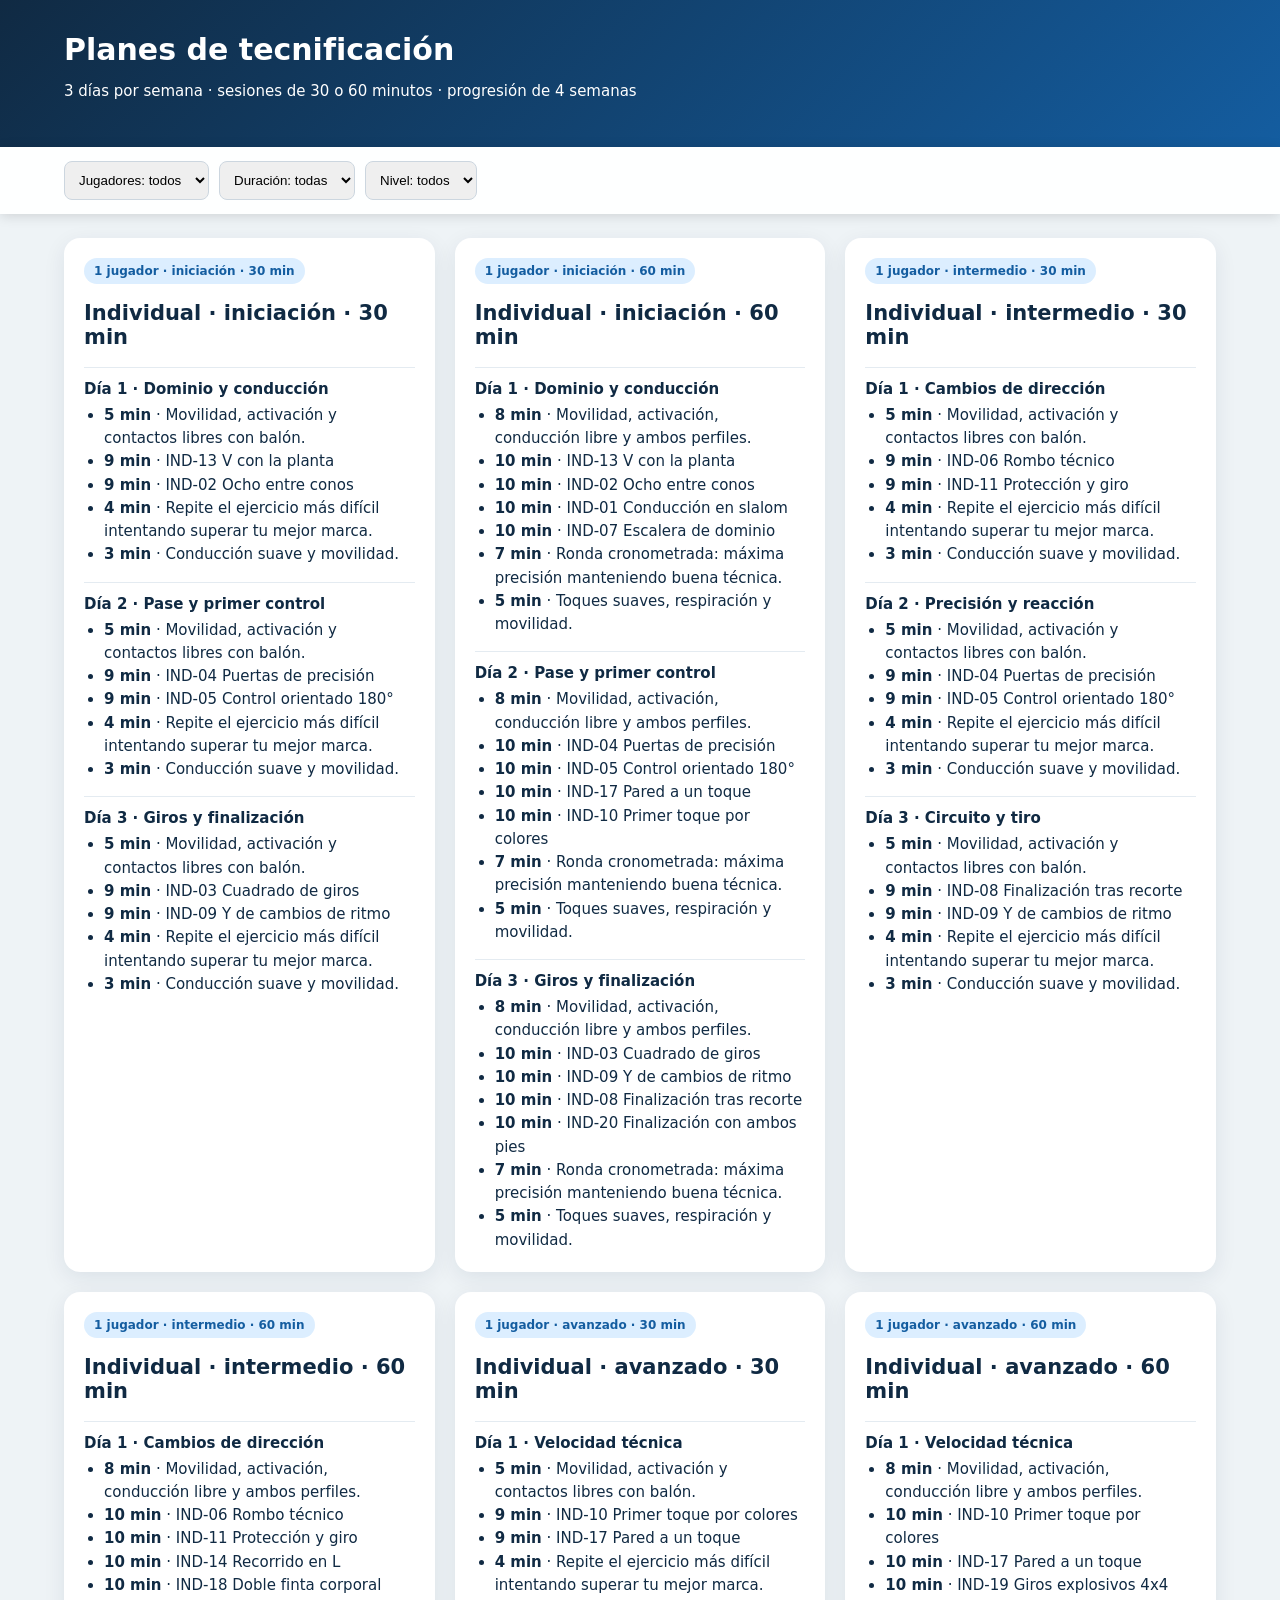
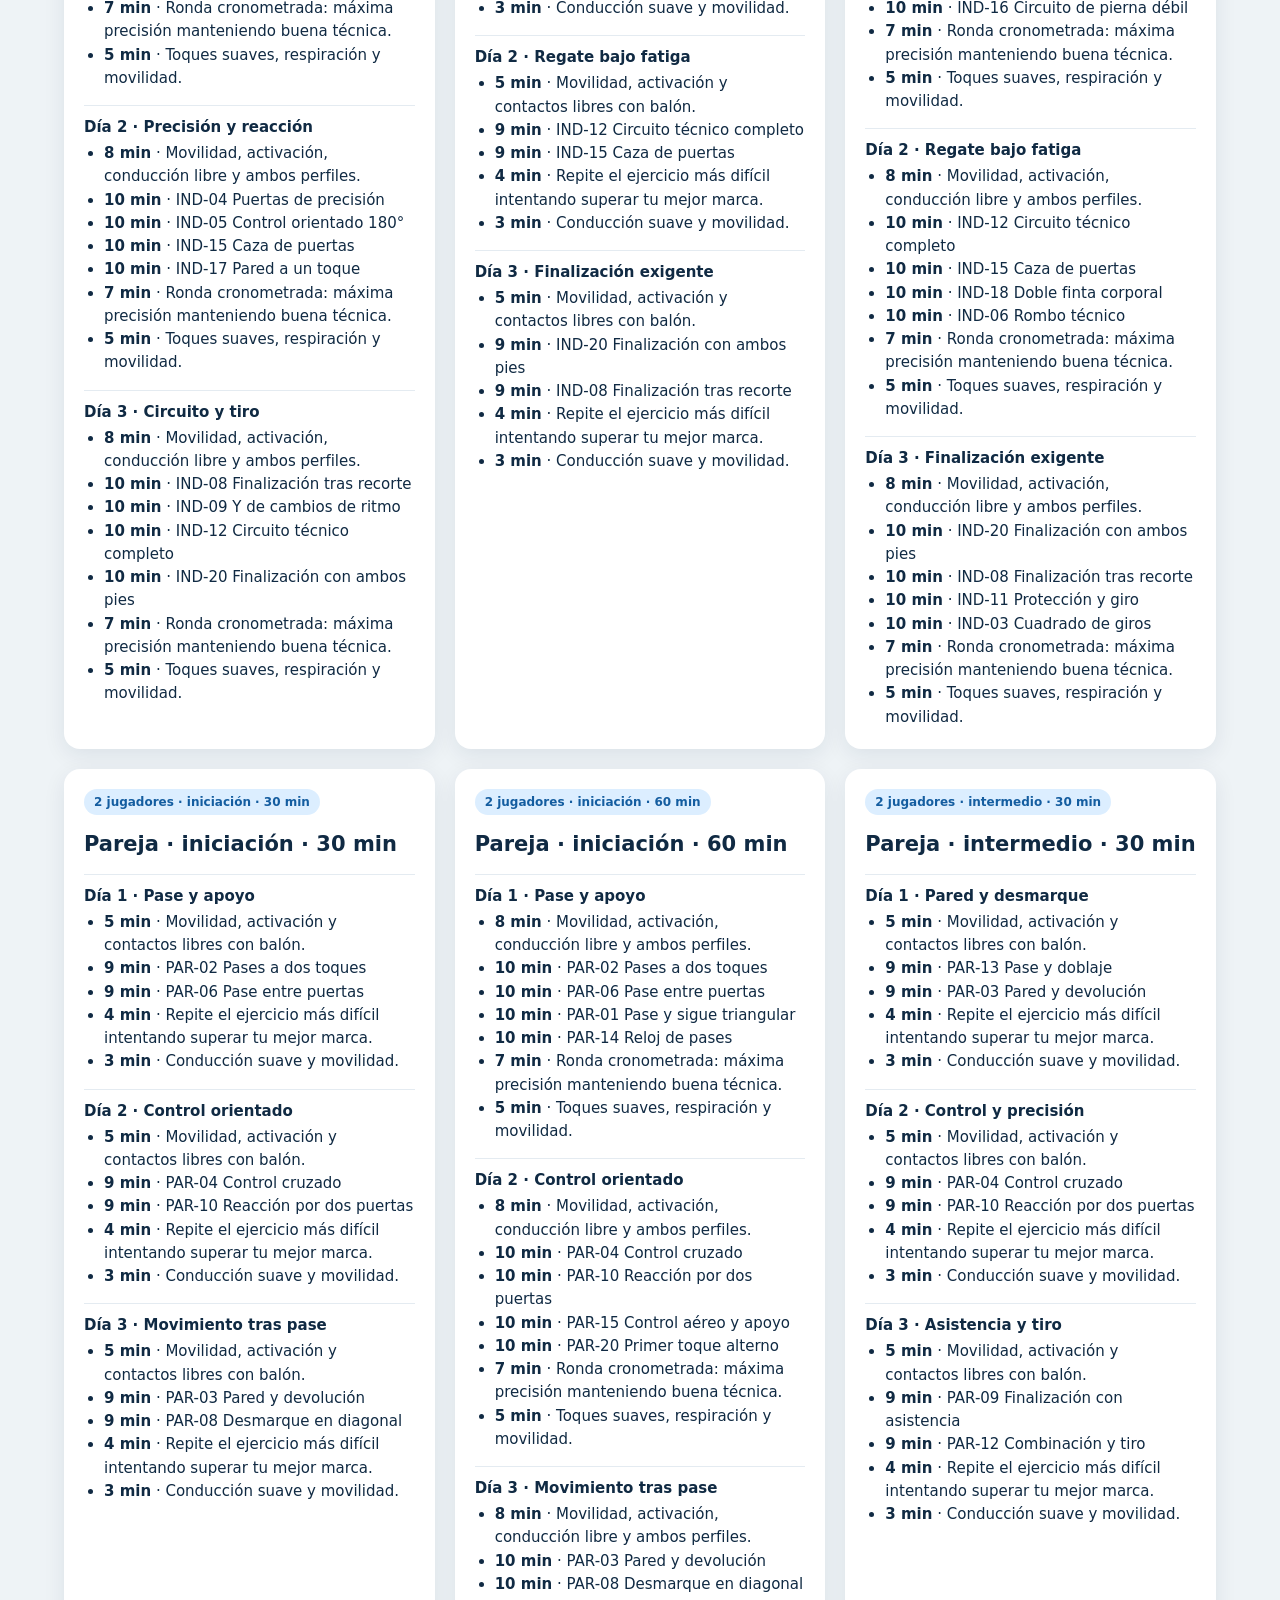
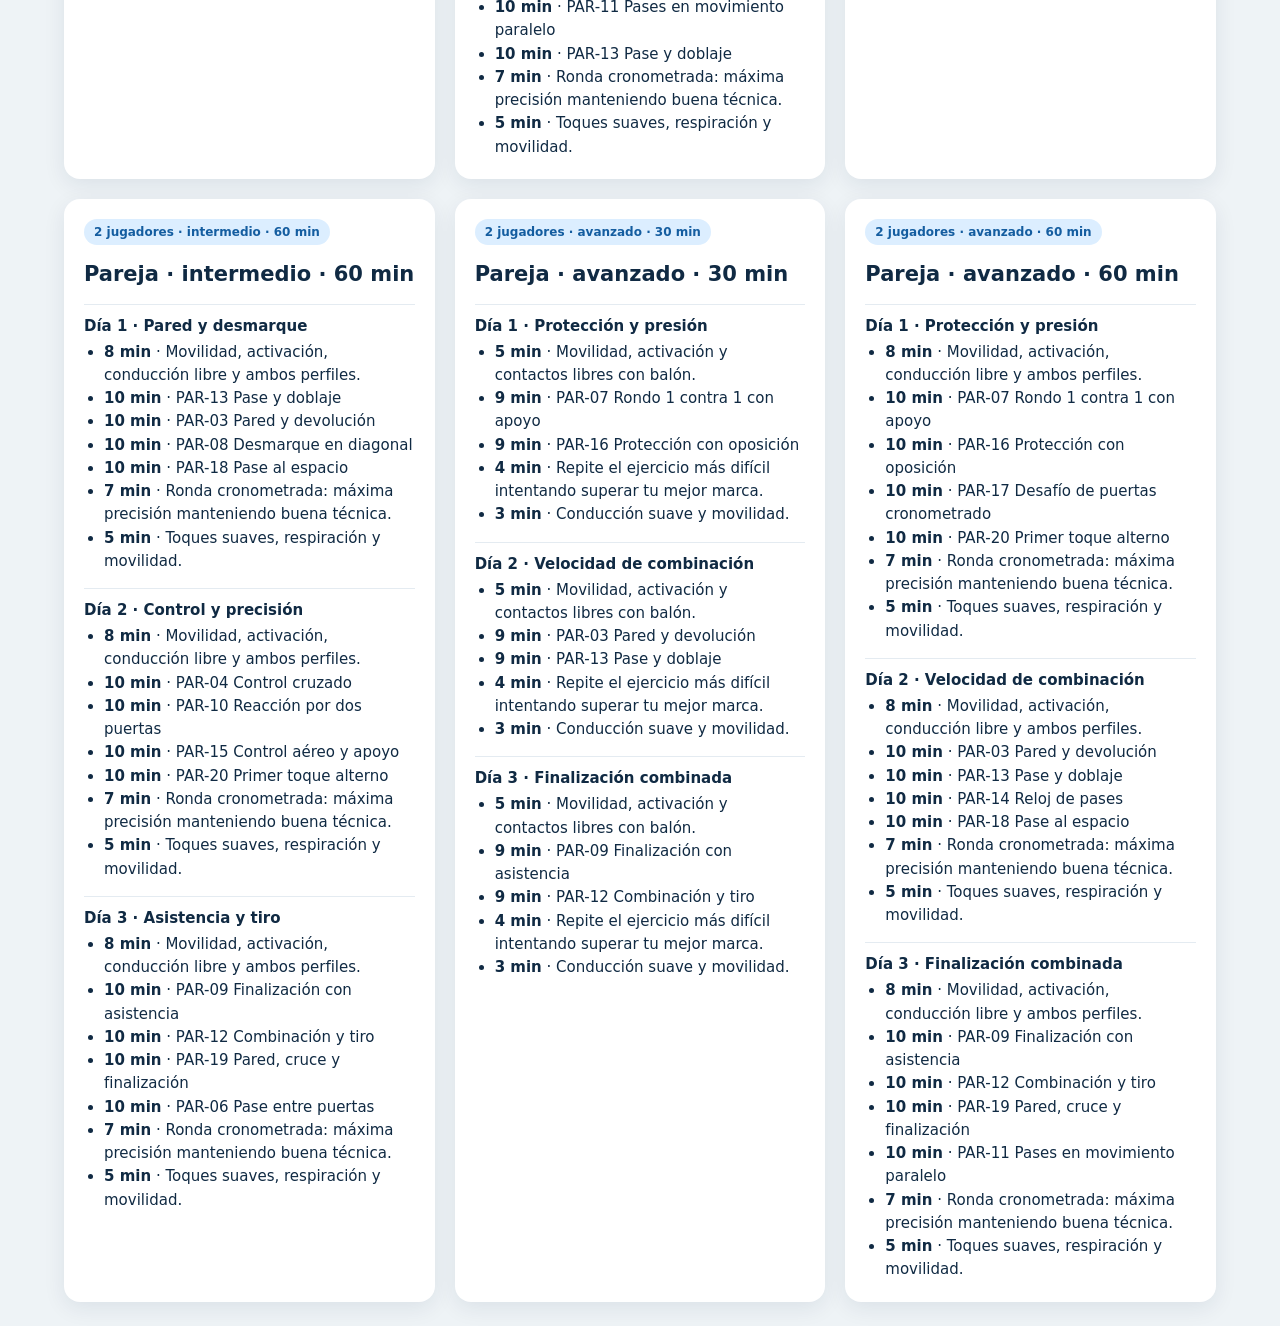
==== planes.html @ 2d12fb7b "Añade biblioteca de tecnificación y planes de entrenamiento" ====
<!doctype html><html lang='es'><meta charset='utf-8'><meta name='viewport' content='width=device-width'><title>Planes de tecnificación</title><style>*{box-sizing:border-box}body{margin:0;font:15px system-ui;background:#eef3f6;color:#102a43}header{padding:32px 5vw;background:linear-gradient(135deg,#102a43,#145da0);color:white}header h1{margin:0 0 8px}.filters{position:sticky;top:0;padding:14px 5vw;background:#fffe;display:flex;gap:10px;box-shadow:0 2px 12px #0002}select{padding:10px;border:1px solid #ccd6df;border-radius:8px}main{padding:24px 5vw;display:grid;grid-template-columns:repeat(auto-fit,minmax(340px,1fr));gap:20px}.plan{background:white;border-radius:16px;padding:20px;box-shadow:0 6px 22px #102a4315}.tag{display:inline-block;background:#dceeff;color:#145da0;border-radius:999px;padding:6px 10px;font-size:12px;font-weight:700}h2{font-size:21px}h3{font-size:15px;margin-bottom:6px;border-top:1px solid #e4ebf1;padding-top:12px}ul{margin:0;padding-left:20px;line-height:1.55}.hide{display:none}</style><header><h1>Planes de tecnificación</h1><p>3 días por semana · sesiones de 30 o 60 minutos · progresión de 4 semanas</p></header><div class='filters'><select id='p'><option value=''>Jugadores: todos</option><option value='1'>Individual</option><option value='2'>Pareja</option></select><select id='d'><option value=''>Duración: todas</option><option value='30'>30 minutos</option><option value='60'>60 minutos</option></select><select id='n'><option value=''>Nivel: todos</option><option>iniciación</option><option>intermedio</option><option>avanzado</option></select></div><main><article class='plan' data-p='1' data-d='30' data-n='iniciación'><div class='tag'>1 jugador · iniciación · 30 min</div><h2>Individual · iniciación · 30 min</h2><section><h3>Día 1 · Dominio y conducción</h3><ul><li><b>5 min</b> · Movilidad, activación y contactos libres con balón.</li><li><b>9 min</b> · IND-13 V con la planta</li><li><b>9 min</b> · IND-02 Ocho entre conos</li><li><b>4 min</b> · Repite el ejercicio más difícil intentando superar tu mejor marca.</li><li><b>3 min</b> · Conducción suave y movilidad.</li></ul></section><section><h3>Día 2 · Pase y primer control</h3><ul><li><b>5 min</b> · Movilidad, activación y contactos libres con balón.</li><li><b>9 min</b> · IND-04 Puertas de precisión</li><li><b>9 min</b> · IND-05 Control orientado 180°</li><li><b>4 min</b> · Repite el ejercicio más difícil intentando superar tu mejor marca.</li><li><b>3 min</b> · Conducción suave y movilidad.</li></ul></section><section><h3>Día 3 · Giros y finalización</h3><ul><li><b>5 min</b> · Movilidad, activación y contactos libres con balón.</li><li><b>9 min</b> · IND-03 Cuadrado de giros</li><li><b>9 min</b> · IND-09 Y de cambios de ritmo</li><li><b>4 min</b> · Repite el ejercicio más difícil intentando superar tu mejor marca.</li><li><b>3 min</b> · Conducción suave y movilidad.</li></ul></section></article><article class='plan' data-p='1' data-d='60' data-n='iniciación'><div class='tag'>1 jugador · iniciación · 60 min</div><h2>Individual · iniciación · 60 min</h2><section><h3>Día 1 · Dominio y conducción</h3><ul><li><b>8 min</b> · Movilidad, activación, conducción libre y ambos perfiles.</li><li><b>10 min</b> · IND-13 V con la planta</li><li><b>10 min</b> · IND-02 Ocho entre conos</li><li><b>10 min</b> · IND-01 Conducción en slalom</li><li><b>10 min</b> · IND-07 Escalera de dominio</li><li><b>7 min</b> · Ronda cronometrada: máxima precisión manteniendo buena técnica.</li><li><b>5 min</b> · Toques suaves, respiración y movilidad.</li></ul></section><section><h3>Día 2 · Pase y primer control</h3><ul><li><b>8 min</b> · Movilidad, activación, conducción libre y ambos perfiles.</li><li><b>10 min</b> · IND-04 Puertas de precisión</li><li><b>10 min</b> · IND-05 Control orientado 180°</li><li><b>10 min</b> · IND-17 Pared a un toque</li><li><b>10 min</b> · IND-10 Primer toque por colores</li><li><b>7 min</b> · Ronda cronometrada: máxima precisión manteniendo buena técnica.</li><li><b>5 min</b> · Toques suaves, respiración y movilidad.</li></ul></section><section><h3>Día 3 · Giros y finalización</h3><ul><li><b>8 min</b> · Movilidad, activación, conducción libre y ambos perfiles.</li><li><b>10 min</b> · IND-03 Cuadrado de giros</li><li><b>10 min</b> · IND-09 Y de cambios de ritmo</li><li><b>10 min</b> · IND-08 Finalización tras recorte</li><li><b>10 min</b> · IND-20 Finalización con ambos pies</li><li><b>7 min</b> · Ronda cronometrada: máxima precisión manteniendo buena técnica.</li><li><b>5 min</b> · Toques suaves, respiración y movilidad.</li></ul></section></article><article class='plan' data-p='1' data-d='30' data-n='intermedio'><div class='tag'>1 jugador · intermedio · 30 min</div><h2>Individual · intermedio · 30 min</h2><section><h3>Día 1 · Cambios de dirección</h3><ul><li><b>5 min</b> · Movilidad, activación y contactos libres con balón.</li><li><b>9 min</b> · IND-06 Rombo técnico</li><li><b>9 min</b> · IND-11 Protección y giro</li><li><b>4 min</b> · Repite el ejercicio más difícil intentando superar tu mejor marca.</li><li><b>3 min</b> · Conducción suave y movilidad.</li></ul></section><section><h3>Día 2 · Precisión y reacción</h3><ul><li><b>5 min</b> · Movilidad, activación y contactos libres con balón.</li><li><b>9 min</b> · IND-04 Puertas de precisión</li><li><b>9 min</b> · IND-05 Control orientado 180°</li><li><b>4 min</b> · Repite el ejercicio más difícil intentando superar tu mejor marca.</li><li><b>3 min</b> · Conducción suave y movilidad.</li></ul></section><section><h3>Día 3 · Circuito y tiro</h3><ul><li><b>5 min</b> · Movilidad, activación y contactos libres con balón.</li><li><b>9 min</b> · IND-08 Finalización tras recorte</li><li><b>9 min</b> · IND-09 Y de cambios de ritmo</li><li><b>4 min</b> · Repite el ejercicio más difícil intentando superar tu mejor marca.</li><li><b>3 min</b> · Conducción suave y movilidad.</li></ul></section></article><article class='plan' data-p='1' data-d='60' data-n='intermedio'><div class='tag'>1 jugador · intermedio · 60 min</div><h2>Individual · intermedio · 60 min</h2><section><h3>Día 1 · Cambios de dirección</h3><ul><li><b>8 min</b> · Movilidad, activación, conducción libre y ambos perfiles.</li><li><b>10 min</b> · IND-06 Rombo técnico</li><li><b>10 min</b> · IND-11 Protección y giro</li><li><b>10 min</b> · IND-14 Recorrido en L</li><li><b>10 min</b> · IND-18 Doble finta corporal</li><li><b>7 min</b> · Ronda cronometrada: máxima precisión manteniendo buena técnica.</li><li><b>5 min</b> · Toques suaves, respiración y movilidad.</li></ul></section><section><h3>Día 2 · Precisión y reacción</h3><ul><li><b>8 min</b> · Movilidad, activación, conducción libre y ambos perfiles.</li><li><b>10 min</b> · IND-04 Puertas de precisión</li><li><b>10 min</b> · IND-05 Control orientado 180°</li><li><b>10 min</b> · IND-15 Caza de puertas</li><li><b>10 min</b> · IND-17 Pared a un toque</li><li><b>7 min</b> · Ronda cronometrada: máxima precisión manteniendo buena técnica.</li><li><b>5 min</b> · Toques suaves, respiración y movilidad.</li></ul></section><section><h3>Día 3 · Circuito y tiro</h3><ul><li><b>8 min</b> · Movilidad, activación, conducción libre y ambos perfiles.</li><li><b>10 min</b> · IND-08 Finalización tras recorte</li><li><b>10 min</b> · IND-09 Y de cambios de ritmo</li><li><b>10 min</b> · IND-12 Circuito técnico completo</li><li><b>10 min</b> · IND-20 Finalización con ambos pies</li><li><b>7 min</b> · Ronda cronometrada: máxima precisión manteniendo buena técnica.</li><li><b>5 min</b> · Toques suaves, respiración y movilidad.</li></ul></section></article><article class='plan' data-p='1' data-d='30' data-n='avanzado'><div class='tag'>1 jugador · avanzado · 30 min</div><h2>Individual · avanzado · 30 min</h2><section><h3>Día 1 · Velocidad técnica</h3><ul><li><b>5 min</b> · Movilidad, activación y contactos libres con balón.</li><li><b>9 min</b> · IND-10 Primer toque por colores</li><li><b>9 min</b> · IND-17 Pared a un toque</li><li><b>4 min</b> · Repite el ejercicio más difícil intentando superar tu mejor marca.</li><li><b>3 min</b> · Conducción suave y movilidad.</li></ul></section><section><h3>Día 2 · Regate bajo fatiga</h3><ul><li><b>5 min</b> · Movilidad, activación y contactos libres con balón.</li><li><b>9 min</b> · IND-12 Circuito técnico completo</li><li><b>9 min</b> · IND-15 Caza de puertas</li><li><b>4 min</b> · Repite el ejercicio más difícil intentando superar tu mejor marca.</li><li><b>3 min</b> · Conducción suave y movilidad.</li></ul></section><section><h3>Día 3 · Finalización exigente</h3><ul><li><b>5 min</b> · Movilidad, activación y contactos libres con balón.</li><li><b>9 min</b> · IND-20 Finalización con ambos pies</li><li><b>9 min</b> · IND-08 Finalización tras recorte</li><li><b>4 min</b> · Repite el ejercicio más difícil intentando superar tu mejor marca.</li><li><b>3 min</b> · Conducción suave y movilidad.</li></ul></section></article><article class='plan' data-p='1' data-d='60' data-n='avanzado'><div class='tag'>1 jugador · avanzado · 60 min</div><h2>Individual · avanzado · 60 min</h2><section><h3>Día 1 · Velocidad técnica</h3><ul><li><b>8 min</b> · Movilidad, activación, conducción libre y ambos perfiles.</li><li><b>10 min</b> · IND-10 Primer toque por colores</li><li><b>10 min</b> · IND-17 Pared a un toque</li><li><b>10 min</b> · IND-19 Giros explosivos 4x4</li><li><b>10 min</b> · IND-16 Circuito de pierna débil</li><li><b>7 min</b> · Ronda cronometrada: máxima precisión manteniendo buena técnica.</li><li><b>5 min</b> · Toques suaves, respiración y movilidad.</li></ul></section><section><h3>Día 2 · Regate bajo fatiga</h3><ul><li><b>8 min</b> · Movilidad, activación, conducción libre y ambos perfiles.</li><li><b>10 min</b> · IND-12 Circuito técnico completo</li><li><b>10 min</b> · IND-15 Caza de puertas</li><li><b>10 min</b> · IND-18 Doble finta corporal</li><li><b>10 min</b> · IND-06 Rombo técnico</li><li><b>7 min</b> · Ronda cronometrada: máxima precisión manteniendo buena técnica.</li><li><b>5 min</b> · Toques suaves, respiración y movilidad.</li></ul></section><section><h3>Día 3 · Finalización exigente</h3><ul><li><b>8 min</b> · Movilidad, activación, conducción libre y ambos perfiles.</li><li><b>10 min</b> · IND-20 Finalización con ambos pies</li><li><b>10 min</b> · IND-08 Finalización tras recorte</li><li><b>10 min</b> · IND-11 Protección y giro</li><li><b>10 min</b> · IND-03 Cuadrado de giros</li><li><b>7 min</b> · Ronda cronometrada: máxima precisión manteniendo buena técnica.</li><li><b>5 min</b> · Toques suaves, respiración y movilidad.</li></ul></section></article><article class='plan' data-p='2' data-d='30' data-n='iniciación'><div class='tag'>2 jugadores · iniciación · 30 min</div><h2>Pareja · iniciación · 30 min</h2><section><h3>Día 1 · Pase y apoyo</h3><ul><li><b>5 min</b> · Movilidad, activación y contactos libres con balón.</li><li><b>9 min</b> · PAR-02 Pases a dos toques</li><li><b>9 min</b> · PAR-06 Pase entre puertas</li><li><b>4 min</b> · Repite el ejercicio más difícil intentando superar tu mejor marca.</li><li><b>3 min</b> · Conducción suave y movilidad.</li></ul></section><section><h3>Día 2 · Control orientado</h3><ul><li><b>5 min</b> · Movilidad, activación y contactos libres con balón.</li><li><b>9 min</b> · PAR-04 Control cruzado</li><li><b>9 min</b> · PAR-10 Reacción por dos puertas</li><li><b>4 min</b> · Repite el ejercicio más difícil intentando superar tu mejor marca.</li><li><b>3 min</b> · Conducción suave y movilidad.</li></ul></section><section><h3>Día 3 · Movimiento tras pase</h3><ul><li><b>5 min</b> · Movilidad, activación y contactos libres con balón.</li><li><b>9 min</b> · PAR-03 Pared y devolución</li><li><b>9 min</b> · PAR-08 Desmarque en diagonal</li><li><b>4 min</b> · Repite el ejercicio más difícil intentando superar tu mejor marca.</li><li><b>3 min</b> · Conducción suave y movilidad.</li></ul></section></article><article class='plan' data-p='2' data-d='60' data-n='iniciación'><div class='tag'>2 jugadores · iniciación · 60 min</div><h2>Pareja · iniciación · 60 min</h2><section><h3>Día 1 · Pase y apoyo</h3><ul><li><b>8 min</b> · Movilidad, activación, conducción libre y ambos perfiles.</li><li><b>10 min</b> · PAR-02 Pases a dos toques</li><li><b>10 min</b> · PAR-06 Pase entre puertas</li><li><b>10 min</b> · PAR-01 Pase y sigue triangular</li><li><b>10 min</b> · PAR-14 Reloj de pases</li><li><b>7 min</b> · Ronda cronometrada: máxima precisión manteniendo buena técnica.</li><li><b>5 min</b> · Toques suaves, respiración y movilidad.</li></ul></section><section><h3>Día 2 · Control orientado</h3><ul><li><b>8 min</b> · Movilidad, activación, conducción libre y ambos perfiles.</li><li><b>10 min</b> · PAR-04 Control cruzado</li><li><b>10 min</b> · PAR-10 Reacción por dos puertas</li><li><b>10 min</b> · PAR-15 Control aéreo y apoyo</li><li><b>10 min</b> · PAR-20 Primer toque alterno</li><li><b>7 min</b> · Ronda cronometrada: máxima precisión manteniendo buena técnica.</li><li><b>5 min</b> · Toques suaves, respiración y movilidad.</li></ul></section><section><h3>Día 3 · Movimiento tras pase</h3><ul><li><b>8 min</b> · Movilidad, activación, conducción libre y ambos perfiles.</li><li><b>10 min</b> · PAR-03 Pared y devolución</li><li><b>10 min</b> · PAR-08 Desmarque en diagonal</li><li><b>10 min</b> · PAR-11 Pases en movimiento paralelo</li><li><b>10 min</b> · PAR-13 Pase y doblaje</li><li><b>7 min</b> · Ronda cronometrada: máxima precisión manteniendo buena técnica.</li><li><b>5 min</b> · Toques suaves, respiración y movilidad.</li></ul></section></article><article class='plan' data-p='2' data-d='30' data-n='intermedio'><div class='tag'>2 jugadores · intermedio · 30 min</div><h2>Pareja · intermedio · 30 min</h2><section><h3>Día 1 · Pared y desmarque</h3><ul><li><b>5 min</b> · Movilidad, activación y contactos libres con balón.</li><li><b>9 min</b> · PAR-13 Pase y doblaje</li><li><b>9 min</b> · PAR-03 Pared y devolución</li><li><b>4 min</b> · Repite el ejercicio más difícil intentando superar tu mejor marca.</li><li><b>3 min</b> · Conducción suave y movilidad.</li></ul></section><section><h3>Día 2 · Control y precisión</h3><ul><li><b>5 min</b> · Movilidad, activación y contactos libres con balón.</li><li><b>9 min</b> · PAR-04 Control cruzado</li><li><b>9 min</b> · PAR-10 Reacción por dos puertas</li><li><b>4 min</b> · Repite el ejercicio más difícil intentando superar tu mejor marca.</li><li><b>3 min</b> · Conducción suave y movilidad.</li></ul></section><section><h3>Día 3 · Asistencia y tiro</h3><ul><li><b>5 min</b> · Movilidad, activación y contactos libres con balón.</li><li><b>9 min</b> · PAR-09 Finalización con asistencia</li><li><b>9 min</b> · PAR-12 Combinación y tiro</li><li><b>4 min</b> · Repite el ejercicio más difícil intentando superar tu mejor marca.</li><li><b>3 min</b> · Conducción suave y movilidad.</li></ul></section></article><article class='plan' data-p='2' data-d='60' data-n='intermedio'><div class='tag'>2 jugadores · intermedio · 60 min</div><h2>Pareja · intermedio · 60 min</h2><section><h3>Día 1 · Pared y desmarque</h3><ul><li><b>8 min</b> · Movilidad, activación, conducción libre y ambos perfiles.</li><li><b>10 min</b> · PAR-13 Pase y doblaje</li><li><b>10 min</b> · PAR-03 Pared y devolución</li><li><b>10 min</b> · PAR-08 Desmarque en diagonal</li><li><b>10 min</b> · PAR-18 Pase al espacio</li><li><b>7 min</b> · Ronda cronometrada: máxima precisión manteniendo buena técnica.</li><li><b>5 min</b> · Toques suaves, respiración y movilidad.</li></ul></section><section><h3>Día 2 · Control y precisión</h3><ul><li><b>8 min</b> · Movilidad, activación, conducción libre y ambos perfiles.</li><li><b>10 min</b> · PAR-04 Control cruzado</li><li><b>10 min</b> · PAR-10 Reacción por dos puertas</li><li><b>10 min</b> · PAR-15 Control aéreo y apoyo</li><li><b>10 min</b> · PAR-20 Primer toque alterno</li><li><b>7 min</b> · Ronda cronometrada: máxima precisión manteniendo buena técnica.</li><li><b>5 min</b> · Toques suaves, respiración y movilidad.</li></ul></section><section><h3>Día 3 · Asistencia y tiro</h3><ul><li><b>8 min</b> · Movilidad, activación, conducción libre y ambos perfiles.</li><li><b>10 min</b> · PAR-09 Finalización con asistencia</li><li><b>10 min</b> · PAR-12 Combinación y tiro</li><li><b>10 min</b> · PAR-19 Pared, cruce y finalización</li><li><b>10 min</b> · PAR-06 Pase entre puertas</li><li><b>7 min</b> · Ronda cronometrada: máxima precisión manteniendo buena técnica.</li><li><b>5 min</b> · Toques suaves, respiración y movilidad.</li></ul></section></article><article class='plan' data-p='2' data-d='30' data-n='avanzado'><div class='tag'>2 jugadores · avanzado · 30 min</div><h2>Pareja · avanzado · 30 min</h2><section><h3>Día 1 · Protección y presión</h3><ul><li><b>5 min</b> · Movilidad, activación y contactos libres con balón.</li><li><b>9 min</b> · PAR-07 Rondo 1 contra 1 con apoyo</li><li><b>9 min</b> · PAR-16 Protección con oposición</li><li><b>4 min</b> · Repite el ejercicio más difícil intentando superar tu mejor marca.</li><li><b>3 min</b> · Conducción suave y movilidad.</li></ul></section><section><h3>Día 2 · Velocidad de combinación</h3><ul><li><b>5 min</b> · Movilidad, activación y contactos libres con balón.</li><li><b>9 min</b> · PAR-03 Pared y devolución</li><li><b>9 min</b> · PAR-13 Pase y doblaje</li><li><b>4 min</b> · Repite el ejercicio más difícil intentando superar tu mejor marca.</li><li><b>3 min</b> · Conducción suave y movilidad.</li></ul></section><section><h3>Día 3 · Finalización combinada</h3><ul><li><b>5 min</b> · Movilidad, activación y contactos libres con balón.</li><li><b>9 min</b> · PAR-09 Finalización con asistencia</li><li><b>9 min</b> · PAR-12 Combinación y tiro</li><li><b>4 min</b> · Repite el ejercicio más difícil intentando superar tu mejor marca.</li><li><b>3 min</b> · Conducción suave y movilidad.</li></ul></section></article><article class='plan' data-p='2' data-d='60' data-n='avanzado'><div class='tag'>2 jugadores · avanzado · 60 min</div><h2>Pareja · avanzado · 60 min</h2><section><h3>Día 1 · Protección y presión</h3><ul><li><b>8 min</b> · Movilidad, activación, conducción libre y ambos perfiles.</li><li><b>10 min</b> · PAR-07 Rondo 1 contra 1 con apoyo</li><li><b>10 min</b> · PAR-16 Protección con oposición</li><li><b>10 min</b> · PAR-17 Desafío de puertas cronometrado</li><li><b>10 min</b> · PAR-20 Primer toque alterno</li><li><b>7 min</b> · Ronda cronometrada: máxima precisión manteniendo buena técnica.</li><li><b>5 min</b> · Toques suaves, respiración y movilidad.</li></ul></section><section><h3>Día 2 · Velocidad de combinación</h3><ul><li><b>8 min</b> · Movilidad, activación, conducción libre y ambos perfiles.</li><li><b>10 min</b> · PAR-03 Pared y devolución</li><li><b>10 min</b> · PAR-13 Pase y doblaje</li><li><b>10 min</b> · PAR-14 Reloj de pases</li><li><b>10 min</b> · PAR-18 Pase al espacio</li><li><b>7 min</b> · Ronda cronometrada: máxima precisión manteniendo buena técnica.</li><li><b>5 min</b> · Toques suaves, respiración y movilidad.</li></ul></section><section><h3>Día 3 · Finalización combinada</h3><ul><li><b>8 min</b> · Movilidad, activación, conducción libre y ambos perfiles.</li><li><b>10 min</b> · PAR-09 Finalización con asistencia</li><li><b>10 min</b> · PAR-12 Combinación y tiro</li><li><b>10 min</b> · PAR-19 Pared, cruce y finalización</li><li><b>10 min</b> · PAR-11 Pases en movimiento paralelo</li><li><b>7 min</b> · Ronda cronometrada: máxima precisión manteniendo buena técnica.</li><li><b>5 min</b> · Toques suaves, respiración y movilidad.</li></ul></section></article></main><script>const q=s=>document.querySelector(s),f=()=>document.querySelectorAll('.plan').forEach(c=>c.classList.toggle('hide',(q('#p').value&&c.dataset.p!=q('#p').value)||(q('#d').value&&c.dataset.d!=q('#d').value)||(q('#n').value&&c.dataset.n!=q('#n').value)));document.querySelectorAll('select').forEach(x=>x.onchange=f)</script></html>
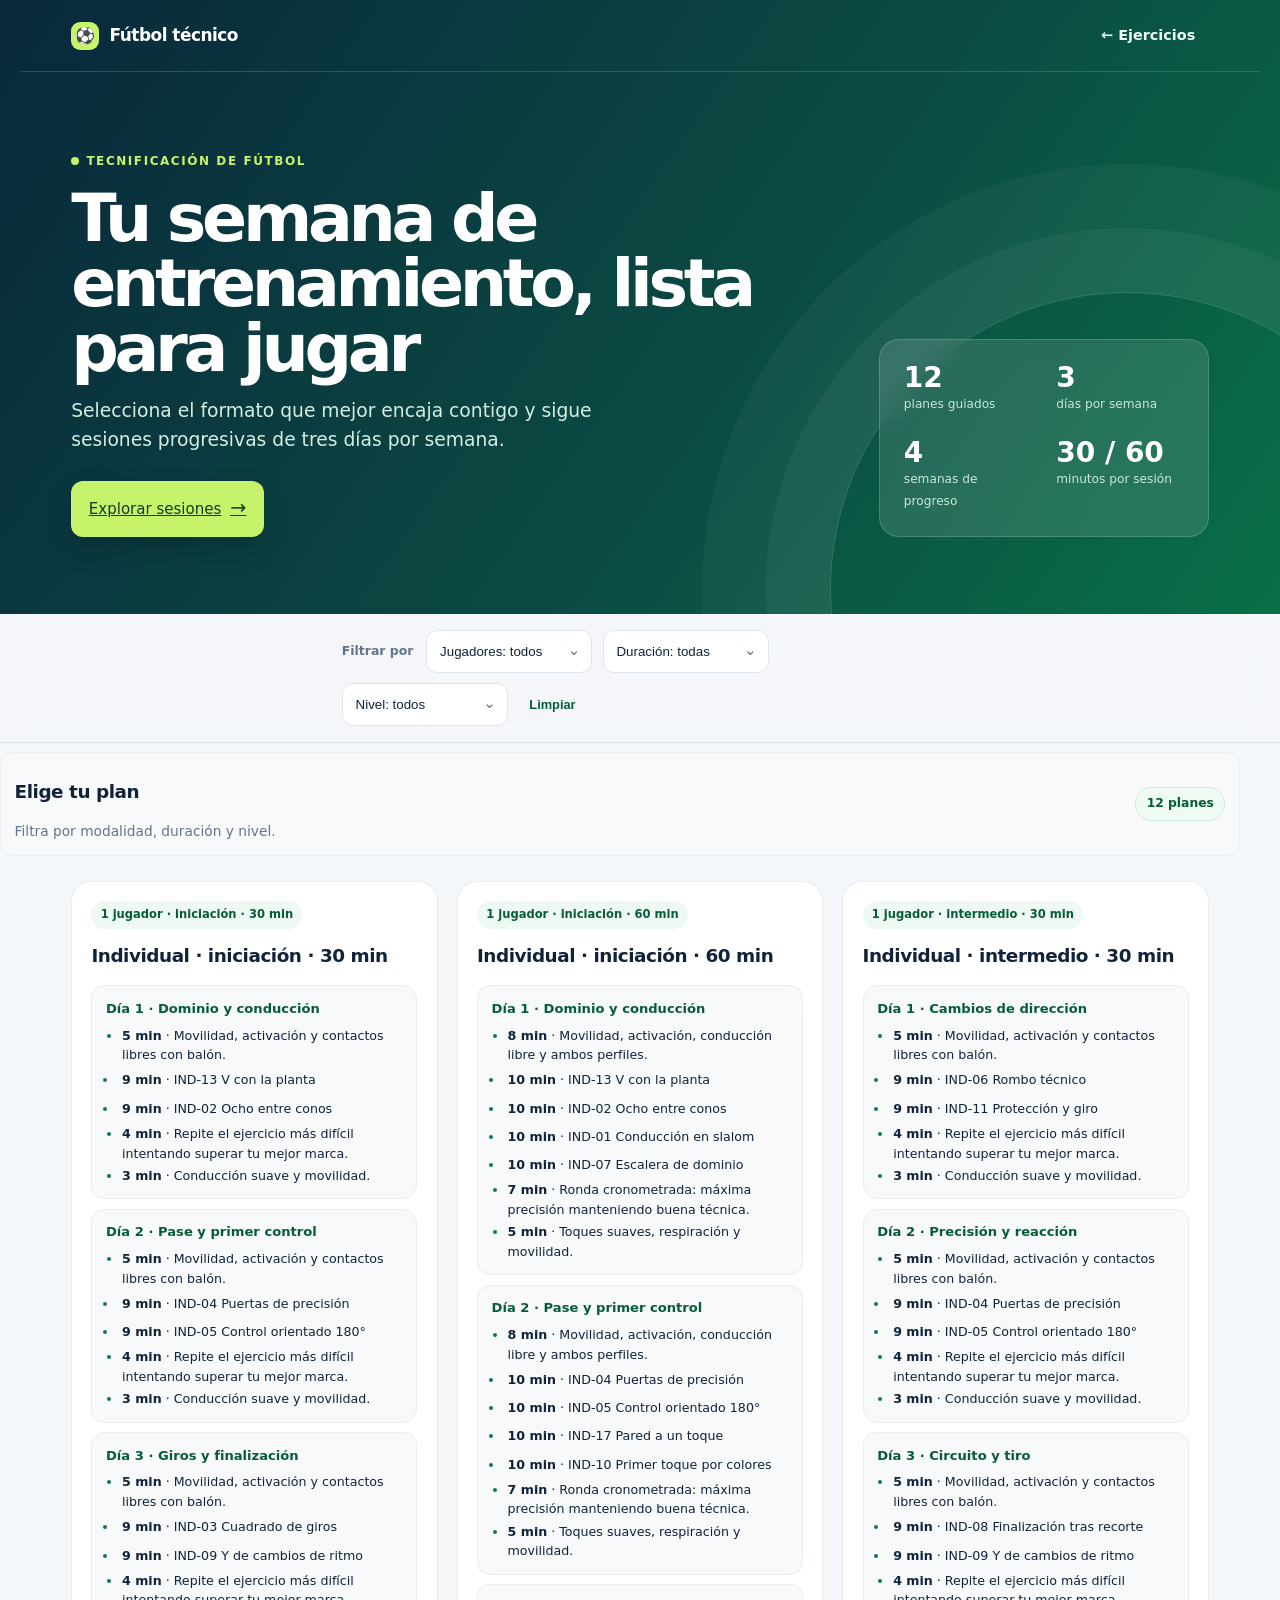
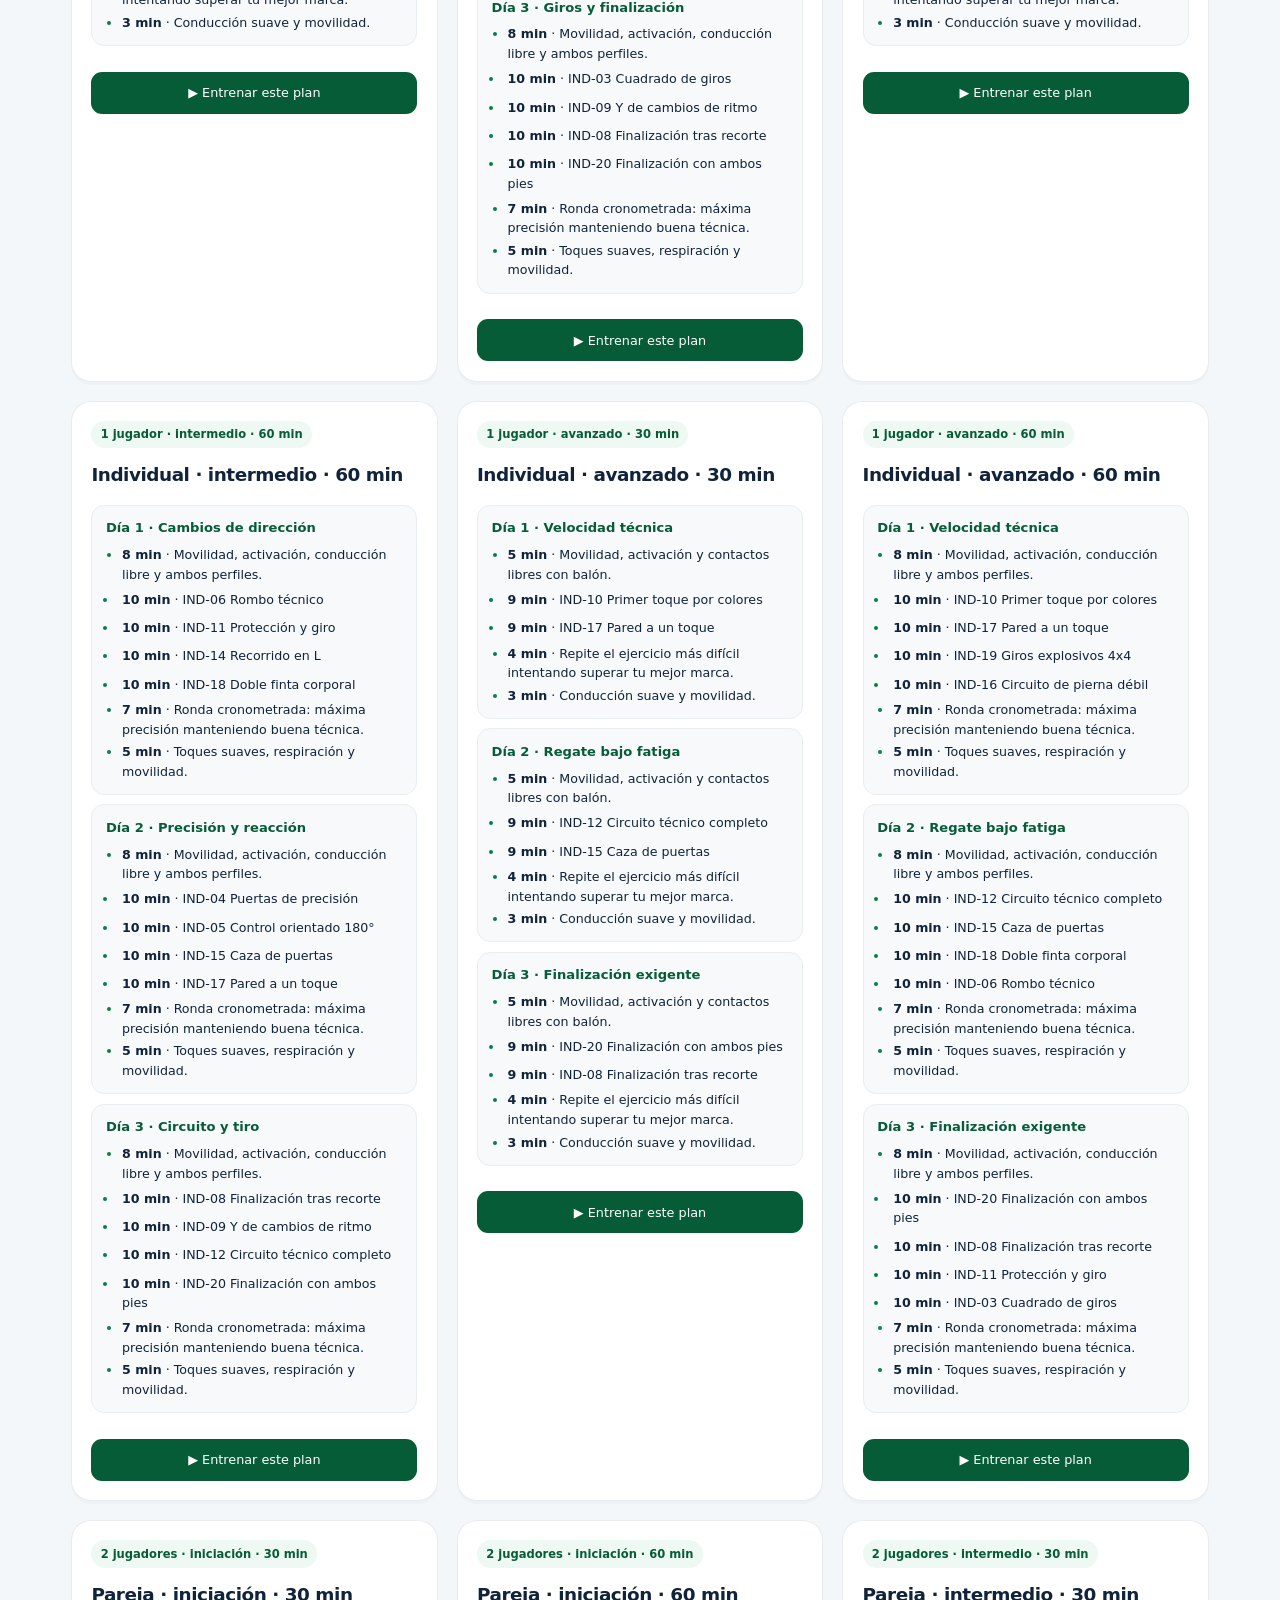
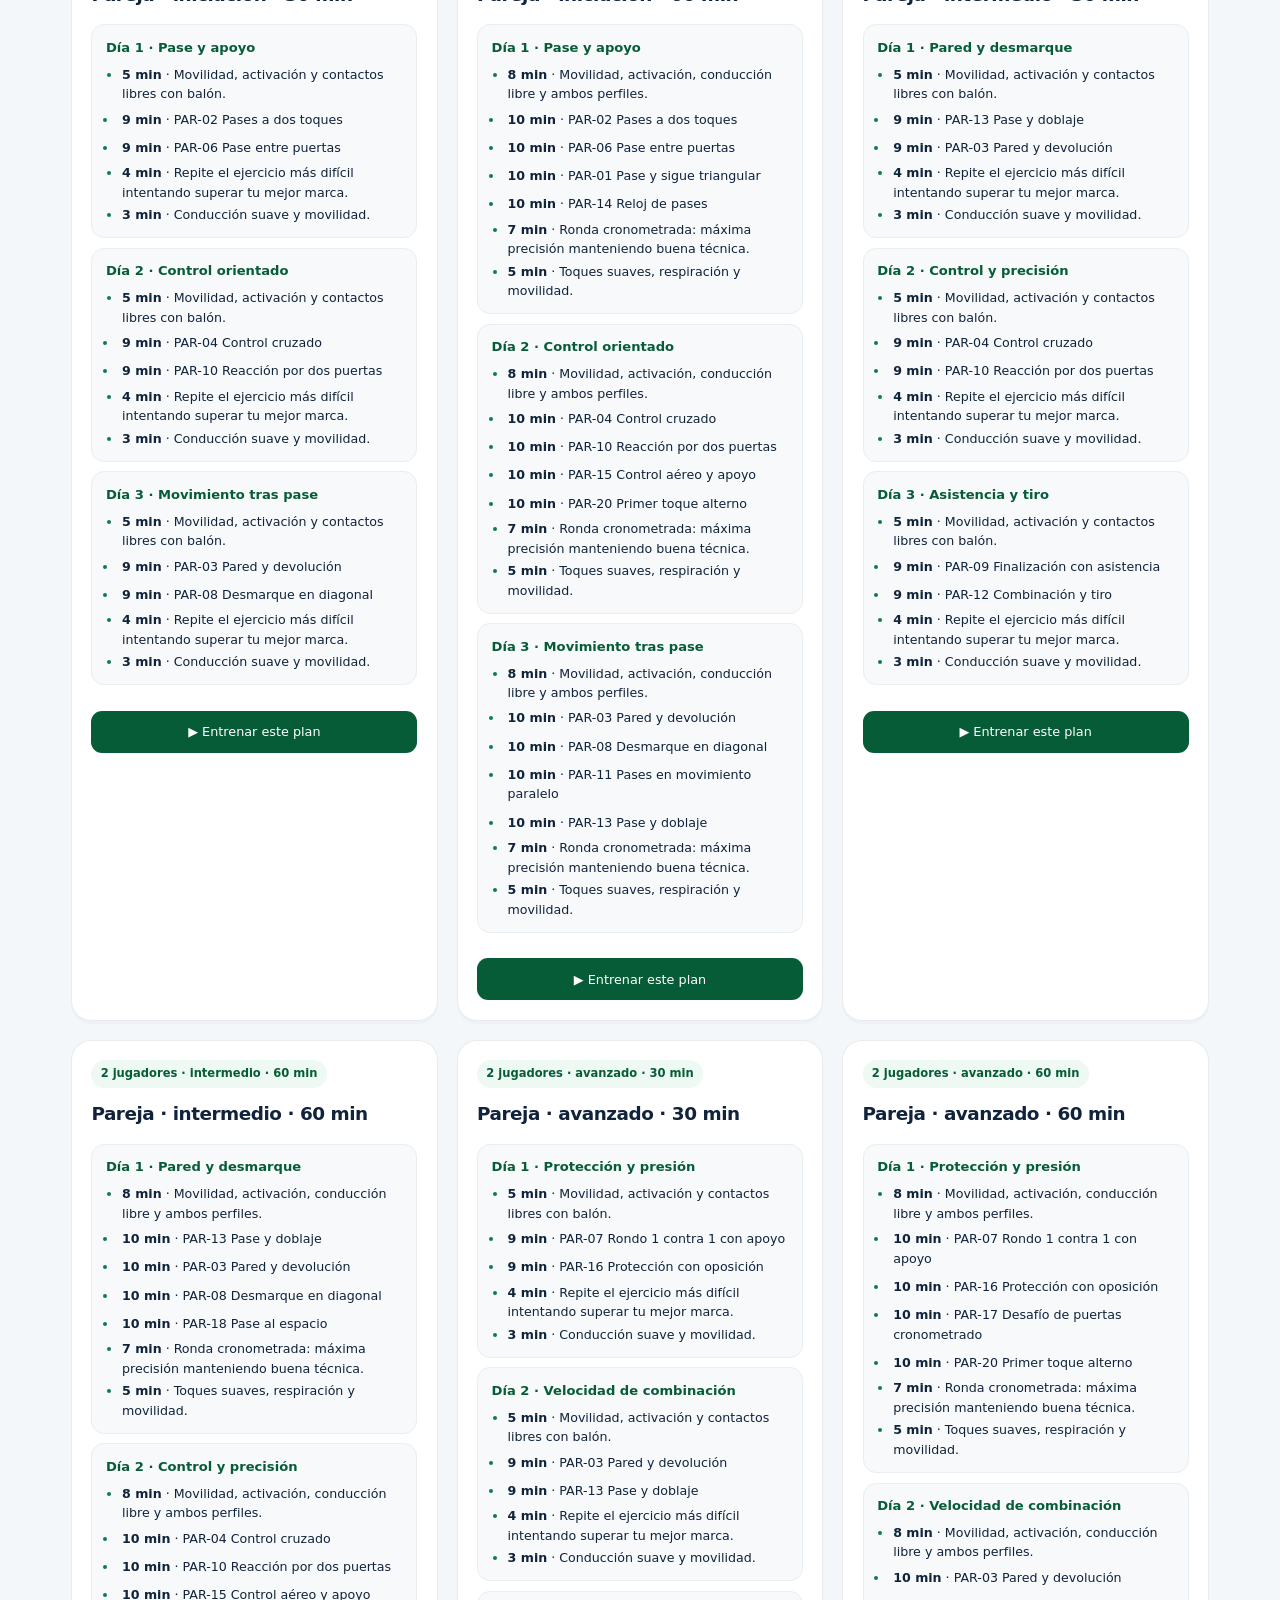
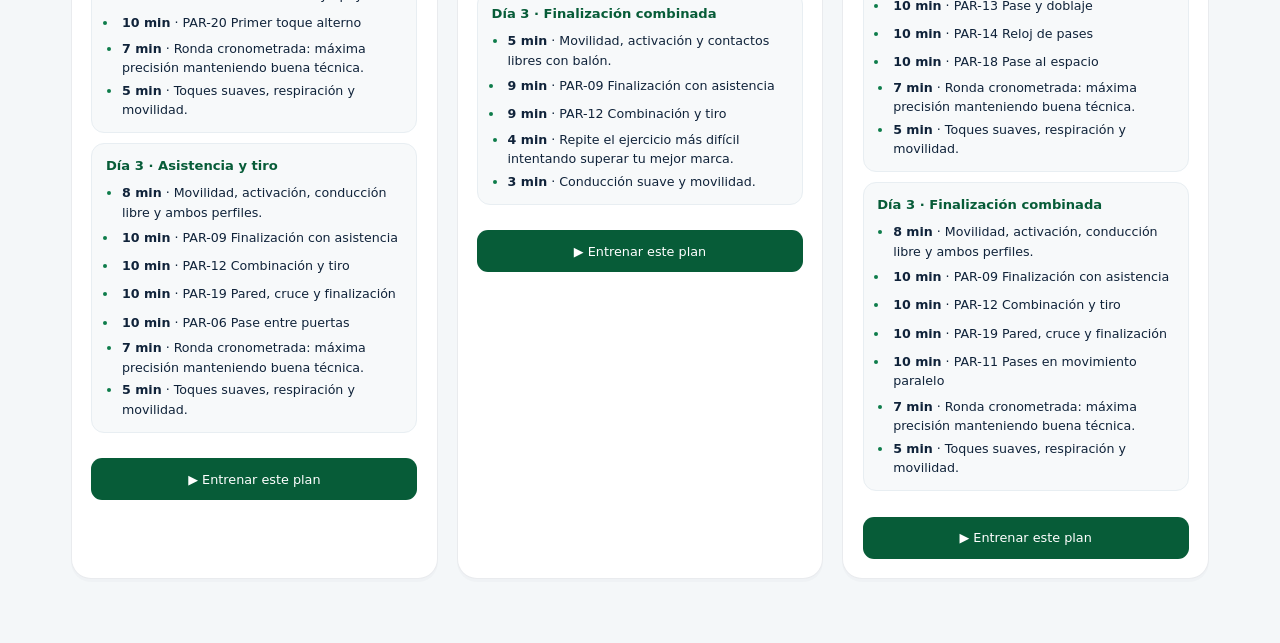
==== commit d55cce94: "Mejora la experiencia de entrenamiento" ====
--- a/planes.html
+++ b/planes.html
@@ -1 +1 @@
-<!doctype html><html lang='es'><meta charset='utf-8'><meta name='viewport' content='width=device-width'><title>Planes de tecnificación</title><style>*{box-sizing:border-box}body{margin:0;font:15px system-ui;background:#eef3f6;color:#102a43}header{padding:32px 5vw;background:linear-gradient(135deg,#102a43,#145da0);color:white}header h1{margin:0 0 8px}.filters{position:sticky;top:0;padding:14px 5vw;background:#fffe;display:flex;gap:10px;box-shadow:0 2px 12px #0002}select{padding:10px;border:1px solid #ccd6df;border-radius:8px}main{padding:24px 5vw;display:grid;grid-template-columns:repeat(auto-fit,minmax(340px,1fr));gap:20px}.plan{background:white;border-radius:16px;padding:20px;box-shadow:0 6px 22px #102a4315}.tag{display:inline-block;background:#dceeff;color:#145da0;border-radius:999px;padding:6px 10px;font-size:12px;font-weight:700}h2{font-size:21px}h3{font-size:15px;margin-bottom:6px;border-top:1px solid #e4ebf1;padding-top:12px}ul{margin:0;padding-left:20px;line-height:1.55}.hide{display:none}</style><header><h1>Planes de tecnificación</h1><p>3 días por semana · sesiones de 30 o 60 minutos · progresión de 4 semanas</p></header><div class='filters'><select id='p'><option value=''>Jugadores: todos</option><option value='1'>Individual</option><option value='2'>Pareja</option></select><select id='d'><option value=''>Duración: todas</option><option value='30'>30 minutos</option><option value='60'>60 minutos</option></select><select id='n'><option value=''>Nivel: todos</option><option>iniciación</option><option>intermedio</option><option>avanzado</option></select></div><main><article class='plan' data-p='1' data-d='30' data-n='iniciación'><div class='tag'>1 jugador · iniciación · 30 min</div><h2>Individual · iniciación · 30 min</h2><section><h3>Día 1 · Dominio y conducción</h3><ul><li><b>5 min</b> · Movilidad, activación y contactos libres con balón.</li><li><b>9 min</b> · IND-13 V con la planta</li><li><b>9 min</b> · IND-02 Ocho entre conos</li><li><b>4 min</b> · Repite el ejercicio más difícil intentando superar tu mejor marca.</li><li><b>3 min</b> · Conducción suave y movilidad.</li></ul></section><section><h3>Día 2 · Pase y primer control</h3><ul><li><b>5 min</b> · Movilidad, activación y contactos libres con balón.</li><li><b>9 min</b> · IND-04 Puertas de precisión</li><li><b>9 min</b> · IND-05 Control orientado 180°</li><li><b>4 min</b> · Repite el ejercicio más difícil intentando superar tu mejor marca.</li><li><b>3 min</b> · Conducción suave y movilidad.</li></ul></section><section><h3>Día 3 · Giros y finalización</h3><ul><li><b>5 min</b> · Movilidad, activación y contactos libres con balón.</li><li><b>9 min</b> · IND-03 Cuadrado de giros</li><li><b>9 min</b> · IND-09 Y de cambios de ritmo</li><li><b>4 min</b> · Repite el ejercicio más difícil intentando superar tu mejor marca.</li><li><b>3 min</b> · Conducción suave y movilidad.</li></ul></section></article><article class='plan' data-p='1' data-d='60' data-n='iniciación'><div class='tag'>1 jugador · iniciación · 60 min</div><h2>Individual · iniciación · 60 min</h2><section><h3>Día 1 · Dominio y conducción</h3><ul><li><b>8 min</b> · Movilidad, activación, conducción libre y ambos perfiles.</li><li><b>10 min</b> · IND-13 V con la planta</li><li><b>10 min</b> · IND-02 Ocho entre conos</li><li><b>10 min</b> · IND-01 Conducción en slalom</li><li><b>10 min</b> · IND-07 Escalera de dominio</li><li><b>7 min</b> · Ronda cronometrada: máxima precisión manteniendo buena técnica.</li><li><b>5 min</b> · Toques suaves, respiración y movilidad.</li></ul></section><section><h3>Día 2 · Pase y primer control</h3><ul><li><b>8 min</b> · Movilidad, activación, conducción libre y ambos perfiles.</li><li><b>10 min</b> · IND-04 Puertas de precisión</li><li><b>10 min</b> · IND-05 Control orientado 180°</li><li><b>10 min</b> · IND-17 Pared a un toque</li><li><b>10 min</b> · IND-10 Primer toque por colores</li><li><b>7 min</b> · Ronda cronometrada: máxima precisión manteniendo buena técnica.</li><li><b>5 min</b> · Toques suaves, respiración y movilidad.</li></ul></section><section><h3>Día 3 · Giros y finalización</h3><ul><li><b>8 min</b> · Movilidad, activación, conducción libre y ambos perfiles.</li><li><b>10 min</b> · IND-03 Cuadrado de giros</li><li><b>10 min</b> · IND-09 Y de cambios de ritmo</li><li><b>10 min</b> · IND-08 Finalización tras recorte</li><li><b>10 min</b> · IND-20 Finalización con ambos pies</li><li><b>7 min</b> · Ronda cronometrada: máxima precisión manteniendo buena técnica.</li><li><b>5 min</b> · Toques suaves, respiración y movilidad.</li></ul></section></article><article class='plan' data-p='1' data-d='30' data-n='intermedio'><div class='tag'>1 jugador · intermedio · 30 min</div><h2>Individual · intermedio · 30 min</h2><section><h3>Día 1 · Cambios de dirección</h3><ul><li><b>5 min</b> · Movilidad, activación y contactos libres con balón.</li><li><b>9 min</b> · IND-06 Rombo técnico</li><li><b>9 min</b> · IND-11 Protección y giro</li><li><b>4 min</b> · Repite el ejercicio más difícil intentando superar tu mejor marca.</li><li><b>3 min</b> · Conducción suave y movilidad.</li></ul></section><section><h3>Día 2 · Precisión y reacción</h3><ul><li><b>5 min</b> · Movilidad, activación y contactos libres con balón.</li><li><b>9 min</b> · IND-04 Puertas de precisión</li><li><b>9 min</b> · IND-05 Control orientado 180°</li><li><b>4 min</b> · Repite el ejercicio más difícil intentando superar tu mejor marca.</li><li><b>3 min</b> · Conducción suave y movilidad.</li></ul></section><section><h3>Día 3 · Circuito y tiro</h3><ul><li><b>5 min</b> · Movilidad, activación y contactos libres con balón.</li><li><b>9 min</b> · IND-08 Finalización tras recorte</li><li><b>9 min</b> · IND-09 Y de cambios de ritmo</li><li><b>4 min</b> · Repite el ejercicio más difícil intentando superar tu mejor marca.</li><li><b>3 min</b> · Conducción suave y movilidad.</li></ul></section></article><article class='plan' data-p='1' data-d='60' data-n='intermedio'><div class='tag'>1 jugador · intermedio · 60 min</div><h2>Individual · intermedio · 60 min</h2><section><h3>Día 1 · Cambios de dirección</h3><ul><li><b>8 min</b> · Movilidad, activación, conducción libre y ambos perfiles.</li><li><b>10 min</b> · IND-06 Rombo técnico</li><li><b>10 min</b> · IND-11 Protección y giro</li><li><b>10 min</b> · IND-14 Recorrido en L</li><li><b>10 min</b> · IND-18 Doble finta corporal</li><li><b>7 min</b> · Ronda cronometrada: máxima precisión manteniendo buena técnica.</li><li><b>5 min</b> · Toques suaves, respiración y movilidad.</li></ul></section><section><h3>Día 2 · Precisión y reacción</h3><ul><li><b>8 min</b> · Movilidad, activación, conducción libre y ambos perfiles.</li><li><b>10 min</b> · IND-04 Puertas de precisión</li><li><b>10 min</b> · IND-05 Control orientado 180°</li><li><b>10 min</b> · IND-15 Caza de puertas</li><li><b>10 min</b> · IND-17 Pared a un toque</li><li><b>7 min</b> · Ronda cronometrada: máxima precisión manteniendo buena técnica.</li><li><b>5 min</b> · Toques suaves, respiración y movilidad.</li></ul></section><section><h3>Día 3 · Circuito y tiro</h3><ul><li><b>8 min</b> · Movilidad, activación, conducción libre y ambos perfiles.</li><li><b>10 min</b> · IND-08 Finalización tras recorte</li><li><b>10 min</b> · IND-09 Y de cambios de ritmo</li><li><b>10 min</b> · IND-12 Circuito técnico completo</li><li><b>10 min</b> · IND-20 Finalización con ambos pies</li><li><b>7 min</b> · Ronda cronometrada: máxima precisión manteniendo buena técnica.</li><li><b>5 min</b> · Toques suaves, respiración y movilidad.</li></ul></section></article><article class='plan' data-p='1' data-d='30' data-n='avanzado'><div class='tag'>1 jugador · avanzado · 30 min</div><h2>Individual · avanzado · 30 min</h2><section><h3>Día 1 · Velocidad técnica</h3><ul><li><b>5 min</b> · Movilidad, activación y contactos libres con balón.</li><li><b>9 min</b> · IND-10 Primer toque por colores</li><li><b>9 min</b> · IND-17 Pared a un toque</li><li><b>4 min</b> · Repite el ejercicio más difícil intentando superar tu mejor marca.</li><li><b>3 min</b> · Conducción suave y movilidad.</li></ul></section><section><h3>Día 2 · Regate bajo fatiga</h3><ul><li><b>5 min</b> · Movilidad, activación y contactos libres con balón.</li><li><b>9 min</b> · IND-12 Circuito técnico completo</li><li><b>9 min</b> · IND-15 Caza de puertas</li><li><b>4 min</b> · Repite el ejercicio más difícil intentando superar tu mejor marca.</li><li><b>3 min</b> · Conducción suave y movilidad.</li></ul></section><section><h3>Día 3 · Finalización exigente</h3><ul><li><b>5 min</b> · Movilidad, activación y contactos libres con balón.</li><li><b>9 min</b> · IND-20 Finalización con ambos pies</li><li><b>9 min</b> · IND-08 Finalización tras recorte</li><li><b>4 min</b> · Repite el ejercicio más difícil intentando superar tu mejor marca.</li><li><b>3 min</b> · Conducción suave y movilidad.</li></ul></section></article><article class='plan' data-p='1' data-d='60' data-n='avanzado'><div class='tag'>1 jugador · avanzado · 60 min</div><h2>Individual · avanzado · 60 min</h2><section><h3>Día 1 · Velocidad técnica</h3><ul><li><b>8 min</b> · Movilidad, activación, conducción libre y ambos perfiles.</li><li><b>10 min</b> · IND-10 Primer toque por colores</li><li><b>10 min</b> · IND-17 Pared a un toque</li><li><b>10 min</b> · IND-19 Giros explosivos 4x4</li><li><b>10 min</b> · IND-16 Circuito de pierna débil</li><li><b>7 min</b> · Ronda cronometrada: máxima precisión manteniendo buena técnica.</li><li><b>5 min</b> · Toques suaves, respiración y movilidad.</li></ul></section><section><h3>Día 2 · Regate bajo fatiga</h3><ul><li><b>8 min</b> · Movilidad, activación, conducción libre y ambos perfiles.</li><li><b>10 min</b> · IND-12 Circuito técnico completo</li><li><b>10 min</b> · IND-15 Caza de puertas</li><li><b>10 min</b> · IND-18 Doble finta corporal</li><li><b>10 min</b> · IND-06 Rombo técnico</li><li><b>7 min</b> · Ronda cronometrada: máxima precisión manteniendo buena técnica.</li><li><b>5 min</b> · Toques suaves, respiración y movilidad.</li></ul></section><section><h3>Día 3 · Finalización exigente</h3><ul><li><b>8 min</b> · Movilidad, activación, conducción libre y ambos perfiles.</li><li><b>10 min</b> · IND-20 Finalización con ambos pies</li><li><b>10 min</b> · IND-08 Finalización tras recorte</li><li><b>10 min</b> · IND-11 Protección y giro</li><li><b>10 min</b> · IND-03 Cuadrado de giros</li><li><b>7 min</b> · Ronda cronometrada: máxima precisión manteniendo buena técnica.</li><li><b>5 min</b> · Toques suaves, respiración y movilidad.</li></ul></section></article><article class='plan' data-p='2' data-d='30' data-n='iniciación'><div class='tag'>2 jugadores · iniciación · 30 min</div><h2>Pareja · iniciación · 30 min</h2><section><h3>Día 1 · Pase y apoyo</h3><ul><li><b>5 min</b> · Movilidad, activación y contactos libres con balón.</li><li><b>9 min</b> · PAR-02 Pases a dos toques</li><li><b>9 min</b> · PAR-06 Pase entre puertas</li><li><b>4 min</b> · Repite el ejercicio más difícil intentando superar tu mejor marca.</li><li><b>3 min</b> · Conducción suave y movilidad.</li></ul></section><section><h3>Día 2 · Control orientado</h3><ul><li><b>5 min</b> · Movilidad, activación y contactos libres con balón.</li><li><b>9 min</b> · PAR-04 Control cruzado</li><li><b>9 min</b> · PAR-10 Reacción por dos puertas</li><li><b>4 min</b> · Repite el ejercicio más difícil intentando superar tu mejor marca.</li><li><b>3 min</b> · Conducción suave y movilidad.</li></ul></section><section><h3>Día 3 · Movimiento tras pase</h3><ul><li><b>5 min</b> · Movilidad, activación y contactos libres con balón.</li><li><b>9 min</b> · PAR-03 Pared y devolución</li><li><b>9 min</b> · PAR-08 Desmarque en diagonal</li><li><b>4 min</b> · Repite el ejercicio más difícil intentando superar tu mejor marca.</li><li><b>3 min</b> · Conducción suave y movilidad.</li></ul></section></article><article class='plan' data-p='2' data-d='60' data-n='iniciación'><div class='tag'>2 jugadores · iniciación · 60 min</div><h2>Pareja · iniciación · 60 min</h2><section><h3>Día 1 · Pase y apoyo</h3><ul><li><b>8 min</b> · Movilidad, activación, conducción libre y ambos perfiles.</li><li><b>10 min</b> · PAR-02 Pases a dos toques</li><li><b>10 min</b> · PAR-06 Pase entre puertas</li><li><b>10 min</b> · PAR-01 Pase y sigue triangular</li><li><b>10 min</b> · PAR-14 Reloj de pases</li><li><b>7 min</b> · Ronda cronometrada: máxima precisión manteniendo buena técnica.</li><li><b>5 min</b> · Toques suaves, respiración y movilidad.</li></ul></section><section><h3>Día 2 · Control orientado</h3><ul><li><b>8 min</b> · Movilidad, activación, conducción libre y ambos perfiles.</li><li><b>10 min</b> · PAR-04 Control cruzado</li><li><b>10 min</b> · PAR-10 Reacción por dos puertas</li><li><b>10 min</b> · PAR-15 Control aéreo y apoyo</li><li><b>10 min</b> · PAR-20 Primer toque alterno</li><li><b>7 min</b> · Ronda cronometrada: máxima precisión manteniendo buena técnica.</li><li><b>5 min</b> · Toques suaves, respiración y movilidad.</li></ul></section><section><h3>Día 3 · Movimiento tras pase</h3><ul><li><b>8 min</b> · Movilidad, activación, conducción libre y ambos perfiles.</li><li><b>10 min</b> · PAR-03 Pared y devolución</li><li><b>10 min</b> · PAR-08 Desmarque en diagonal</li><li><b>10 min</b> · PAR-11 Pases en movimiento paralelo</li><li><b>10 min</b> · PAR-13 Pase y doblaje</li><li><b>7 min</b> · Ronda cronometrada: máxima precisión manteniendo buena técnica.</li><li><b>5 min</b> · Toques suaves, respiración y movilidad.</li></ul></section></article><article class='plan' data-p='2' data-d='30' data-n='intermedio'><div class='tag'>2 jugadores · intermedio · 30 min</div><h2>Pareja · intermedio · 30 min</h2><section><h3>Día 1 · Pared y desmarque</h3><ul><li><b>5 min</b> · Movilidad, activación y contactos libres con balón.</li><li><b>9 min</b> · PAR-13 Pase y doblaje</li><li><b>9 min</b> · PAR-03 Pared y devolución</li><li><b>4 min</b> · Repite el ejercicio más difícil intentando superar tu mejor marca.</li><li><b>3 min</b> · Conducción suave y movilidad.</li></ul></section><section><h3>Día 2 · Control y precisión</h3><ul><li><b>5 min</b> · Movilidad, activación y contactos libres con balón.</li><li><b>9 min</b> · PAR-04 Control cruzado</li><li><b>9 min</b> · PAR-10 Reacción por dos puertas</li><li><b>4 min</b> · Repite el ejercicio más difícil intentando superar tu mejor marca.</li><li><b>3 min</b> · Conducción suave y movilidad.</li></ul></section><section><h3>Día 3 · Asistencia y tiro</h3><ul><li><b>5 min</b> · Movilidad, activación y contactos libres con balón.</li><li><b>9 min</b> · PAR-09 Finalización con asistencia</li><li><b>9 min</b> · PAR-12 Combinación y tiro</li><li><b>4 min</b> · Repite el ejercicio más difícil intentando superar tu mejor marca.</li><li><b>3 min</b> · Conducción suave y movilidad.</li></ul></section></article><article class='plan' data-p='2' data-d='60' data-n='intermedio'><div class='tag'>2 jugadores · intermedio · 60 min</div><h2>Pareja · intermedio · 60 min</h2><section><h3>Día 1 · Pared y desmarque</h3><ul><li><b>8 min</b> · Movilidad, activación, conducción libre y ambos perfiles.</li><li><b>10 min</b> · PAR-13 Pase y doblaje</li><li><b>10 min</b> · PAR-03 Pared y devolución</li><li><b>10 min</b> · PAR-08 Desmarque en diagonal</li><li><b>10 min</b> · PAR-18 Pase al espacio</li><li><b>7 min</b> · Ronda cronometrada: máxima precisión manteniendo buena técnica.</li><li><b>5 min</b> · Toques suaves, respiración y movilidad.</li></ul></section><section><h3>Día 2 · Control y precisión</h3><ul><li><b>8 min</b> · Movilidad, activación, conducción libre y ambos perfiles.</li><li><b>10 min</b> · PAR-04 Control cruzado</li><li><b>10 min</b> · PAR-10 Reacción por dos puertas</li><li><b>10 min</b> · PAR-15 Control aéreo y apoyo</li><li><b>10 min</b> · PAR-20 Primer toque alterno</li><li><b>7 min</b> · Ronda cronometrada: máxima precisión manteniendo buena técnica.</li><li><b>5 min</b> · Toques suaves, respiración y movilidad.</li></ul></section><section><h3>Día 3 · Asistencia y tiro</h3><ul><li><b>8 min</b> · Movilidad, activación, conducción libre y ambos perfiles.</li><li><b>10 min</b> · PAR-09 Finalización con asistencia</li><li><b>10 min</b> · PAR-12 Combinación y tiro</li><li><b>10 min</b> · PAR-19 Pared, cruce y finalización</li><li><b>10 min</b> · PAR-06 Pase entre puertas</li><li><b>7 min</b> · Ronda cronometrada: máxima precisión manteniendo buena técnica.</li><li><b>5 min</b> · Toques suaves, respiración y movilidad.</li></ul></section></article><article class='plan' data-p='2' data-d='30' data-n='avanzado'><div class='tag'>2 jugadores · avanzado · 30 min</div><h2>Pareja · avanzado · 30 min</h2><section><h3>Día 1 · Protección y presión</h3><ul><li><b>5 min</b> · Movilidad, activación y contactos libres con balón.</li><li><b>9 min</b> · PAR-07 Rondo 1 contra 1 con apoyo</li><li><b>9 min</b> · PAR-16 Protección con oposición</li><li><b>4 min</b> · Repite el ejercicio más difícil intentando superar tu mejor marca.</li><li><b>3 min</b> · Conducción suave y movilidad.</li></ul></section><section><h3>Día 2 · Velocidad de combinación</h3><ul><li><b>5 min</b> · Movilidad, activación y contactos libres con balón.</li><li><b>9 min</b> · PAR-03 Pared y devolución</li><li><b>9 min</b> · PAR-13 Pase y doblaje</li><li><b>4 min</b> · Repite el ejercicio más difícil intentando superar tu mejor marca.</li><li><b>3 min</b> · Conducción suave y movilidad.</li></ul></section><section><h3>Día 3 · Finalización combinada</h3><ul><li><b>5 min</b> · Movilidad, activación y contactos libres con balón.</li><li><b>9 min</b> · PAR-09 Finalización con asistencia</li><li><b>9 min</b> · PAR-12 Combinación y tiro</li><li><b>4 min</b> · Repite el ejercicio más difícil intentando superar tu mejor marca.</li><li><b>3 min</b> · Conducción suave y movilidad.</li></ul></section></article><article class='plan' data-p='2' data-d='60' data-n='avanzado'><div class='tag'>2 jugadores · avanzado · 60 min</div><h2>Pareja · avanzado · 60 min</h2><section><h3>Día 1 · Protección y presión</h3><ul><li><b>8 min</b> · Movilidad, activación, conducción libre y ambos perfiles.</li><li><b>10 min</b> · PAR-07 Rondo 1 contra 1 con apoyo</li><li><b>10 min</b> · PAR-16 Protección con oposición</li><li><b>10 min</b> · PAR-17 Desafío de puertas cronometrado</li><li><b>10 min</b> · PAR-20 Primer toque alterno</li><li><b>7 min</b> · Ronda cronometrada: máxima precisión manteniendo buena técnica.</li><li><b>5 min</b> · Toques suaves, respiración y movilidad.</li></ul></section><section><h3>Día 2 · Velocidad de combinación</h3><ul><li><b>8 min</b> · Movilidad, activación, conducción libre y ambos perfiles.</li><li><b>10 min</b> · PAR-03 Pared y devolución</li><li><b>10 min</b> · PAR-13 Pase y doblaje</li><li><b>10 min</b> · PAR-14 Reloj de pases</li><li><b>10 min</b> · PAR-18 Pase al espacio</li><li><b>7 min</b> · Ronda cronometrada: máxima precisión manteniendo buena técnica.</li><li><b>5 min</b> · Toques suaves, respiración y movilidad.</li></ul></section><section><h3>Día 3 · Finalización combinada</h3><ul><li><b>8 min</b> · Movilidad, activación, conducción libre y ambos perfiles.</li><li><b>10 min</b> · PAR-09 Finalización con asistencia</li><li><b>10 min</b> · PAR-12 Combinación y tiro</li><li><b>10 min</b> · PAR-19 Pared, cruce y finalización</li><li><b>10 min</b> · PAR-11 Pases en movimiento paralelo</li><li><b>7 min</b> · Ronda cronometrada: máxima precisión manteniendo buena técnica.</li><li><b>5 min</b> · Toques suaves, respiración y movilidad.</li></ul></section></article></main><script>const q=s=>document.querySelector(s),f=()=>document.querySelectorAll('.plan').forEach(c=>c.classList.toggle('hide',(q('#p').value&&c.dataset.p!=q('#p').value)||(q('#d').value&&c.dataset.d!=q('#d').value)||(q('#n').value&&c.dataset.n!=q('#n').value)));document.querySelectorAll('select').forEach(x=>x.onchange=f)</script></html>+<!doctype html><html lang='es'><meta charset='utf-8'><meta name='viewport' content='width=device-width'><title>Planes de tecnificación</title><style>*{box-sizing:border-box}body{margin:0;font:15px system-ui;background:#eef3f6;color:#102a43}header{padding:32px 5vw;background:linear-gradient(135deg,#102a43,#145da0);color:white}header h1{margin:0 0 8px}.filters{position:sticky;top:0;padding:14px 5vw;background:#fffe;display:flex;gap:10px;box-shadow:0 2px 12px #0002}select{padding:10px;border:1px solid #ccd6df;border-radius:8px}main{padding:24px 5vw;display:grid;grid-template-columns:repeat(auto-fit,minmax(340px,1fr));gap:20px}.plan{background:white;border-radius:16px;padding:20px;box-shadow:0 6px 22px #102a4315}.tag{display:inline-block;background:#dceeff;color:#145da0;border-radius:999px;padding:6px 10px;font-size:12px;font-weight:700}h2{font-size:21px}h3{font-size:15px;margin-bottom:6px;border-top:1px solid #e4ebf1;padding-top:12px}ul{margin:0;padding-left:20px;line-height:1.55}.hide{display:none}</style><link rel="stylesheet" href="ui.css"><header><h1>Planes de tecnificación</h1><p>3 días por semana · sesiones de 30 o 60 minutos · progresión de 4 semanas</p></header><div class='filters'><select id='p'><option value=''>Jugadores: todos</option><option value='1'>Individual</option><option value='2'>Pareja</option></select><select id='d'><option value=''>Duración: todas</option><option value='30'>30 minutos</option><option value='60'>60 minutos</option></select><select id='n'><option value=''>Nivel: todos</option><option>iniciación</option><option>intermedio</option><option>avanzado</option></select></div><main><article class='plan' data-p='1' data-d='30' data-n='iniciación'><div class='tag'>1 jugador · iniciación · 30 min</div><h2>Individual · iniciación · 30 min</h2><section><h3>Día 1 · Dominio y conducción</h3><ul><li><b>5 min</b> · Movilidad, activación y contactos libres con balón.</li><li><b>9 min</b> · IND-13 V con la planta</li><li><b>9 min</b> · IND-02 Ocho entre conos</li><li><b>4 min</b> · Repite el ejercicio más difícil intentando superar tu mejor marca.</li><li><b>3 min</b> · Conducción suave y movilidad.</li></ul></section><section><h3>Día 2 · Pase y primer control</h3><ul><li><b>5 min</b> · Movilidad, activación y contactos libres con balón.</li><li><b>9 min</b> · IND-04 Puertas de precisión</li><li><b>9 min</b> · IND-05 Control orientado 180°</li><li><b>4 min</b> · Repite el ejercicio más difícil intentando superar tu mejor marca.</li><li><b>3 min</b> · Conducción suave y movilidad.</li></ul></section><section><h3>Día 3 · Giros y finalización</h3><ul><li><b>5 min</b> · Movilidad, activación y contactos libres con balón.</li><li><b>9 min</b> · IND-03 Cuadrado de giros</li><li><b>9 min</b> · IND-09 Y de cambios de ritmo</li><li><b>4 min</b> · Repite el ejercicio más difícil intentando superar tu mejor marca.</li><li><b>3 min</b> · Conducción suave y movilidad.</li></ul></section></article><article class='plan' data-p='1' data-d='60' data-n='iniciación'><div class='tag'>1 jugador · iniciación · 60 min</div><h2>Individual · iniciación · 60 min</h2><section><h3>Día 1 · Dominio y conducción</h3><ul><li><b>8 min</b> · Movilidad, activación, conducción libre y ambos perfiles.</li><li><b>10 min</b> · IND-13 V con la planta</li><li><b>10 min</b> · IND-02 Ocho entre conos</li><li><b>10 min</b> · IND-01 Conducción en slalom</li><li><b>10 min</b> · IND-07 Escalera de dominio</li><li><b>7 min</b> · Ronda cronometrada: máxima precisión manteniendo buena técnica.</li><li><b>5 min</b> · Toques suaves, respiración y movilidad.</li></ul></section><section><h3>Día 2 · Pase y primer control</h3><ul><li><b>8 min</b> · Movilidad, activación, conducción libre y ambos perfiles.</li><li><b>10 min</b> · IND-04 Puertas de precisión</li><li><b>10 min</b> · IND-05 Control orientado 180°</li><li><b>10 min</b> · IND-17 Pared a un toque</li><li><b>10 min</b> · IND-10 Primer toque por colores</li><li><b>7 min</b> · Ronda cronometrada: máxima precisión manteniendo buena técnica.</li><li><b>5 min</b> · Toques suaves, respiración y movilidad.</li></ul></section><section><h3>Día 3 · Giros y finalización</h3><ul><li><b>8 min</b> · Movilidad, activación, conducción libre y ambos perfiles.</li><li><b>10 min</b> · IND-03 Cuadrado de giros</li><li><b>10 min</b> · IND-09 Y de cambios de ritmo</li><li><b>10 min</b> · IND-08 Finalización tras recorte</li><li><b>10 min</b> · IND-20 Finalización con ambos pies</li><li><b>7 min</b> · Ronda cronometrada: máxima precisión manteniendo buena técnica.</li><li><b>5 min</b> · Toques suaves, respiración y movilidad.</li></ul></section></article><article class='plan' data-p='1' data-d='30' data-n='intermedio'><div class='tag'>1 jugador · intermedio · 30 min</div><h2>Individual · intermedio · 30 min</h2><section><h3>Día 1 · Cambios de dirección</h3><ul><li><b>5 min</b> · Movilidad, activación y contactos libres con balón.</li><li><b>9 min</b> · IND-06 Rombo técnico</li><li><b>9 min</b> · IND-11 Protección y giro</li><li><b>4 min</b> · Repite el ejercicio más difícil intentando superar tu mejor marca.</li><li><b>3 min</b> · Conducción suave y movilidad.</li></ul></section><section><h3>Día 2 · Precisión y reacción</h3><ul><li><b>5 min</b> · Movilidad, activación y contactos libres con balón.</li><li><b>9 min</b> · IND-04 Puertas de precisión</li><li><b>9 min</b> · IND-05 Control orientado 180°</li><li><b>4 min</b> · Repite el ejercicio más difícil intentando superar tu mejor marca.</li><li><b>3 min</b> · Conducción suave y movilidad.</li></ul></section><section><h3>Día 3 · Circuito y tiro</h3><ul><li><b>5 min</b> · Movilidad, activación y contactos libres con balón.</li><li><b>9 min</b> · IND-08 Finalización tras recorte</li><li><b>9 min</b> · IND-09 Y de cambios de ritmo</li><li><b>4 min</b> · Repite el ejercicio más difícil intentando superar tu mejor marca.</li><li><b>3 min</b> · Conducción suave y movilidad.</li></ul></section></article><article class='plan' data-p='1' data-d='60' data-n='intermedio'><div class='tag'>1 jugador · intermedio · 60 min</div><h2>Individual · intermedio · 60 min</h2><section><h3>Día 1 · Cambios de dirección</h3><ul><li><b>8 min</b> · Movilidad, activación, conducción libre y ambos perfiles.</li><li><b>10 min</b> · IND-06 Rombo técnico</li><li><b>10 min</b> · IND-11 Protección y giro</li><li><b>10 min</b> · IND-14 Recorrido en L</li><li><b>10 min</b> · IND-18 Doble finta corporal</li><li><b>7 min</b> · Ronda cronometrada: máxima precisión manteniendo buena técnica.</li><li><b>5 min</b> · Toques suaves, respiración y movilidad.</li></ul></section><section><h3>Día 2 · Precisión y reacción</h3><ul><li><b>8 min</b> · Movilidad, activación, conducción libre y ambos perfiles.</li><li><b>10 min</b> · IND-04 Puertas de precisión</li><li><b>10 min</b> · IND-05 Control orientado 180°</li><li><b>10 min</b> · IND-15 Caza de puertas</li><li><b>10 min</b> · IND-17 Pared a un toque</li><li><b>7 min</b> · Ronda cronometrada: máxima precisión manteniendo buena técnica.</li><li><b>5 min</b> · Toques suaves, respiración y movilidad.</li></ul></section><section><h3>Día 3 · Circuito y tiro</h3><ul><li><b>8 min</b> · Movilidad, activación, conducción libre y ambos perfiles.</li><li><b>10 min</b> · IND-08 Finalización tras recorte</li><li><b>10 min</b> · IND-09 Y de cambios de ritmo</li><li><b>10 min</b> · IND-12 Circuito técnico completo</li><li><b>10 min</b> · IND-20 Finalización con ambos pies</li><li><b>7 min</b> · Ronda cronometrada: máxima precisión manteniendo buena técnica.</li><li><b>5 min</b> · Toques suaves, respiración y movilidad.</li></ul></section></article><article class='plan' data-p='1' data-d='30' data-n='avanzado'><div class='tag'>1 jugador · avanzado · 30 min</div><h2>Individual · avanzado · 30 min</h2><section><h3>Día 1 · Velocidad técnica</h3><ul><li><b>5 min</b> · Movilidad, activación y contactos libres con balón.</li><li><b>9 min</b> · IND-10 Primer toque por colores</li><li><b>9 min</b> · IND-17 Pared a un toque</li><li><b>4 min</b> · Repite el ejercicio más difícil intentando superar tu mejor marca.</li><li><b>3 min</b> · Conducción suave y movilidad.</li></ul></section><section><h3>Día 2 · Regate bajo fatiga</h3><ul><li><b>5 min</b> · Movilidad, activación y contactos libres con balón.</li><li><b>9 min</b> · IND-12 Circuito técnico completo</li><li><b>9 min</b> · IND-15 Caza de puertas</li><li><b>4 min</b> · Repite el ejercicio más difícil intentando superar tu mejor marca.</li><li><b>3 min</b> · Conducción suave y movilidad.</li></ul></section><section><h3>Día 3 · Finalización exigente</h3><ul><li><b>5 min</b> · Movilidad, activación y contactos libres con balón.</li><li><b>9 min</b> · IND-20 Finalización con ambos pies</li><li><b>9 min</b> · IND-08 Finalización tras recorte</li><li><b>4 min</b> · Repite el ejercicio más difícil intentando superar tu mejor marca.</li><li><b>3 min</b> · Conducción suave y movilidad.</li></ul></section></article><article class='plan' data-p='1' data-d='60' data-n='avanzado'><div class='tag'>1 jugador · avanzado · 60 min</div><h2>Individual · avanzado · 60 min</h2><section><h3>Día 1 · Velocidad técnica</h3><ul><li><b>8 min</b> · Movilidad, activación, conducción libre y ambos perfiles.</li><li><b>10 min</b> · IND-10 Primer toque por colores</li><li><b>10 min</b> · IND-17 Pared a un toque</li><li><b>10 min</b> · IND-19 Giros explosivos 4x4</li><li><b>10 min</b> · IND-16 Circuito de pierna débil</li><li><b>7 min</b> · Ronda cronometrada: máxima precisión manteniendo buena técnica.</li><li><b>5 min</b> · Toques suaves, respiración y movilidad.</li></ul></section><section><h3>Día 2 · Regate bajo fatiga</h3><ul><li><b>8 min</b> · Movilidad, activación, conducción libre y ambos perfiles.</li><li><b>10 min</b> · IND-12 Circuito técnico completo</li><li><b>10 min</b> · IND-15 Caza de puertas</li><li><b>10 min</b> · IND-18 Doble finta corporal</li><li><b>10 min</b> · IND-06 Rombo técnico</li><li><b>7 min</b> · Ronda cronometrada: máxima precisión manteniendo buena técnica.</li><li><b>5 min</b> · Toques suaves, respiración y movilidad.</li></ul></section><section><h3>Día 3 · Finalización exigente</h3><ul><li><b>8 min</b> · Movilidad, activación, conducción libre y ambos perfiles.</li><li><b>10 min</b> · IND-20 Finalización con ambos pies</li><li><b>10 min</b> · IND-08 Finalización tras recorte</li><li><b>10 min</b> · IND-11 Protección y giro</li><li><b>10 min</b> · IND-03 Cuadrado de giros</li><li><b>7 min</b> · Ronda cronometrada: máxima precisión manteniendo buena técnica.</li><li><b>5 min</b> · Toques suaves, respiración y movilidad.</li></ul></section></article><article class='plan' data-p='2' data-d='30' data-n='iniciación'><div class='tag'>2 jugadores · iniciación · 30 min</div><h2>Pareja · iniciación · 30 min</h2><section><h3>Día 1 · Pase y apoyo</h3><ul><li><b>5 min</b> · Movilidad, activación y contactos libres con balón.</li><li><b>9 min</b> · PAR-02 Pases a dos toques</li><li><b>9 min</b> · PAR-06 Pase entre puertas</li><li><b>4 min</b> · Repite el ejercicio más difícil intentando superar tu mejor marca.</li><li><b>3 min</b> · Conducción suave y movilidad.</li></ul></section><section><h3>Día 2 · Control orientado</h3><ul><li><b>5 min</b> · Movilidad, activación y contactos libres con balón.</li><li><b>9 min</b> · PAR-04 Control cruzado</li><li><b>9 min</b> · PAR-10 Reacción por dos puertas</li><li><b>4 min</b> · Repite el ejercicio más difícil intentando superar tu mejor marca.</li><li><b>3 min</b> · Conducción suave y movilidad.</li></ul></section><section><h3>Día 3 · Movimiento tras pase</h3><ul><li><b>5 min</b> · Movilidad, activación y contactos libres con balón.</li><li><b>9 min</b> · PAR-03 Pared y devolución</li><li><b>9 min</b> · PAR-08 Desmarque en diagonal</li><li><b>4 min</b> · Repite el ejercicio más difícil intentando superar tu mejor marca.</li><li><b>3 min</b> · Conducción suave y movilidad.</li></ul></section></article><article class='plan' data-p='2' data-d='60' data-n='iniciación'><div class='tag'>2 jugadores · iniciación · 60 min</div><h2>Pareja · iniciación · 60 min</h2><section><h3>Día 1 · Pase y apoyo</h3><ul><li><b>8 min</b> · Movilidad, activación, conducción libre y ambos perfiles.</li><li><b>10 min</b> · PAR-02 Pases a dos toques</li><li><b>10 min</b> · PAR-06 Pase entre puertas</li><li><b>10 min</b> · PAR-01 Pase y sigue triangular</li><li><b>10 min</b> · PAR-14 Reloj de pases</li><li><b>7 min</b> · Ronda cronometrada: máxima precisión manteniendo buena técnica.</li><li><b>5 min</b> · Toques suaves, respiración y movilidad.</li></ul></section><section><h3>Día 2 · Control orientado</h3><ul><li><b>8 min</b> · Movilidad, activación, conducción libre y ambos perfiles.</li><li><b>10 min</b> · PAR-04 Control cruzado</li><li><b>10 min</b> · PAR-10 Reacción por dos puertas</li><li><b>10 min</b> · PAR-15 Control aéreo y apoyo</li><li><b>10 min</b> · PAR-20 Primer toque alterno</li><li><b>7 min</b> · Ronda cronometrada: máxima precisión manteniendo buena técnica.</li><li><b>5 min</b> · Toques suaves, respiración y movilidad.</li></ul></section><section><h3>Día 3 · Movimiento tras pase</h3><ul><li><b>8 min</b> · Movilidad, activación, conducción libre y ambos perfiles.</li><li><b>10 min</b> · PAR-03 Pared y devolución</li><li><b>10 min</b> · PAR-08 Desmarque en diagonal</li><li><b>10 min</b> · PAR-11 Pases en movimiento paralelo</li><li><b>10 min</b> · PAR-13 Pase y doblaje</li><li><b>7 min</b> · Ronda cronometrada: máxima precisión manteniendo buena técnica.</li><li><b>5 min</b> · Toques suaves, respiración y movilidad.</li></ul></section></article><article class='plan' data-p='2' data-d='30' data-n='intermedio'><div class='tag'>2 jugadores · intermedio · 30 min</div><h2>Pareja · intermedio · 30 min</h2><section><h3>Día 1 · Pared y desmarque</h3><ul><li><b>5 min</b> · Movilidad, activación y contactos libres con balón.</li><li><b>9 min</b> · PAR-13 Pase y doblaje</li><li><b>9 min</b> · PAR-03 Pared y devolución</li><li><b>4 min</b> · Repite el ejercicio más difícil intentando superar tu mejor marca.</li><li><b>3 min</b> · Conducción suave y movilidad.</li></ul></section><section><h3>Día 2 · Control y precisión</h3><ul><li><b>5 min</b> · Movilidad, activación y contactos libres con balón.</li><li><b>9 min</b> · PAR-04 Control cruzado</li><li><b>9 min</b> · PAR-10 Reacción por dos puertas</li><li><b>4 min</b> · Repite el ejercicio más difícil intentando superar tu mejor marca.</li><li><b>3 min</b> · Conducción suave y movilidad.</li></ul></section><section><h3>Día 3 · Asistencia y tiro</h3><ul><li><b>5 min</b> · Movilidad, activación y contactos libres con balón.</li><li><b>9 min</b> · PAR-09 Finalización con asistencia</li><li><b>9 min</b> · PAR-12 Combinación y tiro</li><li><b>4 min</b> · Repite el ejercicio más difícil intentando superar tu mejor marca.</li><li><b>3 min</b> · Conducción suave y movilidad.</li></ul></section></article><article class='plan' data-p='2' data-d='60' data-n='intermedio'><div class='tag'>2 jugadores · intermedio · 60 min</div><h2>Pareja · intermedio · 60 min</h2><section><h3>Día 1 · Pared y desmarque</h3><ul><li><b>8 min</b> · Movilidad, activación, conducción libre y ambos perfiles.</li><li><b>10 min</b> · PAR-13 Pase y doblaje</li><li><b>10 min</b> · PAR-03 Pared y devolución</li><li><b>10 min</b> · PAR-08 Desmarque en diagonal</li><li><b>10 min</b> · PAR-18 Pase al espacio</li><li><b>7 min</b> · Ronda cronometrada: máxima precisión manteniendo buena técnica.</li><li><b>5 min</b> · Toques suaves, respiración y movilidad.</li></ul></section><section><h3>Día 2 · Control y precisión</h3><ul><li><b>8 min</b> · Movilidad, activación, conducción libre y ambos perfiles.</li><li><b>10 min</b> · PAR-04 Control cruzado</li><li><b>10 min</b> · PAR-10 Reacción por dos puertas</li><li><b>10 min</b> · PAR-15 Control aéreo y apoyo</li><li><b>10 min</b> · PAR-20 Primer toque alterno</li><li><b>7 min</b> · Ronda cronometrada: máxima precisión manteniendo buena técnica.</li><li><b>5 min</b> · Toques suaves, respiración y movilidad.</li></ul></section><section><h3>Día 3 · Asistencia y tiro</h3><ul><li><b>8 min</b> · Movilidad, activación, conducción libre y ambos perfiles.</li><li><b>10 min</b> · PAR-09 Finalización con asistencia</li><li><b>10 min</b> · PAR-12 Combinación y tiro</li><li><b>10 min</b> · PAR-19 Pared, cruce y finalización</li><li><b>10 min</b> · PAR-06 Pase entre puertas</li><li><b>7 min</b> · Ronda cronometrada: máxima precisión manteniendo buena técnica.</li><li><b>5 min</b> · Toques suaves, respiración y movilidad.</li></ul></section></article><article class='plan' data-p='2' data-d='30' data-n='avanzado'><div class='tag'>2 jugadores · avanzado · 30 min</div><h2>Pareja · avanzado · 30 min</h2><section><h3>Día 1 · Protección y presión</h3><ul><li><b>5 min</b> · Movilidad, activación y contactos libres con balón.</li><li><b>9 min</b> · PAR-07 Rondo 1 contra 1 con apoyo</li><li><b>9 min</b> · PAR-16 Protección con oposición</li><li><b>4 min</b> · Repite el ejercicio más difícil intentando superar tu mejor marca.</li><li><b>3 min</b> · Conducción suave y movilidad.</li></ul></section><section><h3>Día 2 · Velocidad de combinación</h3><ul><li><b>5 min</b> · Movilidad, activación y contactos libres con balón.</li><li><b>9 min</b> · PAR-03 Pared y devolución</li><li><b>9 min</b> · PAR-13 Pase y doblaje</li><li><b>4 min</b> · Repite el ejercicio más difícil intentando superar tu mejor marca.</li><li><b>3 min</b> · Conducción suave y movilidad.</li></ul></section><section><h3>Día 3 · Finalización combinada</h3><ul><li><b>5 min</b> · Movilidad, activación y contactos libres con balón.</li><li><b>9 min</b> · PAR-09 Finalización con asistencia</li><li><b>9 min</b> · PAR-12 Combinación y tiro</li><li><b>4 min</b> · Repite el ejercicio más difícil intentando superar tu mejor marca.</li><li><b>3 min</b> · Conducción suave y movilidad.</li></ul></section></article><article class='plan' data-p='2' data-d='60' data-n='avanzado'><div class='tag'>2 jugadores · avanzado · 60 min</div><h2>Pareja · avanzado · 60 min</h2><section><h3>Día 1 · Protección y presión</h3><ul><li><b>8 min</b> · Movilidad, activación, conducción libre y ambos perfiles.</li><li><b>10 min</b> · PAR-07 Rondo 1 contra 1 con apoyo</li><li><b>10 min</b> · PAR-16 Protección con oposición</li><li><b>10 min</b> · PAR-17 Desafío de puertas cronometrado</li><li><b>10 min</b> · PAR-20 Primer toque alterno</li><li><b>7 min</b> · Ronda cronometrada: máxima precisión manteniendo buena técnica.</li><li><b>5 min</b> · Toques suaves, respiración y movilidad.</li></ul></section><section><h3>Día 2 · Velocidad de combinación</h3><ul><li><b>8 min</b> · Movilidad, activación, conducción libre y ambos perfiles.</li><li><b>10 min</b> · PAR-03 Pared y devolución</li><li><b>10 min</b> · PAR-13 Pase y doblaje</li><li><b>10 min</b> · PAR-14 Reloj de pases</li><li><b>10 min</b> · PAR-18 Pase al espacio</li><li><b>7 min</b> · Ronda cronometrada: máxima precisión manteniendo buena técnica.</li><li><b>5 min</b> · Toques suaves, respiración y movilidad.</li></ul></section><section><h3>Día 3 · Finalización combinada</h3><ul><li><b>8 min</b> · Movilidad, activación, conducción libre y ambos perfiles.</li><li><b>10 min</b> · PAR-09 Finalización con asistencia</li><li><b>10 min</b> · PAR-12 Combinación y tiro</li><li><b>10 min</b> · PAR-19 Pared, cruce y finalización</li><li><b>10 min</b> · PAR-11 Pases en movimiento paralelo</li><li><b>7 min</b> · Ronda cronometrada: máxima precisión manteniendo buena técnica.</li><li><b>5 min</b> · Toques suaves, respiración y movilidad.</li></ul></section></article></main><script>const q=s=>document.querySelector(s),f=()=>document.querySelectorAll('.plan').forEach(c=>c.classList.toggle('hide',(q('#p').value&&c.dataset.p!=q('#p').value)||(q('#d').value&&c.dataset.d!=q('#d').value)||(q('#n').value&&c.dataset.n!=q('#n').value)));document.querySelectorAll('select').forEach(x=>x.onchange=f)</script><script src="data.js"></script><script defer src="ui.js"></script></html>
--- a/ui.css
+++ b/ui.css
@@ -0,0 +1,6 @@
+:root{--ink:#10233a;--muted:#64748b;--line:#dce5ed;--surface:#fff;--canvas:#f4f7f9;--brand:#0e7c4a;--brand-dark:#075c38;--lime:#c7f36b;--navy:#102a43;--shadow:0 16px 42px rgba(15,38,59,.10);--radius:20px}*{box-sizing:border-box}html{scroll-behavior:smooth}body{font-family:Inter,ui-sans-serif,system-ui,-apple-system,BlinkMacSystemFont,"Segoe UI",sans-serif;background:var(--canvas);color:var(--ink);line-height:1.5}body:before{content:"";position:fixed;inset:0;z-index:-1;pointer-events:none;background:radial-gradient(circle at 6% 10%,rgba(199,243,107,.25),transparent 22rem),radial-gradient(circle at 92% 0,rgba(31,135,87,.10),transparent 28rem)}header{position:relative;overflow:hidden;padding:0!important;background:linear-gradient(125deg,#09283b 0%,#0b4b43 58%,#087047 100%)!important}header:after{content:"";position:absolute;right:-9rem;bottom:-17rem;width:37rem;height:37rem;border:1px solid rgba(255,255,255,.18);border-radius:50%;box-shadow:0 0 0 4rem rgba(255,255,255,.045),0 0 0 8rem rgba(255,255,255,.035)}.site-nav,.hero{max-width:1240px;margin:auto;padding-left:clamp(1.25rem,4vw,3.5rem);padding-right:clamp(1.25rem,4vw,3.5rem);position:relative;z-index:1}.site-nav{height:72px;display:flex;align-items:center;justify-content:space-between;border-bottom:1px solid rgba(255,255,255,.15)}.brand{color:white;text-decoration:none;font-weight:850;letter-spacing:-.03em;font-size:1.06rem;display:flex;align-items:center;gap:.65rem}.brand-mark{width:28px;height:28px;border-radius:9px;background:var(--lime);display:grid;place-items:center;color:#103b2b;font-size:1rem}.nav-link{color:#effcf6;text-decoration:none;font-weight:700;font-size:.9rem;padding:.55rem .85rem;border-radius:999px;transition:.2s}.nav-link:hover{background:rgba(255,255,255,.12)}.hero{padding-top:clamp(2.5rem,6vw,5rem);padding-bottom:clamp(2.8rem,6vw,5.6rem);display:grid;grid-template-columns:minmax(0,1fr) minmax(220px,330px);gap:2rem;align-items:end}.eyebrow{display:inline-flex;align-items:center;gap:.45rem;color:var(--lime);font-size:.75rem;text-transform:uppercase;letter-spacing:.13em;font-weight:850;margin-bottom:1rem}.eyebrow:before{content:"";width:.5rem;height:.5rem;border-radius:50%;background:currentColor}.hero h1{font-size:clamp(2.45rem,5.2vw,4.9rem)!important;line-height:.98;letter-spacing:-.065em;max-width:720px;margin:0 0 1rem!important}.hero-copy{color:#d5eee2;font-size:clamp(1rem,1.5vw,1.17rem);max-width:590px;margin:0!important}.hero-action{display:inline-flex!important;margin-top:1.7rem!important;background:var(--lime)!important;color:#123b2a!important;padding:.85rem 1.1rem!important;border-radius:12px!important;gap:.55rem;align-items:center;font-size:.94rem;box-shadow:0 12px 28px rgba(0,0,0,.16);transition:transform .2s,box-shadow .2s}.hero-action:hover{transform:translateY(-2px);box-shadow:0 16px 32px rgba(0,0,0,.2)}.hero-action:after{content:"→";font-size:1.2rem}.hero-stats{background:rgba(255,255,255,.12);border:1px solid rgba(255,255,255,.17);border-radius:var(--radius);backdrop-filter:blur(12px);padding:1.15rem;display:grid;grid-template-columns:repeat(2,1fr);gap:.85rem}.hero-stat{padding:.35rem}.hero-stat strong{font-size:1.75rem;display:block;line-height:1;font-weight:850;color:#fff}.hero-stat span{font-size:.76rem;color:#c8e8da}.filters{position:sticky;top:0;z-index:10;padding:0!important;background:rgba(244,247,249,.89)!important;box-shadow:0 1px 0 rgba(16,42,67,.10)!important;backdrop-filter:blur(14px)}.filter-inner{max-width:1240px;margin:auto;padding:1rem clamp(1.25rem,4vw,3.5rem);display:flex;gap:.65rem;align-items:center;flex-wrap:wrap}.filter-label{font-size:.78rem;font-weight:800;color:var(--muted);margin-right:.15rem}.filter-field{position:relative;flex:0 1 166px}.filter-field select{appearance:none;width:100%;height:43px;padding:.55rem 2.1rem .55rem .8rem!important;border:1px solid var(--line)!important;border-radius:11px!important;background:#fff!important;color:var(--ink);font:700 .82rem inherit;cursor:pointer}.filter-field:after{content:"⌄";position:absolute;right:.75rem;top:.57rem;color:var(--muted);pointer-events:none}.search-wrap{position:relative;flex:1 1 210px;min-width:180px}.search-wrap:before{content:"⌕";position:absolute;left:.85rem;top:.55rem;color:var(--muted);font-size:1.1rem}.search-wrap input{width:100%;height:43px;padding:.55rem .75rem .55rem 2.25rem;border:1px solid var(--line);border-radius:11px;background:#fff;color:var(--ink);font:inherit;outline:none}.search-wrap input:focus,.filter-field select:focus{border-color:var(--brand)!important;box-shadow:0 0 0 3px rgba(14,124,74,.14)}.reset-button{height:40px;padding:0 .7rem;border:0;background:transparent;color:var(--brand-dark);font-weight:800;font-size:.8rem;cursor:pointer;border-radius:9px}.reset-button:hover{background:#e4f4ec}.catalog-intro{max-width:1240px;margin:0 auto;padding:1.65rem clamp(1.25rem,4vw,3.5rem) .65rem;display:flex;align-items:center;justify-content:space-between;gap:1rem}.catalog-intro h2{font-size:1.17rem;margin:0;letter-spacing:-.025em}.catalog-intro p{margin:.2rem 0 0;color:var(--muted);font-size:.86rem}.result-count{white-space:nowrap;border:1px solid #c9ead8;background:#effaf3;color:var(--brand-dark);font-size:.77rem;font-weight:800;padding:.42rem .66rem;border-radius:999px}main{max-width:1240px;margin:0 auto;padding:1rem clamp(1.25rem,4vw,3.5rem) 4rem!important;display:grid!important;grid-template-columns:repeat(3,minmax(0,1fr))!important;gap:1.2rem!important}.card{position:relative;display:flex;flex-direction:column;background:var(--surface)!important;border:1px solid rgba(16,42,67,.08);border-radius:var(--radius)!important;overflow:hidden;box-shadow:0 3px 0 rgba(16,42,67,.02)!important;transition:transform .22s,box-shadow .22s,border-color .22s}.card:hover{transform:translateY(-5px)!important;box-shadow:var(--shadow)!important;border-color:rgba(14,124,74,.2)}.card img{aspect-ratio:1.37;object-fit:cover;background:#d7e6dc;border-bottom:1px solid rgba(16,42,67,.06)}.card div{padding:1rem 1rem 1.1rem!important;display:flex;flex-direction:column;align-items:flex-start;flex:1}.card b{font-size:1rem;letter-spacing:-.025em;line-height:1.22}.card span{margin:.65rem 0 .72rem!important;display:inline-flex!important;align-items:center;color:var(--brand-dark)!important;background:#edf9f2;border-radius:999px;padding:.28rem .55rem;font-size:.72rem;font-weight:750;line-height:1.15}.card p{font-size:.83rem!important;line-height:1.48!important;color:#52667a;margin:0!important}.card p+p{display:none}.card:after{content:"Ver ejercicio  →";margin:.75rem 1rem 1rem;color:var(--brand-dark);font-size:.78rem;font-weight:850}.no-results{grid-column:1/-1;background:#fff;border:1px dashed var(--line);border-radius:var(--radius);padding:3rem 1.5rem;text-align:center;color:var(--muted)}.no-results strong{display:block;color:var(--ink);font-size:1.05rem;margin-bottom:.3rem}.hide{display:none!important}
+/* Planes */
+.plans-page .hero{grid-template-columns:minmax(0,1fr) minmax(220px,330px)}.plans-page .plan{background:#fff!important;border:1px solid rgba(16,42,67,.09);border-radius:var(--radius)!important;padding:1.2rem!important;box-shadow:0 3px 0 rgba(16,42,67,.02)!important;transition:transform .22s,box-shadow .22s}.plans-page .plan:hover{transform:translateY(-4px);box-shadow:var(--shadow)!important}.plans-page .tag{background:#edf9f2!important;color:var(--brand-dark)!important;font-size:.72rem!important;padding:.32rem .58rem!important}.plans-page h2{font-size:1.15rem!important;letter-spacing:-.025em;margin:.8rem 0 1rem!important}.plans-page section{background:#f7f9fa;border:1px solid #e8eef2;border-radius:13px;padding:.78rem .85rem;margin:.6rem 0}.plans-page h3{font-size:.82rem!important;border:0!important;padding:0!important;margin:0 0 .45rem!important;color:var(--brand-dark)}.plans-page ul{padding-left:1rem!important;font-size:.79rem;line-height:1.55}.plans-page li+li{margin-top:.18rem}.plans-page .plan li::marker{color:var(--brand)}@media(max-width:950px){main{grid-template-columns:repeat(2,minmax(0,1fr))!important}.hero{grid-template-columns:1fr}.hero-stats{max-width:410px}.card img{aspect-ratio:1.5}}@media(max-width:620px){.site-nav{height:62px}.brand{font-size:.93rem}.nav-link{font-size:.78rem;padding:.48rem .64rem}.hero{padding-top:2.5rem;padding-bottom:3rem}.hero h1{font-size:2.55rem!important}.hero-copy{font-size:.95rem}.hero-stats{gap:.35rem;border-radius:15px}.hero-stat strong{font-size:1.38rem}.filters{top:0}.filter-inner{padding-top:.7rem;padding-bottom:.7rem;gap:.45rem}.filter-label{display:none}.search-wrap{order:-1;flex-basis:100%}.filter-field{flex:1 1 30%;min-width:0}.filter-field select{font-size:.74rem;padding-left:.55rem!important;padding-right:1.4rem!important}.filter-field:after{right:.48rem}.reset-button{padding:0 .25rem;font-size:.74rem}.catalog-intro{padding-top:1.25rem;align-items:flex-start}.catalog-intro h2{font-size:1.03rem}.catalog-intro p{font-size:.78rem}.result-count{font-size:.69rem;padding:.34rem .48rem}main{grid-template-columns:1fr!important;padding-top:.55rem!important;gap:.9rem!important}.card{display:grid;grid-template-columns:42% 58%;border-radius:16px!important}.card img{height:100%;aspect-ratio:auto;min-height:145px}.card div{padding:.85rem!important}.card b{font-size:.91rem}.card span{font-size:.66rem;margin:.48rem 0!important}.card p{font-size:.75rem!important;line-height:1.4!important}.card:after{display:none}.plans-page .plan{padding:1rem!important}.plans-page section{padding:.68rem}.plans-page ul{font-size:.74rem}}
+.plans-page .exercise-link{cursor:pointer;border-radius:7px;padding:.18rem .25rem;margin-left:-.25rem;margin-right:-.25rem;transition:background .16s,color .16s}.plans-page .exercise-link:hover,.plans-page .exercise-link:focus{outline:none;background:#e4f4ec;color:var(--brand-dark)}.plans-page .exercise-link:focus-visible{box-shadow:0 0 0 3px rgba(14,124,74,.23)}.exercise-modal{width:min(940px,calc(100vw - 2rem));max-height:min(760px,calc(100vh - 2rem));padding:0;border:0;border-radius:22px;box-shadow:0 24px 90px rgba(3,20,32,.42);color:var(--ink);background:#fff}.exercise-modal::backdrop{background:rgba(4,23,35,.66);backdrop-filter:blur(4px)}.modal-close{position:absolute;z-index:2;top:.85rem;right:.85rem;width:2.35rem;height:2.35rem;border:0;border-radius:50%;background:rgba(255,255,255,.93);color:var(--ink);font-size:1.65rem;line-height:1;cursor:pointer;box-shadow:0 3px 12px rgba(0,0,0,.12)}.modal-close:hover{background:var(--lime)}.modal-content{display:grid;grid-template-columns:minmax(0,1.04fr) minmax(340px,.96fr)}.modal-media{min-height:100%;background:#0b4534;display:grid;place-items:center}.modal-media img{display:block;width:100%;height:100%;max-height:760px;object-fit:contain}.modal-copy{padding:clamp(1.4rem,3vw,2.5rem);overflow:auto}.modal-kicker{color:var(--brand-dark);font-size:.7rem;font-weight:850;letter-spacing:.11em;text-transform:uppercase}.modal-copy h2{font-size:clamp(1.35rem,2.4vw,2rem);line-height:1.08;letter-spacing:-.04em;margin:.5rem 0}.modal-meta{margin:0 0 1.15rem;color:var(--muted);font-size:.84rem;font-weight:700}.modal-description{font-size:.9rem;line-height:1.62;color:#44596e}.modal-description p{margin:.75rem 0}.modal-facts{display:grid;gap:.65rem;margin:1.35rem 0 0}.modal-facts div{border-top:1px solid var(--line);padding-top:.63rem}.modal-facts dt{font-size:.7rem;text-transform:uppercase;letter-spacing:.08em;font-weight:850;color:var(--muted)}.modal-facts dd{margin:.16rem 0 0;font-size:.87rem;font-weight:750;color:var(--ink)}@media(max-width:700px){.exercise-modal{width:100vw;max-width:none;max-height:92vh;border-radius:20px 20px 0 0;margin:8vh 0 0}.modal-content{grid-template-columns:1fr}.modal-media{min-height:0}.modal-media img{max-height:290px}.modal-copy{padding:1.35rem 1.25rem 2rem}.modal-description{font-size:.86rem}.modal-close{top:.65rem;right:.65rem}}
+.start-workout{width:100%;margin-top:1rem;border:0;border-radius:11px;padding:.72rem .85rem;background:var(--brand-dark);color:#fff;font-weight:800;font:inherit;font-size:.8rem;cursor:pointer;transition:transform .16s,background .16s}.start-workout:hover{transform:translateY(-1px);background:var(--brand)}.start-workout:disabled{opacity:.65;cursor:wait}.workout-modal{width:min(980px,calc(100vw - 2rem));max-height:min(780px,calc(100vh - 2rem));padding:0;border:0;border-radius:24px;background:#f7faf8;color:var(--ink);box-shadow:0 24px 90px rgba(3,20,32,.45)}.workout-modal::backdrop{background:rgba(4,23,35,.72);backdrop-filter:blur(5px)}.workout-close{position:absolute;right:1rem;top:1rem;z-index:4;width:2.4rem;height:2.4rem;border:0;border-radius:50%;font-size:1.6rem;line-height:1;cursor:pointer;background:rgba(255,255,255,.9);color:var(--ink)}.workout-setup{padding:clamp(2rem,6vw,5rem);max-width:710px;margin:auto}.workout-eyebrow{font-size:.72rem;font-weight:850;text-transform:uppercase;letter-spacing:.12em;color:var(--brand-dark)}.workout-setup h2{font-size:clamp(1.7rem,4vw,2.8rem);line-height:1.04;letter-spacing:-.05em;margin:.6rem 0}.workout-setup>p{color:var(--muted);line-height:1.6}.day-picker{display:grid;gap:.7rem;margin:1.7rem 0}.day-picker button{border:1px solid var(--line);background:#fff;border-radius:15px;padding:1rem;text-align:left;display:grid;grid-template-columns:86px 1fr;column-gap:.75rem;row-gap:.15rem;cursor:pointer;color:var(--ink);transition:border-color .16s,transform .16s,box-shadow .16s}.day-picker button:hover{border-color:var(--brand);transform:translateY(-2px);box-shadow:0 10px 22px rgba(15,38,59,.09)}.day-picker strong{grid-row:1/3;color:var(--brand-dark);font-size:1rem}.day-picker span{font-weight:800;font-size:.94rem}.day-picker small{color:var(--muted);font-size:.75rem}.workout-note{font-size:.82rem}.workout-run{min-height:610px;display:flex;flex-direction:column}.workout-topline{display:flex;justify-content:space-between;gap:1rem;padding:1.1rem 4.5rem 0 1.4rem;font-size:.78rem;font-weight:800;color:var(--muted)}.workout-plan-name{color:var(--brand-dark)}.workout-progress{height:6px;background:#dce8df;margin:1rem 1.4rem 0;border-radius:999px;overflow:hidden}.workout-progress i{display:block;width:0;height:100%;border-radius:inherit;background:var(--brand);transition:width .25s}.workout-body{display:grid;grid-template-columns:minmax(0,1.08fr) minmax(350px,.92fr);flex:1;margin-top:1rem}.workout-visual{min-height:390px;background:#0b4534;display:grid;place-items:center;overflow:hidden}.workout-visual img{width:100%;height:100%;object-fit:contain}.workout-placeholder{color:var(--lime);text-align:center;font-size:4rem;display:grid;gap:.6rem}.workout-placeholder span{color:#def4e7;font-size:.9rem;line-height:1.5}.workout-copy{padding:clamp(1.4rem,3vw,2.6rem);display:flex;flex-direction:column;justify-content:center}.workout-type{color:var(--brand-dark);font-size:.72rem;font-weight:850;letter-spacing:.11em;text-transform:uppercase}.workout-copy h2{font-size:clamp(1.55rem,3vw,2.5rem);line-height:1.04;letter-spacing:-.05em;margin:.5rem 0}.workout-time{font-variant-numeric:tabular-nums;font-size:clamp(3rem,7vw,5rem);letter-spacing:-.08em;font-weight:850;line-height:1;margin:.7rem 0 1rem;color:#0b4534}.workout-description{font-size:.96rem;line-height:1.6;color:#405569;margin:.1rem 0}.workout-coach{margin:1rem 0 0;padding:.8rem .9rem;border-radius:11px;background:#e9f8ee;color:#21583d;font-size:.82rem;line-height:1.5}.workout-controls{display:grid;grid-template-columns:1fr 1.15fr 1fr;gap:.55rem;padding:1rem 1.4rem;border-top:1px solid var(--line);background:#fff}.workout-controls button,.finish-workout{border:0;border-radius:11px;padding:.8rem .65rem;background:#edf2f4;color:var(--ink);font:800 .84rem inherit;cursor:pointer}.workout-controls .workout-timer,.finish-workout{background:var(--brand-dark);color:#fff}.workout-controls .workout-next{background:var(--lime);color:#143929}.workout-controls button:disabled{opacity:.42;cursor:not-allowed}@media(max-width:700px){.workout-modal{width:100vw;max-width:none;max-height:94vh;border-radius:20px 20px 0 0;margin:6vh 0 0}.workout-setup{padding:2rem 1.35rem}.workout-run{min-height:0}.workout-topline{padding:1rem 3.8rem 0 1rem;font-size:.68rem}.workout-body{grid-template-columns:1fr}.workout-visual{min-height:220px;max-height:280px}.workout-copy{padding:1.25rem}.workout-time{font-size:3.7rem}.workout-description{font-size:.86rem}.workout-controls{padding:.8rem;gap:.35rem}.workout-controls button{padding:.75rem .35rem;font-size:.72rem}.day-picker button{grid-template-columns:70px 1fr;padding:.85rem}.start-workout{font-size:.78rem}}
+@media(prefers-reduced-motion:reduce){*,*:before,*:after{scroll-behavior:auto!important;transition:none!important}}
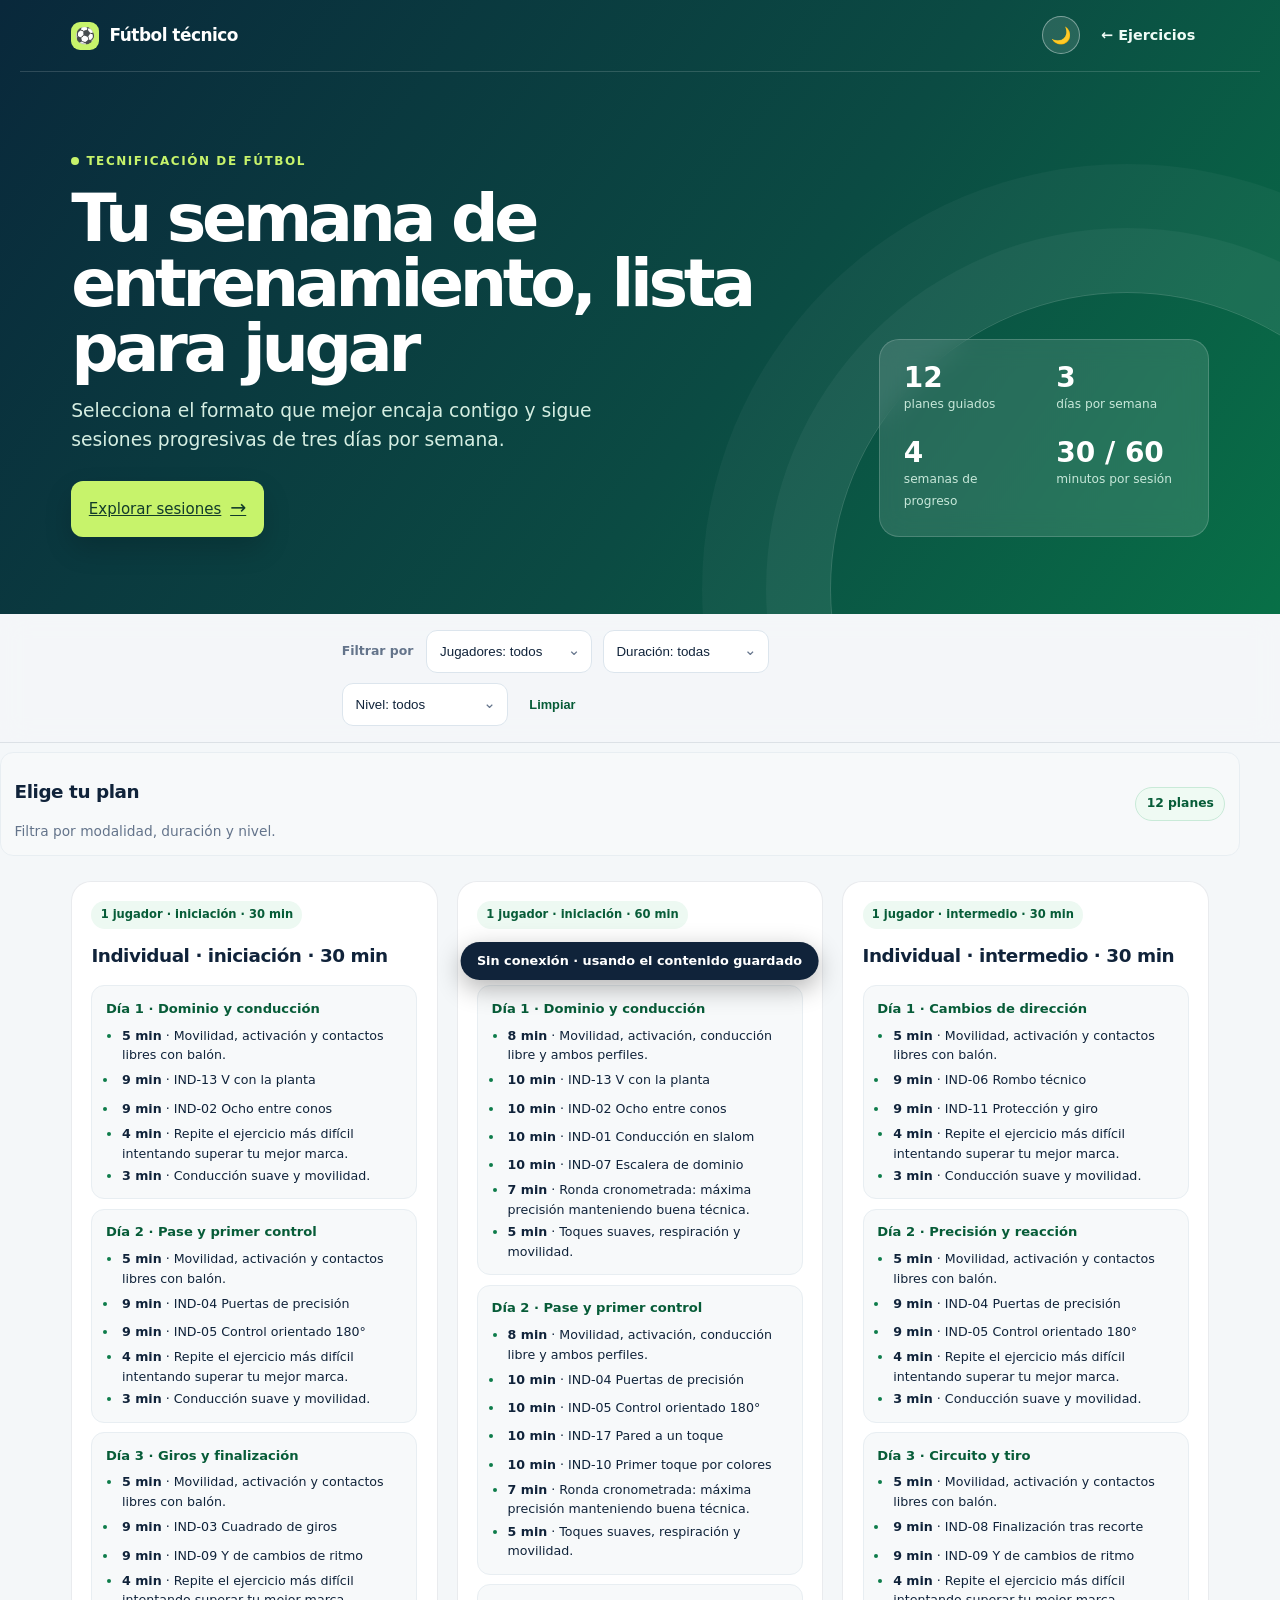
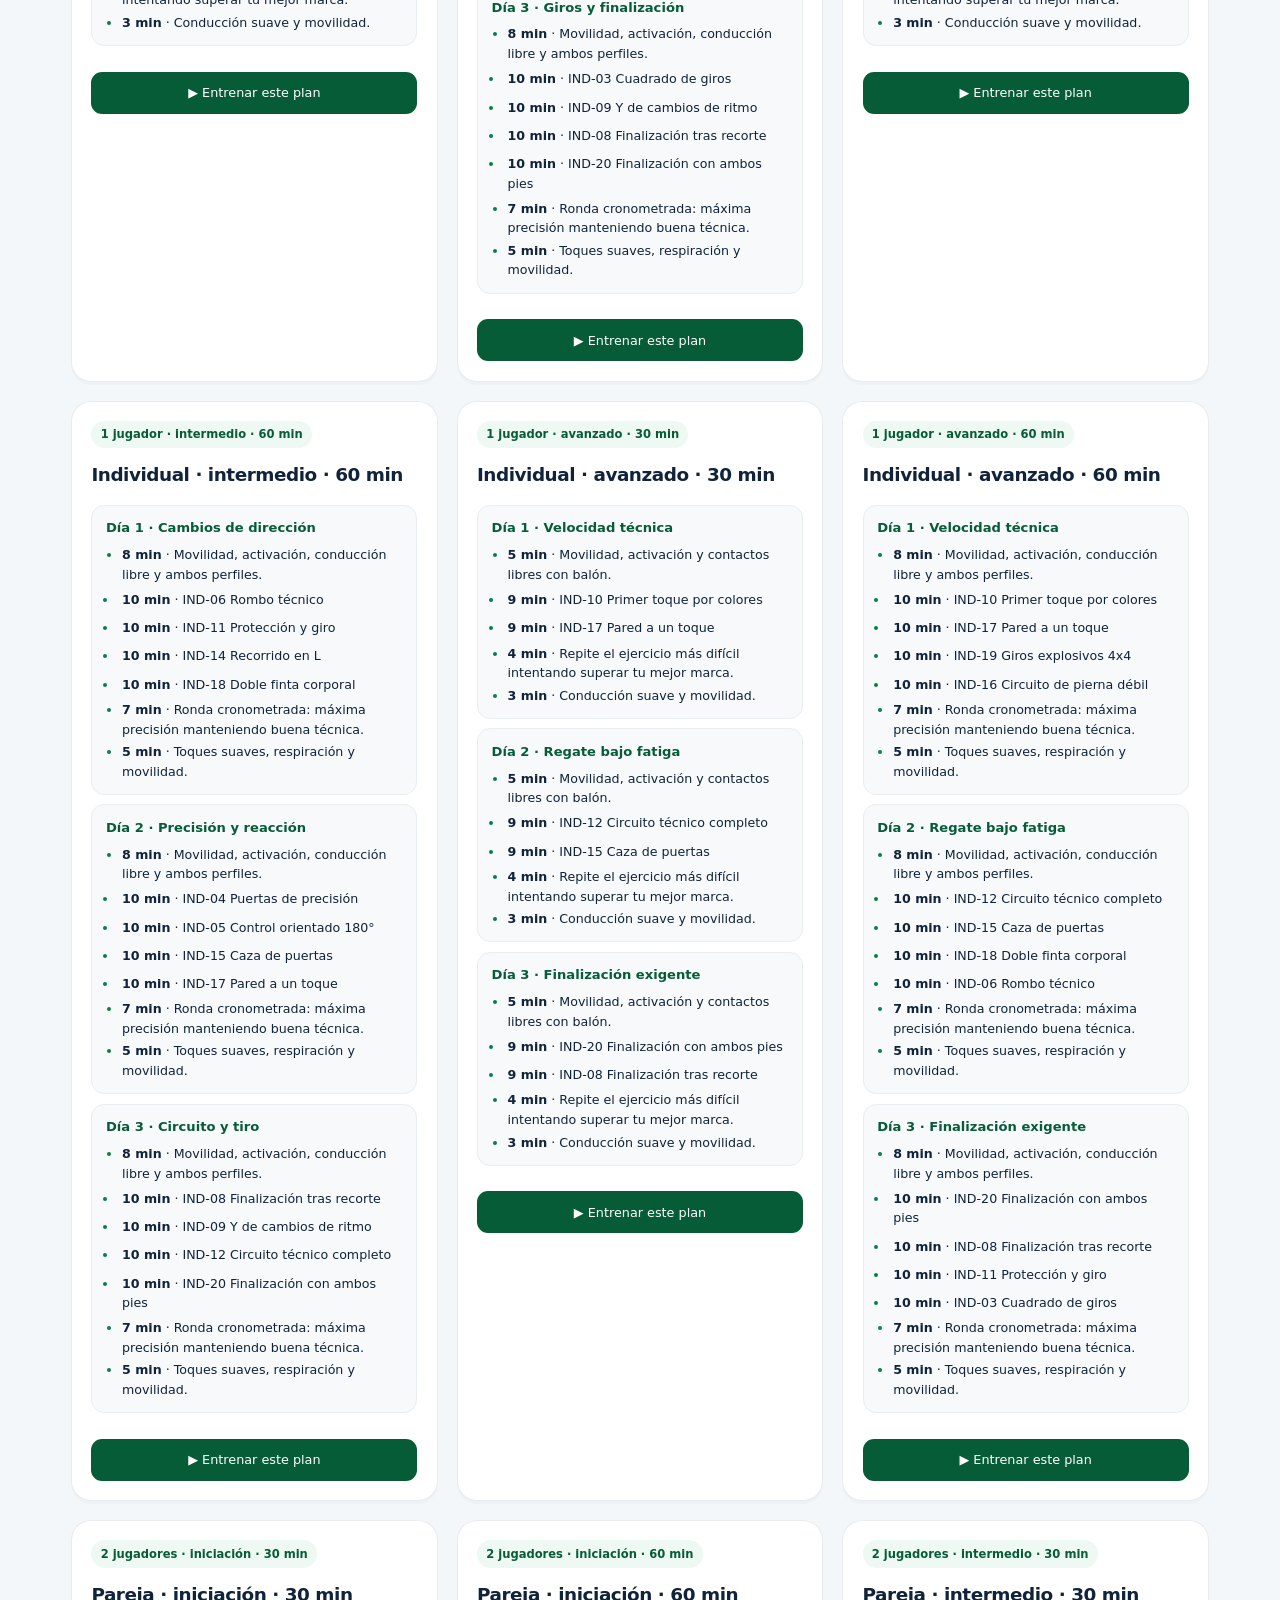
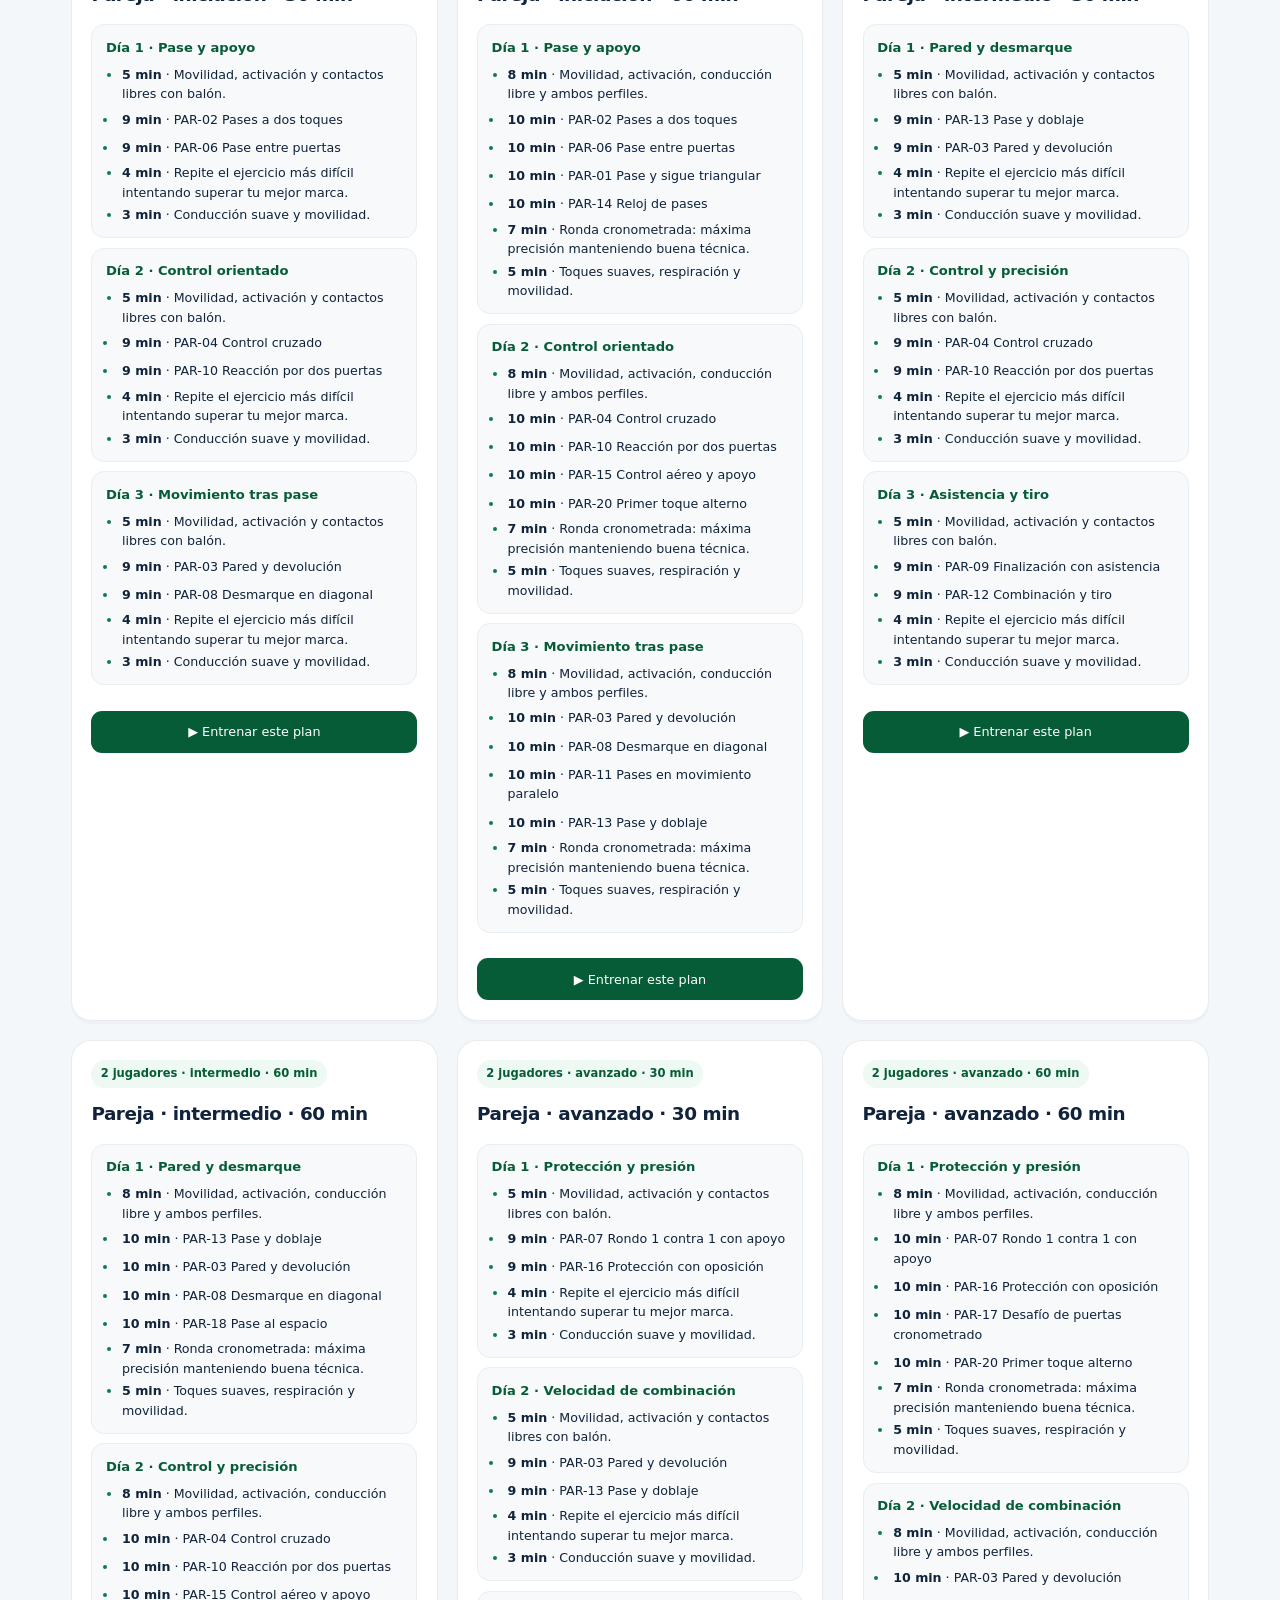
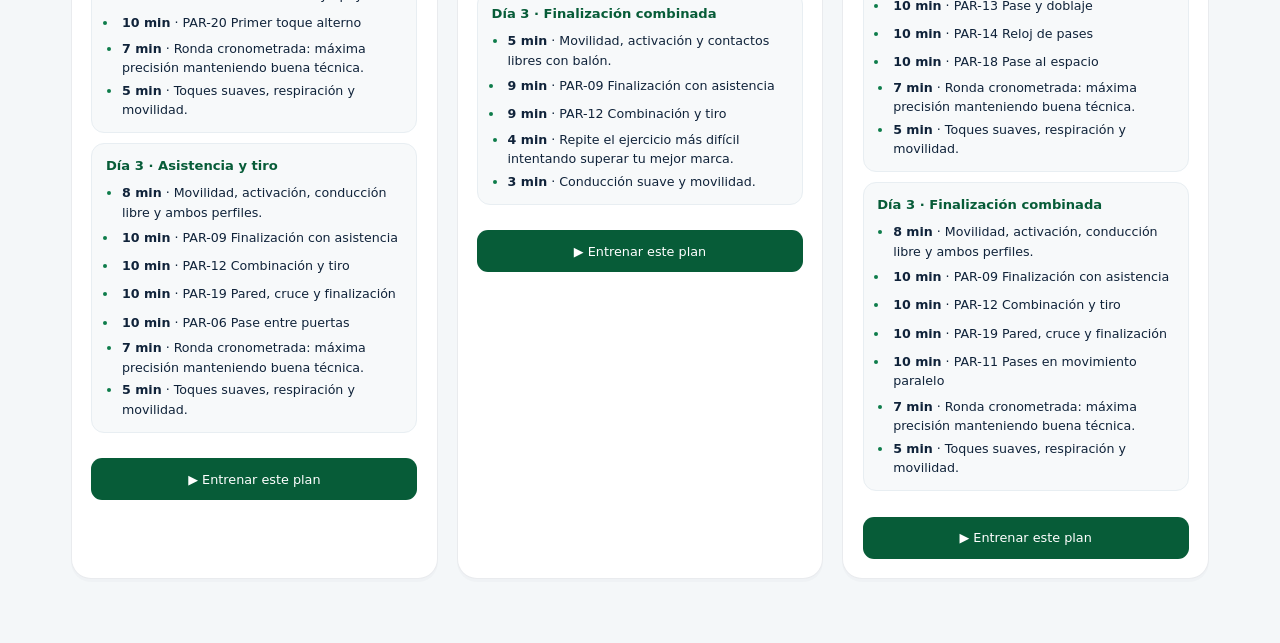
==== commit 96510aa9: "Añade botón manual de modo oscuro - Conmutador sol/luna en la barra superior que fuerza claro u oscu" ====
--- a/planes.html
+++ b/planes.html
@@ -1 +1 @@
-<!doctype html><html lang='es'><meta charset='utf-8'><meta name='viewport' content='width=device-width'><title>Planes de tecnificación</title><style>*{box-sizing:border-box}body{margin:0;font:15px system-ui;background:#eef3f6;color:#102a43}header{padding:32px 5vw;background:linear-gradient(135deg,#102a43,#145da0);color:white}header h1{margin:0 0 8px}.filters{position:sticky;top:0;padding:14px 5vw;background:#fffe;display:flex;gap:10px;box-shadow:0 2px 12px #0002}select{padding:10px;border:1px solid #ccd6df;border-radius:8px}main{padding:24px 5vw;display:grid;grid-template-columns:repeat(auto-fit,minmax(340px,1fr));gap:20px}.plan{background:white;border-radius:16px;padding:20px;box-shadow:0 6px 22px #102a4315}.tag{display:inline-block;background:#dceeff;color:#145da0;border-radius:999px;padding:6px 10px;font-size:12px;font-weight:700}h2{font-size:21px}h3{font-size:15px;margin-bottom:6px;border-top:1px solid #e4ebf1;padding-top:12px}ul{margin:0;padding-left:20px;line-height:1.55}.hide{display:none}</style><link rel="stylesheet" href="ui.css"><header><h1>Planes de tecnificación</h1><p>3 días por semana · sesiones de 30 o 60 minutos · progresión de 4 semanas</p></header><div class='filters'><select id='p'><option value=''>Jugadores: todos</option><option value='1'>Individual</option><option value='2'>Pareja</option></select><select id='d'><option value=''>Duración: todas</option><option value='30'>30 minutos</option><option value='60'>60 minutos</option></select><select id='n'><option value=''>Nivel: todos</option><option>iniciación</option><option>intermedio</option><option>avanzado</option></select></div><main><article class='plan' data-p='1' data-d='30' data-n='iniciación'><div class='tag'>1 jugador · iniciación · 30 min</div><h2>Individual · iniciación · 30 min</h2><section><h3>Día 1 · Dominio y conducción</h3><ul><li><b>5 min</b> · Movilidad, activación y contactos libres con balón.</li><li><b>9 min</b> · IND-13 V con la planta</li><li><b>9 min</b> · IND-02 Ocho entre conos</li><li><b>4 min</b> · Repite el ejercicio más difícil intentando superar tu mejor marca.</li><li><b>3 min</b> · Conducción suave y movilidad.</li></ul></section><section><h3>Día 2 · Pase y primer control</h3><ul><li><b>5 min</b> · Movilidad, activación y contactos libres con balón.</li><li><b>9 min</b> · IND-04 Puertas de precisión</li><li><b>9 min</b> · IND-05 Control orientado 180°</li><li><b>4 min</b> · Repite el ejercicio más difícil intentando superar tu mejor marca.</li><li><b>3 min</b> · Conducción suave y movilidad.</li></ul></section><section><h3>Día 3 · Giros y finalización</h3><ul><li><b>5 min</b> · Movilidad, activación y contactos libres con balón.</li><li><b>9 min</b> · IND-03 Cuadrado de giros</li><li><b>9 min</b> · IND-09 Y de cambios de ritmo</li><li><b>4 min</b> · Repite el ejercicio más difícil intentando superar tu mejor marca.</li><li><b>3 min</b> · Conducción suave y movilidad.</li></ul></section></article><article class='plan' data-p='1' data-d='60' data-n='iniciación'><div class='tag'>1 jugador · iniciación · 60 min</div><h2>Individual · iniciación · 60 min</h2><section><h3>Día 1 · Dominio y conducción</h3><ul><li><b>8 min</b> · Movilidad, activación, conducción libre y ambos perfiles.</li><li><b>10 min</b> · IND-13 V con la planta</li><li><b>10 min</b> · IND-02 Ocho entre conos</li><li><b>10 min</b> · IND-01 Conducción en slalom</li><li><b>10 min</b> · IND-07 Escalera de dominio</li><li><b>7 min</b> · Ronda cronometrada: máxima precisión manteniendo buena técnica.</li><li><b>5 min</b> · Toques suaves, respiración y movilidad.</li></ul></section><section><h3>Día 2 · Pase y primer control</h3><ul><li><b>8 min</b> · Movilidad, activación, conducción libre y ambos perfiles.</li><li><b>10 min</b> · IND-04 Puertas de precisión</li><li><b>10 min</b> · IND-05 Control orientado 180°</li><li><b>10 min</b> · IND-17 Pared a un toque</li><li><b>10 min</b> · IND-10 Primer toque por colores</li><li><b>7 min</b> · Ronda cronometrada: máxima precisión manteniendo buena técnica.</li><li><b>5 min</b> · Toques suaves, respiración y movilidad.</li></ul></section><section><h3>Día 3 · Giros y finalización</h3><ul><li><b>8 min</b> · Movilidad, activación, conducción libre y ambos perfiles.</li><li><b>10 min</b> · IND-03 Cuadrado de giros</li><li><b>10 min</b> · IND-09 Y de cambios de ritmo</li><li><b>10 min</b> · IND-08 Finalización tras recorte</li><li><b>10 min</b> · IND-20 Finalización con ambos pies</li><li><b>7 min</b> · Ronda cronometrada: máxima precisión manteniendo buena técnica.</li><li><b>5 min</b> · Toques suaves, respiración y movilidad.</li></ul></section></article><article class='plan' data-p='1' data-d='30' data-n='intermedio'><div class='tag'>1 jugador · intermedio · 30 min</div><h2>Individual · intermedio · 30 min</h2><section><h3>Día 1 · Cambios de dirección</h3><ul><li><b>5 min</b> · Movilidad, activación y contactos libres con balón.</li><li><b>9 min</b> · IND-06 Rombo técnico</li><li><b>9 min</b> · IND-11 Protección y giro</li><li><b>4 min</b> · Repite el ejercicio más difícil intentando superar tu mejor marca.</li><li><b>3 min</b> · Conducción suave y movilidad.</li></ul></section><section><h3>Día 2 · Precisión y reacción</h3><ul><li><b>5 min</b> · Movilidad, activación y contactos libres con balón.</li><li><b>9 min</b> · IND-04 Puertas de precisión</li><li><b>9 min</b> · IND-05 Control orientado 180°</li><li><b>4 min</b> · Repite el ejercicio más difícil intentando superar tu mejor marca.</li><li><b>3 min</b> · Conducción suave y movilidad.</li></ul></section><section><h3>Día 3 · Circuito y tiro</h3><ul><li><b>5 min</b> · Movilidad, activación y contactos libres con balón.</li><li><b>9 min</b> · IND-08 Finalización tras recorte</li><li><b>9 min</b> · IND-09 Y de cambios de ritmo</li><li><b>4 min</b> · Repite el ejercicio más difícil intentando superar tu mejor marca.</li><li><b>3 min</b> · Conducción suave y movilidad.</li></ul></section></article><article class='plan' data-p='1' data-d='60' data-n='intermedio'><div class='tag'>1 jugador · intermedio · 60 min</div><h2>Individual · intermedio · 60 min</h2><section><h3>Día 1 · Cambios de dirección</h3><ul><li><b>8 min</b> · Movilidad, activación, conducción libre y ambos perfiles.</li><li><b>10 min</b> · IND-06 Rombo técnico</li><li><b>10 min</b> · IND-11 Protección y giro</li><li><b>10 min</b> · IND-14 Recorrido en L</li><li><b>10 min</b> · IND-18 Doble finta corporal</li><li><b>7 min</b> · Ronda cronometrada: máxima precisión manteniendo buena técnica.</li><li><b>5 min</b> · Toques suaves, respiración y movilidad.</li></ul></section><section><h3>Día 2 · Precisión y reacción</h3><ul><li><b>8 min</b> · Movilidad, activación, conducción libre y ambos perfiles.</li><li><b>10 min</b> · IND-04 Puertas de precisión</li><li><b>10 min</b> · IND-05 Control orientado 180°</li><li><b>10 min</b> · IND-15 Caza de puertas</li><li><b>10 min</b> · IND-17 Pared a un toque</li><li><b>7 min</b> · Ronda cronometrada: máxima precisión manteniendo buena técnica.</li><li><b>5 min</b> · Toques suaves, respiración y movilidad.</li></ul></section><section><h3>Día 3 · Circuito y tiro</h3><ul><li><b>8 min</b> · Movilidad, activación, conducción libre y ambos perfiles.</li><li><b>10 min</b> · IND-08 Finalización tras recorte</li><li><b>10 min</b> · IND-09 Y de cambios de ritmo</li><li><b>10 min</b> · IND-12 Circuito técnico completo</li><li><b>10 min</b> · IND-20 Finalización con ambos pies</li><li><b>7 min</b> · Ronda cronometrada: máxima precisión manteniendo buena técnica.</li><li><b>5 min</b> · Toques suaves, respiración y movilidad.</li></ul></section></article><article class='plan' data-p='1' data-d='30' data-n='avanzado'><div class='tag'>1 jugador · avanzado · 30 min</div><h2>Individual · avanzado · 30 min</h2><section><h3>Día 1 · Velocidad técnica</h3><ul><li><b>5 min</b> · Movilidad, activación y contactos libres con balón.</li><li><b>9 min</b> · IND-10 Primer toque por colores</li><li><b>9 min</b> · IND-17 Pared a un toque</li><li><b>4 min</b> · Repite el ejercicio más difícil intentando superar tu mejor marca.</li><li><b>3 min</b> · Conducción suave y movilidad.</li></ul></section><section><h3>Día 2 · Regate bajo fatiga</h3><ul><li><b>5 min</b> · Movilidad, activación y contactos libres con balón.</li><li><b>9 min</b> · IND-12 Circuito técnico completo</li><li><b>9 min</b> · IND-15 Caza de puertas</li><li><b>4 min</b> · Repite el ejercicio más difícil intentando superar tu mejor marca.</li><li><b>3 min</b> · Conducción suave y movilidad.</li></ul></section><section><h3>Día 3 · Finalización exigente</h3><ul><li><b>5 min</b> · Movilidad, activación y contactos libres con balón.</li><li><b>9 min</b> · IND-20 Finalización con ambos pies</li><li><b>9 min</b> · IND-08 Finalización tras recorte</li><li><b>4 min</b> · Repite el ejercicio más difícil intentando superar tu mejor marca.</li><li><b>3 min</b> · Conducción suave y movilidad.</li></ul></section></article><article class='plan' data-p='1' data-d='60' data-n='avanzado'><div class='tag'>1 jugador · avanzado · 60 min</div><h2>Individual · avanzado · 60 min</h2><section><h3>Día 1 · Velocidad técnica</h3><ul><li><b>8 min</b> · Movilidad, activación, conducción libre y ambos perfiles.</li><li><b>10 min</b> · IND-10 Primer toque por colores</li><li><b>10 min</b> · IND-17 Pared a un toque</li><li><b>10 min</b> · IND-19 Giros explosivos 4x4</li><li><b>10 min</b> · IND-16 Circuito de pierna débil</li><li><b>7 min</b> · Ronda cronometrada: máxima precisión manteniendo buena técnica.</li><li><b>5 min</b> · Toques suaves, respiración y movilidad.</li></ul></section><section><h3>Día 2 · Regate bajo fatiga</h3><ul><li><b>8 min</b> · Movilidad, activación, conducción libre y ambos perfiles.</li><li><b>10 min</b> · IND-12 Circuito técnico completo</li><li><b>10 min</b> · IND-15 Caza de puertas</li><li><b>10 min</b> · IND-18 Doble finta corporal</li><li><b>10 min</b> · IND-06 Rombo técnico</li><li><b>7 min</b> · Ronda cronometrada: máxima precisión manteniendo buena técnica.</li><li><b>5 min</b> · Toques suaves, respiración y movilidad.</li></ul></section><section><h3>Día 3 · Finalización exigente</h3><ul><li><b>8 min</b> · Movilidad, activación, conducción libre y ambos perfiles.</li><li><b>10 min</b> · IND-20 Finalización con ambos pies</li><li><b>10 min</b> · IND-08 Finalización tras recorte</li><li><b>10 min</b> · IND-11 Protección y giro</li><li><b>10 min</b> · IND-03 Cuadrado de giros</li><li><b>7 min</b> · Ronda cronometrada: máxima precisión manteniendo buena técnica.</li><li><b>5 min</b> · Toques suaves, respiración y movilidad.</li></ul></section></article><article class='plan' data-p='2' data-d='30' data-n='iniciación'><div class='tag'>2 jugadores · iniciación · 30 min</div><h2>Pareja · iniciación · 30 min</h2><section><h3>Día 1 · Pase y apoyo</h3><ul><li><b>5 min</b> · Movilidad, activación y contactos libres con balón.</li><li><b>9 min</b> · PAR-02 Pases a dos toques</li><li><b>9 min</b> · PAR-06 Pase entre puertas</li><li><b>4 min</b> · Repite el ejercicio más difícil intentando superar tu mejor marca.</li><li><b>3 min</b> · Conducción suave y movilidad.</li></ul></section><section><h3>Día 2 · Control orientado</h3><ul><li><b>5 min</b> · Movilidad, activación y contactos libres con balón.</li><li><b>9 min</b> · PAR-04 Control cruzado</li><li><b>9 min</b> · PAR-10 Reacción por dos puertas</li><li><b>4 min</b> · Repite el ejercicio más difícil intentando superar tu mejor marca.</li><li><b>3 min</b> · Conducción suave y movilidad.</li></ul></section><section><h3>Día 3 · Movimiento tras pase</h3><ul><li><b>5 min</b> · Movilidad, activación y contactos libres con balón.</li><li><b>9 min</b> · PAR-03 Pared y devolución</li><li><b>9 min</b> · PAR-08 Desmarque en diagonal</li><li><b>4 min</b> · Repite el ejercicio más difícil intentando superar tu mejor marca.</li><li><b>3 min</b> · Conducción suave y movilidad.</li></ul></section></article><article class='plan' data-p='2' data-d='60' data-n='iniciación'><div class='tag'>2 jugadores · iniciación · 60 min</div><h2>Pareja · iniciación · 60 min</h2><section><h3>Día 1 · Pase y apoyo</h3><ul><li><b>8 min</b> · Movilidad, activación, conducción libre y ambos perfiles.</li><li><b>10 min</b> · PAR-02 Pases a dos toques</li><li><b>10 min</b> · PAR-06 Pase entre puertas</li><li><b>10 min</b> · PAR-01 Pase y sigue triangular</li><li><b>10 min</b> · PAR-14 Reloj de pases</li><li><b>7 min</b> · Ronda cronometrada: máxima precisión manteniendo buena técnica.</li><li><b>5 min</b> · Toques suaves, respiración y movilidad.</li></ul></section><section><h3>Día 2 · Control orientado</h3><ul><li><b>8 min</b> · Movilidad, activación, conducción libre y ambos perfiles.</li><li><b>10 min</b> · PAR-04 Control cruzado</li><li><b>10 min</b> · PAR-10 Reacción por dos puertas</li><li><b>10 min</b> · PAR-15 Control aéreo y apoyo</li><li><b>10 min</b> · PAR-20 Primer toque alterno</li><li><b>7 min</b> · Ronda cronometrada: máxima precisión manteniendo buena técnica.</li><li><b>5 min</b> · Toques suaves, respiración y movilidad.</li></ul></section><section><h3>Día 3 · Movimiento tras pase</h3><ul><li><b>8 min</b> · Movilidad, activación, conducción libre y ambos perfiles.</li><li><b>10 min</b> · PAR-03 Pared y devolución</li><li><b>10 min</b> · PAR-08 Desmarque en diagonal</li><li><b>10 min</b> · PAR-11 Pases en movimiento paralelo</li><li><b>10 min</b> · PAR-13 Pase y doblaje</li><li><b>7 min</b> · Ronda cronometrada: máxima precisión manteniendo buena técnica.</li><li><b>5 min</b> · Toques suaves, respiración y movilidad.</li></ul></section></article><article class='plan' data-p='2' data-d='30' data-n='intermedio'><div class='tag'>2 jugadores · intermedio · 30 min</div><h2>Pareja · intermedio · 30 min</h2><section><h3>Día 1 · Pared y desmarque</h3><ul><li><b>5 min</b> · Movilidad, activación y contactos libres con balón.</li><li><b>9 min</b> · PAR-13 Pase y doblaje</li><li><b>9 min</b> · PAR-03 Pared y devolución</li><li><b>4 min</b> · Repite el ejercicio más difícil intentando superar tu mejor marca.</li><li><b>3 min</b> · Conducción suave y movilidad.</li></ul></section><section><h3>Día 2 · Control y precisión</h3><ul><li><b>5 min</b> · Movilidad, activación y contactos libres con balón.</li><li><b>9 min</b> · PAR-04 Control cruzado</li><li><b>9 min</b> · PAR-10 Reacción por dos puertas</li><li><b>4 min</b> · Repite el ejercicio más difícil intentando superar tu mejor marca.</li><li><b>3 min</b> · Conducción suave y movilidad.</li></ul></section><section><h3>Día 3 · Asistencia y tiro</h3><ul><li><b>5 min</b> · Movilidad, activación y contactos libres con balón.</li><li><b>9 min</b> · PAR-09 Finalización con asistencia</li><li><b>9 min</b> · PAR-12 Combinación y tiro</li><li><b>4 min</b> · Repite el ejercicio más difícil intentando superar tu mejor marca.</li><li><b>3 min</b> · Conducción suave y movilidad.</li></ul></section></article><article class='plan' data-p='2' data-d='60' data-n='intermedio'><div class='tag'>2 jugadores · intermedio · 60 min</div><h2>Pareja · intermedio · 60 min</h2><section><h3>Día 1 · Pared y desmarque</h3><ul><li><b>8 min</b> · Movilidad, activación, conducción libre y ambos perfiles.</li><li><b>10 min</b> · PAR-13 Pase y doblaje</li><li><b>10 min</b> · PAR-03 Pared y devolución</li><li><b>10 min</b> · PAR-08 Desmarque en diagonal</li><li><b>10 min</b> · PAR-18 Pase al espacio</li><li><b>7 min</b> · Ronda cronometrada: máxima precisión manteniendo buena técnica.</li><li><b>5 min</b> · Toques suaves, respiración y movilidad.</li></ul></section><section><h3>Día 2 · Control y precisión</h3><ul><li><b>8 min</b> · Movilidad, activación, conducción libre y ambos perfiles.</li><li><b>10 min</b> · PAR-04 Control cruzado</li><li><b>10 min</b> · PAR-10 Reacción por dos puertas</li><li><b>10 min</b> · PAR-15 Control aéreo y apoyo</li><li><b>10 min</b> · PAR-20 Primer toque alterno</li><li><b>7 min</b> · Ronda cronometrada: máxima precisión manteniendo buena técnica.</li><li><b>5 min</b> · Toques suaves, respiración y movilidad.</li></ul></section><section><h3>Día 3 · Asistencia y tiro</h3><ul><li><b>8 min</b> · Movilidad, activación, conducción libre y ambos perfiles.</li><li><b>10 min</b> · PAR-09 Finalización con asistencia</li><li><b>10 min</b> · PAR-12 Combinación y tiro</li><li><b>10 min</b> · PAR-19 Pared, cruce y finalización</li><li><b>10 min</b> · PAR-06 Pase entre puertas</li><li><b>7 min</b> · Ronda cronometrada: máxima precisión manteniendo buena técnica.</li><li><b>5 min</b> · Toques suaves, respiración y movilidad.</li></ul></section></article><article class='plan' data-p='2' data-d='30' data-n='avanzado'><div class='tag'>2 jugadores · avanzado · 30 min</div><h2>Pareja · avanzado · 30 min</h2><section><h3>Día 1 · Protección y presión</h3><ul><li><b>5 min</b> · Movilidad, activación y contactos libres con balón.</li><li><b>9 min</b> · PAR-07 Rondo 1 contra 1 con apoyo</li><li><b>9 min</b> · PAR-16 Protección con oposición</li><li><b>4 min</b> · Repite el ejercicio más difícil intentando superar tu mejor marca.</li><li><b>3 min</b> · Conducción suave y movilidad.</li></ul></section><section><h3>Día 2 · Velocidad de combinación</h3><ul><li><b>5 min</b> · Movilidad, activación y contactos libres con balón.</li><li><b>9 min</b> · PAR-03 Pared y devolución</li><li><b>9 min</b> · PAR-13 Pase y doblaje</li><li><b>4 min</b> · Repite el ejercicio más difícil intentando superar tu mejor marca.</li><li><b>3 min</b> · Conducción suave y movilidad.</li></ul></section><section><h3>Día 3 · Finalización combinada</h3><ul><li><b>5 min</b> · Movilidad, activación y contactos libres con balón.</li><li><b>9 min</b> · PAR-09 Finalización con asistencia</li><li><b>9 min</b> · PAR-12 Combinación y tiro</li><li><b>4 min</b> · Repite el ejercicio más difícil intentando superar tu mejor marca.</li><li><b>3 min</b> · Conducción suave y movilidad.</li></ul></section></article><article class='plan' data-p='2' data-d='60' data-n='avanzado'><div class='tag'>2 jugadores · avanzado · 60 min</div><h2>Pareja · avanzado · 60 min</h2><section><h3>Día 1 · Protección y presión</h3><ul><li><b>8 min</b> · Movilidad, activación, conducción libre y ambos perfiles.</li><li><b>10 min</b> · PAR-07 Rondo 1 contra 1 con apoyo</li><li><b>10 min</b> · PAR-16 Protección con oposición</li><li><b>10 min</b> · PAR-17 Desafío de puertas cronometrado</li><li><b>10 min</b> · PAR-20 Primer toque alterno</li><li><b>7 min</b> · Ronda cronometrada: máxima precisión manteniendo buena técnica.</li><li><b>5 min</b> · Toques suaves, respiración y movilidad.</li></ul></section><section><h3>Día 2 · Velocidad de combinación</h3><ul><li><b>8 min</b> · Movilidad, activación, conducción libre y ambos perfiles.</li><li><b>10 min</b> · PAR-03 Pared y devolución</li><li><b>10 min</b> · PAR-13 Pase y doblaje</li><li><b>10 min</b> · PAR-14 Reloj de pases</li><li><b>10 min</b> · PAR-18 Pase al espacio</li><li><b>7 min</b> · Ronda cronometrada: máxima precisión manteniendo buena técnica.</li><li><b>5 min</b> · Toques suaves, respiración y movilidad.</li></ul></section><section><h3>Día 3 · Finalización combinada</h3><ul><li><b>8 min</b> · Movilidad, activación, conducción libre y ambos perfiles.</li><li><b>10 min</b> · PAR-09 Finalización con asistencia</li><li><b>10 min</b> · PAR-12 Combinación y tiro</li><li><b>10 min</b> · PAR-19 Pared, cruce y finalización</li><li><b>10 min</b> · PAR-11 Pases en movimiento paralelo</li><li><b>7 min</b> · Ronda cronometrada: máxima precisión manteniendo buena técnica.</li><li><b>5 min</b> · Toques suaves, respiración y movilidad.</li></ul></section></article></main><script>const q=s=>document.querySelector(s),f=()=>document.querySelectorAll('.plan').forEach(c=>c.classList.toggle('hide',(q('#p').value&&c.dataset.p!=q('#p').value)||(q('#d').value&&c.dataset.d!=q('#d').value)||(q('#n').value&&c.dataset.n!=q('#n').value)));document.querySelectorAll('select').forEach(x=>x.onchange=f)</script><script src="data.js"></script><script defer src="ui.js"></script></html>+<!doctype html><html lang='es'><meta charset='utf-8'><meta name='viewport' content='width=device-width,initial-scale=1,viewport-fit=cover'><meta name='description' content='12 planes de tecnificación de fútbol de 3 días por semana, con modo entrenamiento guiado, cronómetro y demostraciones animadas.'><meta name='theme-color' content='#09283b'><script>try{var _t=JSON.parse(localStorage.getItem('ft:tema'));document.documentElement.dataset.theme=_t||(matchMedia('(prefers-color-scheme:dark)').matches?'dark':'light')}catch(e){}</script><link rel='manifest' href='manifest.webmanifest'><link rel='icon' type='image/png' href='icon-192.png'><link rel='apple-touch-icon' href='apple-touch-icon.png'><title>Planes de tecnificación</title><style>*{box-sizing:border-box}body{margin:0;font:15px system-ui;background:#eef3f6;color:#102a43}header{padding:32px 5vw;background:linear-gradient(135deg,#102a43,#145da0);color:white}header h1{margin:0 0 8px}.filters{position:sticky;top:0;padding:14px 5vw;background:#fffe;display:flex;gap:10px;box-shadow:0 2px 12px #0002}select{padding:10px;border:1px solid #ccd6df;border-radius:8px}main{padding:24px 5vw;display:grid;grid-template-columns:repeat(auto-fit,minmax(340px,1fr));gap:20px}.plan{background:white;border-radius:16px;padding:20px;box-shadow:0 6px 22px #102a4315}.tag{display:inline-block;background:#dceeff;color:#145da0;border-radius:999px;padding:6px 10px;font-size:12px;font-weight:700}h2{font-size:21px}h3{font-size:15px;margin-bottom:6px;border-top:1px solid #e4ebf1;padding-top:12px}ul{margin:0;padding-left:20px;line-height:1.55}.hide{display:none}</style><link rel="stylesheet" href="ui.css"><header><h1>Planes de tecnificación</h1><p>3 días por semana · sesiones de 30 o 60 minutos · progresión de 4 semanas</p></header><div class='filters'><select id='p'><option value=''>Jugadores: todos</option><option value='1'>Individual</option><option value='2'>Pareja</option></select><select id='d'><option value=''>Duración: todas</option><option value='30'>30 minutos</option><option value='60'>60 minutos</option></select><select id='n'><option value=''>Nivel: todos</option><option>iniciación</option><option>intermedio</option><option>avanzado</option></select></div><main><article class='plan' data-p='1' data-d='30' data-n='iniciación'><div class='tag'>1 jugador · iniciación · 30 min</div><h2>Individual · iniciación · 30 min</h2><section><h3>Día 1 · Dominio y conducción</h3><ul><li><b>5 min</b> · Movilidad, activación y contactos libres con balón.</li><li><b>9 min</b> · IND-13 V con la planta</li><li><b>9 min</b> · IND-02 Ocho entre conos</li><li><b>4 min</b> · Repite el ejercicio más difícil intentando superar tu mejor marca.</li><li><b>3 min</b> · Conducción suave y movilidad.</li></ul></section><section><h3>Día 2 · Pase y primer control</h3><ul><li><b>5 min</b> · Movilidad, activación y contactos libres con balón.</li><li><b>9 min</b> · IND-04 Puertas de precisión</li><li><b>9 min</b> · IND-05 Control orientado 180°</li><li><b>4 min</b> · Repite el ejercicio más difícil intentando superar tu mejor marca.</li><li><b>3 min</b> · Conducción suave y movilidad.</li></ul></section><section><h3>Día 3 · Giros y finalización</h3><ul><li><b>5 min</b> · Movilidad, activación y contactos libres con balón.</li><li><b>9 min</b> · IND-03 Cuadrado de giros</li><li><b>9 min</b> · IND-09 Y de cambios de ritmo</li><li><b>4 min</b> · Repite el ejercicio más difícil intentando superar tu mejor marca.</li><li><b>3 min</b> · Conducción suave y movilidad.</li></ul></section></article><article class='plan' data-p='1' data-d='60' data-n='iniciación'><div class='tag'>1 jugador · iniciación · 60 min</div><h2>Individual · iniciación · 60 min</h2><section><h3>Día 1 · Dominio y conducción</h3><ul><li><b>8 min</b> · Movilidad, activación, conducción libre y ambos perfiles.</li><li><b>10 min</b> · IND-13 V con la planta</li><li><b>10 min</b> · IND-02 Ocho entre conos</li><li><b>10 min</b> · IND-01 Conducción en slalom</li><li><b>10 min</b> · IND-07 Escalera de dominio</li><li><b>7 min</b> · Ronda cronometrada: máxima precisión manteniendo buena técnica.</li><li><b>5 min</b> · Toques suaves, respiración y movilidad.</li></ul></section><section><h3>Día 2 · Pase y primer control</h3><ul><li><b>8 min</b> · Movilidad, activación, conducción libre y ambos perfiles.</li><li><b>10 min</b> · IND-04 Puertas de precisión</li><li><b>10 min</b> · IND-05 Control orientado 180°</li><li><b>10 min</b> · IND-17 Pared a un toque</li><li><b>10 min</b> · IND-10 Primer toque por colores</li><li><b>7 min</b> · Ronda cronometrada: máxima precisión manteniendo buena técnica.</li><li><b>5 min</b> · Toques suaves, respiración y movilidad.</li></ul></section><section><h3>Día 3 · Giros y finalización</h3><ul><li><b>8 min</b> · Movilidad, activación, conducción libre y ambos perfiles.</li><li><b>10 min</b> · IND-03 Cuadrado de giros</li><li><b>10 min</b> · IND-09 Y de cambios de ritmo</li><li><b>10 min</b> · IND-08 Finalización tras recorte</li><li><b>10 min</b> · IND-20 Finalización con ambos pies</li><li><b>7 min</b> · Ronda cronometrada: máxima precisión manteniendo buena técnica.</li><li><b>5 min</b> · Toques suaves, respiración y movilidad.</li></ul></section></article><article class='plan' data-p='1' data-d='30' data-n='intermedio'><div class='tag'>1 jugador · intermedio · 30 min</div><h2>Individual · intermedio · 30 min</h2><section><h3>Día 1 · Cambios de dirección</h3><ul><li><b>5 min</b> · Movilidad, activación y contactos libres con balón.</li><li><b>9 min</b> · IND-06 Rombo técnico</li><li><b>9 min</b> · IND-11 Protección y giro</li><li><b>4 min</b> · Repite el ejercicio más difícil intentando superar tu mejor marca.</li><li><b>3 min</b> · Conducción suave y movilidad.</li></ul></section><section><h3>Día 2 · Precisión y reacción</h3><ul><li><b>5 min</b> · Movilidad, activación y contactos libres con balón.</li><li><b>9 min</b> · IND-04 Puertas de precisión</li><li><b>9 min</b> · IND-05 Control orientado 180°</li><li><b>4 min</b> · Repite el ejercicio más difícil intentando superar tu mejor marca.</li><li><b>3 min</b> · Conducción suave y movilidad.</li></ul></section><section><h3>Día 3 · Circuito y tiro</h3><ul><li><b>5 min</b> · Movilidad, activación y contactos libres con balón.</li><li><b>9 min</b> · IND-08 Finalización tras recorte</li><li><b>9 min</b> · IND-09 Y de cambios de ritmo</li><li><b>4 min</b> · Repite el ejercicio más difícil intentando superar tu mejor marca.</li><li><b>3 min</b> · Conducción suave y movilidad.</li></ul></section></article><article class='plan' data-p='1' data-d='60' data-n='intermedio'><div class='tag'>1 jugador · intermedio · 60 min</div><h2>Individual · intermedio · 60 min</h2><section><h3>Día 1 · Cambios de dirección</h3><ul><li><b>8 min</b> · Movilidad, activación, conducción libre y ambos perfiles.</li><li><b>10 min</b> · IND-06 Rombo técnico</li><li><b>10 min</b> · IND-11 Protección y giro</li><li><b>10 min</b> · IND-14 Recorrido en L</li><li><b>10 min</b> · IND-18 Doble finta corporal</li><li><b>7 min</b> · Ronda cronometrada: máxima precisión manteniendo buena técnica.</li><li><b>5 min</b> · Toques suaves, respiración y movilidad.</li></ul></section><section><h3>Día 2 · Precisión y reacción</h3><ul><li><b>8 min</b> · Movilidad, activación, conducción libre y ambos perfiles.</li><li><b>10 min</b> · IND-04 Puertas de precisión</li><li><b>10 min</b> · IND-05 Control orientado 180°</li><li><b>10 min</b> · IND-15 Caza de puertas</li><li><b>10 min</b> · IND-17 Pared a un toque</li><li><b>7 min</b> · Ronda cronometrada: máxima precisión manteniendo buena técnica.</li><li><b>5 min</b> · Toques suaves, respiración y movilidad.</li></ul></section><section><h3>Día 3 · Circuito y tiro</h3><ul><li><b>8 min</b> · Movilidad, activación, conducción libre y ambos perfiles.</li><li><b>10 min</b> · IND-08 Finalización tras recorte</li><li><b>10 min</b> · IND-09 Y de cambios de ritmo</li><li><b>10 min</b> · IND-12 Circuito técnico completo</li><li><b>10 min</b> · IND-20 Finalización con ambos pies</li><li><b>7 min</b> · Ronda cronometrada: máxima precisión manteniendo buena técnica.</li><li><b>5 min</b> · Toques suaves, respiración y movilidad.</li></ul></section></article><article class='plan' data-p='1' data-d='30' data-n='avanzado'><div class='tag'>1 jugador · avanzado · 30 min</div><h2>Individual · avanzado · 30 min</h2><section><h3>Día 1 · Velocidad técnica</h3><ul><li><b>5 min</b> · Movilidad, activación y contactos libres con balón.</li><li><b>9 min</b> · IND-10 Primer toque por colores</li><li><b>9 min</b> · IND-17 Pared a un toque</li><li><b>4 min</b> · Repite el ejercicio más difícil intentando superar tu mejor marca.</li><li><b>3 min</b> · Conducción suave y movilidad.</li></ul></section><section><h3>Día 2 · Regate bajo fatiga</h3><ul><li><b>5 min</b> · Movilidad, activación y contactos libres con balón.</li><li><b>9 min</b> · IND-12 Circuito técnico completo</li><li><b>9 min</b> · IND-15 Caza de puertas</li><li><b>4 min</b> · Repite el ejercicio más difícil intentando superar tu mejor marca.</li><li><b>3 min</b> · Conducción suave y movilidad.</li></ul></section><section><h3>Día 3 · Finalización exigente</h3><ul><li><b>5 min</b> · Movilidad, activación y contactos libres con balón.</li><li><b>9 min</b> · IND-20 Finalización con ambos pies</li><li><b>9 min</b> · IND-08 Finalización tras recorte</li><li><b>4 min</b> · Repite el ejercicio más difícil intentando superar tu mejor marca.</li><li><b>3 min</b> · Conducción suave y movilidad.</li></ul></section></article><article class='plan' data-p='1' data-d='60' data-n='avanzado'><div class='tag'>1 jugador · avanzado · 60 min</div><h2>Individual · avanzado · 60 min</h2><section><h3>Día 1 · Velocidad técnica</h3><ul><li><b>8 min</b> · Movilidad, activación, conducción libre y ambos perfiles.</li><li><b>10 min</b> · IND-10 Primer toque por colores</li><li><b>10 min</b> · IND-17 Pared a un toque</li><li><b>10 min</b> · IND-19 Giros explosivos 4x4</li><li><b>10 min</b> · IND-16 Circuito de pierna débil</li><li><b>7 min</b> · Ronda cronometrada: máxima precisión manteniendo buena técnica.</li><li><b>5 min</b> · Toques suaves, respiración y movilidad.</li></ul></section><section><h3>Día 2 · Regate bajo fatiga</h3><ul><li><b>8 min</b> · Movilidad, activación, conducción libre y ambos perfiles.</li><li><b>10 min</b> · IND-12 Circuito técnico completo</li><li><b>10 min</b> · IND-15 Caza de puertas</li><li><b>10 min</b> · IND-18 Doble finta corporal</li><li><b>10 min</b> · IND-06 Rombo técnico</li><li><b>7 min</b> · Ronda cronometrada: máxima precisión manteniendo buena técnica.</li><li><b>5 min</b> · Toques suaves, respiración y movilidad.</li></ul></section><section><h3>Día 3 · Finalización exigente</h3><ul><li><b>8 min</b> · Movilidad, activación, conducción libre y ambos perfiles.</li><li><b>10 min</b> · IND-20 Finalización con ambos pies</li><li><b>10 min</b> · IND-08 Finalización tras recorte</li><li><b>10 min</b> · IND-11 Protección y giro</li><li><b>10 min</b> · IND-03 Cuadrado de giros</li><li><b>7 min</b> · Ronda cronometrada: máxima precisión manteniendo buena técnica.</li><li><b>5 min</b> · Toques suaves, respiración y movilidad.</li></ul></section></article><article class='plan' data-p='2' data-d='30' data-n='iniciación'><div class='tag'>2 jugadores · iniciación · 30 min</div><h2>Pareja · iniciación · 30 min</h2><section><h3>Día 1 · Pase y apoyo</h3><ul><li><b>5 min</b> · Movilidad, activación y contactos libres con balón.</li><li><b>9 min</b> · PAR-02 Pases a dos toques</li><li><b>9 min</b> · PAR-06 Pase entre puertas</li><li><b>4 min</b> · Repite el ejercicio más difícil intentando superar tu mejor marca.</li><li><b>3 min</b> · Conducción suave y movilidad.</li></ul></section><section><h3>Día 2 · Control orientado</h3><ul><li><b>5 min</b> · Movilidad, activación y contactos libres con balón.</li><li><b>9 min</b> · PAR-04 Control cruzado</li><li><b>9 min</b> · PAR-10 Reacción por dos puertas</li><li><b>4 min</b> · Repite el ejercicio más difícil intentando superar tu mejor marca.</li><li><b>3 min</b> · Conducción suave y movilidad.</li></ul></section><section><h3>Día 3 · Movimiento tras pase</h3><ul><li><b>5 min</b> · Movilidad, activación y contactos libres con balón.</li><li><b>9 min</b> · PAR-03 Pared y devolución</li><li><b>9 min</b> · PAR-08 Desmarque en diagonal</li><li><b>4 min</b> · Repite el ejercicio más difícil intentando superar tu mejor marca.</li><li><b>3 min</b> · Conducción suave y movilidad.</li></ul></section></article><article class='plan' data-p='2' data-d='60' data-n='iniciación'><div class='tag'>2 jugadores · iniciación · 60 min</div><h2>Pareja · iniciación · 60 min</h2><section><h3>Día 1 · Pase y apoyo</h3><ul><li><b>8 min</b> · Movilidad, activación, conducción libre y ambos perfiles.</li><li><b>10 min</b> · PAR-02 Pases a dos toques</li><li><b>10 min</b> · PAR-06 Pase entre puertas</li><li><b>10 min</b> · PAR-01 Pase y sigue triangular</li><li><b>10 min</b> · PAR-14 Reloj de pases</li><li><b>7 min</b> · Ronda cronometrada: máxima precisión manteniendo buena técnica.</li><li><b>5 min</b> · Toques suaves, respiración y movilidad.</li></ul></section><section><h3>Día 2 · Control orientado</h3><ul><li><b>8 min</b> · Movilidad, activación, conducción libre y ambos perfiles.</li><li><b>10 min</b> · PAR-04 Control cruzado</li><li><b>10 min</b> · PAR-10 Reacción por dos puertas</li><li><b>10 min</b> · PAR-15 Control aéreo y apoyo</li><li><b>10 min</b> · PAR-20 Primer toque alterno</li><li><b>7 min</b> · Ronda cronometrada: máxima precisión manteniendo buena técnica.</li><li><b>5 min</b> · Toques suaves, respiración y movilidad.</li></ul></section><section><h3>Día 3 · Movimiento tras pase</h3><ul><li><b>8 min</b> · Movilidad, activación, conducción libre y ambos perfiles.</li><li><b>10 min</b> · PAR-03 Pared y devolución</li><li><b>10 min</b> · PAR-08 Desmarque en diagonal</li><li><b>10 min</b> · PAR-11 Pases en movimiento paralelo</li><li><b>10 min</b> · PAR-13 Pase y doblaje</li><li><b>7 min</b> · Ronda cronometrada: máxima precisión manteniendo buena técnica.</li><li><b>5 min</b> · Toques suaves, respiración y movilidad.</li></ul></section></article><article class='plan' data-p='2' data-d='30' data-n='intermedio'><div class='tag'>2 jugadores · intermedio · 30 min</div><h2>Pareja · intermedio · 30 min</h2><section><h3>Día 1 · Pared y desmarque</h3><ul><li><b>5 min</b> · Movilidad, activación y contactos libres con balón.</li><li><b>9 min</b> · PAR-13 Pase y doblaje</li><li><b>9 min</b> · PAR-03 Pared y devolución</li><li><b>4 min</b> · Repite el ejercicio más difícil intentando superar tu mejor marca.</li><li><b>3 min</b> · Conducción suave y movilidad.</li></ul></section><section><h3>Día 2 · Control y precisión</h3><ul><li><b>5 min</b> · Movilidad, activación y contactos libres con balón.</li><li><b>9 min</b> · PAR-04 Control cruzado</li><li><b>9 min</b> · PAR-10 Reacción por dos puertas</li><li><b>4 min</b> · Repite el ejercicio más difícil intentando superar tu mejor marca.</li><li><b>3 min</b> · Conducción suave y movilidad.</li></ul></section><section><h3>Día 3 · Asistencia y tiro</h3><ul><li><b>5 min</b> · Movilidad, activación y contactos libres con balón.</li><li><b>9 min</b> · PAR-09 Finalización con asistencia</li><li><b>9 min</b> · PAR-12 Combinación y tiro</li><li><b>4 min</b> · Repite el ejercicio más difícil intentando superar tu mejor marca.</li><li><b>3 min</b> · Conducción suave y movilidad.</li></ul></section></article><article class='plan' data-p='2' data-d='60' data-n='intermedio'><div class='tag'>2 jugadores · intermedio · 60 min</div><h2>Pareja · intermedio · 60 min</h2><section><h3>Día 1 · Pared y desmarque</h3><ul><li><b>8 min</b> · Movilidad, activación, conducción libre y ambos perfiles.</li><li><b>10 min</b> · PAR-13 Pase y doblaje</li><li><b>10 min</b> · PAR-03 Pared y devolución</li><li><b>10 min</b> · PAR-08 Desmarque en diagonal</li><li><b>10 min</b> · PAR-18 Pase al espacio</li><li><b>7 min</b> · Ronda cronometrada: máxima precisión manteniendo buena técnica.</li><li><b>5 min</b> · Toques suaves, respiración y movilidad.</li></ul></section><section><h3>Día 2 · Control y precisión</h3><ul><li><b>8 min</b> · Movilidad, activación, conducción libre y ambos perfiles.</li><li><b>10 min</b> · PAR-04 Control cruzado</li><li><b>10 min</b> · PAR-10 Reacción por dos puertas</li><li><b>10 min</b> · PAR-15 Control aéreo y apoyo</li><li><b>10 min</b> · PAR-20 Primer toque alterno</li><li><b>7 min</b> · Ronda cronometrada: máxima precisión manteniendo buena técnica.</li><li><b>5 min</b> · Toques suaves, respiración y movilidad.</li></ul></section><section><h3>Día 3 · Asistencia y tiro</h3><ul><li><b>8 min</b> · Movilidad, activación, conducción libre y ambos perfiles.</li><li><b>10 min</b> · PAR-09 Finalización con asistencia</li><li><b>10 min</b> · PAR-12 Combinación y tiro</li><li><b>10 min</b> · PAR-19 Pared, cruce y finalización</li><li><b>10 min</b> · PAR-06 Pase entre puertas</li><li><b>7 min</b> · Ronda cronometrada: máxima precisión manteniendo buena técnica.</li><li><b>5 min</b> · Toques suaves, respiración y movilidad.</li></ul></section></article><article class='plan' data-p='2' data-d='30' data-n='avanzado'><div class='tag'>2 jugadores · avanzado · 30 min</div><h2>Pareja · avanzado · 30 min</h2><section><h3>Día 1 · Protección y presión</h3><ul><li><b>5 min</b> · Movilidad, activación y contactos libres con balón.</li><li><b>9 min</b> · PAR-07 Rondo 1 contra 1 con apoyo</li><li><b>9 min</b> · PAR-16 Protección con oposición</li><li><b>4 min</b> · Repite el ejercicio más difícil intentando superar tu mejor marca.</li><li><b>3 min</b> · Conducción suave y movilidad.</li></ul></section><section><h3>Día 2 · Velocidad de combinación</h3><ul><li><b>5 min</b> · Movilidad, activación y contactos libres con balón.</li><li><b>9 min</b> · PAR-03 Pared y devolución</li><li><b>9 min</b> · PAR-13 Pase y doblaje</li><li><b>4 min</b> · Repite el ejercicio más difícil intentando superar tu mejor marca.</li><li><b>3 min</b> · Conducción suave y movilidad.</li></ul></section><section><h3>Día 3 · Finalización combinada</h3><ul><li><b>5 min</b> · Movilidad, activación y contactos libres con balón.</li><li><b>9 min</b> · PAR-09 Finalización con asistencia</li><li><b>9 min</b> · PAR-12 Combinación y tiro</li><li><b>4 min</b> · Repite el ejercicio más difícil intentando superar tu mejor marca.</li><li><b>3 min</b> · Conducción suave y movilidad.</li></ul></section></article><article class='plan' data-p='2' data-d='60' data-n='avanzado'><div class='tag'>2 jugadores · avanzado · 60 min</div><h2>Pareja · avanzado · 60 min</h2><section><h3>Día 1 · Protección y presión</h3><ul><li><b>8 min</b> · Movilidad, activación, conducción libre y ambos perfiles.</li><li><b>10 min</b> · PAR-07 Rondo 1 contra 1 con apoyo</li><li><b>10 min</b> · PAR-16 Protección con oposición</li><li><b>10 min</b> · PAR-17 Desafío de puertas cronometrado</li><li><b>10 min</b> · PAR-20 Primer toque alterno</li><li><b>7 min</b> · Ronda cronometrada: máxima precisión manteniendo buena técnica.</li><li><b>5 min</b> · Toques suaves, respiración y movilidad.</li></ul></section><section><h3>Día 2 · Velocidad de combinación</h3><ul><li><b>8 min</b> · Movilidad, activación, conducción libre y ambos perfiles.</li><li><b>10 min</b> · PAR-03 Pared y devolución</li><li><b>10 min</b> · PAR-13 Pase y doblaje</li><li><b>10 min</b> · PAR-14 Reloj de pases</li><li><b>10 min</b> · PAR-18 Pase al espacio</li><li><b>7 min</b> · Ronda cronometrada: máxima precisión manteniendo buena técnica.</li><li><b>5 min</b> · Toques suaves, respiración y movilidad.</li></ul></section><section><h3>Día 3 · Finalización combinada</h3><ul><li><b>8 min</b> · Movilidad, activación, conducción libre y ambos perfiles.</li><li><b>10 min</b> · PAR-09 Finalización con asistencia</li><li><b>10 min</b> · PAR-12 Combinación y tiro</li><li><b>10 min</b> · PAR-19 Pared, cruce y finalización</li><li><b>10 min</b> · PAR-11 Pases en movimiento paralelo</li><li><b>7 min</b> · Ronda cronometrada: máxima precisión manteniendo buena técnica.</li><li><b>5 min</b> · Toques suaves, respiración y movilidad.</li></ul></section></article></main><script>const q=s=>document.querySelector(s),f=()=>document.querySelectorAll('.plan').forEach(c=>c.classList.toggle('hide',(q('#p').value&&c.dataset.p!=q('#p').value)||(q('#d').value&&c.dataset.d!=q('#d').value)||(q('#n').value&&c.dataset.n!=q('#n').value)));document.querySelectorAll('select').forEach(x=>x.onchange=f)</script><script src="data.js"></script><script defer src="ui.js"></script></html>
--- a/ui.css
+++ b/ui.css
@@ -3,4 +3,106 @@
 .plans-page .hero{grid-template-columns:minmax(0,1fr) minmax(220px,330px)}.plans-page .plan{background:#fff!important;border:1px solid rgba(16,42,67,.09);border-radius:var(--radius)!important;padding:1.2rem!important;box-shadow:0 3px 0 rgba(16,42,67,.02)!important;transition:transform .22s,box-shadow .22s}.plans-page .plan:hover{transform:translateY(-4px);box-shadow:var(--shadow)!important}.plans-page .tag{background:#edf9f2!important;color:var(--brand-dark)!important;font-size:.72rem!important;padding:.32rem .58rem!important}.plans-page h2{font-size:1.15rem!important;letter-spacing:-.025em;margin:.8rem 0 1rem!important}.plans-page section{background:#f7f9fa;border:1px solid #e8eef2;border-radius:13px;padding:.78rem .85rem;margin:.6rem 0}.plans-page h3{font-size:.82rem!important;border:0!important;padding:0!important;margin:0 0 .45rem!important;color:var(--brand-dark)}.plans-page ul{padding-left:1rem!important;font-size:.79rem;line-height:1.55}.plans-page li+li{margin-top:.18rem}.plans-page .plan li::marker{color:var(--brand)}@media(max-width:950px){main{grid-template-columns:repeat(2,minmax(0,1fr))!important}.hero{grid-template-columns:1fr}.hero-stats{max-width:410px}.card img{aspect-ratio:1.5}}@media(max-width:620px){.site-nav{height:62px}.brand{font-size:.93rem}.nav-link{font-size:.78rem;padding:.48rem .64rem}.hero{padding-top:2.5rem;padding-bottom:3rem}.hero h1{font-size:2.55rem!important}.hero-copy{font-size:.95rem}.hero-stats{gap:.35rem;border-radius:15px}.hero-stat strong{font-size:1.38rem}.filters{top:0}.filter-inner{padding-top:.7rem;padding-bottom:.7rem;gap:.45rem}.filter-label{display:none}.search-wrap{order:-1;flex-basis:100%}.filter-field{flex:1 1 30%;min-width:0}.filter-field select{font-size:.74rem;padding-left:.55rem!important;padding-right:1.4rem!important}.filter-field:after{right:.48rem}.reset-button{padding:0 .25rem;font-size:.74rem}.catalog-intro{padding-top:1.25rem;align-items:flex-start}.catalog-intro h2{font-size:1.03rem}.catalog-intro p{font-size:.78rem}.result-count{font-size:.69rem;padding:.34rem .48rem}main{grid-template-columns:1fr!important;padding-top:.55rem!important;gap:.9rem!important}.card{display:grid;grid-template-columns:42% 58%;border-radius:16px!important}.card img{height:100%;aspect-ratio:auto;min-height:145px}.card div{padding:.85rem!important}.card b{font-size:.91rem}.card span{font-size:.66rem;margin:.48rem 0!important}.card p{font-size:.75rem!important;line-height:1.4!important}.card:after{display:none}.plans-page .plan{padding:1rem!important}.plans-page section{padding:.68rem}.plans-page ul{font-size:.74rem}}
 .plans-page .exercise-link{cursor:pointer;border-radius:7px;padding:.18rem .25rem;margin-left:-.25rem;margin-right:-.25rem;transition:background .16s,color .16s}.plans-page .exercise-link:hover,.plans-page .exercise-link:focus{outline:none;background:#e4f4ec;color:var(--brand-dark)}.plans-page .exercise-link:focus-visible{box-shadow:0 0 0 3px rgba(14,124,74,.23)}.exercise-modal{width:min(940px,calc(100vw - 2rem));max-height:min(760px,calc(100vh - 2rem));padding:0;border:0;border-radius:22px;box-shadow:0 24px 90px rgba(3,20,32,.42);color:var(--ink);background:#fff}.exercise-modal::backdrop{background:rgba(4,23,35,.66);backdrop-filter:blur(4px)}.modal-close{position:absolute;z-index:2;top:.85rem;right:.85rem;width:2.35rem;height:2.35rem;border:0;border-radius:50%;background:rgba(255,255,255,.93);color:var(--ink);font-size:1.65rem;line-height:1;cursor:pointer;box-shadow:0 3px 12px rgba(0,0,0,.12)}.modal-close:hover{background:var(--lime)}.modal-content{display:grid;grid-template-columns:minmax(0,1.04fr) minmax(340px,.96fr)}.modal-media{min-height:100%;background:#0b4534;display:grid;place-items:center}.modal-media img{display:block;width:100%;height:100%;max-height:760px;object-fit:contain}.modal-copy{padding:clamp(1.4rem,3vw,2.5rem);overflow:auto}.modal-kicker{color:var(--brand-dark);font-size:.7rem;font-weight:850;letter-spacing:.11em;text-transform:uppercase}.modal-copy h2{font-size:clamp(1.35rem,2.4vw,2rem);line-height:1.08;letter-spacing:-.04em;margin:.5rem 0}.modal-meta{margin:0 0 1.15rem;color:var(--muted);font-size:.84rem;font-weight:700}.modal-description{font-size:.9rem;line-height:1.62;color:#44596e}.modal-description p{margin:.75rem 0}.modal-facts{display:grid;gap:.65rem;margin:1.35rem 0 0}.modal-facts div{border-top:1px solid var(--line);padding-top:.63rem}.modal-facts dt{font-size:.7rem;text-transform:uppercase;letter-spacing:.08em;font-weight:850;color:var(--muted)}.modal-facts dd{margin:.16rem 0 0;font-size:.87rem;font-weight:750;color:var(--ink)}@media(max-width:700px){.exercise-modal{width:100vw;max-width:none;max-height:92vh;border-radius:20px 20px 0 0;margin:8vh 0 0}.modal-content{grid-template-columns:1fr}.modal-media{min-height:0}.modal-media img{max-height:290px}.modal-copy{padding:1.35rem 1.25rem 2rem}.modal-description{font-size:.86rem}.modal-close{top:.65rem;right:.65rem}}
 .start-workout{width:100%;margin-top:1rem;border:0;border-radius:11px;padding:.72rem .85rem;background:var(--brand-dark);color:#fff;font-weight:800;font:inherit;font-size:.8rem;cursor:pointer;transition:transform .16s,background .16s}.start-workout:hover{transform:translateY(-1px);background:var(--brand)}.start-workout:disabled{opacity:.65;cursor:wait}.workout-modal{width:min(980px,calc(100vw - 2rem));max-height:min(780px,calc(100vh - 2rem));padding:0;border:0;border-radius:24px;background:#f7faf8;color:var(--ink);box-shadow:0 24px 90px rgba(3,20,32,.45)}.workout-modal::backdrop{background:rgba(4,23,35,.72);backdrop-filter:blur(5px)}.workout-close{position:absolute;right:1rem;top:1rem;z-index:4;width:2.4rem;height:2.4rem;border:0;border-radius:50%;font-size:1.6rem;line-height:1;cursor:pointer;background:rgba(255,255,255,.9);color:var(--ink)}.workout-setup{padding:clamp(2rem,6vw,5rem);max-width:710px;margin:auto}.workout-eyebrow{font-size:.72rem;font-weight:850;text-transform:uppercase;letter-spacing:.12em;color:var(--brand-dark)}.workout-setup h2{font-size:clamp(1.7rem,4vw,2.8rem);line-height:1.04;letter-spacing:-.05em;margin:.6rem 0}.workout-setup>p{color:var(--muted);line-height:1.6}.day-picker{display:grid;gap:.7rem;margin:1.7rem 0}.day-picker button{border:1px solid var(--line);background:#fff;border-radius:15px;padding:1rem;text-align:left;display:grid;grid-template-columns:86px 1fr;column-gap:.75rem;row-gap:.15rem;cursor:pointer;color:var(--ink);transition:border-color .16s,transform .16s,box-shadow .16s}.day-picker button:hover{border-color:var(--brand);transform:translateY(-2px);box-shadow:0 10px 22px rgba(15,38,59,.09)}.day-picker strong{grid-row:1/3;color:var(--brand-dark);font-size:1rem}.day-picker span{font-weight:800;font-size:.94rem}.day-picker small{color:var(--muted);font-size:.75rem}.workout-note{font-size:.82rem}.workout-run{min-height:610px;display:flex;flex-direction:column}.workout-topline{display:flex;justify-content:space-between;gap:1rem;padding:1.1rem 4.5rem 0 1.4rem;font-size:.78rem;font-weight:800;color:var(--muted)}.workout-plan-name{color:var(--brand-dark)}.workout-progress{height:6px;background:#dce8df;margin:1rem 1.4rem 0;border-radius:999px;overflow:hidden}.workout-progress i{display:block;width:0;height:100%;border-radius:inherit;background:var(--brand);transition:width .25s}.workout-body{display:grid;grid-template-columns:minmax(0,1.08fr) minmax(350px,.92fr);flex:1;margin-top:1rem}.workout-visual{min-height:390px;background:#0b4534;display:grid;place-items:center;overflow:hidden}.workout-visual img{width:100%;height:100%;object-fit:contain}.workout-placeholder{color:var(--lime);text-align:center;font-size:4rem;display:grid;gap:.6rem}.workout-placeholder span{color:#def4e7;font-size:.9rem;line-height:1.5}.workout-copy{padding:clamp(1.4rem,3vw,2.6rem);display:flex;flex-direction:column;justify-content:center}.workout-type{color:var(--brand-dark);font-size:.72rem;font-weight:850;letter-spacing:.11em;text-transform:uppercase}.workout-copy h2{font-size:clamp(1.55rem,3vw,2.5rem);line-height:1.04;letter-spacing:-.05em;margin:.5rem 0}.workout-time{font-variant-numeric:tabular-nums;font-size:clamp(3rem,7vw,5rem);letter-spacing:-.08em;font-weight:850;line-height:1;margin:.7rem 0 1rem;color:#0b4534}.workout-description{font-size:.96rem;line-height:1.6;color:#405569;margin:.1rem 0}.workout-coach{margin:1rem 0 0;padding:.8rem .9rem;border-radius:11px;background:#e9f8ee;color:#21583d;font-size:.82rem;line-height:1.5}.workout-controls{display:grid;grid-template-columns:1fr 1.15fr 1fr;gap:.55rem;padding:1rem 1.4rem;border-top:1px solid var(--line);background:#fff}.workout-controls button,.finish-workout{border:0;border-radius:11px;padding:.8rem .65rem;background:#edf2f4;color:var(--ink);font:800 .84rem inherit;cursor:pointer}.workout-controls .workout-timer,.finish-workout{background:var(--brand-dark);color:#fff}.workout-controls .workout-next{background:var(--lime);color:#143929}.workout-controls button:disabled{opacity:.42;cursor:not-allowed}@media(max-width:700px){.workout-modal{width:100vw;max-width:none;max-height:94vh;border-radius:20px 20px 0 0;margin:6vh 0 0}.workout-setup{padding:2rem 1.35rem}.workout-run{min-height:0}.workout-topline{padding:1rem 3.8rem 0 1rem;font-size:.68rem}.workout-body{grid-template-columns:1fr}.workout-visual{min-height:220px;max-height:280px}.workout-copy{padding:1.25rem}.workout-time{font-size:3.7rem}.workout-description{font-size:.86rem}.workout-controls{padding:.8rem;gap:.35rem}.workout-controls button{padding:.75rem .35rem;font-size:.72rem}.day-picker button{grid-template-columns:70px 1fr;padding:.85rem}.start-workout{font-size:.78rem}}
+/* Correcciones */
+.site-nav a{background:transparent;margin-top:0}
+.modal-media img:not([src]),.workout-visual img:not([src]){display:none}
+@media(max-width:950px){.plans-page .hero{grid-template-columns:1fr}}
+/* App Android / PWA */
+a,button,select,input,.exercise-link,.card{touch-action:manipulation;-webkit-tap-highlight-color:transparent}
+.nav-actions{display:flex;align-items:center;gap:.5rem}
+.install-button{border:1px solid rgba(255,255,255,.4);background:rgba(255,255,255,.12);color:#fff;font:800 .8rem inherit;height:38px;padding:0 .85rem;border-radius:999px;cursor:pointer;transition:background .2s}
+.install-button:hover{background:rgba(255,255,255,.22)}
+.install-button:disabled{opacity:.6;cursor:wait}
+.theme-toggle{width:38px;height:38px;border:1px solid rgba(255,255,255,.4);background:rgba(255,255,255,.12);color:#fff;font-size:1.02rem;line-height:1;border-radius:999px;cursor:pointer;display:grid;place-items:center;transition:background .2s,transform .15s}
+.theme-toggle:hover{background:rgba(255,255,255,.22)}
+.theme-toggle:active{transform:scale(.92)}
+.site-nav{height:auto;min-height:72px;padding-top:env(safe-area-inset-top)}
+.exercise-modal,.workout-modal{overscroll-behavior:contain}
+.hero-action:active,.start-workout:active,.workout-controls button:active,.day-picker button:active,.install-button:active{transform:scale(.97)!important}
+.card:active{transform:scale(.985)!important}
+@media(max-width:620px){.site-nav{min-height:62px}.filter-field select{height:48px}.search-wrap input{height:48px;font-size:16px}.search-wrap:before{top:.78rem}.filter-field:after{top:.85rem}.reset-button{height:48px}.install-button{height:34px;font-size:.72rem;padding:0 .65rem}.theme-toggle{width:34px;height:34px;font-size:.95rem}.workout-controls{padding-bottom:calc(.8rem + env(safe-area-inset-bottom))}.workout-controls button{min-height:50px}.modal-close,.workout-close{width:2.75rem;height:2.75rem}}
+/* Tarjetas clicables y favoritos */
+.catalog-page .card{cursor:pointer}
+.fav-toggle{position:absolute;top:.6rem;right:.6rem;z-index:2;width:2.4rem;height:2.4rem;border:0;border-radius:50%;background:rgba(255,255,255,.93);color:#b98a1a;font-size:1.3rem;line-height:1;cursor:pointer;box-shadow:0 2px 10px rgba(9,30,45,.22);transition:transform .15s,background .15s}
+.fav-toggle:active{transform:scale(.88)}
+.fav-toggle.on{background:#ffe9a8;color:#8a6400}
+.fav-filter{height:43px;padding:0 .9rem;border:1px solid var(--line);border-radius:11px;background:#fff;color:var(--ink);font:700 .82rem inherit;cursor:pointer;transition:background .15s}
+.fav-filter[aria-pressed="true"]{background:#fff3cf;border-color:#e5c65e;color:#7a5b00}
+/* Leyenda de los diagramas */
+.legend-banner{max-width:1240px;margin:0 auto;padding:.35rem clamp(1.25rem,4vw,3.5rem) .9rem}
+.legend-inner{background:#fff;border:1px solid var(--line);border-radius:var(--radius);padding:1rem 1.15rem;display:flex;gap:1rem;align-items:flex-start;justify-content:space-between;flex-wrap:wrap}
+.legend-inner strong{font-size:.92rem;letter-spacing:-.02em}
+.legend-inner ul{margin:.55rem 0 0;padding:0;list-style:none;display:grid;gap:.35rem;font-size:.8rem;color:#52667a}
+.legend-inner li{display:flex;align-items:center;gap:.55rem}
+.lg-swatch{flex:0 0 32px;height:16px;border-radius:4px;background:#0e7c4a;position:relative}
+.lg-white:before{content:"";position:absolute;left:3px;right:3px;top:6.5px;border-top:3px solid #fff}
+.lg-yellow:before{content:"";position:absolute;left:3px;right:3px;top:6.5px;border-top:3px dashed #ffd23f}
+.lg-green:before{content:"";position:absolute;left:50%;top:50%;width:8px;height:8px;margin:-4px 0 0 -4px;border-radius:50%;background:#8af0a8}
+.lg-ab{display:grid;place-items:center;color:#fff;font:800 .68rem/1 Inter,ui-sans-serif,system-ui,sans-serif;font-style:normal}
+.legend-close{border:0;background:#e4f4ec;color:var(--brand-dark);font:800 .8rem inherit;padding:.65rem .95rem;border-radius:10px;cursor:pointer}
+/* Aviso sin conexión */
+.offline-banner{position:fixed;left:50%;bottom:calc(1rem + env(safe-area-inset-bottom));transform:translate(-50%,250%);background:#10233a;color:#fff;font-size:.8rem;font-weight:700;padding:.6rem 1.05rem;border-radius:999px;box-shadow:0 8px 26px rgba(0,0,0,.3);z-index:50;transition:transform .3s;pointer-events:none;white-space:nowrap}
+.offline-banner.show{transform:translate(-50%,0)}
+/* Compartir ejercicio */
+.share-exercise{margin-top:1.2rem;border:1px solid var(--line);border-radius:11px;background:#fff;color:var(--brand-dark);font:800 .8rem inherit;padding:.68rem .95rem;cursor:pointer;align-self:flex-start}
+.share-exercise:hover{background:#e4f4ec}
+/* Progreso guardado */
+.plan-progress{display:inline-block;margin-left:.4rem;background:#e9f8ee;color:#1d6a43;font-size:.72rem;font-weight:800;padding:.32rem .58rem;border-radius:999px}
+.day-picker button.done{border-color:#bfe6cf;background:#f4fcf7}
+.day-picker button.done strong:after{content:" ✓";color:var(--brand)}
+.auto-toggle{display:flex;gap:.55rem;align-items:flex-start;margin:0 0 1rem;font-size:.82rem;color:#44596e;font-weight:600;cursor:pointer;line-height:1.45}
+.auto-toggle input{width:1.15rem;height:1.15rem;margin-top:.1rem;accent-color:var(--brand);flex:none}
+@media(max-width:620px){.fav-filter{height:48px;flex:1 1 auto}.fav-toggle{left:.5rem;right:auto;top:.5rem;width:2.2rem;height:2.2rem;font-size:1.15rem}.legend-inner{padding:.85rem}.legend-inner ul{font-size:.74rem}.legend-close{width:100%}}
+/* Modo oscuro (automático según el sistema y con conmutador manual) */
+:root[data-theme="dark"]{color-scheme:dark;--ink:#e8eef5;--muted:#93a7bb;--line:#283c50;--surface:#14222f;--canvas:#0b141d;--shadow:0 16px 42px rgba(0,0,0,.55)}
+:root[data-theme="dark"] body:before{background:radial-gradient(circle at 6% 10%,rgba(199,243,107,.07),transparent 22rem),radial-gradient(circle at 92% 0,rgba(31,135,87,.08),transparent 28rem)}
+:root[data-theme="dark"] .filters{background:rgba(11,20,29,.88)!important;box-shadow:0 1px 0 rgba(255,255,255,.08)!important}
+:root[data-theme="dark"] .filter-field select,:root[data-theme="dark"] .search-wrap input{background:var(--surface)!important;border-color:var(--line)!important;color:var(--ink)}
+:root[data-theme="dark"] .search-wrap input::placeholder{color:var(--muted)}
+:root[data-theme="dark"] .reset-button:hover{background:#173226}
+:root[data-theme="dark"] .reset-button{color:#8fd9ae}
+:root[data-theme="dark"] .result-count{background:#12362a;border-color:#1e4a36;color:#8fd9ae}
+:root[data-theme="dark"] .card{border-color:rgba(255,255,255,.08)}
+:root[data-theme="dark"] .card img{background:#1a2b25;border-bottom-color:rgba(255,255,255,.06)}
+:root[data-theme="dark"] .card span{background:#12362a;color:#8fd9ae!important}
+:root[data-theme="dark"] .card p{color:#a7b8c9}
+:root[data-theme="dark"] .card:after{color:#8fd9ae}
+:root[data-theme="dark"] .fav-toggle{background:rgba(15,26,36,.9);color:#d9b355;box-shadow:0 2px 10px rgba(0,0,0,.45)}
+:root[data-theme="dark"] .fav-toggle.on{background:#4a3a10;color:#ffd76a}
+:root[data-theme="dark"] .fav-filter{background:var(--surface);color:var(--ink)}
+:root[data-theme="dark"] .fav-filter[aria-pressed="true"]{background:#43350f;border-color:#6b571d;color:#ffd76a}
+:root[data-theme="dark"] .no-results{background:var(--surface)}
+:root[data-theme="dark"] .legend-inner{background:var(--surface)}
+:root[data-theme="dark"] .legend-inner ul{color:#a7b8c9}
+:root[data-theme="dark"] .legend-close{background:#173226;color:#8fd9ae}
+:root[data-theme="dark"] .exercise-modal,:root[data-theme="dark"] .workout-modal{background:#101d29;color:var(--ink)}
+:root[data-theme="dark"] .modal-close,:root[data-theme="dark"] .workout-close{background:rgba(20,34,47,.94);color:var(--ink)}
+:root[data-theme="dark"] .modal-close:hover{background:#173226}
+:root[data-theme="dark"] .modal-kicker{color:#8fd9ae}
+:root[data-theme="dark"] .modal-description{color:#a7b8c9}
+:root[data-theme="dark"] .modal-facts dd{color:var(--ink)}
+:root[data-theme="dark"] .share-exercise{background:var(--surface);color:#8fd9ae}
+:root[data-theme="dark"] .share-exercise:hover{background:#173226}
+:root[data-theme="dark"] .plans-page .plan{background:var(--surface)!important;border-color:rgba(255,255,255,.08)}
+:root[data-theme="dark"] .plans-page .tag{background:#12362a!important;color:#8fd9ae!important}
+:root[data-theme="dark"] .plans-page section{background:#101d29;border-color:#1c2e40}
+:root[data-theme="dark"] .plans-page h3{color:#8fd9ae}
+:root[data-theme="dark"] .plans-page .exercise-link:hover,:root[data-theme="dark"] .plans-page .exercise-link:focus{background:#173226;color:#a5e3c1}
+:root[data-theme="dark"] .plan-progress{background:#12362a;color:#8fd9ae}
+:root[data-theme="dark"] .workout-eyebrow{color:#8fd9ae}
+:root[data-theme="dark"] .day-picker button{background:var(--surface);border-color:var(--line);color:var(--ink)}
+:root[data-theme="dark"] .day-picker button.done{background:#12281c;border-color:#245a3c}
+:root[data-theme="dark"] .day-picker strong{color:#8fd9ae}
+:root[data-theme="dark"] .auto-toggle{color:#a7b8c9}
+:root[data-theme="dark"] .workout-progress{background:#22364a}
+:root[data-theme="dark"] .workout-plan-name{color:#8fd9ae}
+:root[data-theme="dark"] .workout-type{color:#8fd9ae}
+:root[data-theme="dark"] .workout-time{color:#c7f36b}
+:root[data-theme="dark"] .workout-description{color:#a7b8c9}
+:root[data-theme="dark"] .workout-coach{background:#12362a;color:#9fd8b7}
+:root[data-theme="dark"] .workout-controls{background:var(--surface);border-top-color:var(--line)}
+:root[data-theme="dark"] .workout-controls button{background:#1d3040;color:var(--ink)}
+:root[data-theme="dark"] .workout-controls .workout-timer,:root[data-theme="dark"] .finish-workout{background:var(--brand-dark);color:#fff}
+:root[data-theme="dark"] .workout-controls .workout-next{background:var(--lime);color:#143929}
+:root[data-theme="dark"] .offline-banner{background:#e8eef5;color:#10233a}
 @media(prefers-reduced-motion:reduce){*,*:before,*:after{scroll-behavior:auto!important;transition:none!important}}
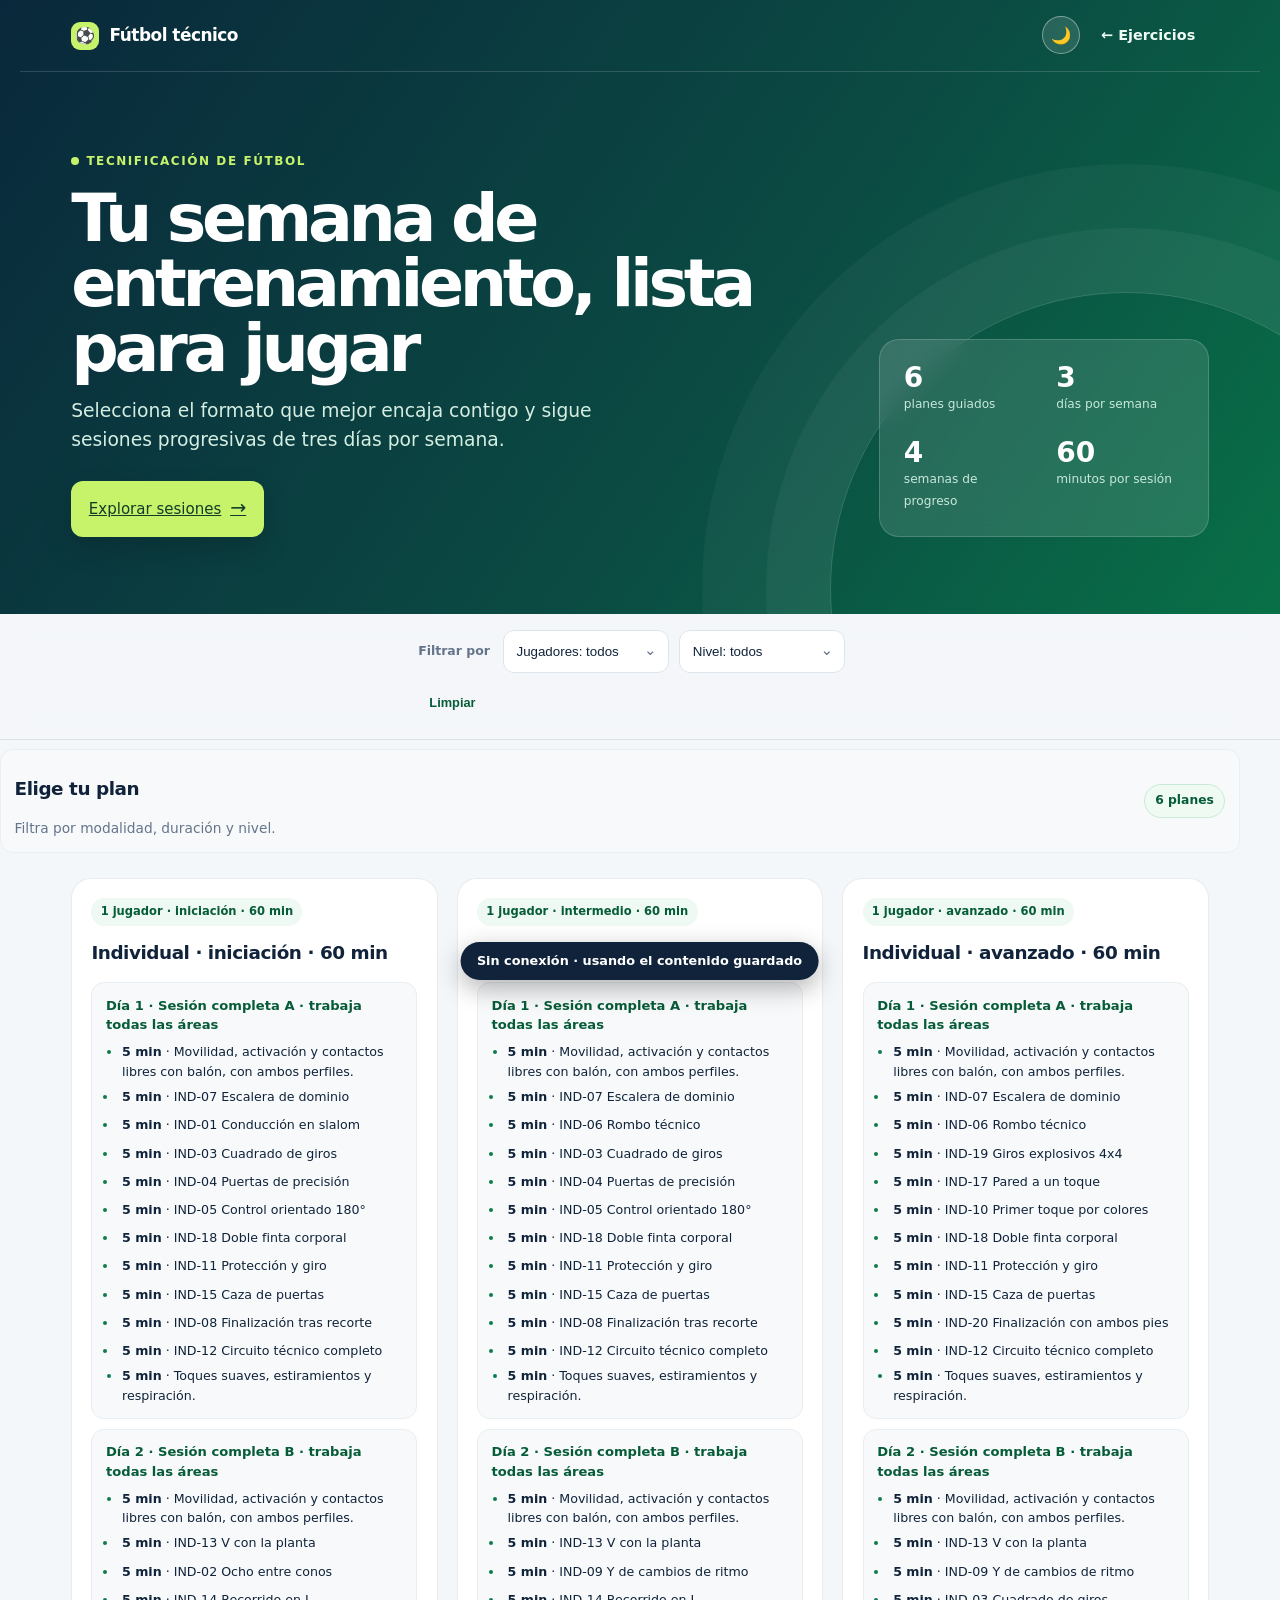
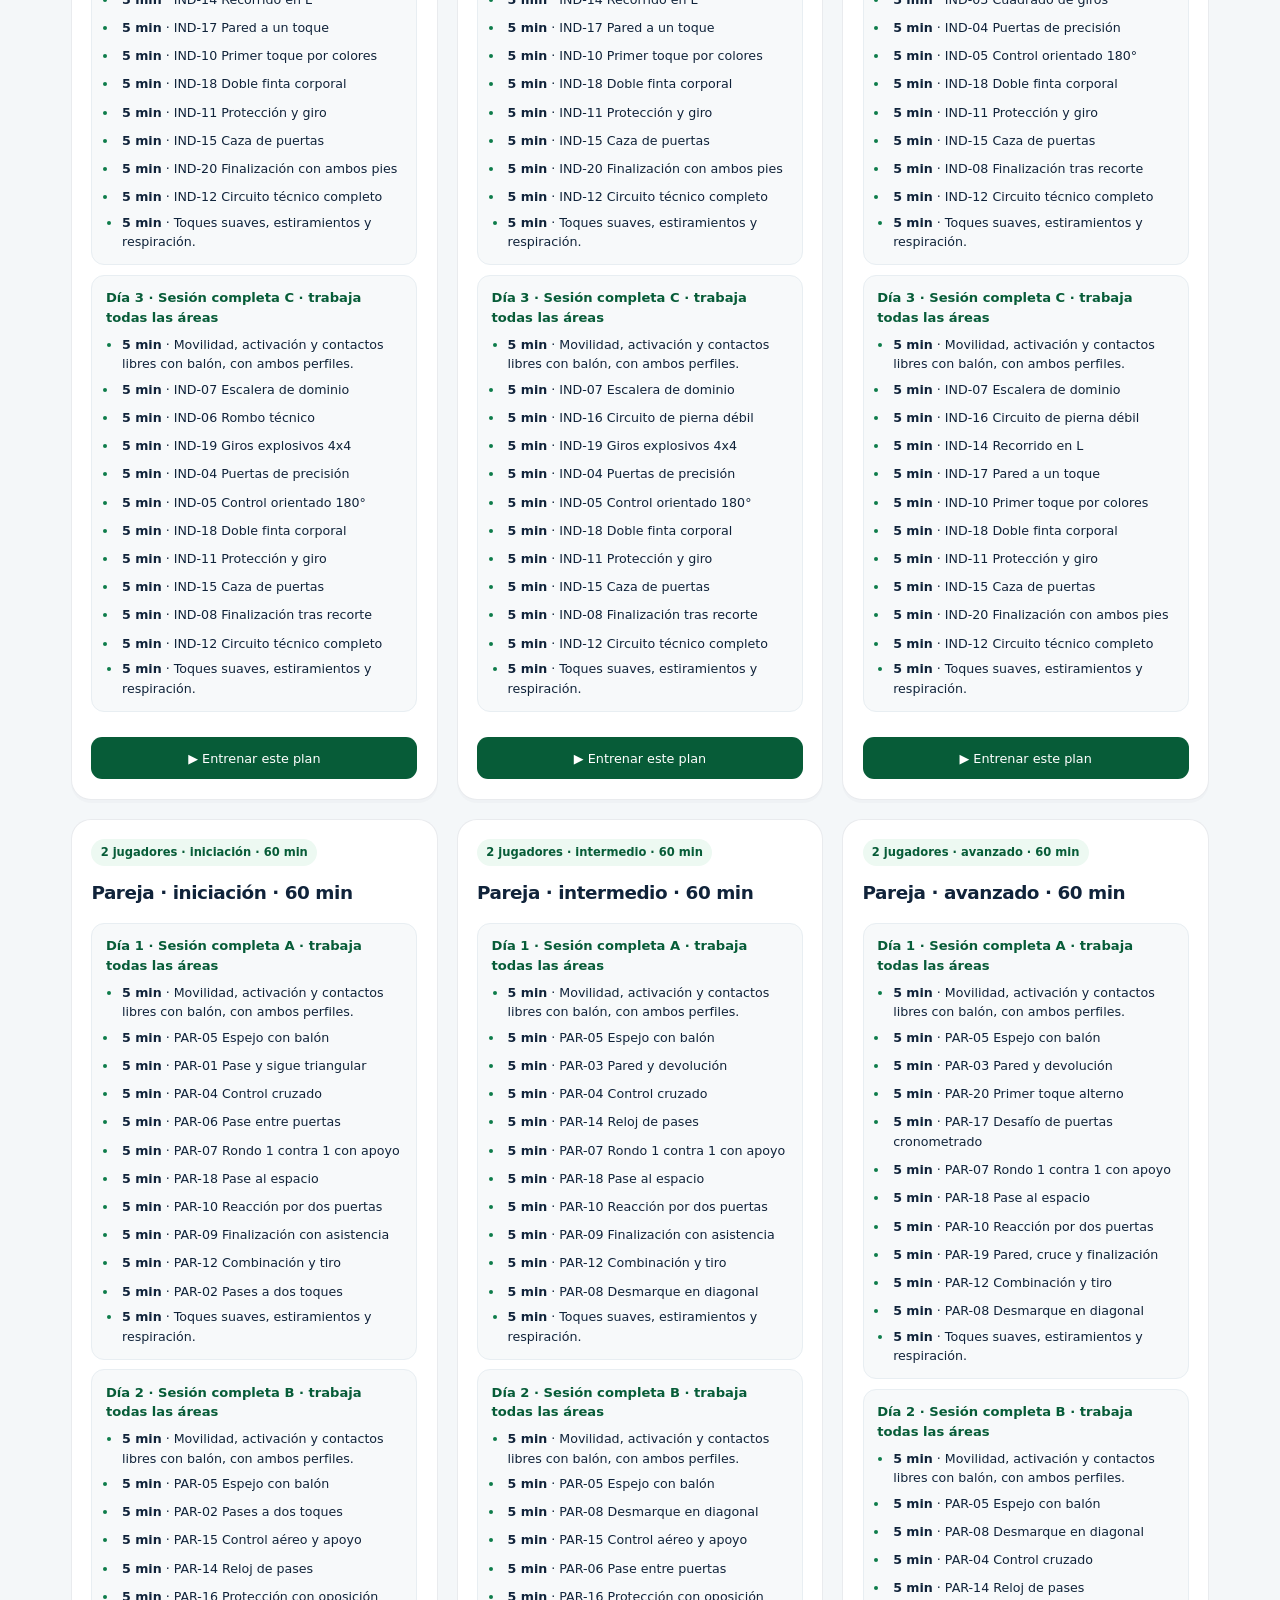
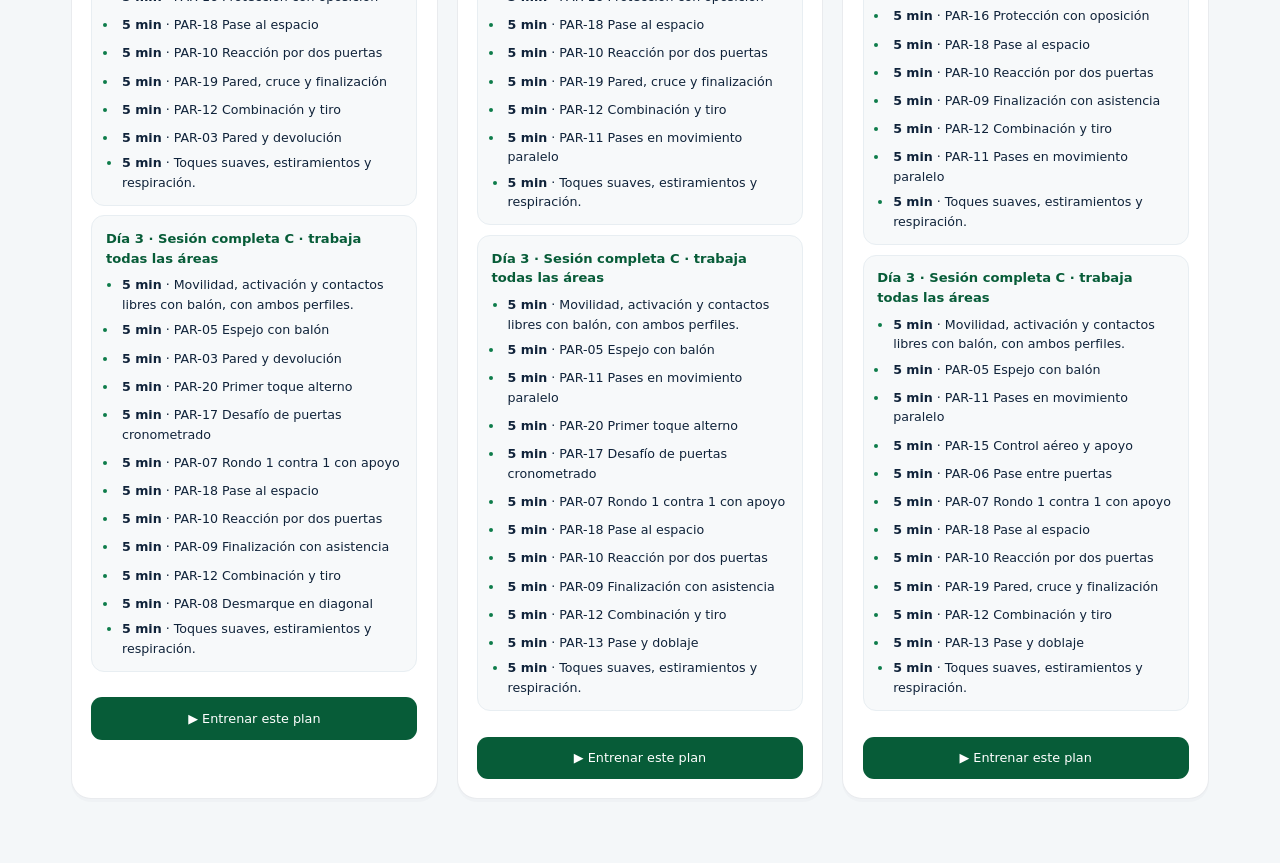
==== commit 809f73c4: "Rediseña los planes: sesiones de 60 min que trabajan todas las áreas - Todas las sesiones duran 60 m" ====
--- a/planes.html
+++ b/planes.html
@@ -1 +1 @@
-<!doctype html><html lang='es'><meta charset='utf-8'><meta name='viewport' content='width=device-width,initial-scale=1,viewport-fit=cover'><meta name='description' content='12 planes de tecnificación de fútbol de 3 días por semana, con modo entrenamiento guiado, cronómetro y demostraciones animadas.'><meta name='theme-color' content='#09283b'><script>try{var _t=JSON.parse(localStorage.getItem('ft:tema'));document.documentElement.dataset.theme=_t||(matchMedia('(prefers-color-scheme:dark)').matches?'dark':'light')}catch(e){}</script><link rel='manifest' href='manifest.webmanifest'><link rel='icon' type='image/png' href='icon-192.png'><link rel='apple-touch-icon' href='apple-touch-icon.png'><title>Planes de tecnificación</title><style>*{box-sizing:border-box}body{margin:0;font:15px system-ui;background:#eef3f6;color:#102a43}header{padding:32px 5vw;background:linear-gradient(135deg,#102a43,#145da0);color:white}header h1{margin:0 0 8px}.filters{position:sticky;top:0;padding:14px 5vw;background:#fffe;display:flex;gap:10px;box-shadow:0 2px 12px #0002}select{padding:10px;border:1px solid #ccd6df;border-radius:8px}main{padding:24px 5vw;display:grid;grid-template-columns:repeat(auto-fit,minmax(340px,1fr));gap:20px}.plan{background:white;border-radius:16px;padding:20px;box-shadow:0 6px 22px #102a4315}.tag{display:inline-block;background:#dceeff;color:#145da0;border-radius:999px;padding:6px 10px;font-size:12px;font-weight:700}h2{font-size:21px}h3{font-size:15px;margin-bottom:6px;border-top:1px solid #e4ebf1;padding-top:12px}ul{margin:0;padding-left:20px;line-height:1.55}.hide{display:none}</style><link rel="stylesheet" href="ui.css"><header><h1>Planes de tecnificación</h1><p>3 días por semana · sesiones de 30 o 60 minutos · progresión de 4 semanas</p></header><div class='filters'><select id='p'><option value=''>Jugadores: todos</option><option value='1'>Individual</option><option value='2'>Pareja</option></select><select id='d'><option value=''>Duración: todas</option><option value='30'>30 minutos</option><option value='60'>60 minutos</option></select><select id='n'><option value=''>Nivel: todos</option><option>iniciación</option><option>intermedio</option><option>avanzado</option></select></div><main><article class='plan' data-p='1' data-d='30' data-n='iniciación'><div class='tag'>1 jugador · iniciación · 30 min</div><h2>Individual · iniciación · 30 min</h2><section><h3>Día 1 · Dominio y conducción</h3><ul><li><b>5 min</b> · Movilidad, activación y contactos libres con balón.</li><li><b>9 min</b> · IND-13 V con la planta</li><li><b>9 min</b> · IND-02 Ocho entre conos</li><li><b>4 min</b> · Repite el ejercicio más difícil intentando superar tu mejor marca.</li><li><b>3 min</b> · Conducción suave y movilidad.</li></ul></section><section><h3>Día 2 · Pase y primer control</h3><ul><li><b>5 min</b> · Movilidad, activación y contactos libres con balón.</li><li><b>9 min</b> · IND-04 Puertas de precisión</li><li><b>9 min</b> · IND-05 Control orientado 180°</li><li><b>4 min</b> · Repite el ejercicio más difícil intentando superar tu mejor marca.</li><li><b>3 min</b> · Conducción suave y movilidad.</li></ul></section><section><h3>Día 3 · Giros y finalización</h3><ul><li><b>5 min</b> · Movilidad, activación y contactos libres con balón.</li><li><b>9 min</b> · IND-03 Cuadrado de giros</li><li><b>9 min</b> · IND-09 Y de cambios de ritmo</li><li><b>4 min</b> · Repite el ejercicio más difícil intentando superar tu mejor marca.</li><li><b>3 min</b> · Conducción suave y movilidad.</li></ul></section></article><article class='plan' data-p='1' data-d='60' data-n='iniciación'><div class='tag'>1 jugador · iniciación · 60 min</div><h2>Individual · iniciación · 60 min</h2><section><h3>Día 1 · Dominio y conducción</h3><ul><li><b>8 min</b> · Movilidad, activación, conducción libre y ambos perfiles.</li><li><b>10 min</b> · IND-13 V con la planta</li><li><b>10 min</b> · IND-02 Ocho entre conos</li><li><b>10 min</b> · IND-01 Conducción en slalom</li><li><b>10 min</b> · IND-07 Escalera de dominio</li><li><b>7 min</b> · Ronda cronometrada: máxima precisión manteniendo buena técnica.</li><li><b>5 min</b> · Toques suaves, respiración y movilidad.</li></ul></section><section><h3>Día 2 · Pase y primer control</h3><ul><li><b>8 min</b> · Movilidad, activación, conducción libre y ambos perfiles.</li><li><b>10 min</b> · IND-04 Puertas de precisión</li><li><b>10 min</b> · IND-05 Control orientado 180°</li><li><b>10 min</b> · IND-17 Pared a un toque</li><li><b>10 min</b> · IND-10 Primer toque por colores</li><li><b>7 min</b> · Ronda cronometrada: máxima precisión manteniendo buena técnica.</li><li><b>5 min</b> · Toques suaves, respiración y movilidad.</li></ul></section><section><h3>Día 3 · Giros y finalización</h3><ul><li><b>8 min</b> · Movilidad, activación, conducción libre y ambos perfiles.</li><li><b>10 min</b> · IND-03 Cuadrado de giros</li><li><b>10 min</b> · IND-09 Y de cambios de ritmo</li><li><b>10 min</b> · IND-08 Finalización tras recorte</li><li><b>10 min</b> · IND-20 Finalización con ambos pies</li><li><b>7 min</b> · Ronda cronometrada: máxima precisión manteniendo buena técnica.</li><li><b>5 min</b> · Toques suaves, respiración y movilidad.</li></ul></section></article><article class='plan' data-p='1' data-d='30' data-n='intermedio'><div class='tag'>1 jugador · intermedio · 30 min</div><h2>Individual · intermedio · 30 min</h2><section><h3>Día 1 · Cambios de dirección</h3><ul><li><b>5 min</b> · Movilidad, activación y contactos libres con balón.</li><li><b>9 min</b> · IND-06 Rombo técnico</li><li><b>9 min</b> · IND-11 Protección y giro</li><li><b>4 min</b> · Repite el ejercicio más difícil intentando superar tu mejor marca.</li><li><b>3 min</b> · Conducción suave y movilidad.</li></ul></section><section><h3>Día 2 · Precisión y reacción</h3><ul><li><b>5 min</b> · Movilidad, activación y contactos libres con balón.</li><li><b>9 min</b> · IND-04 Puertas de precisión</li><li><b>9 min</b> · IND-05 Control orientado 180°</li><li><b>4 min</b> · Repite el ejercicio más difícil intentando superar tu mejor marca.</li><li><b>3 min</b> · Conducción suave y movilidad.</li></ul></section><section><h3>Día 3 · Circuito y tiro</h3><ul><li><b>5 min</b> · Movilidad, activación y contactos libres con balón.</li><li><b>9 min</b> · IND-08 Finalización tras recorte</li><li><b>9 min</b> · IND-09 Y de cambios de ritmo</li><li><b>4 min</b> · Repite el ejercicio más difícil intentando superar tu mejor marca.</li><li><b>3 min</b> · Conducción suave y movilidad.</li></ul></section></article><article class='plan' data-p='1' data-d='60' data-n='intermedio'><div class='tag'>1 jugador · intermedio · 60 min</div><h2>Individual · intermedio · 60 min</h2><section><h3>Día 1 · Cambios de dirección</h3><ul><li><b>8 min</b> · Movilidad, activación, conducción libre y ambos perfiles.</li><li><b>10 min</b> · IND-06 Rombo técnico</li><li><b>10 min</b> · IND-11 Protección y giro</li><li><b>10 min</b> · IND-14 Recorrido en L</li><li><b>10 min</b> · IND-18 Doble finta corporal</li><li><b>7 min</b> · Ronda cronometrada: máxima precisión manteniendo buena técnica.</li><li><b>5 min</b> · Toques suaves, respiración y movilidad.</li></ul></section><section><h3>Día 2 · Precisión y reacción</h3><ul><li><b>8 min</b> · Movilidad, activación, conducción libre y ambos perfiles.</li><li><b>10 min</b> · IND-04 Puertas de precisión</li><li><b>10 min</b> · IND-05 Control orientado 180°</li><li><b>10 min</b> · IND-15 Caza de puertas</li><li><b>10 min</b> · IND-17 Pared a un toque</li><li><b>7 min</b> · Ronda cronometrada: máxima precisión manteniendo buena técnica.</li><li><b>5 min</b> · Toques suaves, respiración y movilidad.</li></ul></section><section><h3>Día 3 · Circuito y tiro</h3><ul><li><b>8 min</b> · Movilidad, activación, conducción libre y ambos perfiles.</li><li><b>10 min</b> · IND-08 Finalización tras recorte</li><li><b>10 min</b> · IND-09 Y de cambios de ritmo</li><li><b>10 min</b> · IND-12 Circuito técnico completo</li><li><b>10 min</b> · IND-20 Finalización con ambos pies</li><li><b>7 min</b> · Ronda cronometrada: máxima precisión manteniendo buena técnica.</li><li><b>5 min</b> · Toques suaves, respiración y movilidad.</li></ul></section></article><article class='plan' data-p='1' data-d='30' data-n='avanzado'><div class='tag'>1 jugador · avanzado · 30 min</div><h2>Individual · avanzado · 30 min</h2><section><h3>Día 1 · Velocidad técnica</h3><ul><li><b>5 min</b> · Movilidad, activación y contactos libres con balón.</li><li><b>9 min</b> · IND-10 Primer toque por colores</li><li><b>9 min</b> · IND-17 Pared a un toque</li><li><b>4 min</b> · Repite el ejercicio más difícil intentando superar tu mejor marca.</li><li><b>3 min</b> · Conducción suave y movilidad.</li></ul></section><section><h3>Día 2 · Regate bajo fatiga</h3><ul><li><b>5 min</b> · Movilidad, activación y contactos libres con balón.</li><li><b>9 min</b> · IND-12 Circuito técnico completo</li><li><b>9 min</b> · IND-15 Caza de puertas</li><li><b>4 min</b> · Repite el ejercicio más difícil intentando superar tu mejor marca.</li><li><b>3 min</b> · Conducción suave y movilidad.</li></ul></section><section><h3>Día 3 · Finalización exigente</h3><ul><li><b>5 min</b> · Movilidad, activación y contactos libres con balón.</li><li><b>9 min</b> · IND-20 Finalización con ambos pies</li><li><b>9 min</b> · IND-08 Finalización tras recorte</li><li><b>4 min</b> · Repite el ejercicio más difícil intentando superar tu mejor marca.</li><li><b>3 min</b> · Conducción suave y movilidad.</li></ul></section></article><article class='plan' data-p='1' data-d='60' data-n='avanzado'><div class='tag'>1 jugador · avanzado · 60 min</div><h2>Individual · avanzado · 60 min</h2><section><h3>Día 1 · Velocidad técnica</h3><ul><li><b>8 min</b> · Movilidad, activación, conducción libre y ambos perfiles.</li><li><b>10 min</b> · IND-10 Primer toque por colores</li><li><b>10 min</b> · IND-17 Pared a un toque</li><li><b>10 min</b> · IND-19 Giros explosivos 4x4</li><li><b>10 min</b> · IND-16 Circuito de pierna débil</li><li><b>7 min</b> · Ronda cronometrada: máxima precisión manteniendo buena técnica.</li><li><b>5 min</b> · Toques suaves, respiración y movilidad.</li></ul></section><section><h3>Día 2 · Regate bajo fatiga</h3><ul><li><b>8 min</b> · Movilidad, activación, conducción libre y ambos perfiles.</li><li><b>10 min</b> · IND-12 Circuito técnico completo</li><li><b>10 min</b> · IND-15 Caza de puertas</li><li><b>10 min</b> · IND-18 Doble finta corporal</li><li><b>10 min</b> · IND-06 Rombo técnico</li><li><b>7 min</b> · Ronda cronometrada: máxima precisión manteniendo buena técnica.</li><li><b>5 min</b> · Toques suaves, respiración y movilidad.</li></ul></section><section><h3>Día 3 · Finalización exigente</h3><ul><li><b>8 min</b> · Movilidad, activación, conducción libre y ambos perfiles.</li><li><b>10 min</b> · IND-20 Finalización con ambos pies</li><li><b>10 min</b> · IND-08 Finalización tras recorte</li><li><b>10 min</b> · IND-11 Protección y giro</li><li><b>10 min</b> · IND-03 Cuadrado de giros</li><li><b>7 min</b> · Ronda cronometrada: máxima precisión manteniendo buena técnica.</li><li><b>5 min</b> · Toques suaves, respiración y movilidad.</li></ul></section></article><article class='plan' data-p='2' data-d='30' data-n='iniciación'><div class='tag'>2 jugadores · iniciación · 30 min</div><h2>Pareja · iniciación · 30 min</h2><section><h3>Día 1 · Pase y apoyo</h3><ul><li><b>5 min</b> · Movilidad, activación y contactos libres con balón.</li><li><b>9 min</b> · PAR-02 Pases a dos toques</li><li><b>9 min</b> · PAR-06 Pase entre puertas</li><li><b>4 min</b> · Repite el ejercicio más difícil intentando superar tu mejor marca.</li><li><b>3 min</b> · Conducción suave y movilidad.</li></ul></section><section><h3>Día 2 · Control orientado</h3><ul><li><b>5 min</b> · Movilidad, activación y contactos libres con balón.</li><li><b>9 min</b> · PAR-04 Control cruzado</li><li><b>9 min</b> · PAR-10 Reacción por dos puertas</li><li><b>4 min</b> · Repite el ejercicio más difícil intentando superar tu mejor marca.</li><li><b>3 min</b> · Conducción suave y movilidad.</li></ul></section><section><h3>Día 3 · Movimiento tras pase</h3><ul><li><b>5 min</b> · Movilidad, activación y contactos libres con balón.</li><li><b>9 min</b> · PAR-03 Pared y devolución</li><li><b>9 min</b> · PAR-08 Desmarque en diagonal</li><li><b>4 min</b> · Repite el ejercicio más difícil intentando superar tu mejor marca.</li><li><b>3 min</b> · Conducción suave y movilidad.</li></ul></section></article><article class='plan' data-p='2' data-d='60' data-n='iniciación'><div class='tag'>2 jugadores · iniciación · 60 min</div><h2>Pareja · iniciación · 60 min</h2><section><h3>Día 1 · Pase y apoyo</h3><ul><li><b>8 min</b> · Movilidad, activación, conducción libre y ambos perfiles.</li><li><b>10 min</b> · PAR-02 Pases a dos toques</li><li><b>10 min</b> · PAR-06 Pase entre puertas</li><li><b>10 min</b> · PAR-01 Pase y sigue triangular</li><li><b>10 min</b> · PAR-14 Reloj de pases</li><li><b>7 min</b> · Ronda cronometrada: máxima precisión manteniendo buena técnica.</li><li><b>5 min</b> · Toques suaves, respiración y movilidad.</li></ul></section><section><h3>Día 2 · Control orientado</h3><ul><li><b>8 min</b> · Movilidad, activación, conducción libre y ambos perfiles.</li><li><b>10 min</b> · PAR-04 Control cruzado</li><li><b>10 min</b> · PAR-10 Reacción por dos puertas</li><li><b>10 min</b> · PAR-15 Control aéreo y apoyo</li><li><b>10 min</b> · PAR-20 Primer toque alterno</li><li><b>7 min</b> · Ronda cronometrada: máxima precisión manteniendo buena técnica.</li><li><b>5 min</b> · Toques suaves, respiración y movilidad.</li></ul></section><section><h3>Día 3 · Movimiento tras pase</h3><ul><li><b>8 min</b> · Movilidad, activación, conducción libre y ambos perfiles.</li><li><b>10 min</b> · PAR-03 Pared y devolución</li><li><b>10 min</b> · PAR-08 Desmarque en diagonal</li><li><b>10 min</b> · PAR-11 Pases en movimiento paralelo</li><li><b>10 min</b> · PAR-13 Pase y doblaje</li><li><b>7 min</b> · Ronda cronometrada: máxima precisión manteniendo buena técnica.</li><li><b>5 min</b> · Toques suaves, respiración y movilidad.</li></ul></section></article><article class='plan' data-p='2' data-d='30' data-n='intermedio'><div class='tag'>2 jugadores · intermedio · 30 min</div><h2>Pareja · intermedio · 30 min</h2><section><h3>Día 1 · Pared y desmarque</h3><ul><li><b>5 min</b> · Movilidad, activación y contactos libres con balón.</li><li><b>9 min</b> · PAR-13 Pase y doblaje</li><li><b>9 min</b> · PAR-03 Pared y devolución</li><li><b>4 min</b> · Repite el ejercicio más difícil intentando superar tu mejor marca.</li><li><b>3 min</b> · Conducción suave y movilidad.</li></ul></section><section><h3>Día 2 · Control y precisión</h3><ul><li><b>5 min</b> · Movilidad, activación y contactos libres con balón.</li><li><b>9 min</b> · PAR-04 Control cruzado</li><li><b>9 min</b> · PAR-10 Reacción por dos puertas</li><li><b>4 min</b> · Repite el ejercicio más difícil intentando superar tu mejor marca.</li><li><b>3 min</b> · Conducción suave y movilidad.</li></ul></section><section><h3>Día 3 · Asistencia y tiro</h3><ul><li><b>5 min</b> · Movilidad, activación y contactos libres con balón.</li><li><b>9 min</b> · PAR-09 Finalización con asistencia</li><li><b>9 min</b> · PAR-12 Combinación y tiro</li><li><b>4 min</b> · Repite el ejercicio más difícil intentando superar tu mejor marca.</li><li><b>3 min</b> · Conducción suave y movilidad.</li></ul></section></article><article class='plan' data-p='2' data-d='60' data-n='intermedio'><div class='tag'>2 jugadores · intermedio · 60 min</div><h2>Pareja · intermedio · 60 min</h2><section><h3>Día 1 · Pared y desmarque</h3><ul><li><b>8 min</b> · Movilidad, activación, conducción libre y ambos perfiles.</li><li><b>10 min</b> · PAR-13 Pase y doblaje</li><li><b>10 min</b> · PAR-03 Pared y devolución</li><li><b>10 min</b> · PAR-08 Desmarque en diagonal</li><li><b>10 min</b> · PAR-18 Pase al espacio</li><li><b>7 min</b> · Ronda cronometrada: máxima precisión manteniendo buena técnica.</li><li><b>5 min</b> · Toques suaves, respiración y movilidad.</li></ul></section><section><h3>Día 2 · Control y precisión</h3><ul><li><b>8 min</b> · Movilidad, activación, conducción libre y ambos perfiles.</li><li><b>10 min</b> · PAR-04 Control cruzado</li><li><b>10 min</b> · PAR-10 Reacción por dos puertas</li><li><b>10 min</b> · PAR-15 Control aéreo y apoyo</li><li><b>10 min</b> · PAR-20 Primer toque alterno</li><li><b>7 min</b> · Ronda cronometrada: máxima precisión manteniendo buena técnica.</li><li><b>5 min</b> · Toques suaves, respiración y movilidad.</li></ul></section><section><h3>Día 3 · Asistencia y tiro</h3><ul><li><b>8 min</b> · Movilidad, activación, conducción libre y ambos perfiles.</li><li><b>10 min</b> · PAR-09 Finalización con asistencia</li><li><b>10 min</b> · PAR-12 Combinación y tiro</li><li><b>10 min</b> · PAR-19 Pared, cruce y finalización</li><li><b>10 min</b> · PAR-06 Pase entre puertas</li><li><b>7 min</b> · Ronda cronometrada: máxima precisión manteniendo buena técnica.</li><li><b>5 min</b> · Toques suaves, respiración y movilidad.</li></ul></section></article><article class='plan' data-p='2' data-d='30' data-n='avanzado'><div class='tag'>2 jugadores · avanzado · 30 min</div><h2>Pareja · avanzado · 30 min</h2><section><h3>Día 1 · Protección y presión</h3><ul><li><b>5 min</b> · Movilidad, activación y contactos libres con balón.</li><li><b>9 min</b> · PAR-07 Rondo 1 contra 1 con apoyo</li><li><b>9 min</b> · PAR-16 Protección con oposición</li><li><b>4 min</b> · Repite el ejercicio más difícil intentando superar tu mejor marca.</li><li><b>3 min</b> · Conducción suave y movilidad.</li></ul></section><section><h3>Día 2 · Velocidad de combinación</h3><ul><li><b>5 min</b> · Movilidad, activación y contactos libres con balón.</li><li><b>9 min</b> · PAR-03 Pared y devolución</li><li><b>9 min</b> · PAR-13 Pase y doblaje</li><li><b>4 min</b> · Repite el ejercicio más difícil intentando superar tu mejor marca.</li><li><b>3 min</b> · Conducción suave y movilidad.</li></ul></section><section><h3>Día 3 · Finalización combinada</h3><ul><li><b>5 min</b> · Movilidad, activación y contactos libres con balón.</li><li><b>9 min</b> · PAR-09 Finalización con asistencia</li><li><b>9 min</b> · PAR-12 Combinación y tiro</li><li><b>4 min</b> · Repite el ejercicio más difícil intentando superar tu mejor marca.</li><li><b>3 min</b> · Conducción suave y movilidad.</li></ul></section></article><article class='plan' data-p='2' data-d='60' data-n='avanzado'><div class='tag'>2 jugadores · avanzado · 60 min</div><h2>Pareja · avanzado · 60 min</h2><section><h3>Día 1 · Protección y presión</h3><ul><li><b>8 min</b> · Movilidad, activación, conducción libre y ambos perfiles.</li><li><b>10 min</b> · PAR-07 Rondo 1 contra 1 con apoyo</li><li><b>10 min</b> · PAR-16 Protección con oposición</li><li><b>10 min</b> · PAR-17 Desafío de puertas cronometrado</li><li><b>10 min</b> · PAR-20 Primer toque alterno</li><li><b>7 min</b> · Ronda cronometrada: máxima precisión manteniendo buena técnica.</li><li><b>5 min</b> · Toques suaves, respiración y movilidad.</li></ul></section><section><h3>Día 2 · Velocidad de combinación</h3><ul><li><b>8 min</b> · Movilidad, activación, conducción libre y ambos perfiles.</li><li><b>10 min</b> · PAR-03 Pared y devolución</li><li><b>10 min</b> · PAR-13 Pase y doblaje</li><li><b>10 min</b> · PAR-14 Reloj de pases</li><li><b>10 min</b> · PAR-18 Pase al espacio</li><li><b>7 min</b> · Ronda cronometrada: máxima precisión manteniendo buena técnica.</li><li><b>5 min</b> · Toques suaves, respiración y movilidad.</li></ul></section><section><h3>Día 3 · Finalización combinada</h3><ul><li><b>8 min</b> · Movilidad, activación, conducción libre y ambos perfiles.</li><li><b>10 min</b> · PAR-09 Finalización con asistencia</li><li><b>10 min</b> · PAR-12 Combinación y tiro</li><li><b>10 min</b> · PAR-19 Pared, cruce y finalización</li><li><b>10 min</b> · PAR-11 Pases en movimiento paralelo</li><li><b>7 min</b> · Ronda cronometrada: máxima precisión manteniendo buena técnica.</li><li><b>5 min</b> · Toques suaves, respiración y movilidad.</li></ul></section></article></main><script>const q=s=>document.querySelector(s),f=()=>document.querySelectorAll('.plan').forEach(c=>c.classList.toggle('hide',(q('#p').value&&c.dataset.p!=q('#p').value)||(q('#d').value&&c.dataset.d!=q('#d').value)||(q('#n').value&&c.dataset.n!=q('#n').value)));document.querySelectorAll('select').forEach(x=>x.onchange=f)</script><script src="data.js"></script><script defer src="ui.js"></script></html>+<!doctype html><html lang='es'><meta charset='utf-8'><meta name='viewport' content='width=device-width,initial-scale=1,viewport-fit=cover'><meta name='description' content='12 planes de tecnificación de fútbol de 3 días por semana, con sesiones de 60 minutos que trabajan todas las áreas, modo entrenamiento guiado, cronómetro y demostraciones animadas.'><meta name='theme-color' content='#09283b'><script>try{var _t=JSON.parse(localStorage.getItem('ft:tema'));document.documentElement.dataset.theme=_t||(matchMedia('(prefers-color-scheme:dark)').matches?'dark':'light')}catch(e){}</script><link rel='manifest' href='manifest.webmanifest'><link rel='icon' type='image/png' href='icon-192.png'><link rel='apple-touch-icon' href='apple-touch-icon.png'><title>Planes de tecnificación</title><style>*{box-sizing:border-box}body{margin:0;font:15px system-ui;background:#eef3f6;color:#102a43}header{padding:32px 5vw;background:linear-gradient(135deg,#102a43,#145da0);color:white}header h1{margin:0 0 8px}.filters{position:sticky;top:0;padding:14px 5vw;background:#fffe;display:flex;gap:10px;box-shadow:0 2px 12px #0002}select{padding:10px;border:1px solid #ccd6df;border-radius:8px}main{padding:24px 5vw;display:grid;grid-template-columns:repeat(auto-fit,minmax(340px,1fr));gap:20px}.plan{background:white;border-radius:16px;padding:20px;box-shadow:0 6px 22px #102a4315}.tag{display:inline-block;background:#dceeff;color:#145da0;border-radius:999px;padding:6px 10px;font-size:12px;font-weight:700}h2{font-size:21px}h3{font-size:15px;margin-bottom:6px;border-top:1px solid #e4ebf1;padding-top:12px}ul{margin:0;padding-left:20px;line-height:1.55}.hide{display:none}</style><link rel="stylesheet" href="ui.css"><header><h1>Planes de tecnificación</h1><p>3 días por semana · sesiones de 60 minutos que trabajan todas las áreas · progresión de 4 semanas</p></header><div class='filters'><select id='p'><option value=''>Jugadores: todos</option><option value='1'>Individual</option><option value='2'>Pareja</option></select><select id='n'><option value=''>Nivel: todos</option><option>iniciación</option><option>intermedio</option><option>avanzado</option></select></div><main><article class='plan' data-p='1' data-d='60' data-n='iniciación'><div class='tag'>1 jugador · iniciación · 60 min</div><h2>Individual · iniciación · 60 min</h2><section><h3>Día 1 · Sesión completa A · trabaja todas las áreas</h3><ul><li><b>5 min</b> · Movilidad, activación y contactos libres con balón, con ambos perfiles.</li><li><b>5 min</b> · IND-07 Escalera de dominio</li><li><b>5 min</b> · IND-01 Conducción en slalom</li><li><b>5 min</b> · IND-03 Cuadrado de giros</li><li><b>5 min</b> · IND-04 Puertas de precisión</li><li><b>5 min</b> · IND-05 Control orientado 180°</li><li><b>5 min</b> · IND-18 Doble finta corporal</li><li><b>5 min</b> · IND-11 Protección y giro</li><li><b>5 min</b> · IND-15 Caza de puertas</li><li><b>5 min</b> · IND-08 Finalización tras recorte</li><li><b>5 min</b> · IND-12 Circuito técnico completo</li><li><b>5 min</b> · Toques suaves, estiramientos y respiración.</li></ul></section><section><h3>Día 2 · Sesión completa B · trabaja todas las áreas</h3><ul><li><b>5 min</b> · Movilidad, activación y contactos libres con balón, con ambos perfiles.</li><li><b>5 min</b> · IND-13 V con la planta</li><li><b>5 min</b> · IND-02 Ocho entre conos</li><li><b>5 min</b> · IND-14 Recorrido en L</li><li><b>5 min</b> · IND-17 Pared a un toque</li><li><b>5 min</b> · IND-10 Primer toque por colores</li><li><b>5 min</b> · IND-18 Doble finta corporal</li><li><b>5 min</b> · IND-11 Protección y giro</li><li><b>5 min</b> · IND-15 Caza de puertas</li><li><b>5 min</b> · IND-20 Finalización con ambos pies</li><li><b>5 min</b> · IND-12 Circuito técnico completo</li><li><b>5 min</b> · Toques suaves, estiramientos y respiración.</li></ul></section><section><h3>Día 3 · Sesión completa C · trabaja todas las áreas</h3><ul><li><b>5 min</b> · Movilidad, activación y contactos libres con balón, con ambos perfiles.</li><li><b>5 min</b> · IND-07 Escalera de dominio</li><li><b>5 min</b> · IND-06 Rombo técnico</li><li><b>5 min</b> · IND-19 Giros explosivos 4x4</li><li><b>5 min</b> · IND-04 Puertas de precisión</li><li><b>5 min</b> · IND-05 Control orientado 180°</li><li><b>5 min</b> · IND-18 Doble finta corporal</li><li><b>5 min</b> · IND-11 Protección y giro</li><li><b>5 min</b> · IND-15 Caza de puertas</li><li><b>5 min</b> · IND-08 Finalización tras recorte</li><li><b>5 min</b> · IND-12 Circuito técnico completo</li><li><b>5 min</b> · Toques suaves, estiramientos y respiración.</li></ul></section></article><article class='plan' data-p='1' data-d='60' data-n='intermedio'><div class='tag'>1 jugador · intermedio · 60 min</div><h2>Individual · intermedio · 60 min</h2><section><h3>Día 1 · Sesión completa A · trabaja todas las áreas</h3><ul><li><b>5 min</b> · Movilidad, activación y contactos libres con balón, con ambos perfiles.</li><li><b>5 min</b> · IND-07 Escalera de dominio</li><li><b>5 min</b> · IND-06 Rombo técnico</li><li><b>5 min</b> · IND-03 Cuadrado de giros</li><li><b>5 min</b> · IND-04 Puertas de precisión</li><li><b>5 min</b> · IND-05 Control orientado 180°</li><li><b>5 min</b> · IND-18 Doble finta corporal</li><li><b>5 min</b> · IND-11 Protección y giro</li><li><b>5 min</b> · IND-15 Caza de puertas</li><li><b>5 min</b> · IND-08 Finalización tras recorte</li><li><b>5 min</b> · IND-12 Circuito técnico completo</li><li><b>5 min</b> · Toques suaves, estiramientos y respiración.</li></ul></section><section><h3>Día 2 · Sesión completa B · trabaja todas las áreas</h3><ul><li><b>5 min</b> · Movilidad, activación y contactos libres con balón, con ambos perfiles.</li><li><b>5 min</b> · IND-13 V con la planta</li><li><b>5 min</b> · IND-09 Y de cambios de ritmo</li><li><b>5 min</b> · IND-14 Recorrido en L</li><li><b>5 min</b> · IND-17 Pared a un toque</li><li><b>5 min</b> · IND-10 Primer toque por colores</li><li><b>5 min</b> · IND-18 Doble finta corporal</li><li><b>5 min</b> · IND-11 Protección y giro</li><li><b>5 min</b> · IND-15 Caza de puertas</li><li><b>5 min</b> · IND-20 Finalización con ambos pies</li><li><b>5 min</b> · IND-12 Circuito técnico completo</li><li><b>5 min</b> · Toques suaves, estiramientos y respiración.</li></ul></section><section><h3>Día 3 · Sesión completa C · trabaja todas las áreas</h3><ul><li><b>5 min</b> · Movilidad, activación y contactos libres con balón, con ambos perfiles.</li><li><b>5 min</b> · IND-07 Escalera de dominio</li><li><b>5 min</b> · IND-16 Circuito de pierna débil</li><li><b>5 min</b> · IND-19 Giros explosivos 4x4</li><li><b>5 min</b> · IND-04 Puertas de precisión</li><li><b>5 min</b> · IND-05 Control orientado 180°</li><li><b>5 min</b> · IND-18 Doble finta corporal</li><li><b>5 min</b> · IND-11 Protección y giro</li><li><b>5 min</b> · IND-15 Caza de puertas</li><li><b>5 min</b> · IND-08 Finalización tras recorte</li><li><b>5 min</b> · IND-12 Circuito técnico completo</li><li><b>5 min</b> · Toques suaves, estiramientos y respiración.</li></ul></section></article><article class='plan' data-p='1' data-d='60' data-n='avanzado'><div class='tag'>1 jugador · avanzado · 60 min</div><h2>Individual · avanzado · 60 min</h2><section><h3>Día 1 · Sesión completa A · trabaja todas las áreas</h3><ul><li><b>5 min</b> · Movilidad, activación y contactos libres con balón, con ambos perfiles.</li><li><b>5 min</b> · IND-07 Escalera de dominio</li><li><b>5 min</b> · IND-06 Rombo técnico</li><li><b>5 min</b> · IND-19 Giros explosivos 4x4</li><li><b>5 min</b> · IND-17 Pared a un toque</li><li><b>5 min</b> · IND-10 Primer toque por colores</li><li><b>5 min</b> · IND-18 Doble finta corporal</li><li><b>5 min</b> · IND-11 Protección y giro</li><li><b>5 min</b> · IND-15 Caza de puertas</li><li><b>5 min</b> · IND-20 Finalización con ambos pies</li><li><b>5 min</b> · IND-12 Circuito técnico completo</li><li><b>5 min</b> · Toques suaves, estiramientos y respiración.</li></ul></section><section><h3>Día 2 · Sesión completa B · trabaja todas las áreas</h3><ul><li><b>5 min</b> · Movilidad, activación y contactos libres con balón, con ambos perfiles.</li><li><b>5 min</b> · IND-13 V con la planta</li><li><b>5 min</b> · IND-09 Y de cambios de ritmo</li><li><b>5 min</b> · IND-03 Cuadrado de giros</li><li><b>5 min</b> · IND-04 Puertas de precisión</li><li><b>5 min</b> · IND-05 Control orientado 180°</li><li><b>5 min</b> · IND-18 Doble finta corporal</li><li><b>5 min</b> · IND-11 Protección y giro</li><li><b>5 min</b> · IND-15 Caza de puertas</li><li><b>5 min</b> · IND-08 Finalización tras recorte</li><li><b>5 min</b> · IND-12 Circuito técnico completo</li><li><b>5 min</b> · Toques suaves, estiramientos y respiración.</li></ul></section><section><h3>Día 3 · Sesión completa C · trabaja todas las áreas</h3><ul><li><b>5 min</b> · Movilidad, activación y contactos libres con balón, con ambos perfiles.</li><li><b>5 min</b> · IND-07 Escalera de dominio</li><li><b>5 min</b> · IND-16 Circuito de pierna débil</li><li><b>5 min</b> · IND-14 Recorrido en L</li><li><b>5 min</b> · IND-17 Pared a un toque</li><li><b>5 min</b> · IND-10 Primer toque por colores</li><li><b>5 min</b> · IND-18 Doble finta corporal</li><li><b>5 min</b> · IND-11 Protección y giro</li><li><b>5 min</b> · IND-15 Caza de puertas</li><li><b>5 min</b> · IND-20 Finalización con ambos pies</li><li><b>5 min</b> · IND-12 Circuito técnico completo</li><li><b>5 min</b> · Toques suaves, estiramientos y respiración.</li></ul></section></article><article class='plan' data-p='2' data-d='60' data-n='iniciación'><div class='tag'>2 jugadores · iniciación · 60 min</div><h2>Pareja · iniciación · 60 min</h2><section><h3>Día 1 · Sesión completa A · trabaja todas las áreas</h3><ul><li><b>5 min</b> · Movilidad, activación y contactos libres con balón, con ambos perfiles.</li><li><b>5 min</b> · PAR-05 Espejo con balón</li><li><b>5 min</b> · PAR-01 Pase y sigue triangular</li><li><b>5 min</b> · PAR-04 Control cruzado</li><li><b>5 min</b> · PAR-06 Pase entre puertas</li><li><b>5 min</b> · PAR-07 Rondo 1 contra 1 con apoyo</li><li><b>5 min</b> · PAR-18 Pase al espacio</li><li><b>5 min</b> · PAR-10 Reacción por dos puertas</li><li><b>5 min</b> · PAR-09 Finalización con asistencia</li><li><b>5 min</b> · PAR-12 Combinación y tiro</li><li><b>5 min</b> · PAR-02 Pases a dos toques</li><li><b>5 min</b> · Toques suaves, estiramientos y respiración.</li></ul></section><section><h3>Día 2 · Sesión completa B · trabaja todas las áreas</h3><ul><li><b>5 min</b> · Movilidad, activación y contactos libres con balón, con ambos perfiles.</li><li><b>5 min</b> · PAR-05 Espejo con balón</li><li><b>5 min</b> · PAR-02 Pases a dos toques</li><li><b>5 min</b> · PAR-15 Control aéreo y apoyo</li><li><b>5 min</b> · PAR-14 Reloj de pases</li><li><b>5 min</b> · PAR-16 Protección con oposición</li><li><b>5 min</b> · PAR-18 Pase al espacio</li><li><b>5 min</b> · PAR-10 Reacción por dos puertas</li><li><b>5 min</b> · PAR-19 Pared, cruce y finalización</li><li><b>5 min</b> · PAR-12 Combinación y tiro</li><li><b>5 min</b> · PAR-03 Pared y devolución</li><li><b>5 min</b> · Toques suaves, estiramientos y respiración.</li></ul></section><section><h3>Día 3 · Sesión completa C · trabaja todas las áreas</h3><ul><li><b>5 min</b> · Movilidad, activación y contactos libres con balón, con ambos perfiles.</li><li><b>5 min</b> · PAR-05 Espejo con balón</li><li><b>5 min</b> · PAR-03 Pared y devolución</li><li><b>5 min</b> · PAR-20 Primer toque alterno</li><li><b>5 min</b> · PAR-17 Desafío de puertas cronometrado</li><li><b>5 min</b> · PAR-07 Rondo 1 contra 1 con apoyo</li><li><b>5 min</b> · PAR-18 Pase al espacio</li><li><b>5 min</b> · PAR-10 Reacción por dos puertas</li><li><b>5 min</b> · PAR-09 Finalización con asistencia</li><li><b>5 min</b> · PAR-12 Combinación y tiro</li><li><b>5 min</b> · PAR-08 Desmarque en diagonal</li><li><b>5 min</b> · Toques suaves, estiramientos y respiración.</li></ul></section></article><article class='plan' data-p='2' data-d='60' data-n='intermedio'><div class='tag'>2 jugadores · intermedio · 60 min</div><h2>Pareja · intermedio · 60 min</h2><section><h3>Día 1 · Sesión completa A · trabaja todas las áreas</h3><ul><li><b>5 min</b> · Movilidad, activación y contactos libres con balón, con ambos perfiles.</li><li><b>5 min</b> · PAR-05 Espejo con balón</li><li><b>5 min</b> · PAR-03 Pared y devolución</li><li><b>5 min</b> · PAR-04 Control cruzado</li><li><b>5 min</b> · PAR-14 Reloj de pases</li><li><b>5 min</b> · PAR-07 Rondo 1 contra 1 con apoyo</li><li><b>5 min</b> · PAR-18 Pase al espacio</li><li><b>5 min</b> · PAR-10 Reacción por dos puertas</li><li><b>5 min</b> · PAR-09 Finalización con asistencia</li><li><b>5 min</b> · PAR-12 Combinación y tiro</li><li><b>5 min</b> · PAR-08 Desmarque en diagonal</li><li><b>5 min</b> · Toques suaves, estiramientos y respiración.</li></ul></section><section><h3>Día 2 · Sesión completa B · trabaja todas las áreas</h3><ul><li><b>5 min</b> · Movilidad, activación y contactos libres con balón, con ambos perfiles.</li><li><b>5 min</b> · PAR-05 Espejo con balón</li><li><b>5 min</b> · PAR-08 Desmarque en diagonal</li><li><b>5 min</b> · PAR-15 Control aéreo y apoyo</li><li><b>5 min</b> · PAR-06 Pase entre puertas</li><li><b>5 min</b> · PAR-16 Protección con oposición</li><li><b>5 min</b> · PAR-18 Pase al espacio</li><li><b>5 min</b> · PAR-10 Reacción por dos puertas</li><li><b>5 min</b> · PAR-19 Pared, cruce y finalización</li><li><b>5 min</b> · PAR-12 Combinación y tiro</li><li><b>5 min</b> · PAR-11 Pases en movimiento paralelo</li><li><b>5 min</b> · Toques suaves, estiramientos y respiración.</li></ul></section><section><h3>Día 3 · Sesión completa C · trabaja todas las áreas</h3><ul><li><b>5 min</b> · Movilidad, activación y contactos libres con balón, con ambos perfiles.</li><li><b>5 min</b> · PAR-05 Espejo con balón</li><li><b>5 min</b> · PAR-11 Pases en movimiento paralelo</li><li><b>5 min</b> · PAR-20 Primer toque alterno</li><li><b>5 min</b> · PAR-17 Desafío de puertas cronometrado</li><li><b>5 min</b> · PAR-07 Rondo 1 contra 1 con apoyo</li><li><b>5 min</b> · PAR-18 Pase al espacio</li><li><b>5 min</b> · PAR-10 Reacción por dos puertas</li><li><b>5 min</b> · PAR-09 Finalización con asistencia</li><li><b>5 min</b> · PAR-12 Combinación y tiro</li><li><b>5 min</b> · PAR-13 Pase y doblaje</li><li><b>5 min</b> · Toques suaves, estiramientos y respiración.</li></ul></section></article><article class='plan' data-p='2' data-d='60' data-n='avanzado'><div class='tag'>2 jugadores · avanzado · 60 min</div><h2>Pareja · avanzado · 60 min</h2><section><h3>Día 1 · Sesión completa A · trabaja todas las áreas</h3><ul><li><b>5 min</b> · Movilidad, activación y contactos libres con balón, con ambos perfiles.</li><li><b>5 min</b> · PAR-05 Espejo con balón</li><li><b>5 min</b> · PAR-03 Pared y devolución</li><li><b>5 min</b> · PAR-20 Primer toque alterno</li><li><b>5 min</b> · PAR-17 Desafío de puertas cronometrado</li><li><b>5 min</b> · PAR-07 Rondo 1 contra 1 con apoyo</li><li><b>5 min</b> · PAR-18 Pase al espacio</li><li><b>5 min</b> · PAR-10 Reacción por dos puertas</li><li><b>5 min</b> · PAR-19 Pared, cruce y finalización</li><li><b>5 min</b> · PAR-12 Combinación y tiro</li><li><b>5 min</b> · PAR-08 Desmarque en diagonal</li><li><b>5 min</b> · Toques suaves, estiramientos y respiración.</li></ul></section><section><h3>Día 2 · Sesión completa B · trabaja todas las áreas</h3><ul><li><b>5 min</b> · Movilidad, activación y contactos libres con balón, con ambos perfiles.</li><li><b>5 min</b> · PAR-05 Espejo con balón</li><li><b>5 min</b> · PAR-08 Desmarque en diagonal</li><li><b>5 min</b> · PAR-04 Control cruzado</li><li><b>5 min</b> · PAR-14 Reloj de pases</li><li><b>5 min</b> · PAR-16 Protección con oposición</li><li><b>5 min</b> · PAR-18 Pase al espacio</li><li><b>5 min</b> · PAR-10 Reacción por dos puertas</li><li><b>5 min</b> · PAR-09 Finalización con asistencia</li><li><b>5 min</b> · PAR-12 Combinación y tiro</li><li><b>5 min</b> · PAR-11 Pases en movimiento paralelo</li><li><b>5 min</b> · Toques suaves, estiramientos y respiración.</li></ul></section><section><h3>Día 3 · Sesión completa C · trabaja todas las áreas</h3><ul><li><b>5 min</b> · Movilidad, activación y contactos libres con balón, con ambos perfiles.</li><li><b>5 min</b> · PAR-05 Espejo con balón</li><li><b>5 min</b> · PAR-11 Pases en movimiento paralelo</li><li><b>5 min</b> · PAR-15 Control aéreo y apoyo</li><li><b>5 min</b> · PAR-06 Pase entre puertas</li><li><b>5 min</b> · PAR-07 Rondo 1 contra 1 con apoyo</li><li><b>5 min</b> · PAR-18 Pase al espacio</li><li><b>5 min</b> · PAR-10 Reacción por dos puertas</li><li><b>5 min</b> · PAR-19 Pared, cruce y finalización</li><li><b>5 min</b> · PAR-12 Combinación y tiro</li><li><b>5 min</b> · PAR-13 Pase y doblaje</li><li><b>5 min</b> · Toques suaves, estiramientos y respiración.</li></ul></section></article></main><script>const q=s=>document.querySelector(s),f=()=>document.querySelectorAll('.plan').forEach(c=>c.classList.toggle('hide',(q('#p').value&&c.dataset.p!=q('#p').value)||(q('#n').value&&c.dataset.n!=q('#n').value)));document.querySelectorAll('select').forEach(x=>x.onchange=f)</script><script src='data.js'></script><script defer src='ui.js'></script></html>
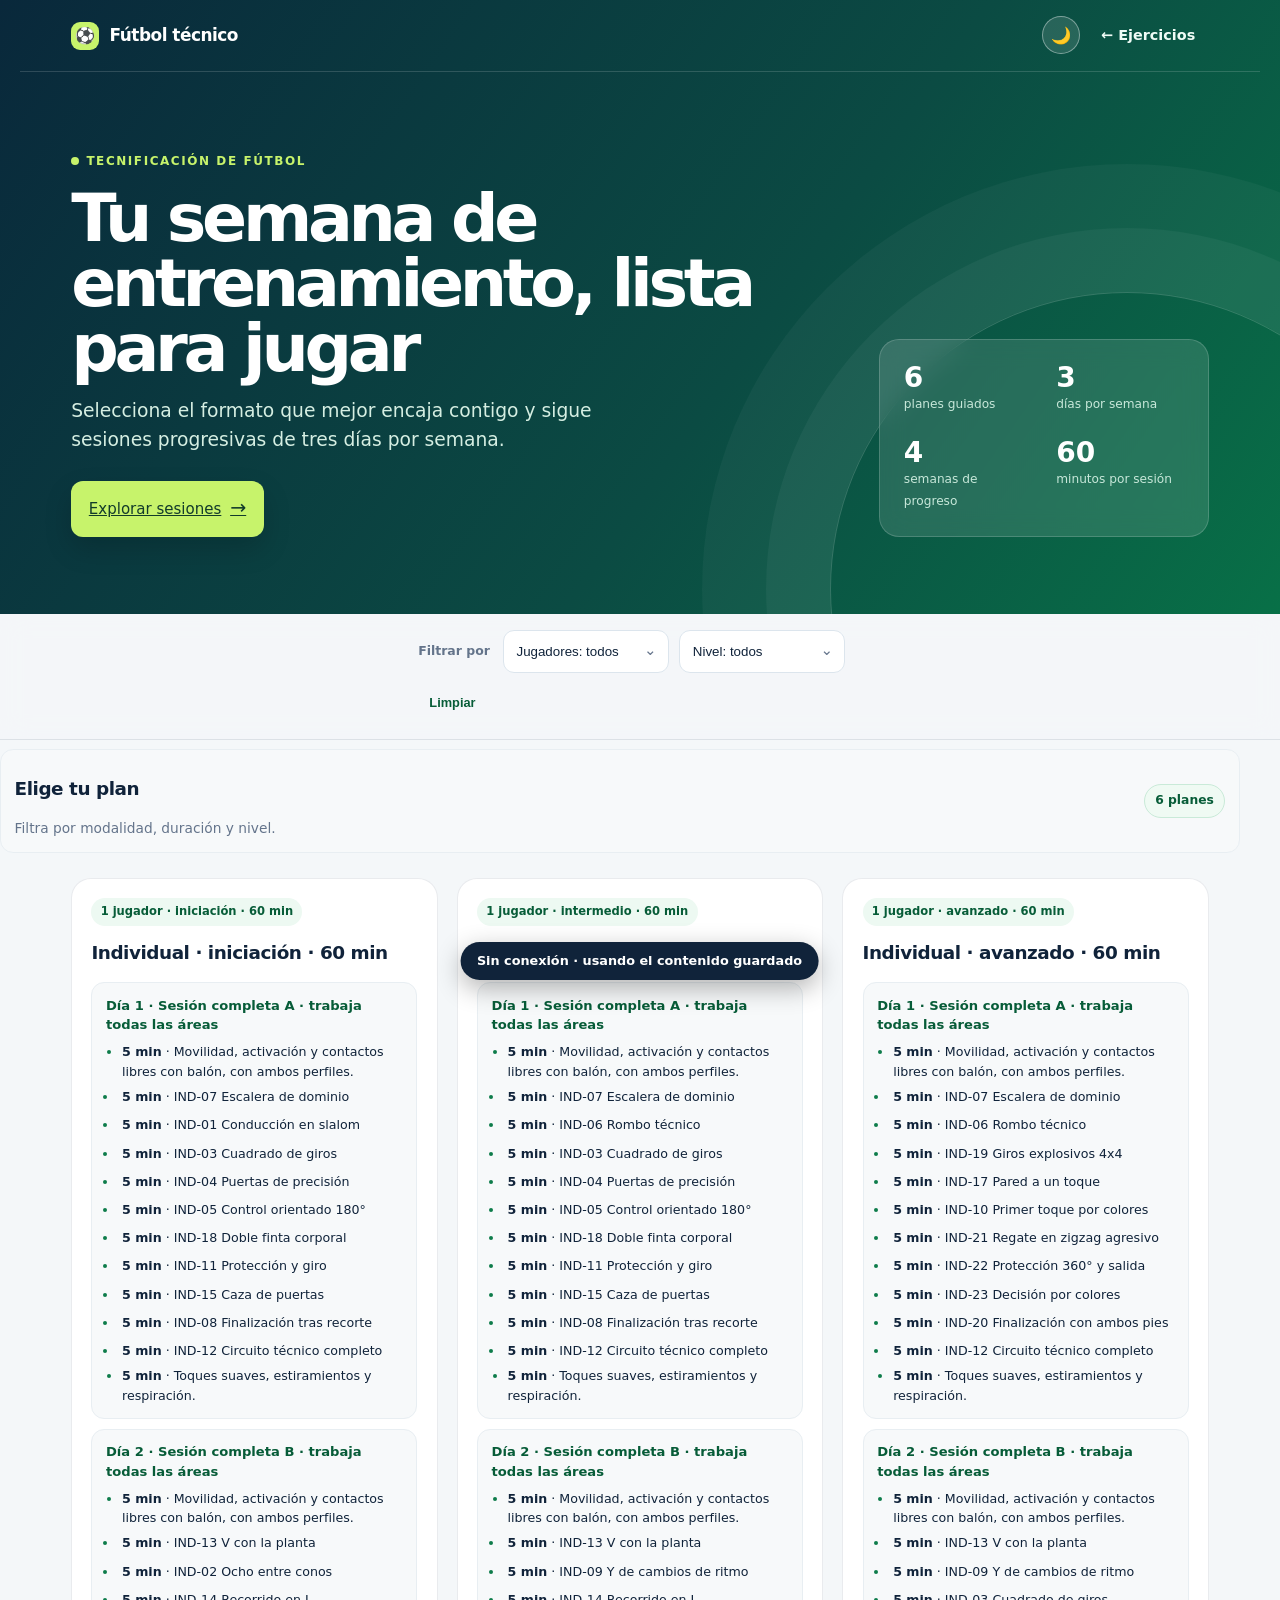
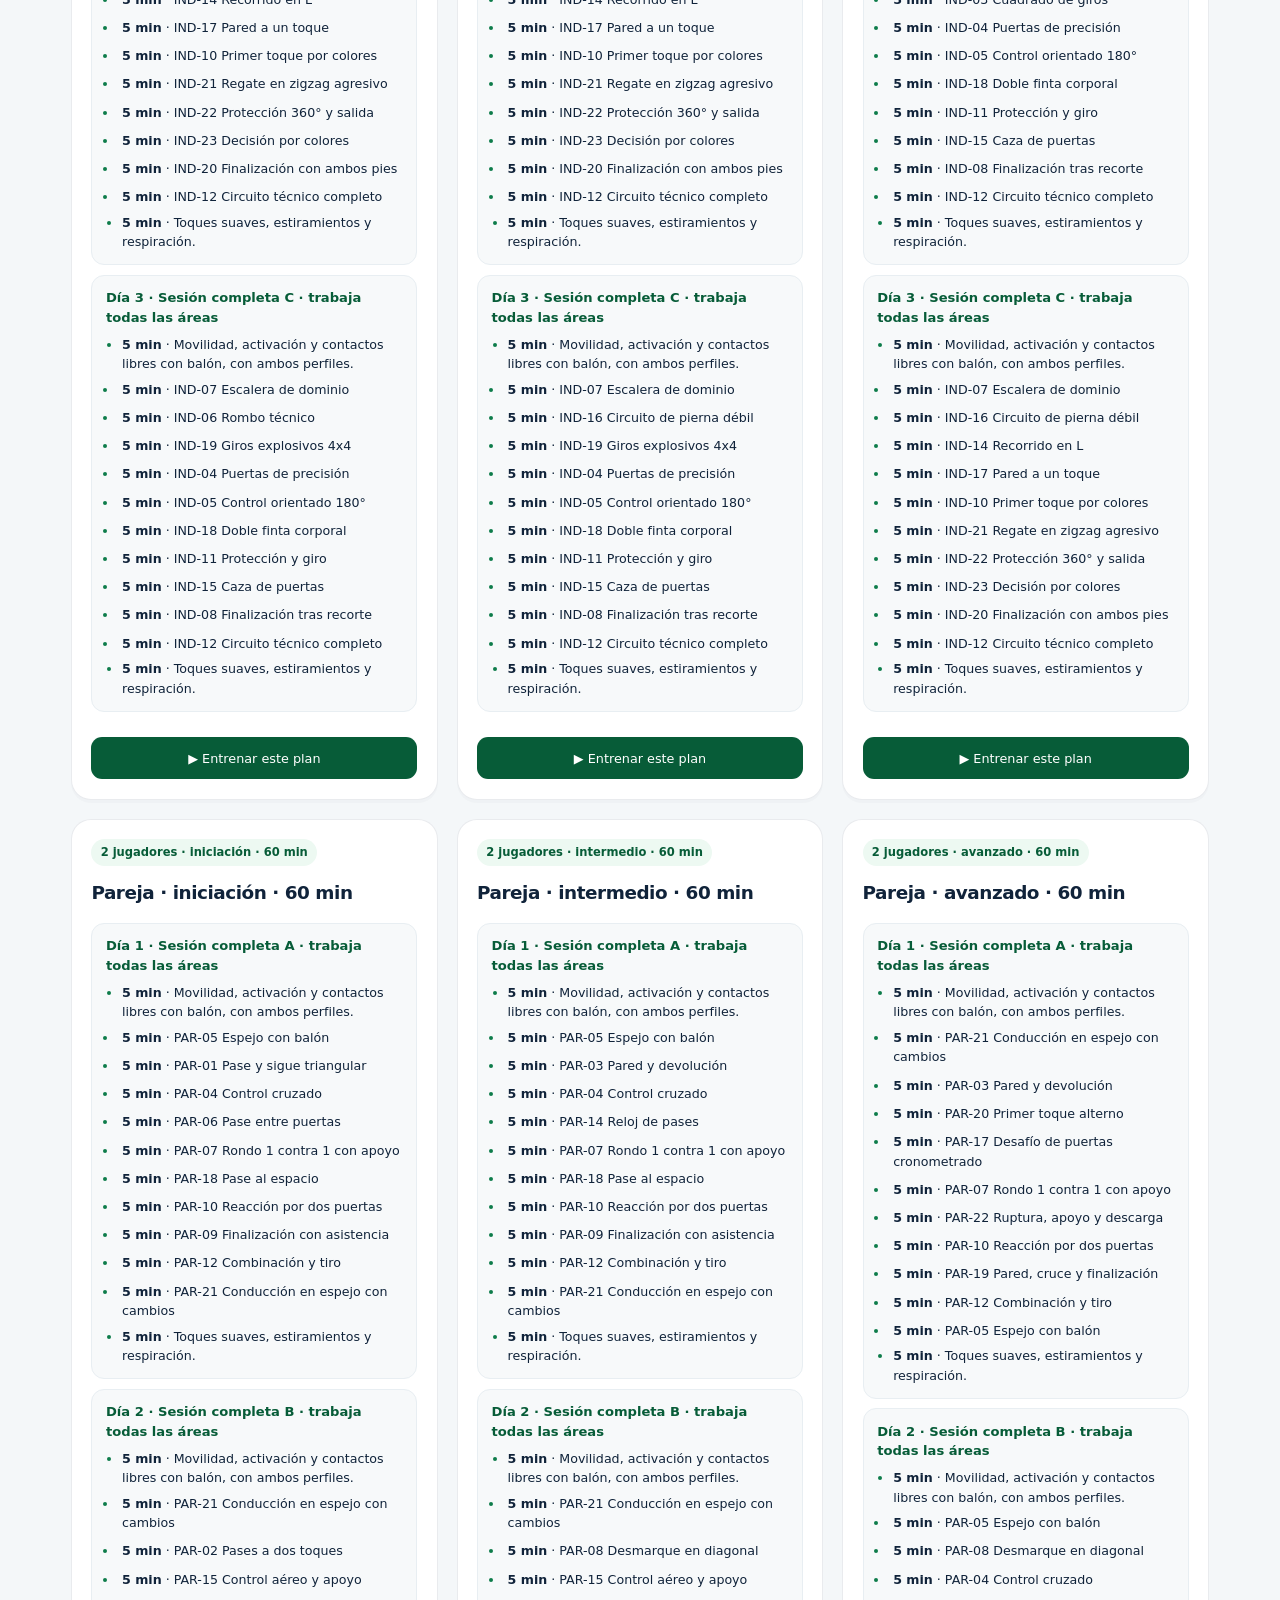
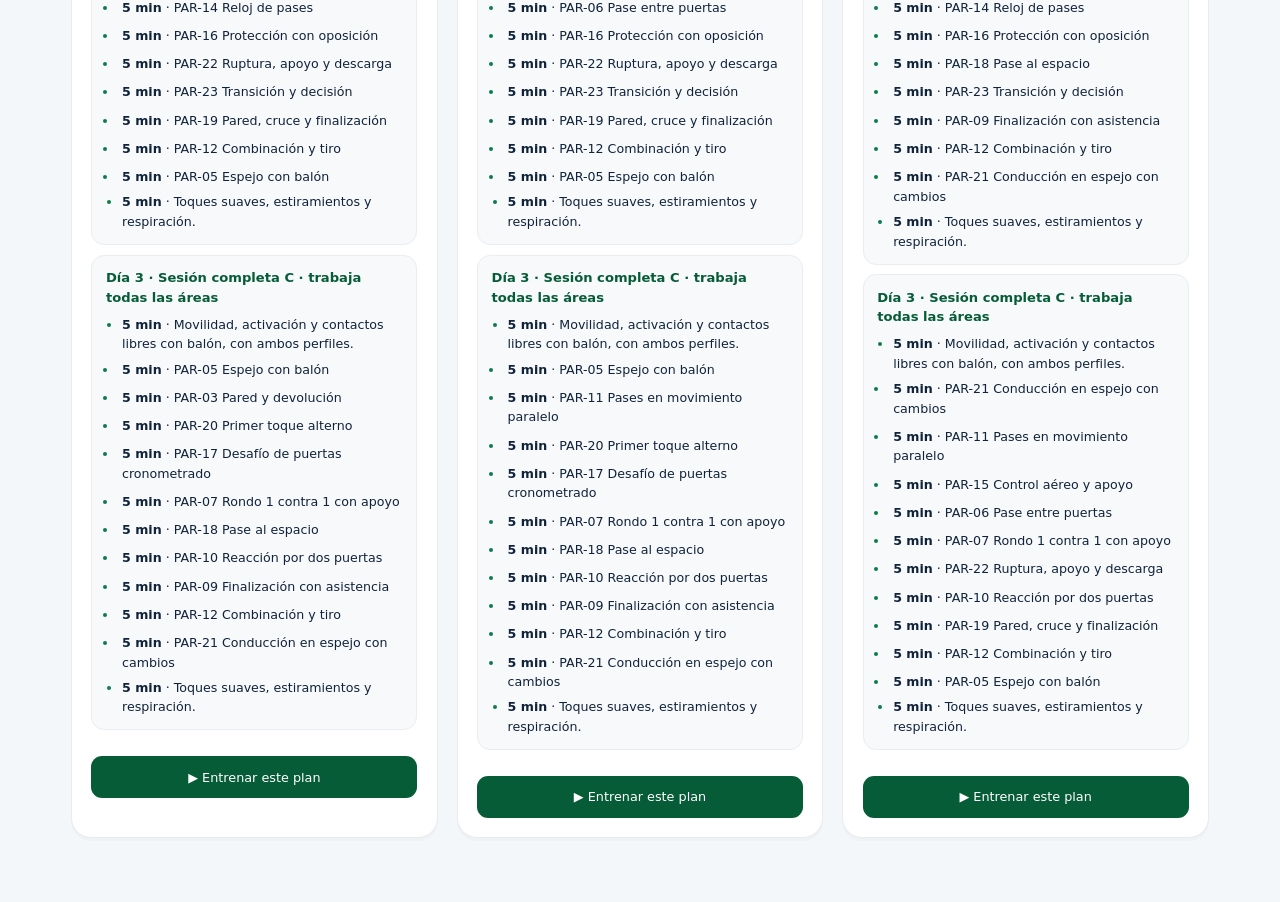
==== commit 9780b9d8: "Amplía la biblioteca con 6 ejercicios avanzados nuevos - Nuevos ejercicios (nivel avanzado) con anim" ====
--- a/planes.html
+++ b/planes.html
@@ -1 +1 @@
-<!doctype html><html lang='es'><meta charset='utf-8'><meta name='viewport' content='width=device-width,initial-scale=1,viewport-fit=cover'><meta name='description' content='12 planes de tecnificación de fútbol de 3 días por semana, con sesiones de 60 minutos que trabajan todas las áreas, modo entrenamiento guiado, cronómetro y demostraciones animadas.'><meta name='theme-color' content='#09283b'><script>try{var _t=JSON.parse(localStorage.getItem('ft:tema'));document.documentElement.dataset.theme=_t||(matchMedia('(prefers-color-scheme:dark)').matches?'dark':'light')}catch(e){}</script><link rel='manifest' href='manifest.webmanifest'><link rel='icon' type='image/png' href='icon-192.png'><link rel='apple-touch-icon' href='apple-touch-icon.png'><title>Planes de tecnificación</title><style>*{box-sizing:border-box}body{margin:0;font:15px system-ui;background:#eef3f6;color:#102a43}header{padding:32px 5vw;background:linear-gradient(135deg,#102a43,#145da0);color:white}header h1{margin:0 0 8px}.filters{position:sticky;top:0;padding:14px 5vw;background:#fffe;display:flex;gap:10px;box-shadow:0 2px 12px #0002}select{padding:10px;border:1px solid #ccd6df;border-radius:8px}main{padding:24px 5vw;display:grid;grid-template-columns:repeat(auto-fit,minmax(340px,1fr));gap:20px}.plan{background:white;border-radius:16px;padding:20px;box-shadow:0 6px 22px #102a4315}.tag{display:inline-block;background:#dceeff;color:#145da0;border-radius:999px;padding:6px 10px;font-size:12px;font-weight:700}h2{font-size:21px}h3{font-size:15px;margin-bottom:6px;border-top:1px solid #e4ebf1;padding-top:12px}ul{margin:0;padding-left:20px;line-height:1.55}.hide{display:none}</style><link rel="stylesheet" href="ui.css"><header><h1>Planes de tecnificación</h1><p>3 días por semana · sesiones de 60 minutos que trabajan todas las áreas · progresión de 4 semanas</p></header><div class='filters'><select id='p'><option value=''>Jugadores: todos</option><option value='1'>Individual</option><option value='2'>Pareja</option></select><select id='n'><option value=''>Nivel: todos</option><option>iniciación</option><option>intermedio</option><option>avanzado</option></select></div><main><article class='plan' data-p='1' data-d='60' data-n='iniciación'><div class='tag'>1 jugador · iniciación · 60 min</div><h2>Individual · iniciación · 60 min</h2><section><h3>Día 1 · Sesión completa A · trabaja todas las áreas</h3><ul><li><b>5 min</b> · Movilidad, activación y contactos libres con balón, con ambos perfiles.</li><li><b>5 min</b> · IND-07 Escalera de dominio</li><li><b>5 min</b> · IND-01 Conducción en slalom</li><li><b>5 min</b> · IND-03 Cuadrado de giros</li><li><b>5 min</b> · IND-04 Puertas de precisión</li><li><b>5 min</b> · IND-05 Control orientado 180°</li><li><b>5 min</b> · IND-18 Doble finta corporal</li><li><b>5 min</b> · IND-11 Protección y giro</li><li><b>5 min</b> · IND-15 Caza de puertas</li><li><b>5 min</b> · IND-08 Finalización tras recorte</li><li><b>5 min</b> · IND-12 Circuito técnico completo</li><li><b>5 min</b> · Toques suaves, estiramientos y respiración.</li></ul></section><section><h3>Día 2 · Sesión completa B · trabaja todas las áreas</h3><ul><li><b>5 min</b> · Movilidad, activación y contactos libres con balón, con ambos perfiles.</li><li><b>5 min</b> · IND-13 V con la planta</li><li><b>5 min</b> · IND-02 Ocho entre conos</li><li><b>5 min</b> · IND-14 Recorrido en L</li><li><b>5 min</b> · IND-17 Pared a un toque</li><li><b>5 min</b> · IND-10 Primer toque por colores</li><li><b>5 min</b> · IND-18 Doble finta corporal</li><li><b>5 min</b> · IND-11 Protección y giro</li><li><b>5 min</b> · IND-15 Caza de puertas</li><li><b>5 min</b> · IND-20 Finalización con ambos pies</li><li><b>5 min</b> · IND-12 Circuito técnico completo</li><li><b>5 min</b> · Toques suaves, estiramientos y respiración.</li></ul></section><section><h3>Día 3 · Sesión completa C · trabaja todas las áreas</h3><ul><li><b>5 min</b> · Movilidad, activación y contactos libres con balón, con ambos perfiles.</li><li><b>5 min</b> · IND-07 Escalera de dominio</li><li><b>5 min</b> · IND-06 Rombo técnico</li><li><b>5 min</b> · IND-19 Giros explosivos 4x4</li><li><b>5 min</b> · IND-04 Puertas de precisión</li><li><b>5 min</b> · IND-05 Control orientado 180°</li><li><b>5 min</b> · IND-18 Doble finta corporal</li><li><b>5 min</b> · IND-11 Protección y giro</li><li><b>5 min</b> · IND-15 Caza de puertas</li><li><b>5 min</b> · IND-08 Finalización tras recorte</li><li><b>5 min</b> · IND-12 Circuito técnico completo</li><li><b>5 min</b> · Toques suaves, estiramientos y respiración.</li></ul></section></article><article class='plan' data-p='1' data-d='60' data-n='intermedio'><div class='tag'>1 jugador · intermedio · 60 min</div><h2>Individual · intermedio · 60 min</h2><section><h3>Día 1 · Sesión completa A · trabaja todas las áreas</h3><ul><li><b>5 min</b> · Movilidad, activación y contactos libres con balón, con ambos perfiles.</li><li><b>5 min</b> · IND-07 Escalera de dominio</li><li><b>5 min</b> · IND-06 Rombo técnico</li><li><b>5 min</b> · IND-03 Cuadrado de giros</li><li><b>5 min</b> · IND-04 Puertas de precisión</li><li><b>5 min</b> · IND-05 Control orientado 180°</li><li><b>5 min</b> · IND-18 Doble finta corporal</li><li><b>5 min</b> · IND-11 Protección y giro</li><li><b>5 min</b> · IND-15 Caza de puertas</li><li><b>5 min</b> · IND-08 Finalización tras recorte</li><li><b>5 min</b> · IND-12 Circuito técnico completo</li><li><b>5 min</b> · Toques suaves, estiramientos y respiración.</li></ul></section><section><h3>Día 2 · Sesión completa B · trabaja todas las áreas</h3><ul><li><b>5 min</b> · Movilidad, activación y contactos libres con balón, con ambos perfiles.</li><li><b>5 min</b> · IND-13 V con la planta</li><li><b>5 min</b> · IND-09 Y de cambios de ritmo</li><li><b>5 min</b> · IND-14 Recorrido en L</li><li><b>5 min</b> · IND-17 Pared a un toque</li><li><b>5 min</b> · IND-10 Primer toque por colores</li><li><b>5 min</b> · IND-18 Doble finta corporal</li><li><b>5 min</b> · IND-11 Protección y giro</li><li><b>5 min</b> · IND-15 Caza de puertas</li><li><b>5 min</b> · IND-20 Finalización con ambos pies</li><li><b>5 min</b> · IND-12 Circuito técnico completo</li><li><b>5 min</b> · Toques suaves, estiramientos y respiración.</li></ul></section><section><h3>Día 3 · Sesión completa C · trabaja todas las áreas</h3><ul><li><b>5 min</b> · Movilidad, activación y contactos libres con balón, con ambos perfiles.</li><li><b>5 min</b> · IND-07 Escalera de dominio</li><li><b>5 min</b> · IND-16 Circuito de pierna débil</li><li><b>5 min</b> · IND-19 Giros explosivos 4x4</li><li><b>5 min</b> · IND-04 Puertas de precisión</li><li><b>5 min</b> · IND-05 Control orientado 180°</li><li><b>5 min</b> · IND-18 Doble finta corporal</li><li><b>5 min</b> · IND-11 Protección y giro</li><li><b>5 min</b> · IND-15 Caza de puertas</li><li><b>5 min</b> · IND-08 Finalización tras recorte</li><li><b>5 min</b> · IND-12 Circuito técnico completo</li><li><b>5 min</b> · Toques suaves, estiramientos y respiración.</li></ul></section></article><article class='plan' data-p='1' data-d='60' data-n='avanzado'><div class='tag'>1 jugador · avanzado · 60 min</div><h2>Individual · avanzado · 60 min</h2><section><h3>Día 1 · Sesión completa A · trabaja todas las áreas</h3><ul><li><b>5 min</b> · Movilidad, activación y contactos libres con balón, con ambos perfiles.</li><li><b>5 min</b> · IND-07 Escalera de dominio</li><li><b>5 min</b> · IND-06 Rombo técnico</li><li><b>5 min</b> · IND-19 Giros explosivos 4x4</li><li><b>5 min</b> · IND-17 Pared a un toque</li><li><b>5 min</b> · IND-10 Primer toque por colores</li><li><b>5 min</b> · IND-18 Doble finta corporal</li><li><b>5 min</b> · IND-11 Protección y giro</li><li><b>5 min</b> · IND-15 Caza de puertas</li><li><b>5 min</b> · IND-20 Finalización con ambos pies</li><li><b>5 min</b> · IND-12 Circuito técnico completo</li><li><b>5 min</b> · Toques suaves, estiramientos y respiración.</li></ul></section><section><h3>Día 2 · Sesión completa B · trabaja todas las áreas</h3><ul><li><b>5 min</b> · Movilidad, activación y contactos libres con balón, con ambos perfiles.</li><li><b>5 min</b> · IND-13 V con la planta</li><li><b>5 min</b> · IND-09 Y de cambios de ritmo</li><li><b>5 min</b> · IND-03 Cuadrado de giros</li><li><b>5 min</b> · IND-04 Puertas de precisión</li><li><b>5 min</b> · IND-05 Control orientado 180°</li><li><b>5 min</b> · IND-18 Doble finta corporal</li><li><b>5 min</b> · IND-11 Protección y giro</li><li><b>5 min</b> · IND-15 Caza de puertas</li><li><b>5 min</b> · IND-08 Finalización tras recorte</li><li><b>5 min</b> · IND-12 Circuito técnico completo</li><li><b>5 min</b> · Toques suaves, estiramientos y respiración.</li></ul></section><section><h3>Día 3 · Sesión completa C · trabaja todas las áreas</h3><ul><li><b>5 min</b> · Movilidad, activación y contactos libres con balón, con ambos perfiles.</li><li><b>5 min</b> · IND-07 Escalera de dominio</li><li><b>5 min</b> · IND-16 Circuito de pierna débil</li><li><b>5 min</b> · IND-14 Recorrido en L</li><li><b>5 min</b> · IND-17 Pared a un toque</li><li><b>5 min</b> · IND-10 Primer toque por colores</li><li><b>5 min</b> · IND-18 Doble finta corporal</li><li><b>5 min</b> · IND-11 Protección y giro</li><li><b>5 min</b> · IND-15 Caza de puertas</li><li><b>5 min</b> · IND-20 Finalización con ambos pies</li><li><b>5 min</b> · IND-12 Circuito técnico completo</li><li><b>5 min</b> · Toques suaves, estiramientos y respiración.</li></ul></section></article><article class='plan' data-p='2' data-d='60' data-n='iniciación'><div class='tag'>2 jugadores · iniciación · 60 min</div><h2>Pareja · iniciación · 60 min</h2><section><h3>Día 1 · Sesión completa A · trabaja todas las áreas</h3><ul><li><b>5 min</b> · Movilidad, activación y contactos libres con balón, con ambos perfiles.</li><li><b>5 min</b> · PAR-05 Espejo con balón</li><li><b>5 min</b> · PAR-01 Pase y sigue triangular</li><li><b>5 min</b> · PAR-04 Control cruzado</li><li><b>5 min</b> · PAR-06 Pase entre puertas</li><li><b>5 min</b> · PAR-07 Rondo 1 contra 1 con apoyo</li><li><b>5 min</b> · PAR-18 Pase al espacio</li><li><b>5 min</b> · PAR-10 Reacción por dos puertas</li><li><b>5 min</b> · PAR-09 Finalización con asistencia</li><li><b>5 min</b> · PAR-12 Combinación y tiro</li><li><b>5 min</b> · PAR-02 Pases a dos toques</li><li><b>5 min</b> · Toques suaves, estiramientos y respiración.</li></ul></section><section><h3>Día 2 · Sesión completa B · trabaja todas las áreas</h3><ul><li><b>5 min</b> · Movilidad, activación y contactos libres con balón, con ambos perfiles.</li><li><b>5 min</b> · PAR-05 Espejo con balón</li><li><b>5 min</b> · PAR-02 Pases a dos toques</li><li><b>5 min</b> · PAR-15 Control aéreo y apoyo</li><li><b>5 min</b> · PAR-14 Reloj de pases</li><li><b>5 min</b> · PAR-16 Protección con oposición</li><li><b>5 min</b> · PAR-18 Pase al espacio</li><li><b>5 min</b> · PAR-10 Reacción por dos puertas</li><li><b>5 min</b> · PAR-19 Pared, cruce y finalización</li><li><b>5 min</b> · PAR-12 Combinación y tiro</li><li><b>5 min</b> · PAR-03 Pared y devolución</li><li><b>5 min</b> · Toques suaves, estiramientos y respiración.</li></ul></section><section><h3>Día 3 · Sesión completa C · trabaja todas las áreas</h3><ul><li><b>5 min</b> · Movilidad, activación y contactos libres con balón, con ambos perfiles.</li><li><b>5 min</b> · PAR-05 Espejo con balón</li><li><b>5 min</b> · PAR-03 Pared y devolución</li><li><b>5 min</b> · PAR-20 Primer toque alterno</li><li><b>5 min</b> · PAR-17 Desafío de puertas cronometrado</li><li><b>5 min</b> · PAR-07 Rondo 1 contra 1 con apoyo</li><li><b>5 min</b> · PAR-18 Pase al espacio</li><li><b>5 min</b> · PAR-10 Reacción por dos puertas</li><li><b>5 min</b> · PAR-09 Finalización con asistencia</li><li><b>5 min</b> · PAR-12 Combinación y tiro</li><li><b>5 min</b> · PAR-08 Desmarque en diagonal</li><li><b>5 min</b> · Toques suaves, estiramientos y respiración.</li></ul></section></article><article class='plan' data-p='2' data-d='60' data-n='intermedio'><div class='tag'>2 jugadores · intermedio · 60 min</div><h2>Pareja · intermedio · 60 min</h2><section><h3>Día 1 · Sesión completa A · trabaja todas las áreas</h3><ul><li><b>5 min</b> · Movilidad, activación y contactos libres con balón, con ambos perfiles.</li><li><b>5 min</b> · PAR-05 Espejo con balón</li><li><b>5 min</b> · PAR-03 Pared y devolución</li><li><b>5 min</b> · PAR-04 Control cruzado</li><li><b>5 min</b> · PAR-14 Reloj de pases</li><li><b>5 min</b> · PAR-07 Rondo 1 contra 1 con apoyo</li><li><b>5 min</b> · PAR-18 Pase al espacio</li><li><b>5 min</b> · PAR-10 Reacción por dos puertas</li><li><b>5 min</b> · PAR-09 Finalización con asistencia</li><li><b>5 min</b> · PAR-12 Combinación y tiro</li><li><b>5 min</b> · PAR-08 Desmarque en diagonal</li><li><b>5 min</b> · Toques suaves, estiramientos y respiración.</li></ul></section><section><h3>Día 2 · Sesión completa B · trabaja todas las áreas</h3><ul><li><b>5 min</b> · Movilidad, activación y contactos libres con balón, con ambos perfiles.</li><li><b>5 min</b> · PAR-05 Espejo con balón</li><li><b>5 min</b> · PAR-08 Desmarque en diagonal</li><li><b>5 min</b> · PAR-15 Control aéreo y apoyo</li><li><b>5 min</b> · PAR-06 Pase entre puertas</li><li><b>5 min</b> · PAR-16 Protección con oposición</li><li><b>5 min</b> · PAR-18 Pase al espacio</li><li><b>5 min</b> · PAR-10 Reacción por dos puertas</li><li><b>5 min</b> · PAR-19 Pared, cruce y finalización</li><li><b>5 min</b> · PAR-12 Combinación y tiro</li><li><b>5 min</b> · PAR-11 Pases en movimiento paralelo</li><li><b>5 min</b> · Toques suaves, estiramientos y respiración.</li></ul></section><section><h3>Día 3 · Sesión completa C · trabaja todas las áreas</h3><ul><li><b>5 min</b> · Movilidad, activación y contactos libres con balón, con ambos perfiles.</li><li><b>5 min</b> · PAR-05 Espejo con balón</li><li><b>5 min</b> · PAR-11 Pases en movimiento paralelo</li><li><b>5 min</b> · PAR-20 Primer toque alterno</li><li><b>5 min</b> · PAR-17 Desafío de puertas cronometrado</li><li><b>5 min</b> · PAR-07 Rondo 1 contra 1 con apoyo</li><li><b>5 min</b> · PAR-18 Pase al espacio</li><li><b>5 min</b> · PAR-10 Reacción por dos puertas</li><li><b>5 min</b> · PAR-09 Finalización con asistencia</li><li><b>5 min</b> · PAR-12 Combinación y tiro</li><li><b>5 min</b> · PAR-13 Pase y doblaje</li><li><b>5 min</b> · Toques suaves, estiramientos y respiración.</li></ul></section></article><article class='plan' data-p='2' data-d='60' data-n='avanzado'><div class='tag'>2 jugadores · avanzado · 60 min</div><h2>Pareja · avanzado · 60 min</h2><section><h3>Día 1 · Sesión completa A · trabaja todas las áreas</h3><ul><li><b>5 min</b> · Movilidad, activación y contactos libres con balón, con ambos perfiles.</li><li><b>5 min</b> · PAR-05 Espejo con balón</li><li><b>5 min</b> · PAR-03 Pared y devolución</li><li><b>5 min</b> · PAR-20 Primer toque alterno</li><li><b>5 min</b> · PAR-17 Desafío de puertas cronometrado</li><li><b>5 min</b> · PAR-07 Rondo 1 contra 1 con apoyo</li><li><b>5 min</b> · PAR-18 Pase al espacio</li><li><b>5 min</b> · PAR-10 Reacción por dos puertas</li><li><b>5 min</b> · PAR-19 Pared, cruce y finalización</li><li><b>5 min</b> · PAR-12 Combinación y tiro</li><li><b>5 min</b> · PAR-08 Desmarque en diagonal</li><li><b>5 min</b> · Toques suaves, estiramientos y respiración.</li></ul></section><section><h3>Día 2 · Sesión completa B · trabaja todas las áreas</h3><ul><li><b>5 min</b> · Movilidad, activación y contactos libres con balón, con ambos perfiles.</li><li><b>5 min</b> · PAR-05 Espejo con balón</li><li><b>5 min</b> · PAR-08 Desmarque en diagonal</li><li><b>5 min</b> · PAR-04 Control cruzado</li><li><b>5 min</b> · PAR-14 Reloj de pases</li><li><b>5 min</b> · PAR-16 Protección con oposición</li><li><b>5 min</b> · PAR-18 Pase al espacio</li><li><b>5 min</b> · PAR-10 Reacción por dos puertas</li><li><b>5 min</b> · PAR-09 Finalización con asistencia</li><li><b>5 min</b> · PAR-12 Combinación y tiro</li><li><b>5 min</b> · PAR-11 Pases en movimiento paralelo</li><li><b>5 min</b> · Toques suaves, estiramientos y respiración.</li></ul></section><section><h3>Día 3 · Sesión completa C · trabaja todas las áreas</h3><ul><li><b>5 min</b> · Movilidad, activación y contactos libres con balón, con ambos perfiles.</li><li><b>5 min</b> · PAR-05 Espejo con balón</li><li><b>5 min</b> · PAR-11 Pases en movimiento paralelo</li><li><b>5 min</b> · PAR-15 Control aéreo y apoyo</li><li><b>5 min</b> · PAR-06 Pase entre puertas</li><li><b>5 min</b> · PAR-07 Rondo 1 contra 1 con apoyo</li><li><b>5 min</b> · PAR-18 Pase al espacio</li><li><b>5 min</b> · PAR-10 Reacción por dos puertas</li><li><b>5 min</b> · PAR-19 Pared, cruce y finalización</li><li><b>5 min</b> · PAR-12 Combinación y tiro</li><li><b>5 min</b> · PAR-13 Pase y doblaje</li><li><b>5 min</b> · Toques suaves, estiramientos y respiración.</li></ul></section></article></main><script>const q=s=>document.querySelector(s),f=()=>document.querySelectorAll('.plan').forEach(c=>c.classList.toggle('hide',(q('#p').value&&c.dataset.p!=q('#p').value)||(q('#n').value&&c.dataset.n!=q('#n').value)));document.querySelectorAll('select').forEach(x=>x.onchange=f)</script><script src='data.js'></script><script defer src='ui.js'></script></html>+<!doctype html><html lang='es'><meta charset='utf-8'><meta name='viewport' content='width=device-width,initial-scale=1,viewport-fit=cover'><meta name='description' content='12 planes de tecnificación de fútbol de 3 días por semana, con sesiones de 60 minutos que trabajan todas las áreas, modo entrenamiento guiado, cronómetro y demostraciones animadas.'><meta name='theme-color' content='#09283b'><script>try{var _t=JSON.parse(localStorage.getItem('ft:tema'));document.documentElement.dataset.theme=_t||(matchMedia('(prefers-color-scheme:dark)').matches?'dark':'light')}catch(e){}</script><link rel='manifest' href='manifest.webmanifest'><link rel='icon' type='image/png' href='icon-192.png'><link rel='apple-touch-icon' href='apple-touch-icon.png'><title>Planes de tecnificación</title><style>*{box-sizing:border-box}body{margin:0;font:15px system-ui;background:#eef3f6;color:#102a43}header{padding:32px 5vw;background:linear-gradient(135deg,#102a43,#145da0);color:white}header h1{margin:0 0 8px}.filters{position:sticky;top:0;padding:14px 5vw;background:#fffe;display:flex;gap:10px;box-shadow:0 2px 12px #0002}select{padding:10px;border:1px solid #ccd6df;border-radius:8px}main{padding:24px 5vw;display:grid;grid-template-columns:repeat(auto-fit,minmax(340px,1fr));gap:20px}.plan{background:white;border-radius:16px;padding:20px;box-shadow:0 6px 22px #102a4315}.tag{display:inline-block;background:#dceeff;color:#145da0;border-radius:999px;padding:6px 10px;font-size:12px;font-weight:700}h2{font-size:21px}h3{font-size:15px;margin-bottom:6px;border-top:1px solid #e4ebf1;padding-top:12px}ul{margin:0;padding-left:20px;line-height:1.55}.hide{display:none}</style><link rel="stylesheet" href="ui.css"><header><h1>Planes de tecnificación</h1><p>3 días por semana · sesiones de 60 minutos que trabajan todas las áreas · progresión de 4 semanas</p></header><div class='filters'><select id='p'><option value=''>Jugadores: todos</option><option value='1'>Individual</option><option value='2'>Pareja</option></select><select id='n'><option value=''>Nivel: todos</option><option>iniciación</option><option>intermedio</option><option>avanzado</option></select></div><main><article class='plan' data-p='1' data-d='60' data-n='iniciación'><div class='tag'>1 jugador · iniciación · 60 min</div><h2>Individual · iniciación · 60 min</h2><section><h3>Día 1 · Sesión completa A · trabaja todas las áreas</h3><ul><li><b>5 min</b> · Movilidad, activación y contactos libres con balón, con ambos perfiles.</li><li><b>5 min</b> · IND-07 Escalera de dominio</li><li><b>5 min</b> · IND-01 Conducción en slalom</li><li><b>5 min</b> · IND-03 Cuadrado de giros</li><li><b>5 min</b> · IND-04 Puertas de precisión</li><li><b>5 min</b> · IND-05 Control orientado 180°</li><li><b>5 min</b> · IND-18 Doble finta corporal</li><li><b>5 min</b> · IND-11 Protección y giro</li><li><b>5 min</b> · IND-15 Caza de puertas</li><li><b>5 min</b> · IND-08 Finalización tras recorte</li><li><b>5 min</b> · IND-12 Circuito técnico completo</li><li><b>5 min</b> · Toques suaves, estiramientos y respiración.</li></ul></section><section><h3>Día 2 · Sesión completa B · trabaja todas las áreas</h3><ul><li><b>5 min</b> · Movilidad, activación y contactos libres con balón, con ambos perfiles.</li><li><b>5 min</b> · IND-13 V con la planta</li><li><b>5 min</b> · IND-02 Ocho entre conos</li><li><b>5 min</b> · IND-14 Recorrido en L</li><li><b>5 min</b> · IND-17 Pared a un toque</li><li><b>5 min</b> · IND-10 Primer toque por colores</li><li><b>5 min</b> · IND-21 Regate en zigzag agresivo</li><li><b>5 min</b> · IND-22 Protección 360° y salida</li><li><b>5 min</b> · IND-23 Decisión por colores</li><li><b>5 min</b> · IND-20 Finalización con ambos pies</li><li><b>5 min</b> · IND-12 Circuito técnico completo</li><li><b>5 min</b> · Toques suaves, estiramientos y respiración.</li></ul></section><section><h3>Día 3 · Sesión completa C · trabaja todas las áreas</h3><ul><li><b>5 min</b> · Movilidad, activación y contactos libres con balón, con ambos perfiles.</li><li><b>5 min</b> · IND-07 Escalera de dominio</li><li><b>5 min</b> · IND-06 Rombo técnico</li><li><b>5 min</b> · IND-19 Giros explosivos 4x4</li><li><b>5 min</b> · IND-04 Puertas de precisión</li><li><b>5 min</b> · IND-05 Control orientado 180°</li><li><b>5 min</b> · IND-18 Doble finta corporal</li><li><b>5 min</b> · IND-11 Protección y giro</li><li><b>5 min</b> · IND-15 Caza de puertas</li><li><b>5 min</b> · IND-08 Finalización tras recorte</li><li><b>5 min</b> · IND-12 Circuito técnico completo</li><li><b>5 min</b> · Toques suaves, estiramientos y respiración.</li></ul></section></article><article class='plan' data-p='1' data-d='60' data-n='intermedio'><div class='tag'>1 jugador · intermedio · 60 min</div><h2>Individual · intermedio · 60 min</h2><section><h3>Día 1 · Sesión completa A · trabaja todas las áreas</h3><ul><li><b>5 min</b> · Movilidad, activación y contactos libres con balón, con ambos perfiles.</li><li><b>5 min</b> · IND-07 Escalera de dominio</li><li><b>5 min</b> · IND-06 Rombo técnico</li><li><b>5 min</b> · IND-03 Cuadrado de giros</li><li><b>5 min</b> · IND-04 Puertas de precisión</li><li><b>5 min</b> · IND-05 Control orientado 180°</li><li><b>5 min</b> · IND-18 Doble finta corporal</li><li><b>5 min</b> · IND-11 Protección y giro</li><li><b>5 min</b> · IND-15 Caza de puertas</li><li><b>5 min</b> · IND-08 Finalización tras recorte</li><li><b>5 min</b> · IND-12 Circuito técnico completo</li><li><b>5 min</b> · Toques suaves, estiramientos y respiración.</li></ul></section><section><h3>Día 2 · Sesión completa B · trabaja todas las áreas</h3><ul><li><b>5 min</b> · Movilidad, activación y contactos libres con balón, con ambos perfiles.</li><li><b>5 min</b> · IND-13 V con la planta</li><li><b>5 min</b> · IND-09 Y de cambios de ritmo</li><li><b>5 min</b> · IND-14 Recorrido en L</li><li><b>5 min</b> · IND-17 Pared a un toque</li><li><b>5 min</b> · IND-10 Primer toque por colores</li><li><b>5 min</b> · IND-21 Regate en zigzag agresivo</li><li><b>5 min</b> · IND-22 Protección 360° y salida</li><li><b>5 min</b> · IND-23 Decisión por colores</li><li><b>5 min</b> · IND-20 Finalización con ambos pies</li><li><b>5 min</b> · IND-12 Circuito técnico completo</li><li><b>5 min</b> · Toques suaves, estiramientos y respiración.</li></ul></section><section><h3>Día 3 · Sesión completa C · trabaja todas las áreas</h3><ul><li><b>5 min</b> · Movilidad, activación y contactos libres con balón, con ambos perfiles.</li><li><b>5 min</b> · IND-07 Escalera de dominio</li><li><b>5 min</b> · IND-16 Circuito de pierna débil</li><li><b>5 min</b> · IND-19 Giros explosivos 4x4</li><li><b>5 min</b> · IND-04 Puertas de precisión</li><li><b>5 min</b> · IND-05 Control orientado 180°</li><li><b>5 min</b> · IND-18 Doble finta corporal</li><li><b>5 min</b> · IND-11 Protección y giro</li><li><b>5 min</b> · IND-15 Caza de puertas</li><li><b>5 min</b> · IND-08 Finalización tras recorte</li><li><b>5 min</b> · IND-12 Circuito técnico completo</li><li><b>5 min</b> · Toques suaves, estiramientos y respiración.</li></ul></section></article><article class='plan' data-p='1' data-d='60' data-n='avanzado'><div class='tag'>1 jugador · avanzado · 60 min</div><h2>Individual · avanzado · 60 min</h2><section><h3>Día 1 · Sesión completa A · trabaja todas las áreas</h3><ul><li><b>5 min</b> · Movilidad, activación y contactos libres con balón, con ambos perfiles.</li><li><b>5 min</b> · IND-07 Escalera de dominio</li><li><b>5 min</b> · IND-06 Rombo técnico</li><li><b>5 min</b> · IND-19 Giros explosivos 4x4</li><li><b>5 min</b> · IND-17 Pared a un toque</li><li><b>5 min</b> · IND-10 Primer toque por colores</li><li><b>5 min</b> · IND-21 Regate en zigzag agresivo</li><li><b>5 min</b> · IND-22 Protección 360° y salida</li><li><b>5 min</b> · IND-23 Decisión por colores</li><li><b>5 min</b> · IND-20 Finalización con ambos pies</li><li><b>5 min</b> · IND-12 Circuito técnico completo</li><li><b>5 min</b> · Toques suaves, estiramientos y respiración.</li></ul></section><section><h3>Día 2 · Sesión completa B · trabaja todas las áreas</h3><ul><li><b>5 min</b> · Movilidad, activación y contactos libres con balón, con ambos perfiles.</li><li><b>5 min</b> · IND-13 V con la planta</li><li><b>5 min</b> · IND-09 Y de cambios de ritmo</li><li><b>5 min</b> · IND-03 Cuadrado de giros</li><li><b>5 min</b> · IND-04 Puertas de precisión</li><li><b>5 min</b> · IND-05 Control orientado 180°</li><li><b>5 min</b> · IND-18 Doble finta corporal</li><li><b>5 min</b> · IND-11 Protección y giro</li><li><b>5 min</b> · IND-15 Caza de puertas</li><li><b>5 min</b> · IND-08 Finalización tras recorte</li><li><b>5 min</b> · IND-12 Circuito técnico completo</li><li><b>5 min</b> · Toques suaves, estiramientos y respiración.</li></ul></section><section><h3>Día 3 · Sesión completa C · trabaja todas las áreas</h3><ul><li><b>5 min</b> · Movilidad, activación y contactos libres con balón, con ambos perfiles.</li><li><b>5 min</b> · IND-07 Escalera de dominio</li><li><b>5 min</b> · IND-16 Circuito de pierna débil</li><li><b>5 min</b> · IND-14 Recorrido en L</li><li><b>5 min</b> · IND-17 Pared a un toque</li><li><b>5 min</b> · IND-10 Primer toque por colores</li><li><b>5 min</b> · IND-21 Regate en zigzag agresivo</li><li><b>5 min</b> · IND-22 Protección 360° y salida</li><li><b>5 min</b> · IND-23 Decisión por colores</li><li><b>5 min</b> · IND-20 Finalización con ambos pies</li><li><b>5 min</b> · IND-12 Circuito técnico completo</li><li><b>5 min</b> · Toques suaves, estiramientos y respiración.</li></ul></section></article><article class='plan' data-p='2' data-d='60' data-n='iniciación'><div class='tag'>2 jugadores · iniciación · 60 min</div><h2>Pareja · iniciación · 60 min</h2><section><h3>Día 1 · Sesión completa A · trabaja todas las áreas</h3><ul><li><b>5 min</b> · Movilidad, activación y contactos libres con balón, con ambos perfiles.</li><li><b>5 min</b> · PAR-05 Espejo con balón</li><li><b>5 min</b> · PAR-01 Pase y sigue triangular</li><li><b>5 min</b> · PAR-04 Control cruzado</li><li><b>5 min</b> · PAR-06 Pase entre puertas</li><li><b>5 min</b> · PAR-07 Rondo 1 contra 1 con apoyo</li><li><b>5 min</b> · PAR-18 Pase al espacio</li><li><b>5 min</b> · PAR-10 Reacción por dos puertas</li><li><b>5 min</b> · PAR-09 Finalización con asistencia</li><li><b>5 min</b> · PAR-12 Combinación y tiro</li><li><b>5 min</b> · PAR-21 Conducción en espejo con cambios</li><li><b>5 min</b> · Toques suaves, estiramientos y respiración.</li></ul></section><section><h3>Día 2 · Sesión completa B · trabaja todas las áreas</h3><ul><li><b>5 min</b> · Movilidad, activación y contactos libres con balón, con ambos perfiles.</li><li><b>5 min</b> · PAR-21 Conducción en espejo con cambios</li><li><b>5 min</b> · PAR-02 Pases a dos toques</li><li><b>5 min</b> · PAR-15 Control aéreo y apoyo</li><li><b>5 min</b> · PAR-14 Reloj de pases</li><li><b>5 min</b> · PAR-16 Protección con oposición</li><li><b>5 min</b> · PAR-22 Ruptura, apoyo y descarga</li><li><b>5 min</b> · PAR-23 Transición y decisión</li><li><b>5 min</b> · PAR-19 Pared, cruce y finalización</li><li><b>5 min</b> · PAR-12 Combinación y tiro</li><li><b>5 min</b> · PAR-05 Espejo con balón</li><li><b>5 min</b> · Toques suaves, estiramientos y respiración.</li></ul></section><section><h3>Día 3 · Sesión completa C · trabaja todas las áreas</h3><ul><li><b>5 min</b> · Movilidad, activación y contactos libres con balón, con ambos perfiles.</li><li><b>5 min</b> · PAR-05 Espejo con balón</li><li><b>5 min</b> · PAR-03 Pared y devolución</li><li><b>5 min</b> · PAR-20 Primer toque alterno</li><li><b>5 min</b> · PAR-17 Desafío de puertas cronometrado</li><li><b>5 min</b> · PAR-07 Rondo 1 contra 1 con apoyo</li><li><b>5 min</b> · PAR-18 Pase al espacio</li><li><b>5 min</b> · PAR-10 Reacción por dos puertas</li><li><b>5 min</b> · PAR-09 Finalización con asistencia</li><li><b>5 min</b> · PAR-12 Combinación y tiro</li><li><b>5 min</b> · PAR-21 Conducción en espejo con cambios</li><li><b>5 min</b> · Toques suaves, estiramientos y respiración.</li></ul></section></article><article class='plan' data-p='2' data-d='60' data-n='intermedio'><div class='tag'>2 jugadores · intermedio · 60 min</div><h2>Pareja · intermedio · 60 min</h2><section><h3>Día 1 · Sesión completa A · trabaja todas las áreas</h3><ul><li><b>5 min</b> · Movilidad, activación y contactos libres con balón, con ambos perfiles.</li><li><b>5 min</b> · PAR-05 Espejo con balón</li><li><b>5 min</b> · PAR-03 Pared y devolución</li><li><b>5 min</b> · PAR-04 Control cruzado</li><li><b>5 min</b> · PAR-14 Reloj de pases</li><li><b>5 min</b> · PAR-07 Rondo 1 contra 1 con apoyo</li><li><b>5 min</b> · PAR-18 Pase al espacio</li><li><b>5 min</b> · PAR-10 Reacción por dos puertas</li><li><b>5 min</b> · PAR-09 Finalización con asistencia</li><li><b>5 min</b> · PAR-12 Combinación y tiro</li><li><b>5 min</b> · PAR-21 Conducción en espejo con cambios</li><li><b>5 min</b> · Toques suaves, estiramientos y respiración.</li></ul></section><section><h3>Día 2 · Sesión completa B · trabaja todas las áreas</h3><ul><li><b>5 min</b> · Movilidad, activación y contactos libres con balón, con ambos perfiles.</li><li><b>5 min</b> · PAR-21 Conducción en espejo con cambios</li><li><b>5 min</b> · PAR-08 Desmarque en diagonal</li><li><b>5 min</b> · PAR-15 Control aéreo y apoyo</li><li><b>5 min</b> · PAR-06 Pase entre puertas</li><li><b>5 min</b> · PAR-16 Protección con oposición</li><li><b>5 min</b> · PAR-22 Ruptura, apoyo y descarga</li><li><b>5 min</b> · PAR-23 Transición y decisión</li><li><b>5 min</b> · PAR-19 Pared, cruce y finalización</li><li><b>5 min</b> · PAR-12 Combinación y tiro</li><li><b>5 min</b> · PAR-05 Espejo con balón</li><li><b>5 min</b> · Toques suaves, estiramientos y respiración.</li></ul></section><section><h3>Día 3 · Sesión completa C · trabaja todas las áreas</h3><ul><li><b>5 min</b> · Movilidad, activación y contactos libres con balón, con ambos perfiles.</li><li><b>5 min</b> · PAR-05 Espejo con balón</li><li><b>5 min</b> · PAR-11 Pases en movimiento paralelo</li><li><b>5 min</b> · PAR-20 Primer toque alterno</li><li><b>5 min</b> · PAR-17 Desafío de puertas cronometrado</li><li><b>5 min</b> · PAR-07 Rondo 1 contra 1 con apoyo</li><li><b>5 min</b> · PAR-18 Pase al espacio</li><li><b>5 min</b> · PAR-10 Reacción por dos puertas</li><li><b>5 min</b> · PAR-09 Finalización con asistencia</li><li><b>5 min</b> · PAR-12 Combinación y tiro</li><li><b>5 min</b> · PAR-21 Conducción en espejo con cambios</li><li><b>5 min</b> · Toques suaves, estiramientos y respiración.</li></ul></section></article><article class='plan' data-p='2' data-d='60' data-n='avanzado'><div class='tag'>2 jugadores · avanzado · 60 min</div><h2>Pareja · avanzado · 60 min</h2><section><h3>Día 1 · Sesión completa A · trabaja todas las áreas</h3><ul><li><b>5 min</b> · Movilidad, activación y contactos libres con balón, con ambos perfiles.</li><li><b>5 min</b> · PAR-21 Conducción en espejo con cambios</li><li><b>5 min</b> · PAR-03 Pared y devolución</li><li><b>5 min</b> · PAR-20 Primer toque alterno</li><li><b>5 min</b> · PAR-17 Desafío de puertas cronometrado</li><li><b>5 min</b> · PAR-07 Rondo 1 contra 1 con apoyo</li><li><b>5 min</b> · PAR-22 Ruptura, apoyo y descarga</li><li><b>5 min</b> · PAR-10 Reacción por dos puertas</li><li><b>5 min</b> · PAR-19 Pared, cruce y finalización</li><li><b>5 min</b> · PAR-12 Combinación y tiro</li><li><b>5 min</b> · PAR-05 Espejo con balón</li><li><b>5 min</b> · Toques suaves, estiramientos y respiración.</li></ul></section><section><h3>Día 2 · Sesión completa B · trabaja todas las áreas</h3><ul><li><b>5 min</b> · Movilidad, activación y contactos libres con balón, con ambos perfiles.</li><li><b>5 min</b> · PAR-05 Espejo con balón</li><li><b>5 min</b> · PAR-08 Desmarque en diagonal</li><li><b>5 min</b> · PAR-04 Control cruzado</li><li><b>5 min</b> · PAR-14 Reloj de pases</li><li><b>5 min</b> · PAR-16 Protección con oposición</li><li><b>5 min</b> · PAR-18 Pase al espacio</li><li><b>5 min</b> · PAR-23 Transición y decisión</li><li><b>5 min</b> · PAR-09 Finalización con asistencia</li><li><b>5 min</b> · PAR-12 Combinación y tiro</li><li><b>5 min</b> · PAR-21 Conducción en espejo con cambios</li><li><b>5 min</b> · Toques suaves, estiramientos y respiración.</li></ul></section><section><h3>Día 3 · Sesión completa C · trabaja todas las áreas</h3><ul><li><b>5 min</b> · Movilidad, activación y contactos libres con balón, con ambos perfiles.</li><li><b>5 min</b> · PAR-21 Conducción en espejo con cambios</li><li><b>5 min</b> · PAR-11 Pases en movimiento paralelo</li><li><b>5 min</b> · PAR-15 Control aéreo y apoyo</li><li><b>5 min</b> · PAR-06 Pase entre puertas</li><li><b>5 min</b> · PAR-07 Rondo 1 contra 1 con apoyo</li><li><b>5 min</b> · PAR-22 Ruptura, apoyo y descarga</li><li><b>5 min</b> · PAR-10 Reacción por dos puertas</li><li><b>5 min</b> · PAR-19 Pared, cruce y finalización</li><li><b>5 min</b> · PAR-12 Combinación y tiro</li><li><b>5 min</b> · PAR-05 Espejo con balón</li><li><b>5 min</b> · Toques suaves, estiramientos y respiración.</li></ul></section></article></main><script>const q=s=>document.querySelector(s),f=()=>document.querySelectorAll('.plan').forEach(c=>c.classList.toggle('hide',(q('#p').value&&c.dataset.p!=q('#p').value)||(q('#n').value&&c.dataset.n!=q('#n').value)));document.querySelectorAll('select').forEach(x=>x.onchange=f)</script><script src='data.js'></script><script defer src='ui.js'></script></html>
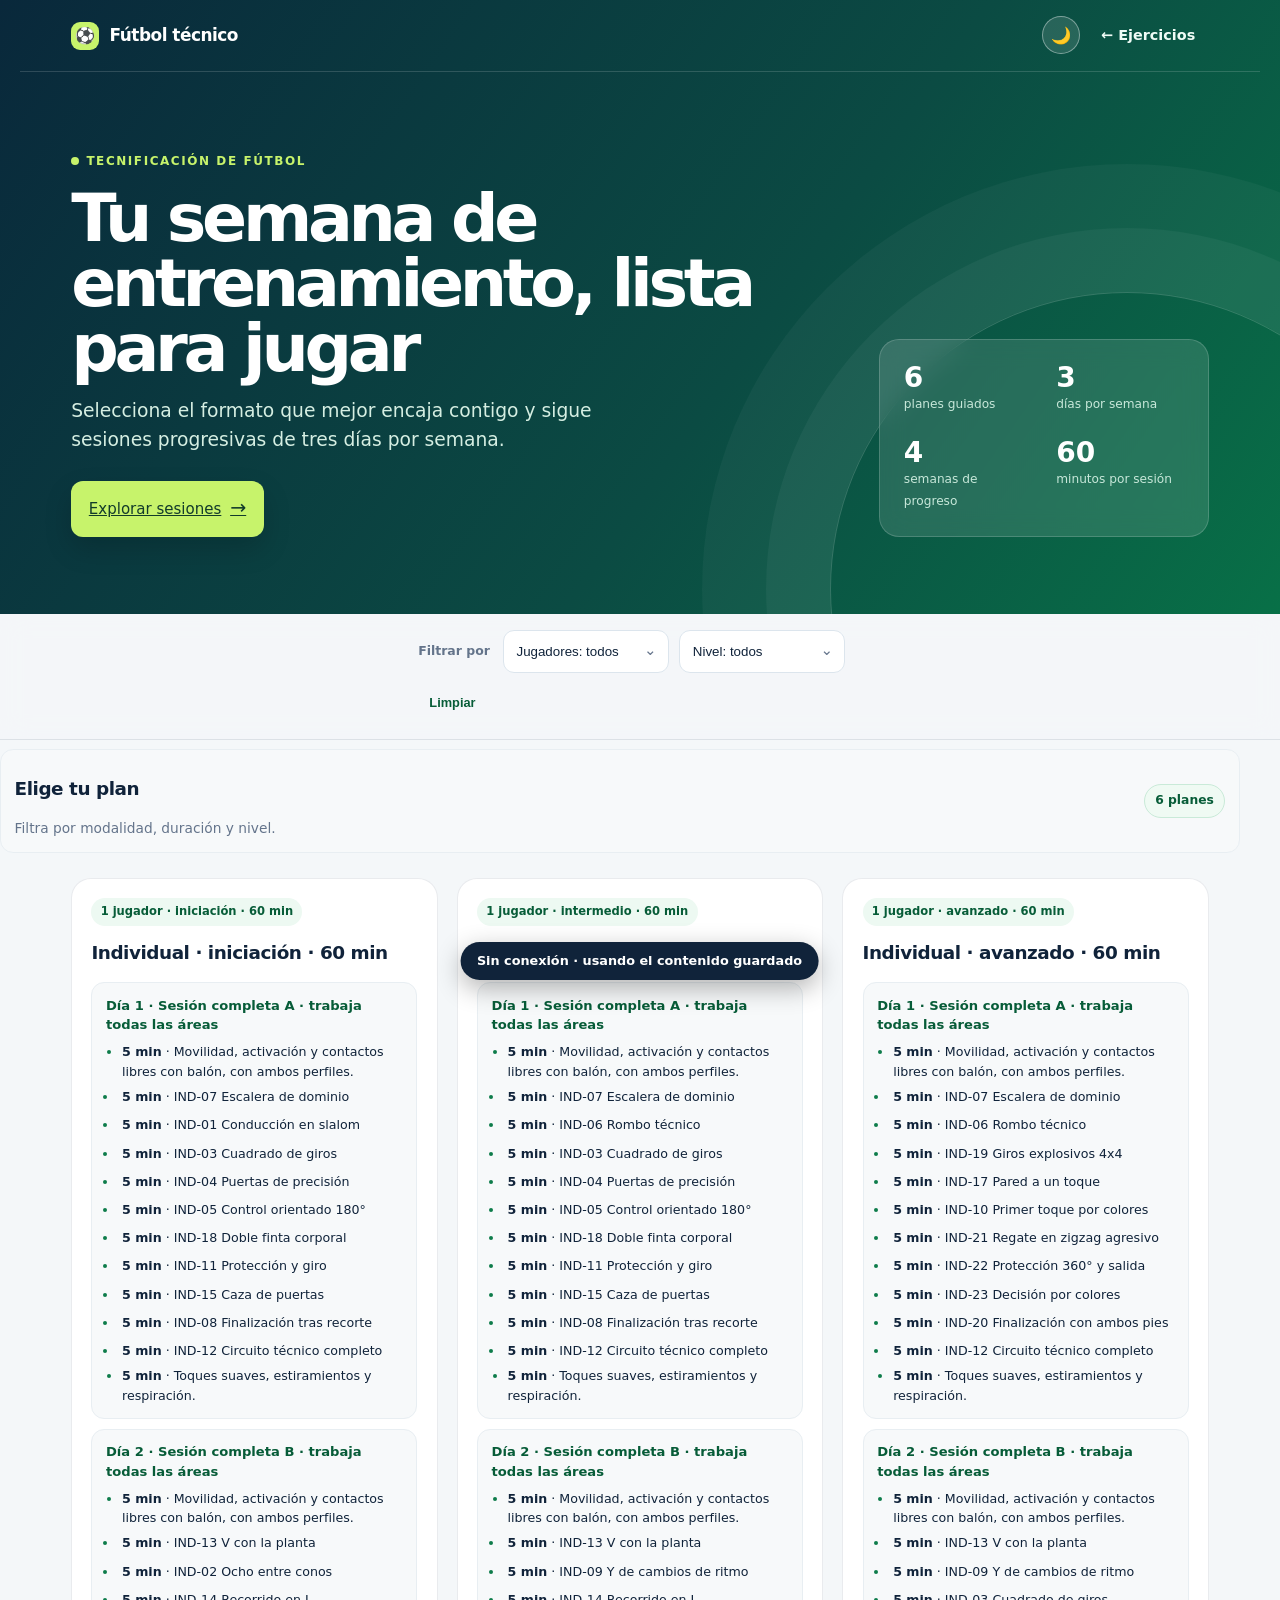
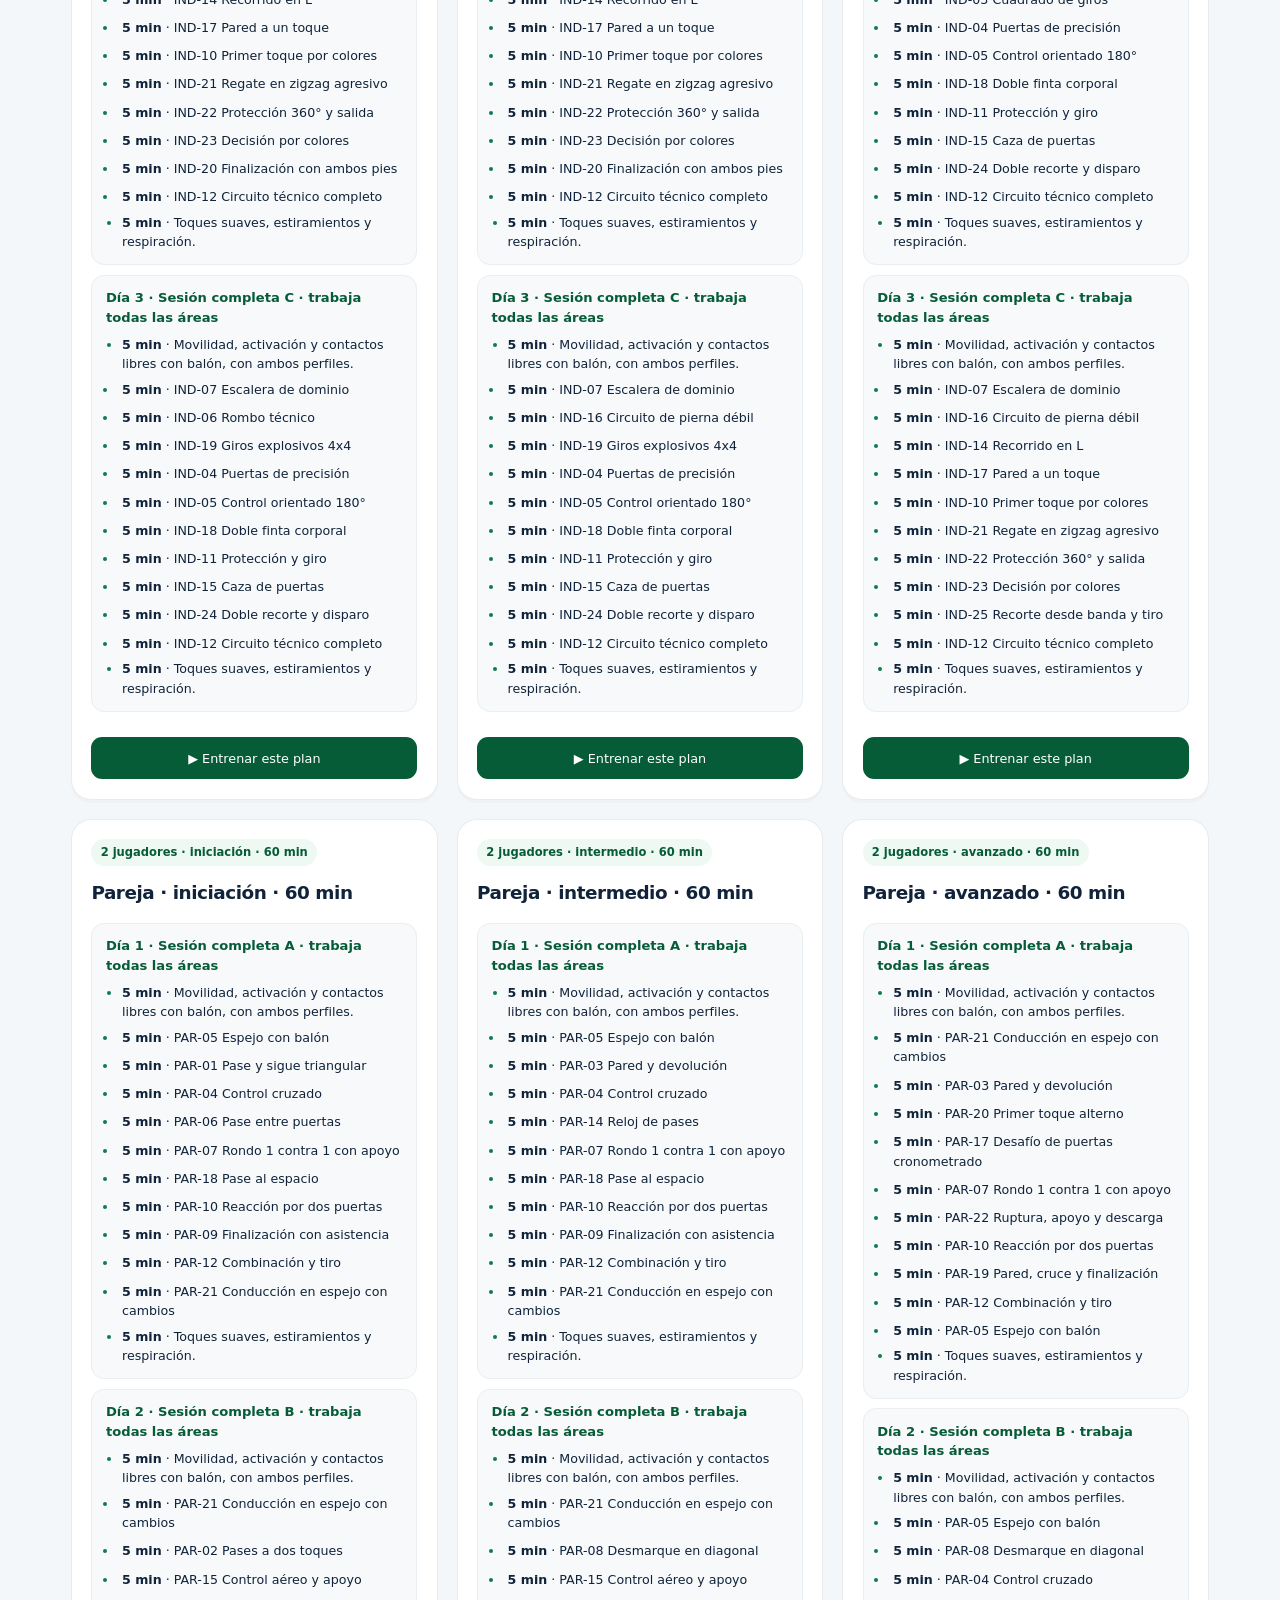
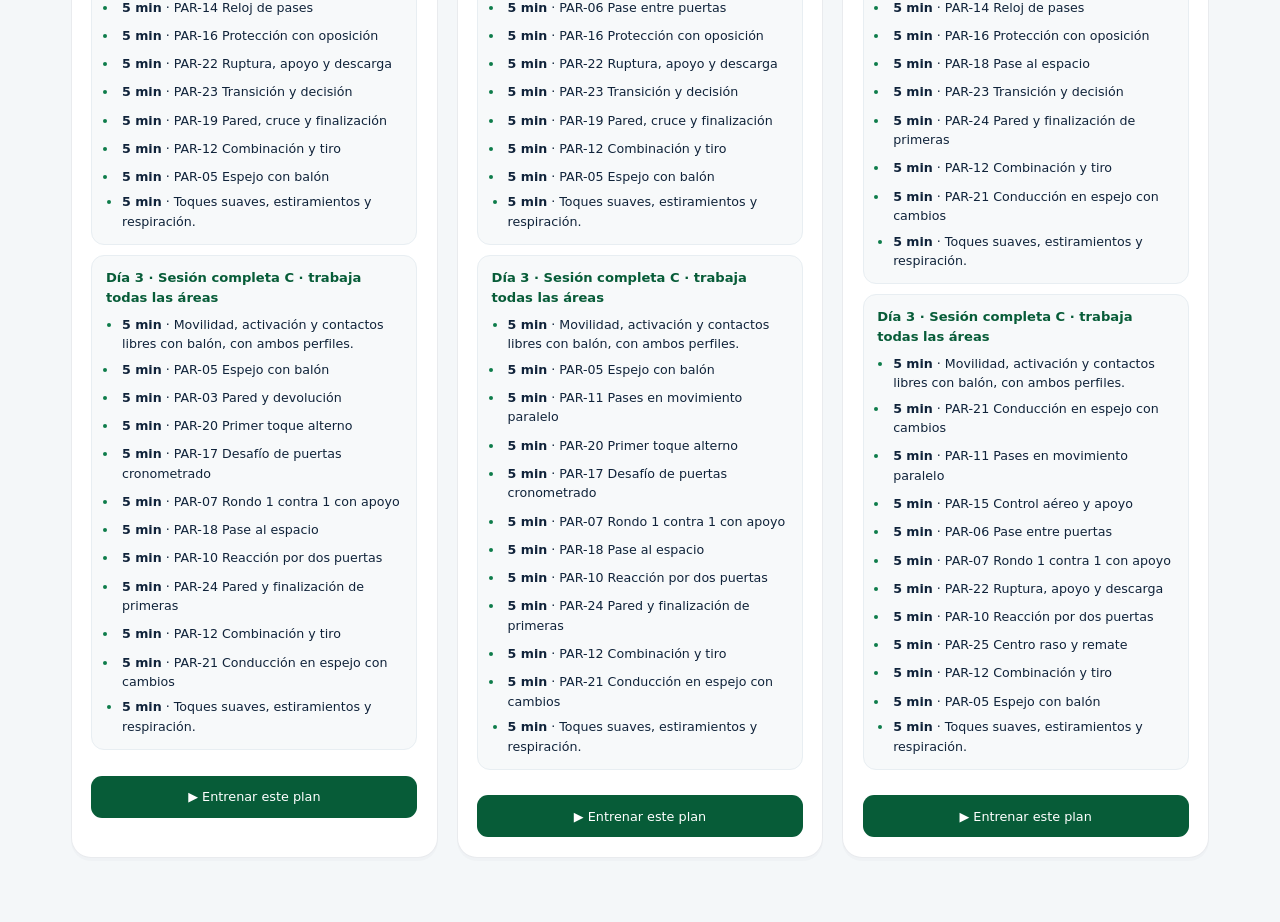
==== commit d31f002d: "Añade 6 ejercicios de finalización avanzados - Nuevos ejercicios de tiro (nivel avanzado) con animac" ====
--- a/planes.html
+++ b/planes.html
@@ -1 +1 @@
-<!doctype html><html lang='es'><meta charset='utf-8'><meta name='viewport' content='width=device-width,initial-scale=1,viewport-fit=cover'><meta name='description' content='12 planes de tecnificación de fútbol de 3 días por semana, con sesiones de 60 minutos que trabajan todas las áreas, modo entrenamiento guiado, cronómetro y demostraciones animadas.'><meta name='theme-color' content='#09283b'><script>try{var _t=JSON.parse(localStorage.getItem('ft:tema'));document.documentElement.dataset.theme=_t||(matchMedia('(prefers-color-scheme:dark)').matches?'dark':'light')}catch(e){}</script><link rel='manifest' href='manifest.webmanifest'><link rel='icon' type='image/png' href='icon-192.png'><link rel='apple-touch-icon' href='apple-touch-icon.png'><title>Planes de tecnificación</title><style>*{box-sizing:border-box}body{margin:0;font:15px system-ui;background:#eef3f6;color:#102a43}header{padding:32px 5vw;background:linear-gradient(135deg,#102a43,#145da0);color:white}header h1{margin:0 0 8px}.filters{position:sticky;top:0;padding:14px 5vw;background:#fffe;display:flex;gap:10px;box-shadow:0 2px 12px #0002}select{padding:10px;border:1px solid #ccd6df;border-radius:8px}main{padding:24px 5vw;display:grid;grid-template-columns:repeat(auto-fit,minmax(340px,1fr));gap:20px}.plan{background:white;border-radius:16px;padding:20px;box-shadow:0 6px 22px #102a4315}.tag{display:inline-block;background:#dceeff;color:#145da0;border-radius:999px;padding:6px 10px;font-size:12px;font-weight:700}h2{font-size:21px}h3{font-size:15px;margin-bottom:6px;border-top:1px solid #e4ebf1;padding-top:12px}ul{margin:0;padding-left:20px;line-height:1.55}.hide{display:none}</style><link rel="stylesheet" href="ui.css"><header><h1>Planes de tecnificación</h1><p>3 días por semana · sesiones de 60 minutos que trabajan todas las áreas · progresión de 4 semanas</p></header><div class='filters'><select id='p'><option value=''>Jugadores: todos</option><option value='1'>Individual</option><option value='2'>Pareja</option></select><select id='n'><option value=''>Nivel: todos</option><option>iniciación</option><option>intermedio</option><option>avanzado</option></select></div><main><article class='plan' data-p='1' data-d='60' data-n='iniciación'><div class='tag'>1 jugador · iniciación · 60 min</div><h2>Individual · iniciación · 60 min</h2><section><h3>Día 1 · Sesión completa A · trabaja todas las áreas</h3><ul><li><b>5 min</b> · Movilidad, activación y contactos libres con balón, con ambos perfiles.</li><li><b>5 min</b> · IND-07 Escalera de dominio</li><li><b>5 min</b> · IND-01 Conducción en slalom</li><li><b>5 min</b> · IND-03 Cuadrado de giros</li><li><b>5 min</b> · IND-04 Puertas de precisión</li><li><b>5 min</b> · IND-05 Control orientado 180°</li><li><b>5 min</b> · IND-18 Doble finta corporal</li><li><b>5 min</b> · IND-11 Protección y giro</li><li><b>5 min</b> · IND-15 Caza de puertas</li><li><b>5 min</b> · IND-08 Finalización tras recorte</li><li><b>5 min</b> · IND-12 Circuito técnico completo</li><li><b>5 min</b> · Toques suaves, estiramientos y respiración.</li></ul></section><section><h3>Día 2 · Sesión completa B · trabaja todas las áreas</h3><ul><li><b>5 min</b> · Movilidad, activación y contactos libres con balón, con ambos perfiles.</li><li><b>5 min</b> · IND-13 V con la planta</li><li><b>5 min</b> · IND-02 Ocho entre conos</li><li><b>5 min</b> · IND-14 Recorrido en L</li><li><b>5 min</b> · IND-17 Pared a un toque</li><li><b>5 min</b> · IND-10 Primer toque por colores</li><li><b>5 min</b> · IND-21 Regate en zigzag agresivo</li><li><b>5 min</b> · IND-22 Protección 360° y salida</li><li><b>5 min</b> · IND-23 Decisión por colores</li><li><b>5 min</b> · IND-20 Finalización con ambos pies</li><li><b>5 min</b> · IND-12 Circuito técnico completo</li><li><b>5 min</b> · Toques suaves, estiramientos y respiración.</li></ul></section><section><h3>Día 3 · Sesión completa C · trabaja todas las áreas</h3><ul><li><b>5 min</b> · Movilidad, activación y contactos libres con balón, con ambos perfiles.</li><li><b>5 min</b> · IND-07 Escalera de dominio</li><li><b>5 min</b> · IND-06 Rombo técnico</li><li><b>5 min</b> · IND-19 Giros explosivos 4x4</li><li><b>5 min</b> · IND-04 Puertas de precisión</li><li><b>5 min</b> · IND-05 Control orientado 180°</li><li><b>5 min</b> · IND-18 Doble finta corporal</li><li><b>5 min</b> · IND-11 Protección y giro</li><li><b>5 min</b> · IND-15 Caza de puertas</li><li><b>5 min</b> · IND-08 Finalización tras recorte</li><li><b>5 min</b> · IND-12 Circuito técnico completo</li><li><b>5 min</b> · Toques suaves, estiramientos y respiración.</li></ul></section></article><article class='plan' data-p='1' data-d='60' data-n='intermedio'><div class='tag'>1 jugador · intermedio · 60 min</div><h2>Individual · intermedio · 60 min</h2><section><h3>Día 1 · Sesión completa A · trabaja todas las áreas</h3><ul><li><b>5 min</b> · Movilidad, activación y contactos libres con balón, con ambos perfiles.</li><li><b>5 min</b> · IND-07 Escalera de dominio</li><li><b>5 min</b> · IND-06 Rombo técnico</li><li><b>5 min</b> · IND-03 Cuadrado de giros</li><li><b>5 min</b> · IND-04 Puertas de precisión</li><li><b>5 min</b> · IND-05 Control orientado 180°</li><li><b>5 min</b> · IND-18 Doble finta corporal</li><li><b>5 min</b> · IND-11 Protección y giro</li><li><b>5 min</b> · IND-15 Caza de puertas</li><li><b>5 min</b> · IND-08 Finalización tras recorte</li><li><b>5 min</b> · IND-12 Circuito técnico completo</li><li><b>5 min</b> · Toques suaves, estiramientos y respiración.</li></ul></section><section><h3>Día 2 · Sesión completa B · trabaja todas las áreas</h3><ul><li><b>5 min</b> · Movilidad, activación y contactos libres con balón, con ambos perfiles.</li><li><b>5 min</b> · IND-13 V con la planta</li><li><b>5 min</b> · IND-09 Y de cambios de ritmo</li><li><b>5 min</b> · IND-14 Recorrido en L</li><li><b>5 min</b> · IND-17 Pared a un toque</li><li><b>5 min</b> · IND-10 Primer toque por colores</li><li><b>5 min</b> · IND-21 Regate en zigzag agresivo</li><li><b>5 min</b> · IND-22 Protección 360° y salida</li><li><b>5 min</b> · IND-23 Decisión por colores</li><li><b>5 min</b> · IND-20 Finalización con ambos pies</li><li><b>5 min</b> · IND-12 Circuito técnico completo</li><li><b>5 min</b> · Toques suaves, estiramientos y respiración.</li></ul></section><section><h3>Día 3 · Sesión completa C · trabaja todas las áreas</h3><ul><li><b>5 min</b> · Movilidad, activación y contactos libres con balón, con ambos perfiles.</li><li><b>5 min</b> · IND-07 Escalera de dominio</li><li><b>5 min</b> · IND-16 Circuito de pierna débil</li><li><b>5 min</b> · IND-19 Giros explosivos 4x4</li><li><b>5 min</b> · IND-04 Puertas de precisión</li><li><b>5 min</b> · IND-05 Control orientado 180°</li><li><b>5 min</b> · IND-18 Doble finta corporal</li><li><b>5 min</b> · IND-11 Protección y giro</li><li><b>5 min</b> · IND-15 Caza de puertas</li><li><b>5 min</b> · IND-08 Finalización tras recorte</li><li><b>5 min</b> · IND-12 Circuito técnico completo</li><li><b>5 min</b> · Toques suaves, estiramientos y respiración.</li></ul></section></article><article class='plan' data-p='1' data-d='60' data-n='avanzado'><div class='tag'>1 jugador · avanzado · 60 min</div><h2>Individual · avanzado · 60 min</h2><section><h3>Día 1 · Sesión completa A · trabaja todas las áreas</h3><ul><li><b>5 min</b> · Movilidad, activación y contactos libres con balón, con ambos perfiles.</li><li><b>5 min</b> · IND-07 Escalera de dominio</li><li><b>5 min</b> · IND-06 Rombo técnico</li><li><b>5 min</b> · IND-19 Giros explosivos 4x4</li><li><b>5 min</b> · IND-17 Pared a un toque</li><li><b>5 min</b> · IND-10 Primer toque por colores</li><li><b>5 min</b> · IND-21 Regate en zigzag agresivo</li><li><b>5 min</b> · IND-22 Protección 360° y salida</li><li><b>5 min</b> · IND-23 Decisión por colores</li><li><b>5 min</b> · IND-20 Finalización con ambos pies</li><li><b>5 min</b> · IND-12 Circuito técnico completo</li><li><b>5 min</b> · Toques suaves, estiramientos y respiración.</li></ul></section><section><h3>Día 2 · Sesión completa B · trabaja todas las áreas</h3><ul><li><b>5 min</b> · Movilidad, activación y contactos libres con balón, con ambos perfiles.</li><li><b>5 min</b> · IND-13 V con la planta</li><li><b>5 min</b> · IND-09 Y de cambios de ritmo</li><li><b>5 min</b> · IND-03 Cuadrado de giros</li><li><b>5 min</b> · IND-04 Puertas de precisión</li><li><b>5 min</b> · IND-05 Control orientado 180°</li><li><b>5 min</b> · IND-18 Doble finta corporal</li><li><b>5 min</b> · IND-11 Protección y giro</li><li><b>5 min</b> · IND-15 Caza de puertas</li><li><b>5 min</b> · IND-08 Finalización tras recorte</li><li><b>5 min</b> · IND-12 Circuito técnico completo</li><li><b>5 min</b> · Toques suaves, estiramientos y respiración.</li></ul></section><section><h3>Día 3 · Sesión completa C · trabaja todas las áreas</h3><ul><li><b>5 min</b> · Movilidad, activación y contactos libres con balón, con ambos perfiles.</li><li><b>5 min</b> · IND-07 Escalera de dominio</li><li><b>5 min</b> · IND-16 Circuito de pierna débil</li><li><b>5 min</b> · IND-14 Recorrido en L</li><li><b>5 min</b> · IND-17 Pared a un toque</li><li><b>5 min</b> · IND-10 Primer toque por colores</li><li><b>5 min</b> · IND-21 Regate en zigzag agresivo</li><li><b>5 min</b> · IND-22 Protección 360° y salida</li><li><b>5 min</b> · IND-23 Decisión por colores</li><li><b>5 min</b> · IND-20 Finalización con ambos pies</li><li><b>5 min</b> · IND-12 Circuito técnico completo</li><li><b>5 min</b> · Toques suaves, estiramientos y respiración.</li></ul></section></article><article class='plan' data-p='2' data-d='60' data-n='iniciación'><div class='tag'>2 jugadores · iniciación · 60 min</div><h2>Pareja · iniciación · 60 min</h2><section><h3>Día 1 · Sesión completa A · trabaja todas las áreas</h3><ul><li><b>5 min</b> · Movilidad, activación y contactos libres con balón, con ambos perfiles.</li><li><b>5 min</b> · PAR-05 Espejo con balón</li><li><b>5 min</b> · PAR-01 Pase y sigue triangular</li><li><b>5 min</b> · PAR-04 Control cruzado</li><li><b>5 min</b> · PAR-06 Pase entre puertas</li><li><b>5 min</b> · PAR-07 Rondo 1 contra 1 con apoyo</li><li><b>5 min</b> · PAR-18 Pase al espacio</li><li><b>5 min</b> · PAR-10 Reacción por dos puertas</li><li><b>5 min</b> · PAR-09 Finalización con asistencia</li><li><b>5 min</b> · PAR-12 Combinación y tiro</li><li><b>5 min</b> · PAR-21 Conducción en espejo con cambios</li><li><b>5 min</b> · Toques suaves, estiramientos y respiración.</li></ul></section><section><h3>Día 2 · Sesión completa B · trabaja todas las áreas</h3><ul><li><b>5 min</b> · Movilidad, activación y contactos libres con balón, con ambos perfiles.</li><li><b>5 min</b> · PAR-21 Conducción en espejo con cambios</li><li><b>5 min</b> · PAR-02 Pases a dos toques</li><li><b>5 min</b> · PAR-15 Control aéreo y apoyo</li><li><b>5 min</b> · PAR-14 Reloj de pases</li><li><b>5 min</b> · PAR-16 Protección con oposición</li><li><b>5 min</b> · PAR-22 Ruptura, apoyo y descarga</li><li><b>5 min</b> · PAR-23 Transición y decisión</li><li><b>5 min</b> · PAR-19 Pared, cruce y finalización</li><li><b>5 min</b> · PAR-12 Combinación y tiro</li><li><b>5 min</b> · PAR-05 Espejo con balón</li><li><b>5 min</b> · Toques suaves, estiramientos y respiración.</li></ul></section><section><h3>Día 3 · Sesión completa C · trabaja todas las áreas</h3><ul><li><b>5 min</b> · Movilidad, activación y contactos libres con balón, con ambos perfiles.</li><li><b>5 min</b> · PAR-05 Espejo con balón</li><li><b>5 min</b> · PAR-03 Pared y devolución</li><li><b>5 min</b> · PAR-20 Primer toque alterno</li><li><b>5 min</b> · PAR-17 Desafío de puertas cronometrado</li><li><b>5 min</b> · PAR-07 Rondo 1 contra 1 con apoyo</li><li><b>5 min</b> · PAR-18 Pase al espacio</li><li><b>5 min</b> · PAR-10 Reacción por dos puertas</li><li><b>5 min</b> · PAR-09 Finalización con asistencia</li><li><b>5 min</b> · PAR-12 Combinación y tiro</li><li><b>5 min</b> · PAR-21 Conducción en espejo con cambios</li><li><b>5 min</b> · Toques suaves, estiramientos y respiración.</li></ul></section></article><article class='plan' data-p='2' data-d='60' data-n='intermedio'><div class='tag'>2 jugadores · intermedio · 60 min</div><h2>Pareja · intermedio · 60 min</h2><section><h3>Día 1 · Sesión completa A · trabaja todas las áreas</h3><ul><li><b>5 min</b> · Movilidad, activación y contactos libres con balón, con ambos perfiles.</li><li><b>5 min</b> · PAR-05 Espejo con balón</li><li><b>5 min</b> · PAR-03 Pared y devolución</li><li><b>5 min</b> · PAR-04 Control cruzado</li><li><b>5 min</b> · PAR-14 Reloj de pases</li><li><b>5 min</b> · PAR-07 Rondo 1 contra 1 con apoyo</li><li><b>5 min</b> · PAR-18 Pase al espacio</li><li><b>5 min</b> · PAR-10 Reacción por dos puertas</li><li><b>5 min</b> · PAR-09 Finalización con asistencia</li><li><b>5 min</b> · PAR-12 Combinación y tiro</li><li><b>5 min</b> · PAR-21 Conducción en espejo con cambios</li><li><b>5 min</b> · Toques suaves, estiramientos y respiración.</li></ul></section><section><h3>Día 2 · Sesión completa B · trabaja todas las áreas</h3><ul><li><b>5 min</b> · Movilidad, activación y contactos libres con balón, con ambos perfiles.</li><li><b>5 min</b> · PAR-21 Conducción en espejo con cambios</li><li><b>5 min</b> · PAR-08 Desmarque en diagonal</li><li><b>5 min</b> · PAR-15 Control aéreo y apoyo</li><li><b>5 min</b> · PAR-06 Pase entre puertas</li><li><b>5 min</b> · PAR-16 Protección con oposición</li><li><b>5 min</b> · PAR-22 Ruptura, apoyo y descarga</li><li><b>5 min</b> · PAR-23 Transición y decisión</li><li><b>5 min</b> · PAR-19 Pared, cruce y finalización</li><li><b>5 min</b> · PAR-12 Combinación y tiro</li><li><b>5 min</b> · PAR-05 Espejo con balón</li><li><b>5 min</b> · Toques suaves, estiramientos y respiración.</li></ul></section><section><h3>Día 3 · Sesión completa C · trabaja todas las áreas</h3><ul><li><b>5 min</b> · Movilidad, activación y contactos libres con balón, con ambos perfiles.</li><li><b>5 min</b> · PAR-05 Espejo con balón</li><li><b>5 min</b> · PAR-11 Pases en movimiento paralelo</li><li><b>5 min</b> · PAR-20 Primer toque alterno</li><li><b>5 min</b> · PAR-17 Desafío de puertas cronometrado</li><li><b>5 min</b> · PAR-07 Rondo 1 contra 1 con apoyo</li><li><b>5 min</b> · PAR-18 Pase al espacio</li><li><b>5 min</b> · PAR-10 Reacción por dos puertas</li><li><b>5 min</b> · PAR-09 Finalización con asistencia</li><li><b>5 min</b> · PAR-12 Combinación y tiro</li><li><b>5 min</b> · PAR-21 Conducción en espejo con cambios</li><li><b>5 min</b> · Toques suaves, estiramientos y respiración.</li></ul></section></article><article class='plan' data-p='2' data-d='60' data-n='avanzado'><div class='tag'>2 jugadores · avanzado · 60 min</div><h2>Pareja · avanzado · 60 min</h2><section><h3>Día 1 · Sesión completa A · trabaja todas las áreas</h3><ul><li><b>5 min</b> · Movilidad, activación y contactos libres con balón, con ambos perfiles.</li><li><b>5 min</b> · PAR-21 Conducción en espejo con cambios</li><li><b>5 min</b> · PAR-03 Pared y devolución</li><li><b>5 min</b> · PAR-20 Primer toque alterno</li><li><b>5 min</b> · PAR-17 Desafío de puertas cronometrado</li><li><b>5 min</b> · PAR-07 Rondo 1 contra 1 con apoyo</li><li><b>5 min</b> · PAR-22 Ruptura, apoyo y descarga</li><li><b>5 min</b> · PAR-10 Reacción por dos puertas</li><li><b>5 min</b> · PAR-19 Pared, cruce y finalización</li><li><b>5 min</b> · PAR-12 Combinación y tiro</li><li><b>5 min</b> · PAR-05 Espejo con balón</li><li><b>5 min</b> · Toques suaves, estiramientos y respiración.</li></ul></section><section><h3>Día 2 · Sesión completa B · trabaja todas las áreas</h3><ul><li><b>5 min</b> · Movilidad, activación y contactos libres con balón, con ambos perfiles.</li><li><b>5 min</b> · PAR-05 Espejo con balón</li><li><b>5 min</b> · PAR-08 Desmarque en diagonal</li><li><b>5 min</b> · PAR-04 Control cruzado</li><li><b>5 min</b> · PAR-14 Reloj de pases</li><li><b>5 min</b> · PAR-16 Protección con oposición</li><li><b>5 min</b> · PAR-18 Pase al espacio</li><li><b>5 min</b> · PAR-23 Transición y decisión</li><li><b>5 min</b> · PAR-09 Finalización con asistencia</li><li><b>5 min</b> · PAR-12 Combinación y tiro</li><li><b>5 min</b> · PAR-21 Conducción en espejo con cambios</li><li><b>5 min</b> · Toques suaves, estiramientos y respiración.</li></ul></section><section><h3>Día 3 · Sesión completa C · trabaja todas las áreas</h3><ul><li><b>5 min</b> · Movilidad, activación y contactos libres con balón, con ambos perfiles.</li><li><b>5 min</b> · PAR-21 Conducción en espejo con cambios</li><li><b>5 min</b> · PAR-11 Pases en movimiento paralelo</li><li><b>5 min</b> · PAR-15 Control aéreo y apoyo</li><li><b>5 min</b> · PAR-06 Pase entre puertas</li><li><b>5 min</b> · PAR-07 Rondo 1 contra 1 con apoyo</li><li><b>5 min</b> · PAR-22 Ruptura, apoyo y descarga</li><li><b>5 min</b> · PAR-10 Reacción por dos puertas</li><li><b>5 min</b> · PAR-19 Pared, cruce y finalización</li><li><b>5 min</b> · PAR-12 Combinación y tiro</li><li><b>5 min</b> · PAR-05 Espejo con balón</li><li><b>5 min</b> · Toques suaves, estiramientos y respiración.</li></ul></section></article></main><script>const q=s=>document.querySelector(s),f=()=>document.querySelectorAll('.plan').forEach(c=>c.classList.toggle('hide',(q('#p').value&&c.dataset.p!=q('#p').value)||(q('#n').value&&c.dataset.n!=q('#n').value)));document.querySelectorAll('select').forEach(x=>x.onchange=f)</script><script src='data.js'></script><script defer src='ui.js'></script></html>+<!doctype html><html lang='es'><meta charset='utf-8'><meta name='viewport' content='width=device-width,initial-scale=1,viewport-fit=cover'><meta name='description' content='12 planes de tecnificación de fútbol de 3 días por semana, con sesiones de 60 minutos que trabajan todas las áreas, modo entrenamiento guiado, cronómetro y demostraciones animadas.'><meta name='theme-color' content='#09283b'><script>try{var _t=JSON.parse(localStorage.getItem('ft:tema'));document.documentElement.dataset.theme=_t||(matchMedia('(prefers-color-scheme:dark)').matches?'dark':'light')}catch(e){}</script><link rel='manifest' href='manifest.webmanifest'><link rel='icon' type='image/png' href='icon-192.png'><link rel='apple-touch-icon' href='apple-touch-icon.png'><title>Planes de tecnificación</title><style>*{box-sizing:border-box}body{margin:0;font:15px system-ui;background:#eef3f6;color:#102a43}header{padding:32px 5vw;background:linear-gradient(135deg,#102a43,#145da0);color:white}header h1{margin:0 0 8px}.filters{position:sticky;top:0;padding:14px 5vw;background:#fffe;display:flex;gap:10px;box-shadow:0 2px 12px #0002}select{padding:10px;border:1px solid #ccd6df;border-radius:8px}main{padding:24px 5vw;display:grid;grid-template-columns:repeat(auto-fit,minmax(340px,1fr));gap:20px}.plan{background:white;border-radius:16px;padding:20px;box-shadow:0 6px 22px #102a4315}.tag{display:inline-block;background:#dceeff;color:#145da0;border-radius:999px;padding:6px 10px;font-size:12px;font-weight:700}h2{font-size:21px}h3{font-size:15px;margin-bottom:6px;border-top:1px solid #e4ebf1;padding-top:12px}ul{margin:0;padding-left:20px;line-height:1.55}.hide{display:none}</style><link rel="stylesheet" href="ui.css"><header><h1>Planes de tecnificación</h1><p>3 días por semana · sesiones de 60 minutos que trabajan todas las áreas · progresión de 4 semanas</p></header><div class='filters'><select id='p'><option value=''>Jugadores: todos</option><option value='1'>Individual</option><option value='2'>Pareja</option></select><select id='n'><option value=''>Nivel: todos</option><option>iniciación</option><option>intermedio</option><option>avanzado</option></select></div><main><article class='plan' data-p='1' data-d='60' data-n='iniciación'><div class='tag'>1 jugador · iniciación · 60 min</div><h2>Individual · iniciación · 60 min</h2><section><h3>Día 1 · Sesión completa A · trabaja todas las áreas</h3><ul><li><b>5 min</b> · Movilidad, activación y contactos libres con balón, con ambos perfiles.</li><li><b>5 min</b> · IND-07 Escalera de dominio</li><li><b>5 min</b> · IND-01 Conducción en slalom</li><li><b>5 min</b> · IND-03 Cuadrado de giros</li><li><b>5 min</b> · IND-04 Puertas de precisión</li><li><b>5 min</b> · IND-05 Control orientado 180°</li><li><b>5 min</b> · IND-18 Doble finta corporal</li><li><b>5 min</b> · IND-11 Protección y giro</li><li><b>5 min</b> · IND-15 Caza de puertas</li><li><b>5 min</b> · IND-08 Finalización tras recorte</li><li><b>5 min</b> · IND-12 Circuito técnico completo</li><li><b>5 min</b> · Toques suaves, estiramientos y respiración.</li></ul></section><section><h3>Día 2 · Sesión completa B · trabaja todas las áreas</h3><ul><li><b>5 min</b> · Movilidad, activación y contactos libres con balón, con ambos perfiles.</li><li><b>5 min</b> · IND-13 V con la planta</li><li><b>5 min</b> · IND-02 Ocho entre conos</li><li><b>5 min</b> · IND-14 Recorrido en L</li><li><b>5 min</b> · IND-17 Pared a un toque</li><li><b>5 min</b> · IND-10 Primer toque por colores</li><li><b>5 min</b> · IND-21 Regate en zigzag agresivo</li><li><b>5 min</b> · IND-22 Protección 360° y salida</li><li><b>5 min</b> · IND-23 Decisión por colores</li><li><b>5 min</b> · IND-20 Finalización con ambos pies</li><li><b>5 min</b> · IND-12 Circuito técnico completo</li><li><b>5 min</b> · Toques suaves, estiramientos y respiración.</li></ul></section><section><h3>Día 3 · Sesión completa C · trabaja todas las áreas</h3><ul><li><b>5 min</b> · Movilidad, activación y contactos libres con balón, con ambos perfiles.</li><li><b>5 min</b> · IND-07 Escalera de dominio</li><li><b>5 min</b> · IND-06 Rombo técnico</li><li><b>5 min</b> · IND-19 Giros explosivos 4x4</li><li><b>5 min</b> · IND-04 Puertas de precisión</li><li><b>5 min</b> · IND-05 Control orientado 180°</li><li><b>5 min</b> · IND-18 Doble finta corporal</li><li><b>5 min</b> · IND-11 Protección y giro</li><li><b>5 min</b> · IND-15 Caza de puertas</li><li><b>5 min</b> · IND-24 Doble recorte y disparo</li><li><b>5 min</b> · IND-12 Circuito técnico completo</li><li><b>5 min</b> · Toques suaves, estiramientos y respiración.</li></ul></section></article><article class='plan' data-p='1' data-d='60' data-n='intermedio'><div class='tag'>1 jugador · intermedio · 60 min</div><h2>Individual · intermedio · 60 min</h2><section><h3>Día 1 · Sesión completa A · trabaja todas las áreas</h3><ul><li><b>5 min</b> · Movilidad, activación y contactos libres con balón, con ambos perfiles.</li><li><b>5 min</b> · IND-07 Escalera de dominio</li><li><b>5 min</b> · IND-06 Rombo técnico</li><li><b>5 min</b> · IND-03 Cuadrado de giros</li><li><b>5 min</b> · IND-04 Puertas de precisión</li><li><b>5 min</b> · IND-05 Control orientado 180°</li><li><b>5 min</b> · IND-18 Doble finta corporal</li><li><b>5 min</b> · IND-11 Protección y giro</li><li><b>5 min</b> · IND-15 Caza de puertas</li><li><b>5 min</b> · IND-08 Finalización tras recorte</li><li><b>5 min</b> · IND-12 Circuito técnico completo</li><li><b>5 min</b> · Toques suaves, estiramientos y respiración.</li></ul></section><section><h3>Día 2 · Sesión completa B · trabaja todas las áreas</h3><ul><li><b>5 min</b> · Movilidad, activación y contactos libres con balón, con ambos perfiles.</li><li><b>5 min</b> · IND-13 V con la planta</li><li><b>5 min</b> · IND-09 Y de cambios de ritmo</li><li><b>5 min</b> · IND-14 Recorrido en L</li><li><b>5 min</b> · IND-17 Pared a un toque</li><li><b>5 min</b> · IND-10 Primer toque por colores</li><li><b>5 min</b> · IND-21 Regate en zigzag agresivo</li><li><b>5 min</b> · IND-22 Protección 360° y salida</li><li><b>5 min</b> · IND-23 Decisión por colores</li><li><b>5 min</b> · IND-20 Finalización con ambos pies</li><li><b>5 min</b> · IND-12 Circuito técnico completo</li><li><b>5 min</b> · Toques suaves, estiramientos y respiración.</li></ul></section><section><h3>Día 3 · Sesión completa C · trabaja todas las áreas</h3><ul><li><b>5 min</b> · Movilidad, activación y contactos libres con balón, con ambos perfiles.</li><li><b>5 min</b> · IND-07 Escalera de dominio</li><li><b>5 min</b> · IND-16 Circuito de pierna débil</li><li><b>5 min</b> · IND-19 Giros explosivos 4x4</li><li><b>5 min</b> · IND-04 Puertas de precisión</li><li><b>5 min</b> · IND-05 Control orientado 180°</li><li><b>5 min</b> · IND-18 Doble finta corporal</li><li><b>5 min</b> · IND-11 Protección y giro</li><li><b>5 min</b> · IND-15 Caza de puertas</li><li><b>5 min</b> · IND-24 Doble recorte y disparo</li><li><b>5 min</b> · IND-12 Circuito técnico completo</li><li><b>5 min</b> · Toques suaves, estiramientos y respiración.</li></ul></section></article><article class='plan' data-p='1' data-d='60' data-n='avanzado'><div class='tag'>1 jugador · avanzado · 60 min</div><h2>Individual · avanzado · 60 min</h2><section><h3>Día 1 · Sesión completa A · trabaja todas las áreas</h3><ul><li><b>5 min</b> · Movilidad, activación y contactos libres con balón, con ambos perfiles.</li><li><b>5 min</b> · IND-07 Escalera de dominio</li><li><b>5 min</b> · IND-06 Rombo técnico</li><li><b>5 min</b> · IND-19 Giros explosivos 4x4</li><li><b>5 min</b> · IND-17 Pared a un toque</li><li><b>5 min</b> · IND-10 Primer toque por colores</li><li><b>5 min</b> · IND-21 Regate en zigzag agresivo</li><li><b>5 min</b> · IND-22 Protección 360° y salida</li><li><b>5 min</b> · IND-23 Decisión por colores</li><li><b>5 min</b> · IND-20 Finalización con ambos pies</li><li><b>5 min</b> · IND-12 Circuito técnico completo</li><li><b>5 min</b> · Toques suaves, estiramientos y respiración.</li></ul></section><section><h3>Día 2 · Sesión completa B · trabaja todas las áreas</h3><ul><li><b>5 min</b> · Movilidad, activación y contactos libres con balón, con ambos perfiles.</li><li><b>5 min</b> · IND-13 V con la planta</li><li><b>5 min</b> · IND-09 Y de cambios de ritmo</li><li><b>5 min</b> · IND-03 Cuadrado de giros</li><li><b>5 min</b> · IND-04 Puertas de precisión</li><li><b>5 min</b> · IND-05 Control orientado 180°</li><li><b>5 min</b> · IND-18 Doble finta corporal</li><li><b>5 min</b> · IND-11 Protección y giro</li><li><b>5 min</b> · IND-15 Caza de puertas</li><li><b>5 min</b> · IND-24 Doble recorte y disparo</li><li><b>5 min</b> · IND-12 Circuito técnico completo</li><li><b>5 min</b> · Toques suaves, estiramientos y respiración.</li></ul></section><section><h3>Día 3 · Sesión completa C · trabaja todas las áreas</h3><ul><li><b>5 min</b> · Movilidad, activación y contactos libres con balón, con ambos perfiles.</li><li><b>5 min</b> · IND-07 Escalera de dominio</li><li><b>5 min</b> · IND-16 Circuito de pierna débil</li><li><b>5 min</b> · IND-14 Recorrido en L</li><li><b>5 min</b> · IND-17 Pared a un toque</li><li><b>5 min</b> · IND-10 Primer toque por colores</li><li><b>5 min</b> · IND-21 Regate en zigzag agresivo</li><li><b>5 min</b> · IND-22 Protección 360° y salida</li><li><b>5 min</b> · IND-23 Decisión por colores</li><li><b>5 min</b> · IND-25 Recorte desde banda y tiro</li><li><b>5 min</b> · IND-12 Circuito técnico completo</li><li><b>5 min</b> · Toques suaves, estiramientos y respiración.</li></ul></section></article><article class='plan' data-p='2' data-d='60' data-n='iniciación'><div class='tag'>2 jugadores · iniciación · 60 min</div><h2>Pareja · iniciación · 60 min</h2><section><h3>Día 1 · Sesión completa A · trabaja todas las áreas</h3><ul><li><b>5 min</b> · Movilidad, activación y contactos libres con balón, con ambos perfiles.</li><li><b>5 min</b> · PAR-05 Espejo con balón</li><li><b>5 min</b> · PAR-01 Pase y sigue triangular</li><li><b>5 min</b> · PAR-04 Control cruzado</li><li><b>5 min</b> · PAR-06 Pase entre puertas</li><li><b>5 min</b> · PAR-07 Rondo 1 contra 1 con apoyo</li><li><b>5 min</b> · PAR-18 Pase al espacio</li><li><b>5 min</b> · PAR-10 Reacción por dos puertas</li><li><b>5 min</b> · PAR-09 Finalización con asistencia</li><li><b>5 min</b> · PAR-12 Combinación y tiro</li><li><b>5 min</b> · PAR-21 Conducción en espejo con cambios</li><li><b>5 min</b> · Toques suaves, estiramientos y respiración.</li></ul></section><section><h3>Día 2 · Sesión completa B · trabaja todas las áreas</h3><ul><li><b>5 min</b> · Movilidad, activación y contactos libres con balón, con ambos perfiles.</li><li><b>5 min</b> · PAR-21 Conducción en espejo con cambios</li><li><b>5 min</b> · PAR-02 Pases a dos toques</li><li><b>5 min</b> · PAR-15 Control aéreo y apoyo</li><li><b>5 min</b> · PAR-14 Reloj de pases</li><li><b>5 min</b> · PAR-16 Protección con oposición</li><li><b>5 min</b> · PAR-22 Ruptura, apoyo y descarga</li><li><b>5 min</b> · PAR-23 Transición y decisión</li><li><b>5 min</b> · PAR-19 Pared, cruce y finalización</li><li><b>5 min</b> · PAR-12 Combinación y tiro</li><li><b>5 min</b> · PAR-05 Espejo con balón</li><li><b>5 min</b> · Toques suaves, estiramientos y respiración.</li></ul></section><section><h3>Día 3 · Sesión completa C · trabaja todas las áreas</h3><ul><li><b>5 min</b> · Movilidad, activación y contactos libres con balón, con ambos perfiles.</li><li><b>5 min</b> · PAR-05 Espejo con balón</li><li><b>5 min</b> · PAR-03 Pared y devolución</li><li><b>5 min</b> · PAR-20 Primer toque alterno</li><li><b>5 min</b> · PAR-17 Desafío de puertas cronometrado</li><li><b>5 min</b> · PAR-07 Rondo 1 contra 1 con apoyo</li><li><b>5 min</b> · PAR-18 Pase al espacio</li><li><b>5 min</b> · PAR-10 Reacción por dos puertas</li><li><b>5 min</b> · PAR-24 Pared y finalización de primeras</li><li><b>5 min</b> · PAR-12 Combinación y tiro</li><li><b>5 min</b> · PAR-21 Conducción en espejo con cambios</li><li><b>5 min</b> · Toques suaves, estiramientos y respiración.</li></ul></section></article><article class='plan' data-p='2' data-d='60' data-n='intermedio'><div class='tag'>2 jugadores · intermedio · 60 min</div><h2>Pareja · intermedio · 60 min</h2><section><h3>Día 1 · Sesión completa A · trabaja todas las áreas</h3><ul><li><b>5 min</b> · Movilidad, activación y contactos libres con balón, con ambos perfiles.</li><li><b>5 min</b> · PAR-05 Espejo con balón</li><li><b>5 min</b> · PAR-03 Pared y devolución</li><li><b>5 min</b> · PAR-04 Control cruzado</li><li><b>5 min</b> · PAR-14 Reloj de pases</li><li><b>5 min</b> · PAR-07 Rondo 1 contra 1 con apoyo</li><li><b>5 min</b> · PAR-18 Pase al espacio</li><li><b>5 min</b> · PAR-10 Reacción por dos puertas</li><li><b>5 min</b> · PAR-09 Finalización con asistencia</li><li><b>5 min</b> · PAR-12 Combinación y tiro</li><li><b>5 min</b> · PAR-21 Conducción en espejo con cambios</li><li><b>5 min</b> · Toques suaves, estiramientos y respiración.</li></ul></section><section><h3>Día 2 · Sesión completa B · trabaja todas las áreas</h3><ul><li><b>5 min</b> · Movilidad, activación y contactos libres con balón, con ambos perfiles.</li><li><b>5 min</b> · PAR-21 Conducción en espejo con cambios</li><li><b>5 min</b> · PAR-08 Desmarque en diagonal</li><li><b>5 min</b> · PAR-15 Control aéreo y apoyo</li><li><b>5 min</b> · PAR-06 Pase entre puertas</li><li><b>5 min</b> · PAR-16 Protección con oposición</li><li><b>5 min</b> · PAR-22 Ruptura, apoyo y descarga</li><li><b>5 min</b> · PAR-23 Transición y decisión</li><li><b>5 min</b> · PAR-19 Pared, cruce y finalización</li><li><b>5 min</b> · PAR-12 Combinación y tiro</li><li><b>5 min</b> · PAR-05 Espejo con balón</li><li><b>5 min</b> · Toques suaves, estiramientos y respiración.</li></ul></section><section><h3>Día 3 · Sesión completa C · trabaja todas las áreas</h3><ul><li><b>5 min</b> · Movilidad, activación y contactos libres con balón, con ambos perfiles.</li><li><b>5 min</b> · PAR-05 Espejo con balón</li><li><b>5 min</b> · PAR-11 Pases en movimiento paralelo</li><li><b>5 min</b> · PAR-20 Primer toque alterno</li><li><b>5 min</b> · PAR-17 Desafío de puertas cronometrado</li><li><b>5 min</b> · PAR-07 Rondo 1 contra 1 con apoyo</li><li><b>5 min</b> · PAR-18 Pase al espacio</li><li><b>5 min</b> · PAR-10 Reacción por dos puertas</li><li><b>5 min</b> · PAR-24 Pared y finalización de primeras</li><li><b>5 min</b> · PAR-12 Combinación y tiro</li><li><b>5 min</b> · PAR-21 Conducción en espejo con cambios</li><li><b>5 min</b> · Toques suaves, estiramientos y respiración.</li></ul></section></article><article class='plan' data-p='2' data-d='60' data-n='avanzado'><div class='tag'>2 jugadores · avanzado · 60 min</div><h2>Pareja · avanzado · 60 min</h2><section><h3>Día 1 · Sesión completa A · trabaja todas las áreas</h3><ul><li><b>5 min</b> · Movilidad, activación y contactos libres con balón, con ambos perfiles.</li><li><b>5 min</b> · PAR-21 Conducción en espejo con cambios</li><li><b>5 min</b> · PAR-03 Pared y devolución</li><li><b>5 min</b> · PAR-20 Primer toque alterno</li><li><b>5 min</b> · PAR-17 Desafío de puertas cronometrado</li><li><b>5 min</b> · PAR-07 Rondo 1 contra 1 con apoyo</li><li><b>5 min</b> · PAR-22 Ruptura, apoyo y descarga</li><li><b>5 min</b> · PAR-10 Reacción por dos puertas</li><li><b>5 min</b> · PAR-19 Pared, cruce y finalización</li><li><b>5 min</b> · PAR-12 Combinación y tiro</li><li><b>5 min</b> · PAR-05 Espejo con balón</li><li><b>5 min</b> · Toques suaves, estiramientos y respiración.</li></ul></section><section><h3>Día 2 · Sesión completa B · trabaja todas las áreas</h3><ul><li><b>5 min</b> · Movilidad, activación y contactos libres con balón, con ambos perfiles.</li><li><b>5 min</b> · PAR-05 Espejo con balón</li><li><b>5 min</b> · PAR-08 Desmarque en diagonal</li><li><b>5 min</b> · PAR-04 Control cruzado</li><li><b>5 min</b> · PAR-14 Reloj de pases</li><li><b>5 min</b> · PAR-16 Protección con oposición</li><li><b>5 min</b> · PAR-18 Pase al espacio</li><li><b>5 min</b> · PAR-23 Transición y decisión</li><li><b>5 min</b> · PAR-24 Pared y finalización de primeras</li><li><b>5 min</b> · PAR-12 Combinación y tiro</li><li><b>5 min</b> · PAR-21 Conducción en espejo con cambios</li><li><b>5 min</b> · Toques suaves, estiramientos y respiración.</li></ul></section><section><h3>Día 3 · Sesión completa C · trabaja todas las áreas</h3><ul><li><b>5 min</b> · Movilidad, activación y contactos libres con balón, con ambos perfiles.</li><li><b>5 min</b> · PAR-21 Conducción en espejo con cambios</li><li><b>5 min</b> · PAR-11 Pases en movimiento paralelo</li><li><b>5 min</b> · PAR-15 Control aéreo y apoyo</li><li><b>5 min</b> · PAR-06 Pase entre puertas</li><li><b>5 min</b> · PAR-07 Rondo 1 contra 1 con apoyo</li><li><b>5 min</b> · PAR-22 Ruptura, apoyo y descarga</li><li><b>5 min</b> · PAR-10 Reacción por dos puertas</li><li><b>5 min</b> · PAR-25 Centro raso y remate</li><li><b>5 min</b> · PAR-12 Combinación y tiro</li><li><b>5 min</b> · PAR-05 Espejo con balón</li><li><b>5 min</b> · Toques suaves, estiramientos y respiración.</li></ul></section></article></main><script>const q=s=>document.querySelector(s),f=()=>document.querySelectorAll('.plan').forEach(c=>c.classList.toggle('hide',(q('#p').value&&c.dataset.p!=q('#p').value)||(q('#n').value&&c.dataset.n!=q('#n').value)));document.querySelectorAll('select').forEach(x=>x.onchange=f)</script><script src='data.js'></script><script defer src='ui.js'></script></html>
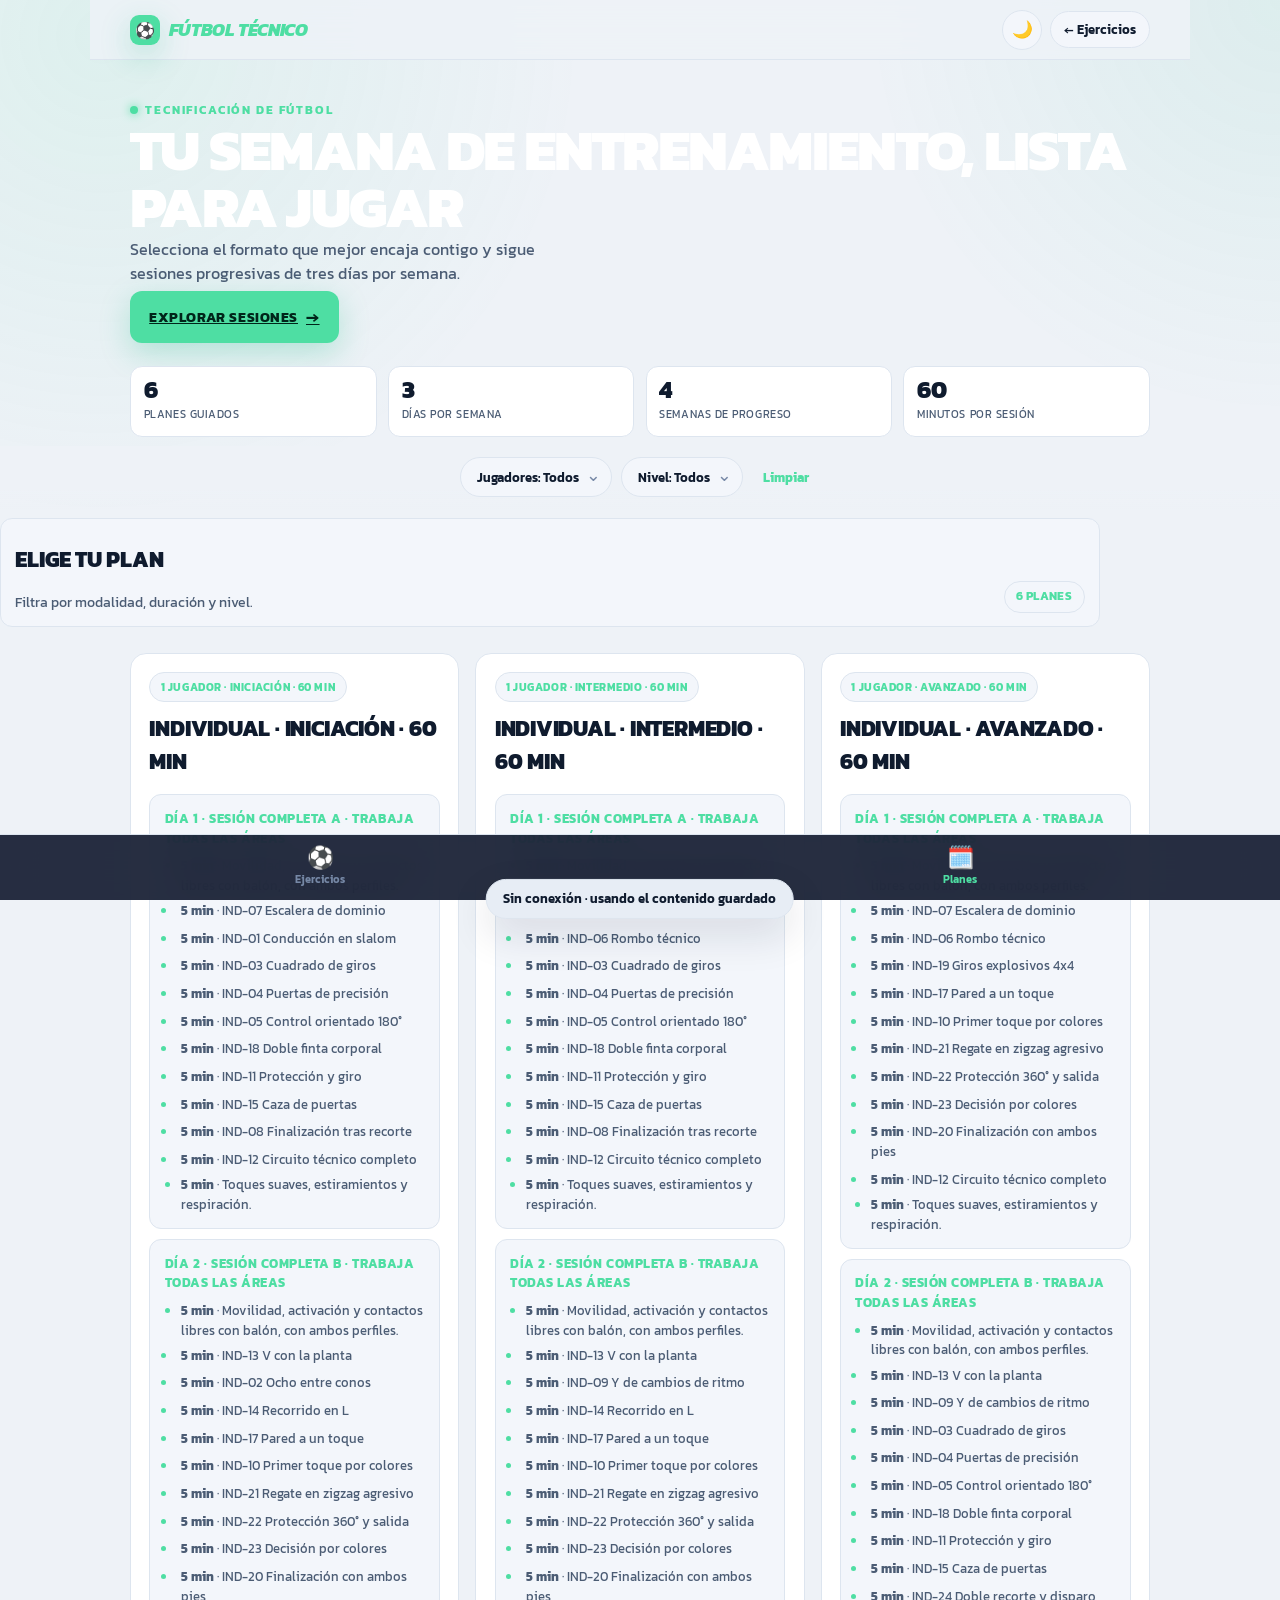
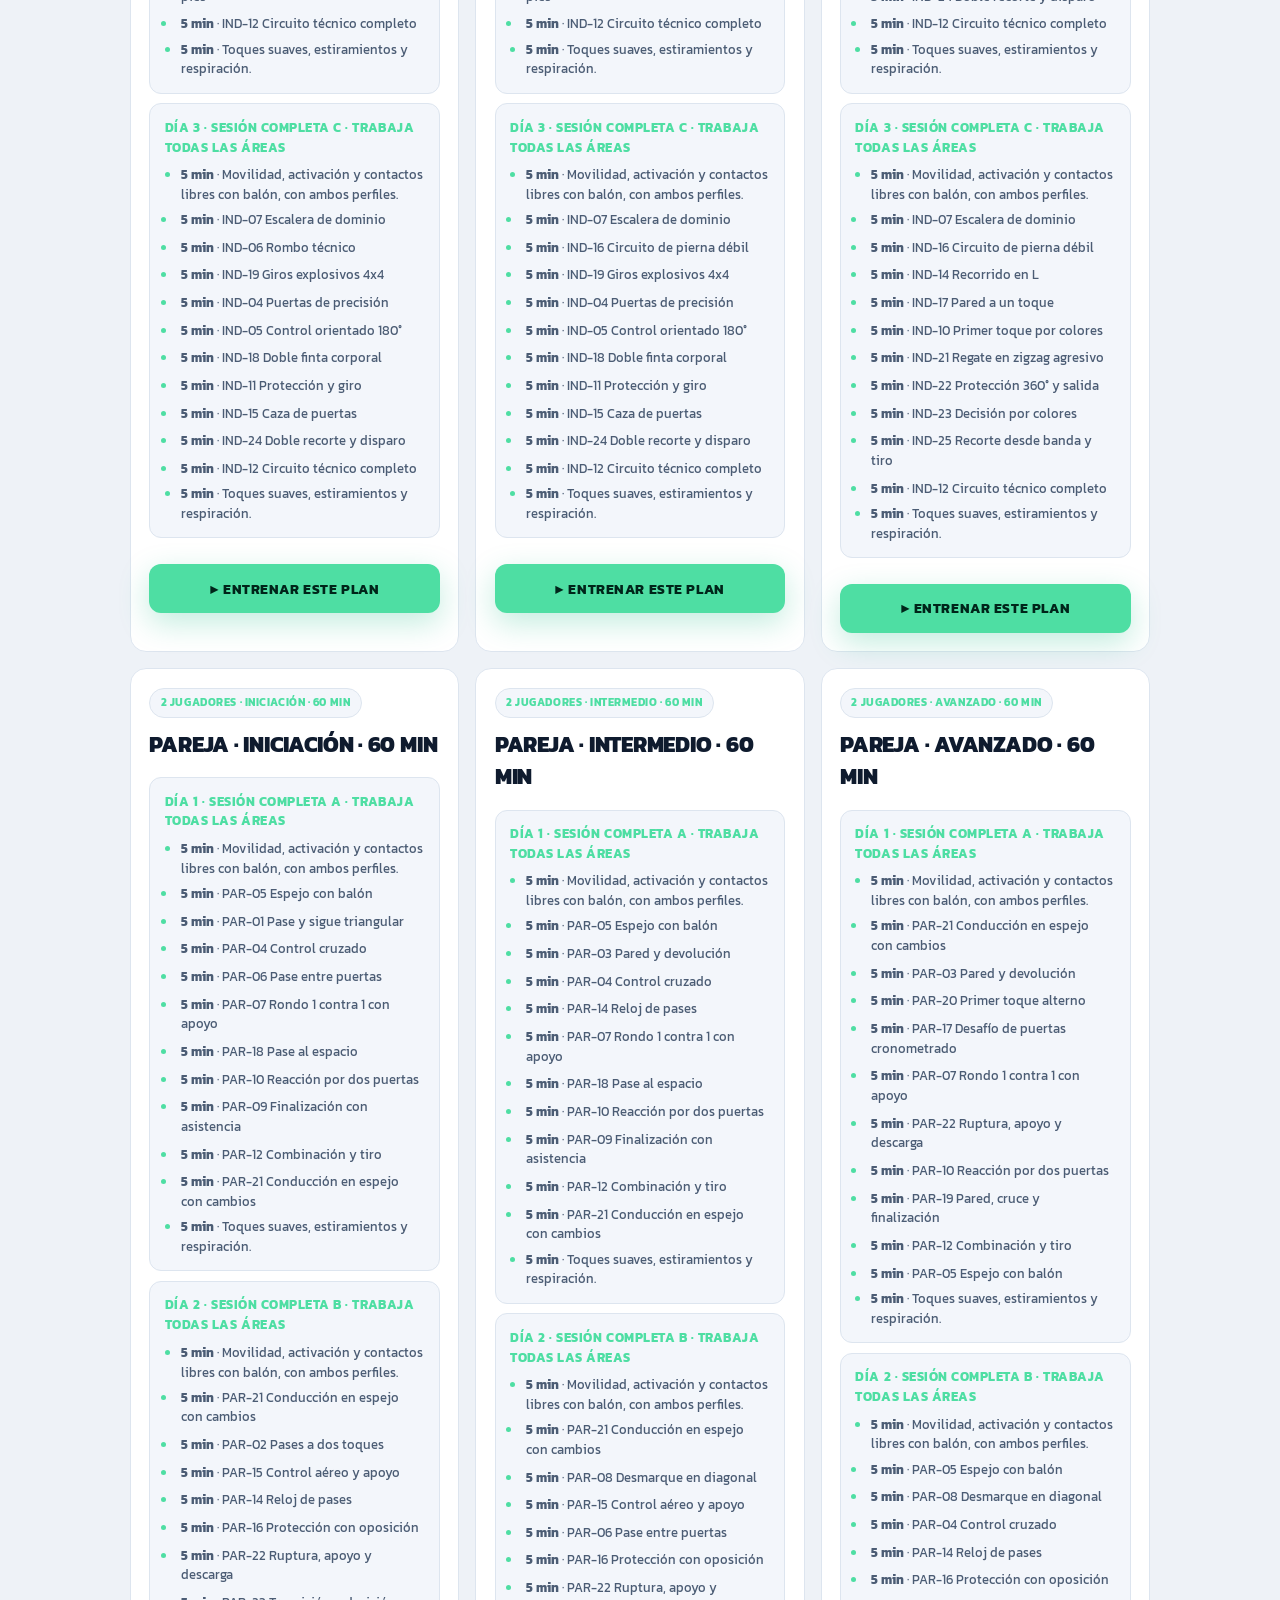
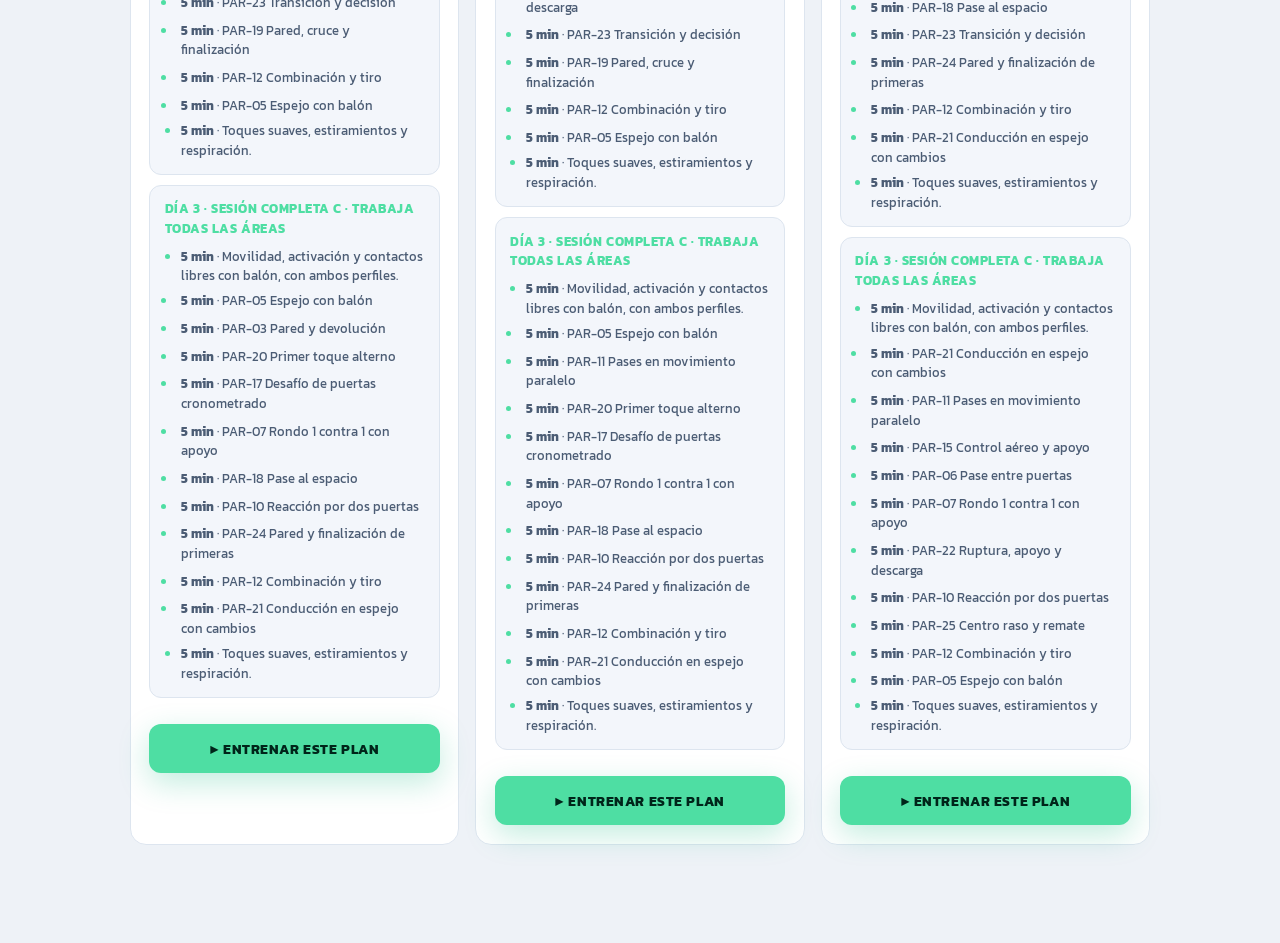
==== commit 22035f3a: "WIP: rediseño de interfaz estilo STRYKR (tema oscuro, Kanit) — sin publicar - Tema oscuro premium (n" ====
--- a/planes.html
+++ b/planes.html
@@ -1 +1 @@
-<!doctype html><html lang='es'><meta charset='utf-8'><meta name='viewport' content='width=device-width,initial-scale=1,viewport-fit=cover'><meta name='description' content='12 planes de tecnificación de fútbol de 3 días por semana, con sesiones de 60 minutos que trabajan todas las áreas, modo entrenamiento guiado, cronómetro y demostraciones animadas.'><meta name='theme-color' content='#09283b'><script>try{var _t=JSON.parse(localStorage.getItem('ft:tema'));document.documentElement.dataset.theme=_t||(matchMedia('(prefers-color-scheme:dark)').matches?'dark':'light')}catch(e){}</script><link rel='manifest' href='manifest.webmanifest'><link rel='icon' type='image/png' href='icon-192.png'><link rel='apple-touch-icon' href='apple-touch-icon.png'><title>Planes de tecnificación</title><style>*{box-sizing:border-box}body{margin:0;font:15px system-ui;background:#eef3f6;color:#102a43}header{padding:32px 5vw;background:linear-gradient(135deg,#102a43,#145da0);color:white}header h1{margin:0 0 8px}.filters{position:sticky;top:0;padding:14px 5vw;background:#fffe;display:flex;gap:10px;box-shadow:0 2px 12px #0002}select{padding:10px;border:1px solid #ccd6df;border-radius:8px}main{padding:24px 5vw;display:grid;grid-template-columns:repeat(auto-fit,minmax(340px,1fr));gap:20px}.plan{background:white;border-radius:16px;padding:20px;box-shadow:0 6px 22px #102a4315}.tag{display:inline-block;background:#dceeff;color:#145da0;border-radius:999px;padding:6px 10px;font-size:12px;font-weight:700}h2{font-size:21px}h3{font-size:15px;margin-bottom:6px;border-top:1px solid #e4ebf1;padding-top:12px}ul{margin:0;padding-left:20px;line-height:1.55}.hide{display:none}</style><link rel="stylesheet" href="ui.css"><header><h1>Planes de tecnificación</h1><p>3 días por semana · sesiones de 60 minutos que trabajan todas las áreas · progresión de 4 semanas</p></header><div class='filters'><select id='p'><option value=''>Jugadores: todos</option><option value='1'>Individual</option><option value='2'>Pareja</option></select><select id='n'><option value=''>Nivel: todos</option><option>iniciación</option><option>intermedio</option><option>avanzado</option></select></div><main><article class='plan' data-p='1' data-d='60' data-n='iniciación'><div class='tag'>1 jugador · iniciación · 60 min</div><h2>Individual · iniciación · 60 min</h2><section><h3>Día 1 · Sesión completa A · trabaja todas las áreas</h3><ul><li><b>5 min</b> · Movilidad, activación y contactos libres con balón, con ambos perfiles.</li><li><b>5 min</b> · IND-07 Escalera de dominio</li><li><b>5 min</b> · IND-01 Conducción en slalom</li><li><b>5 min</b> · IND-03 Cuadrado de giros</li><li><b>5 min</b> · IND-04 Puertas de precisión</li><li><b>5 min</b> · IND-05 Control orientado 180°</li><li><b>5 min</b> · IND-18 Doble finta corporal</li><li><b>5 min</b> · IND-11 Protección y giro</li><li><b>5 min</b> · IND-15 Caza de puertas</li><li><b>5 min</b> · IND-08 Finalización tras recorte</li><li><b>5 min</b> · IND-12 Circuito técnico completo</li><li><b>5 min</b> · Toques suaves, estiramientos y respiración.</li></ul></section><section><h3>Día 2 · Sesión completa B · trabaja todas las áreas</h3><ul><li><b>5 min</b> · Movilidad, activación y contactos libres con balón, con ambos perfiles.</li><li><b>5 min</b> · IND-13 V con la planta</li><li><b>5 min</b> · IND-02 Ocho entre conos</li><li><b>5 min</b> · IND-14 Recorrido en L</li><li><b>5 min</b> · IND-17 Pared a un toque</li><li><b>5 min</b> · IND-10 Primer toque por colores</li><li><b>5 min</b> · IND-21 Regate en zigzag agresivo</li><li><b>5 min</b> · IND-22 Protección 360° y salida</li><li><b>5 min</b> · IND-23 Decisión por colores</li><li><b>5 min</b> · IND-20 Finalización con ambos pies</li><li><b>5 min</b> · IND-12 Circuito técnico completo</li><li><b>5 min</b> · Toques suaves, estiramientos y respiración.</li></ul></section><section><h3>Día 3 · Sesión completa C · trabaja todas las áreas</h3><ul><li><b>5 min</b> · Movilidad, activación y contactos libres con balón, con ambos perfiles.</li><li><b>5 min</b> · IND-07 Escalera de dominio</li><li><b>5 min</b> · IND-06 Rombo técnico</li><li><b>5 min</b> · IND-19 Giros explosivos 4x4</li><li><b>5 min</b> · IND-04 Puertas de precisión</li><li><b>5 min</b> · IND-05 Control orientado 180°</li><li><b>5 min</b> · IND-18 Doble finta corporal</li><li><b>5 min</b> · IND-11 Protección y giro</li><li><b>5 min</b> · IND-15 Caza de puertas</li><li><b>5 min</b> · IND-24 Doble recorte y disparo</li><li><b>5 min</b> · IND-12 Circuito técnico completo</li><li><b>5 min</b> · Toques suaves, estiramientos y respiración.</li></ul></section></article><article class='plan' data-p='1' data-d='60' data-n='intermedio'><div class='tag'>1 jugador · intermedio · 60 min</div><h2>Individual · intermedio · 60 min</h2><section><h3>Día 1 · Sesión completa A · trabaja todas las áreas</h3><ul><li><b>5 min</b> · Movilidad, activación y contactos libres con balón, con ambos perfiles.</li><li><b>5 min</b> · IND-07 Escalera de dominio</li><li><b>5 min</b> · IND-06 Rombo técnico</li><li><b>5 min</b> · IND-03 Cuadrado de giros</li><li><b>5 min</b> · IND-04 Puertas de precisión</li><li><b>5 min</b> · IND-05 Control orientado 180°</li><li><b>5 min</b> · IND-18 Doble finta corporal</li><li><b>5 min</b> · IND-11 Protección y giro</li><li><b>5 min</b> · IND-15 Caza de puertas</li><li><b>5 min</b> · IND-08 Finalización tras recorte</li><li><b>5 min</b> · IND-12 Circuito técnico completo</li><li><b>5 min</b> · Toques suaves, estiramientos y respiración.</li></ul></section><section><h3>Día 2 · Sesión completa B · trabaja todas las áreas</h3><ul><li><b>5 min</b> · Movilidad, activación y contactos libres con balón, con ambos perfiles.</li><li><b>5 min</b> · IND-13 V con la planta</li><li><b>5 min</b> · IND-09 Y de cambios de ritmo</li><li><b>5 min</b> · IND-14 Recorrido en L</li><li><b>5 min</b> · IND-17 Pared a un toque</li><li><b>5 min</b> · IND-10 Primer toque por colores</li><li><b>5 min</b> · IND-21 Regate en zigzag agresivo</li><li><b>5 min</b> · IND-22 Protección 360° y salida</li><li><b>5 min</b> · IND-23 Decisión por colores</li><li><b>5 min</b> · IND-20 Finalización con ambos pies</li><li><b>5 min</b> · IND-12 Circuito técnico completo</li><li><b>5 min</b> · Toques suaves, estiramientos y respiración.</li></ul></section><section><h3>Día 3 · Sesión completa C · trabaja todas las áreas</h3><ul><li><b>5 min</b> · Movilidad, activación y contactos libres con balón, con ambos perfiles.</li><li><b>5 min</b> · IND-07 Escalera de dominio</li><li><b>5 min</b> · IND-16 Circuito de pierna débil</li><li><b>5 min</b> · IND-19 Giros explosivos 4x4</li><li><b>5 min</b> · IND-04 Puertas de precisión</li><li><b>5 min</b> · IND-05 Control orientado 180°</li><li><b>5 min</b> · IND-18 Doble finta corporal</li><li><b>5 min</b> · IND-11 Protección y giro</li><li><b>5 min</b> · IND-15 Caza de puertas</li><li><b>5 min</b> · IND-24 Doble recorte y disparo</li><li><b>5 min</b> · IND-12 Circuito técnico completo</li><li><b>5 min</b> · Toques suaves, estiramientos y respiración.</li></ul></section></article><article class='plan' data-p='1' data-d='60' data-n='avanzado'><div class='tag'>1 jugador · avanzado · 60 min</div><h2>Individual · avanzado · 60 min</h2><section><h3>Día 1 · Sesión completa A · trabaja todas las áreas</h3><ul><li><b>5 min</b> · Movilidad, activación y contactos libres con balón, con ambos perfiles.</li><li><b>5 min</b> · IND-07 Escalera de dominio</li><li><b>5 min</b> · IND-06 Rombo técnico</li><li><b>5 min</b> · IND-19 Giros explosivos 4x4</li><li><b>5 min</b> · IND-17 Pared a un toque</li><li><b>5 min</b> · IND-10 Primer toque por colores</li><li><b>5 min</b> · IND-21 Regate en zigzag agresivo</li><li><b>5 min</b> · IND-22 Protección 360° y salida</li><li><b>5 min</b> · IND-23 Decisión por colores</li><li><b>5 min</b> · IND-20 Finalización con ambos pies</li><li><b>5 min</b> · IND-12 Circuito técnico completo</li><li><b>5 min</b> · Toques suaves, estiramientos y respiración.</li></ul></section><section><h3>Día 2 · Sesión completa B · trabaja todas las áreas</h3><ul><li><b>5 min</b> · Movilidad, activación y contactos libres con balón, con ambos perfiles.</li><li><b>5 min</b> · IND-13 V con la planta</li><li><b>5 min</b> · IND-09 Y de cambios de ritmo</li><li><b>5 min</b> · IND-03 Cuadrado de giros</li><li><b>5 min</b> · IND-04 Puertas de precisión</li><li><b>5 min</b> · IND-05 Control orientado 180°</li><li><b>5 min</b> · IND-18 Doble finta corporal</li><li><b>5 min</b> · IND-11 Protección y giro</li><li><b>5 min</b> · IND-15 Caza de puertas</li><li><b>5 min</b> · IND-24 Doble recorte y disparo</li><li><b>5 min</b> · IND-12 Circuito técnico completo</li><li><b>5 min</b> · Toques suaves, estiramientos y respiración.</li></ul></section><section><h3>Día 3 · Sesión completa C · trabaja todas las áreas</h3><ul><li><b>5 min</b> · Movilidad, activación y contactos libres con balón, con ambos perfiles.</li><li><b>5 min</b> · IND-07 Escalera de dominio</li><li><b>5 min</b> · IND-16 Circuito de pierna débil</li><li><b>5 min</b> · IND-14 Recorrido en L</li><li><b>5 min</b> · IND-17 Pared a un toque</li><li><b>5 min</b> · IND-10 Primer toque por colores</li><li><b>5 min</b> · IND-21 Regate en zigzag agresivo</li><li><b>5 min</b> · IND-22 Protección 360° y salida</li><li><b>5 min</b> · IND-23 Decisión por colores</li><li><b>5 min</b> · IND-25 Recorte desde banda y tiro</li><li><b>5 min</b> · IND-12 Circuito técnico completo</li><li><b>5 min</b> · Toques suaves, estiramientos y respiración.</li></ul></section></article><article class='plan' data-p='2' data-d='60' data-n='iniciación'><div class='tag'>2 jugadores · iniciación · 60 min</div><h2>Pareja · iniciación · 60 min</h2><section><h3>Día 1 · Sesión completa A · trabaja todas las áreas</h3><ul><li><b>5 min</b> · Movilidad, activación y contactos libres con balón, con ambos perfiles.</li><li><b>5 min</b> · PAR-05 Espejo con balón</li><li><b>5 min</b> · PAR-01 Pase y sigue triangular</li><li><b>5 min</b> · PAR-04 Control cruzado</li><li><b>5 min</b> · PAR-06 Pase entre puertas</li><li><b>5 min</b> · PAR-07 Rondo 1 contra 1 con apoyo</li><li><b>5 min</b> · PAR-18 Pase al espacio</li><li><b>5 min</b> · PAR-10 Reacción por dos puertas</li><li><b>5 min</b> · PAR-09 Finalización con asistencia</li><li><b>5 min</b> · PAR-12 Combinación y tiro</li><li><b>5 min</b> · PAR-21 Conducción en espejo con cambios</li><li><b>5 min</b> · Toques suaves, estiramientos y respiración.</li></ul></section><section><h3>Día 2 · Sesión completa B · trabaja todas las áreas</h3><ul><li><b>5 min</b> · Movilidad, activación y contactos libres con balón, con ambos perfiles.</li><li><b>5 min</b> · PAR-21 Conducción en espejo con cambios</li><li><b>5 min</b> · PAR-02 Pases a dos toques</li><li><b>5 min</b> · PAR-15 Control aéreo y apoyo</li><li><b>5 min</b> · PAR-14 Reloj de pases</li><li><b>5 min</b> · PAR-16 Protección con oposición</li><li><b>5 min</b> · PAR-22 Ruptura, apoyo y descarga</li><li><b>5 min</b> · PAR-23 Transición y decisión</li><li><b>5 min</b> · PAR-19 Pared, cruce y finalización</li><li><b>5 min</b> · PAR-12 Combinación y tiro</li><li><b>5 min</b> · PAR-05 Espejo con balón</li><li><b>5 min</b> · Toques suaves, estiramientos y respiración.</li></ul></section><section><h3>Día 3 · Sesión completa C · trabaja todas las áreas</h3><ul><li><b>5 min</b> · Movilidad, activación y contactos libres con balón, con ambos perfiles.</li><li><b>5 min</b> · PAR-05 Espejo con balón</li><li><b>5 min</b> · PAR-03 Pared y devolución</li><li><b>5 min</b> · PAR-20 Primer toque alterno</li><li><b>5 min</b> · PAR-17 Desafío de puertas cronometrado</li><li><b>5 min</b> · PAR-07 Rondo 1 contra 1 con apoyo</li><li><b>5 min</b> · PAR-18 Pase al espacio</li><li><b>5 min</b> · PAR-10 Reacción por dos puertas</li><li><b>5 min</b> · PAR-24 Pared y finalización de primeras</li><li><b>5 min</b> · PAR-12 Combinación y tiro</li><li><b>5 min</b> · PAR-21 Conducción en espejo con cambios</li><li><b>5 min</b> · Toques suaves, estiramientos y respiración.</li></ul></section></article><article class='plan' data-p='2' data-d='60' data-n='intermedio'><div class='tag'>2 jugadores · intermedio · 60 min</div><h2>Pareja · intermedio · 60 min</h2><section><h3>Día 1 · Sesión completa A · trabaja todas las áreas</h3><ul><li><b>5 min</b> · Movilidad, activación y contactos libres con balón, con ambos perfiles.</li><li><b>5 min</b> · PAR-05 Espejo con balón</li><li><b>5 min</b> · PAR-03 Pared y devolución</li><li><b>5 min</b> · PAR-04 Control cruzado</li><li><b>5 min</b> · PAR-14 Reloj de pases</li><li><b>5 min</b> · PAR-07 Rondo 1 contra 1 con apoyo</li><li><b>5 min</b> · PAR-18 Pase al espacio</li><li><b>5 min</b> · PAR-10 Reacción por dos puertas</li><li><b>5 min</b> · PAR-09 Finalización con asistencia</li><li><b>5 min</b> · PAR-12 Combinación y tiro</li><li><b>5 min</b> · PAR-21 Conducción en espejo con cambios</li><li><b>5 min</b> · Toques suaves, estiramientos y respiración.</li></ul></section><section><h3>Día 2 · Sesión completa B · trabaja todas las áreas</h3><ul><li><b>5 min</b> · Movilidad, activación y contactos libres con balón, con ambos perfiles.</li><li><b>5 min</b> · PAR-21 Conducción en espejo con cambios</li><li><b>5 min</b> · PAR-08 Desmarque en diagonal</li><li><b>5 min</b> · PAR-15 Control aéreo y apoyo</li><li><b>5 min</b> · PAR-06 Pase entre puertas</li><li><b>5 min</b> · PAR-16 Protección con oposición</li><li><b>5 min</b> · PAR-22 Ruptura, apoyo y descarga</li><li><b>5 min</b> · PAR-23 Transición y decisión</li><li><b>5 min</b> · PAR-19 Pared, cruce y finalización</li><li><b>5 min</b> · PAR-12 Combinación y tiro</li><li><b>5 min</b> · PAR-05 Espejo con balón</li><li><b>5 min</b> · Toques suaves, estiramientos y respiración.</li></ul></section><section><h3>Día 3 · Sesión completa C · trabaja todas las áreas</h3><ul><li><b>5 min</b> · Movilidad, activación y contactos libres con balón, con ambos perfiles.</li><li><b>5 min</b> · PAR-05 Espejo con balón</li><li><b>5 min</b> · PAR-11 Pases en movimiento paralelo</li><li><b>5 min</b> · PAR-20 Primer toque alterno</li><li><b>5 min</b> · PAR-17 Desafío de puertas cronometrado</li><li><b>5 min</b> · PAR-07 Rondo 1 contra 1 con apoyo</li><li><b>5 min</b> · PAR-18 Pase al espacio</li><li><b>5 min</b> · PAR-10 Reacción por dos puertas</li><li><b>5 min</b> · PAR-24 Pared y finalización de primeras</li><li><b>5 min</b> · PAR-12 Combinación y tiro</li><li><b>5 min</b> · PAR-21 Conducción en espejo con cambios</li><li><b>5 min</b> · Toques suaves, estiramientos y respiración.</li></ul></section></article><article class='plan' data-p='2' data-d='60' data-n='avanzado'><div class='tag'>2 jugadores · avanzado · 60 min</div><h2>Pareja · avanzado · 60 min</h2><section><h3>Día 1 · Sesión completa A · trabaja todas las áreas</h3><ul><li><b>5 min</b> · Movilidad, activación y contactos libres con balón, con ambos perfiles.</li><li><b>5 min</b> · PAR-21 Conducción en espejo con cambios</li><li><b>5 min</b> · PAR-03 Pared y devolución</li><li><b>5 min</b> · PAR-20 Primer toque alterno</li><li><b>5 min</b> · PAR-17 Desafío de puertas cronometrado</li><li><b>5 min</b> · PAR-07 Rondo 1 contra 1 con apoyo</li><li><b>5 min</b> · PAR-22 Ruptura, apoyo y descarga</li><li><b>5 min</b> · PAR-10 Reacción por dos puertas</li><li><b>5 min</b> · PAR-19 Pared, cruce y finalización</li><li><b>5 min</b> · PAR-12 Combinación y tiro</li><li><b>5 min</b> · PAR-05 Espejo con balón</li><li><b>5 min</b> · Toques suaves, estiramientos y respiración.</li></ul></section><section><h3>Día 2 · Sesión completa B · trabaja todas las áreas</h3><ul><li><b>5 min</b> · Movilidad, activación y contactos libres con balón, con ambos perfiles.</li><li><b>5 min</b> · PAR-05 Espejo con balón</li><li><b>5 min</b> · PAR-08 Desmarque en diagonal</li><li><b>5 min</b> · PAR-04 Control cruzado</li><li><b>5 min</b> · PAR-14 Reloj de pases</li><li><b>5 min</b> · PAR-16 Protección con oposición</li><li><b>5 min</b> · PAR-18 Pase al espacio</li><li><b>5 min</b> · PAR-23 Transición y decisión</li><li><b>5 min</b> · PAR-24 Pared y finalización de primeras</li><li><b>5 min</b> · PAR-12 Combinación y tiro</li><li><b>5 min</b> · PAR-21 Conducción en espejo con cambios</li><li><b>5 min</b> · Toques suaves, estiramientos y respiración.</li></ul></section><section><h3>Día 3 · Sesión completa C · trabaja todas las áreas</h3><ul><li><b>5 min</b> · Movilidad, activación y contactos libres con balón, con ambos perfiles.</li><li><b>5 min</b> · PAR-21 Conducción en espejo con cambios</li><li><b>5 min</b> · PAR-11 Pases en movimiento paralelo</li><li><b>5 min</b> · PAR-15 Control aéreo y apoyo</li><li><b>5 min</b> · PAR-06 Pase entre puertas</li><li><b>5 min</b> · PAR-07 Rondo 1 contra 1 con apoyo</li><li><b>5 min</b> · PAR-22 Ruptura, apoyo y descarga</li><li><b>5 min</b> · PAR-10 Reacción por dos puertas</li><li><b>5 min</b> · PAR-25 Centro raso y remate</li><li><b>5 min</b> · PAR-12 Combinación y tiro</li><li><b>5 min</b> · PAR-05 Espejo con balón</li><li><b>5 min</b> · Toques suaves, estiramientos y respiración.</li></ul></section></article></main><script>const q=s=>document.querySelector(s),f=()=>document.querySelectorAll('.plan').forEach(c=>c.classList.toggle('hide',(q('#p').value&&c.dataset.p!=q('#p').value)||(q('#n').value&&c.dataset.n!=q('#n').value)));document.querySelectorAll('select').forEach(x=>x.onchange=f)</script><script src='data.js'></script><script defer src='ui.js'></script></html>+<!doctype html><html lang='es'><meta charset='utf-8'><meta name='viewport' content='width=device-width,initial-scale=1,viewport-fit=cover'><meta name='description' content='12 planes de tecnificación de fútbol de 3 días por semana, con sesiones de 60 minutos que trabajan todas las áreas, modo entrenamiento guiado, cronómetro y demostraciones animadas.'><meta name='theme-color' content='#0b1326'><script>try{var _t=JSON.parse(localStorage.getItem('ft:tema'));document.documentElement.dataset.theme=_t||'dark'}catch(e){}</script><link rel="preconnect" href="https://fonts.googleapis.com"><link rel="preconnect" href="https://fonts.gstatic.com" crossorigin><link href="https://fonts.googleapis.com/css2?family=Kanit:ital,wght@0,300;0,400;0,500;0,600;0,700;0,800;1,600;1,800&display=swap" rel="stylesheet" media="print" onload="this.media='all'"><noscript><link href="https://fonts.googleapis.com/css2?family=Kanit:wght@300;400;500;600;700;800&display=swap" rel="stylesheet"></noscript><link rel='manifest' href='manifest.webmanifest'><link rel='icon' type='image/png' href='icon-192.png'><link rel='apple-touch-icon' href='apple-touch-icon.png'><title>Planes de tecnificación</title><style>*{box-sizing:border-box}body{margin:0;font:15px system-ui;background:#eef3f6;color:#102a43}header{padding:32px 5vw;background:linear-gradient(135deg,#102a43,#145da0);color:white}header h1{margin:0 0 8px}.filters{position:sticky;top:0;padding:14px 5vw;background:#fffe;display:flex;gap:10px;box-shadow:0 2px 12px #0002}select{padding:10px;border:1px solid #ccd6df;border-radius:8px}main{padding:24px 5vw;display:grid;grid-template-columns:repeat(auto-fit,minmax(340px,1fr));gap:20px}.plan{background:white;border-radius:16px;padding:20px;box-shadow:0 6px 22px #102a4315}.tag{display:inline-block;background:#dceeff;color:#145da0;border-radius:999px;padding:6px 10px;font-size:12px;font-weight:700}h2{font-size:21px}h3{font-size:15px;margin-bottom:6px;border-top:1px solid #e4ebf1;padding-top:12px}ul{margin:0;padding-left:20px;line-height:1.55}.hide{display:none}</style><link rel="stylesheet" href="ui.css"><header><h1>Planes de tecnificación</h1><p>3 días por semana · sesiones de 60 minutos que trabajan todas las áreas · progresión de 4 semanas</p></header><div class='filters'><select id='p'><option value=''>Jugadores: todos</option><option value='1'>Individual</option><option value='2'>Pareja</option></select><select id='n'><option value=''>Nivel: todos</option><option>iniciación</option><option>intermedio</option><option>avanzado</option></select></div><main><article class='plan' data-p='1' data-d='60' data-n='iniciación'><div class='tag'>1 jugador · iniciación · 60 min</div><h2>Individual · iniciación · 60 min</h2><section><h3>Día 1 · Sesión completa A · trabaja todas las áreas</h3><ul><li><b>5 min</b> · Movilidad, activación y contactos libres con balón, con ambos perfiles.</li><li><b>5 min</b> · IND-07 Escalera de dominio</li><li><b>5 min</b> · IND-01 Conducción en slalom</li><li><b>5 min</b> · IND-03 Cuadrado de giros</li><li><b>5 min</b> · IND-04 Puertas de precisión</li><li><b>5 min</b> · IND-05 Control orientado 180°</li><li><b>5 min</b> · IND-18 Doble finta corporal</li><li><b>5 min</b> · IND-11 Protección y giro</li><li><b>5 min</b> · IND-15 Caza de puertas</li><li><b>5 min</b> · IND-08 Finalización tras recorte</li><li><b>5 min</b> · IND-12 Circuito técnico completo</li><li><b>5 min</b> · Toques suaves, estiramientos y respiración.</li></ul></section><section><h3>Día 2 · Sesión completa B · trabaja todas las áreas</h3><ul><li><b>5 min</b> · Movilidad, activación y contactos libres con balón, con ambos perfiles.</li><li><b>5 min</b> · IND-13 V con la planta</li><li><b>5 min</b> · IND-02 Ocho entre conos</li><li><b>5 min</b> · IND-14 Recorrido en L</li><li><b>5 min</b> · IND-17 Pared a un toque</li><li><b>5 min</b> · IND-10 Primer toque por colores</li><li><b>5 min</b> · IND-21 Regate en zigzag agresivo</li><li><b>5 min</b> · IND-22 Protección 360° y salida</li><li><b>5 min</b> · IND-23 Decisión por colores</li><li><b>5 min</b> · IND-20 Finalización con ambos pies</li><li><b>5 min</b> · IND-12 Circuito técnico completo</li><li><b>5 min</b> · Toques suaves, estiramientos y respiración.</li></ul></section><section><h3>Día 3 · Sesión completa C · trabaja todas las áreas</h3><ul><li><b>5 min</b> · Movilidad, activación y contactos libres con balón, con ambos perfiles.</li><li><b>5 min</b> · IND-07 Escalera de dominio</li><li><b>5 min</b> · IND-06 Rombo técnico</li><li><b>5 min</b> · IND-19 Giros explosivos 4x4</li><li><b>5 min</b> · IND-04 Puertas de precisión</li><li><b>5 min</b> · IND-05 Control orientado 180°</li><li><b>5 min</b> · IND-18 Doble finta corporal</li><li><b>5 min</b> · IND-11 Protección y giro</li><li><b>5 min</b> · IND-15 Caza de puertas</li><li><b>5 min</b> · IND-24 Doble recorte y disparo</li><li><b>5 min</b> · IND-12 Circuito técnico completo</li><li><b>5 min</b> · Toques suaves, estiramientos y respiración.</li></ul></section></article><article class='plan' data-p='1' data-d='60' data-n='intermedio'><div class='tag'>1 jugador · intermedio · 60 min</div><h2>Individual · intermedio · 60 min</h2><section><h3>Día 1 · Sesión completa A · trabaja todas las áreas</h3><ul><li><b>5 min</b> · Movilidad, activación y contactos libres con balón, con ambos perfiles.</li><li><b>5 min</b> · IND-07 Escalera de dominio</li><li><b>5 min</b> · IND-06 Rombo técnico</li><li><b>5 min</b> · IND-03 Cuadrado de giros</li><li><b>5 min</b> · IND-04 Puertas de precisión</li><li><b>5 min</b> · IND-05 Control orientado 180°</li><li><b>5 min</b> · IND-18 Doble finta corporal</li><li><b>5 min</b> · IND-11 Protección y giro</li><li><b>5 min</b> · IND-15 Caza de puertas</li><li><b>5 min</b> · IND-08 Finalización tras recorte</li><li><b>5 min</b> · IND-12 Circuito técnico completo</li><li><b>5 min</b> · Toques suaves, estiramientos y respiración.</li></ul></section><section><h3>Día 2 · Sesión completa B · trabaja todas las áreas</h3><ul><li><b>5 min</b> · Movilidad, activación y contactos libres con balón, con ambos perfiles.</li><li><b>5 min</b> · IND-13 V con la planta</li><li><b>5 min</b> · IND-09 Y de cambios de ritmo</li><li><b>5 min</b> · IND-14 Recorrido en L</li><li><b>5 min</b> · IND-17 Pared a un toque</li><li><b>5 min</b> · IND-10 Primer toque por colores</li><li><b>5 min</b> · IND-21 Regate en zigzag agresivo</li><li><b>5 min</b> · IND-22 Protección 360° y salida</li><li><b>5 min</b> · IND-23 Decisión por colores</li><li><b>5 min</b> · IND-20 Finalización con ambos pies</li><li><b>5 min</b> · IND-12 Circuito técnico completo</li><li><b>5 min</b> · Toques suaves, estiramientos y respiración.</li></ul></section><section><h3>Día 3 · Sesión completa C · trabaja todas las áreas</h3><ul><li><b>5 min</b> · Movilidad, activación y contactos libres con balón, con ambos perfiles.</li><li><b>5 min</b> · IND-07 Escalera de dominio</li><li><b>5 min</b> · IND-16 Circuito de pierna débil</li><li><b>5 min</b> · IND-19 Giros explosivos 4x4</li><li><b>5 min</b> · IND-04 Puertas de precisión</li><li><b>5 min</b> · IND-05 Control orientado 180°</li><li><b>5 min</b> · IND-18 Doble finta corporal</li><li><b>5 min</b> · IND-11 Protección y giro</li><li><b>5 min</b> · IND-15 Caza de puertas</li><li><b>5 min</b> · IND-24 Doble recorte y disparo</li><li><b>5 min</b> · IND-12 Circuito técnico completo</li><li><b>5 min</b> · Toques suaves, estiramientos y respiración.</li></ul></section></article><article class='plan' data-p='1' data-d='60' data-n='avanzado'><div class='tag'>1 jugador · avanzado · 60 min</div><h2>Individual · avanzado · 60 min</h2><section><h3>Día 1 · Sesión completa A · trabaja todas las áreas</h3><ul><li><b>5 min</b> · Movilidad, activación y contactos libres con balón, con ambos perfiles.</li><li><b>5 min</b> · IND-07 Escalera de dominio</li><li><b>5 min</b> · IND-06 Rombo técnico</li><li><b>5 min</b> · IND-19 Giros explosivos 4x4</li><li><b>5 min</b> · IND-17 Pared a un toque</li><li><b>5 min</b> · IND-10 Primer toque por colores</li><li><b>5 min</b> · IND-21 Regate en zigzag agresivo</li><li><b>5 min</b> · IND-22 Protección 360° y salida</li><li><b>5 min</b> · IND-23 Decisión por colores</li><li><b>5 min</b> · IND-20 Finalización con ambos pies</li><li><b>5 min</b> · IND-12 Circuito técnico completo</li><li><b>5 min</b> · Toques suaves, estiramientos y respiración.</li></ul></section><section><h3>Día 2 · Sesión completa B · trabaja todas las áreas</h3><ul><li><b>5 min</b> · Movilidad, activación y contactos libres con balón, con ambos perfiles.</li><li><b>5 min</b> · IND-13 V con la planta</li><li><b>5 min</b> · IND-09 Y de cambios de ritmo</li><li><b>5 min</b> · IND-03 Cuadrado de giros</li><li><b>5 min</b> · IND-04 Puertas de precisión</li><li><b>5 min</b> · IND-05 Control orientado 180°</li><li><b>5 min</b> · IND-18 Doble finta corporal</li><li><b>5 min</b> · IND-11 Protección y giro</li><li><b>5 min</b> · IND-15 Caza de puertas</li><li><b>5 min</b> · IND-24 Doble recorte y disparo</li><li><b>5 min</b> · IND-12 Circuito técnico completo</li><li><b>5 min</b> · Toques suaves, estiramientos y respiración.</li></ul></section><section><h3>Día 3 · Sesión completa C · trabaja todas las áreas</h3><ul><li><b>5 min</b> · Movilidad, activación y contactos libres con balón, con ambos perfiles.</li><li><b>5 min</b> · IND-07 Escalera de dominio</li><li><b>5 min</b> · IND-16 Circuito de pierna débil</li><li><b>5 min</b> · IND-14 Recorrido en L</li><li><b>5 min</b> · IND-17 Pared a un toque</li><li><b>5 min</b> · IND-10 Primer toque por colores</li><li><b>5 min</b> · IND-21 Regate en zigzag agresivo</li><li><b>5 min</b> · IND-22 Protección 360° y salida</li><li><b>5 min</b> · IND-23 Decisión por colores</li><li><b>5 min</b> · IND-25 Recorte desde banda y tiro</li><li><b>5 min</b> · IND-12 Circuito técnico completo</li><li><b>5 min</b> · Toques suaves, estiramientos y respiración.</li></ul></section></article><article class='plan' data-p='2' data-d='60' data-n='iniciación'><div class='tag'>2 jugadores · iniciación · 60 min</div><h2>Pareja · iniciación · 60 min</h2><section><h3>Día 1 · Sesión completa A · trabaja todas las áreas</h3><ul><li><b>5 min</b> · Movilidad, activación y contactos libres con balón, con ambos perfiles.</li><li><b>5 min</b> · PAR-05 Espejo con balón</li><li><b>5 min</b> · PAR-01 Pase y sigue triangular</li><li><b>5 min</b> · PAR-04 Control cruzado</li><li><b>5 min</b> · PAR-06 Pase entre puertas</li><li><b>5 min</b> · PAR-07 Rondo 1 contra 1 con apoyo</li><li><b>5 min</b> · PAR-18 Pase al espacio</li><li><b>5 min</b> · PAR-10 Reacción por dos puertas</li><li><b>5 min</b> · PAR-09 Finalización con asistencia</li><li><b>5 min</b> · PAR-12 Combinación y tiro</li><li><b>5 min</b> · PAR-21 Conducción en espejo con cambios</li><li><b>5 min</b> · Toques suaves, estiramientos y respiración.</li></ul></section><section><h3>Día 2 · Sesión completa B · trabaja todas las áreas</h3><ul><li><b>5 min</b> · Movilidad, activación y contactos libres con balón, con ambos perfiles.</li><li><b>5 min</b> · PAR-21 Conducción en espejo con cambios</li><li><b>5 min</b> · PAR-02 Pases a dos toques</li><li><b>5 min</b> · PAR-15 Control aéreo y apoyo</li><li><b>5 min</b> · PAR-14 Reloj de pases</li><li><b>5 min</b> · PAR-16 Protección con oposición</li><li><b>5 min</b> · PAR-22 Ruptura, apoyo y descarga</li><li><b>5 min</b> · PAR-23 Transición y decisión</li><li><b>5 min</b> · PAR-19 Pared, cruce y finalización</li><li><b>5 min</b> · PAR-12 Combinación y tiro</li><li><b>5 min</b> · PAR-05 Espejo con balón</li><li><b>5 min</b> · Toques suaves, estiramientos y respiración.</li></ul></section><section><h3>Día 3 · Sesión completa C · trabaja todas las áreas</h3><ul><li><b>5 min</b> · Movilidad, activación y contactos libres con balón, con ambos perfiles.</li><li><b>5 min</b> · PAR-05 Espejo con balón</li><li><b>5 min</b> · PAR-03 Pared y devolución</li><li><b>5 min</b> · PAR-20 Primer toque alterno</li><li><b>5 min</b> · PAR-17 Desafío de puertas cronometrado</li><li><b>5 min</b> · PAR-07 Rondo 1 contra 1 con apoyo</li><li><b>5 min</b> · PAR-18 Pase al espacio</li><li><b>5 min</b> · PAR-10 Reacción por dos puertas</li><li><b>5 min</b> · PAR-24 Pared y finalización de primeras</li><li><b>5 min</b> · PAR-12 Combinación y tiro</li><li><b>5 min</b> · PAR-21 Conducción en espejo con cambios</li><li><b>5 min</b> · Toques suaves, estiramientos y respiración.</li></ul></section></article><article class='plan' data-p='2' data-d='60' data-n='intermedio'><div class='tag'>2 jugadores · intermedio · 60 min</div><h2>Pareja · intermedio · 60 min</h2><section><h3>Día 1 · Sesión completa A · trabaja todas las áreas</h3><ul><li><b>5 min</b> · Movilidad, activación y contactos libres con balón, con ambos perfiles.</li><li><b>5 min</b> · PAR-05 Espejo con balón</li><li><b>5 min</b> · PAR-03 Pared y devolución</li><li><b>5 min</b> · PAR-04 Control cruzado</li><li><b>5 min</b> · PAR-14 Reloj de pases</li><li><b>5 min</b> · PAR-07 Rondo 1 contra 1 con apoyo</li><li><b>5 min</b> · PAR-18 Pase al espacio</li><li><b>5 min</b> · PAR-10 Reacción por dos puertas</li><li><b>5 min</b> · PAR-09 Finalización con asistencia</li><li><b>5 min</b> · PAR-12 Combinación y tiro</li><li><b>5 min</b> · PAR-21 Conducción en espejo con cambios</li><li><b>5 min</b> · Toques suaves, estiramientos y respiración.</li></ul></section><section><h3>Día 2 · Sesión completa B · trabaja todas las áreas</h3><ul><li><b>5 min</b> · Movilidad, activación y contactos libres con balón, con ambos perfiles.</li><li><b>5 min</b> · PAR-21 Conducción en espejo con cambios</li><li><b>5 min</b> · PAR-08 Desmarque en diagonal</li><li><b>5 min</b> · PAR-15 Control aéreo y apoyo</li><li><b>5 min</b> · PAR-06 Pase entre puertas</li><li><b>5 min</b> · PAR-16 Protección con oposición</li><li><b>5 min</b> · PAR-22 Ruptura, apoyo y descarga</li><li><b>5 min</b> · PAR-23 Transición y decisión</li><li><b>5 min</b> · PAR-19 Pared, cruce y finalización</li><li><b>5 min</b> · PAR-12 Combinación y tiro</li><li><b>5 min</b> · PAR-05 Espejo con balón</li><li><b>5 min</b> · Toques suaves, estiramientos y respiración.</li></ul></section><section><h3>Día 3 · Sesión completa C · trabaja todas las áreas</h3><ul><li><b>5 min</b> · Movilidad, activación y contactos libres con balón, con ambos perfiles.</li><li><b>5 min</b> · PAR-05 Espejo con balón</li><li><b>5 min</b> · PAR-11 Pases en movimiento paralelo</li><li><b>5 min</b> · PAR-20 Primer toque alterno</li><li><b>5 min</b> · PAR-17 Desafío de puertas cronometrado</li><li><b>5 min</b> · PAR-07 Rondo 1 contra 1 con apoyo</li><li><b>5 min</b> · PAR-18 Pase al espacio</li><li><b>5 min</b> · PAR-10 Reacción por dos puertas</li><li><b>5 min</b> · PAR-24 Pared y finalización de primeras</li><li><b>5 min</b> · PAR-12 Combinación y tiro</li><li><b>5 min</b> · PAR-21 Conducción en espejo con cambios</li><li><b>5 min</b> · Toques suaves, estiramientos y respiración.</li></ul></section></article><article class='plan' data-p='2' data-d='60' data-n='avanzado'><div class='tag'>2 jugadores · avanzado · 60 min</div><h2>Pareja · avanzado · 60 min</h2><section><h3>Día 1 · Sesión completa A · trabaja todas las áreas</h3><ul><li><b>5 min</b> · Movilidad, activación y contactos libres con balón, con ambos perfiles.</li><li><b>5 min</b> · PAR-21 Conducción en espejo con cambios</li><li><b>5 min</b> · PAR-03 Pared y devolución</li><li><b>5 min</b> · PAR-20 Primer toque alterno</li><li><b>5 min</b> · PAR-17 Desafío de puertas cronometrado</li><li><b>5 min</b> · PAR-07 Rondo 1 contra 1 con apoyo</li><li><b>5 min</b> · PAR-22 Ruptura, apoyo y descarga</li><li><b>5 min</b> · PAR-10 Reacción por dos puertas</li><li><b>5 min</b> · PAR-19 Pared, cruce y finalización</li><li><b>5 min</b> · PAR-12 Combinación y tiro</li><li><b>5 min</b> · PAR-05 Espejo con balón</li><li><b>5 min</b> · Toques suaves, estiramientos y respiración.</li></ul></section><section><h3>Día 2 · Sesión completa B · trabaja todas las áreas</h3><ul><li><b>5 min</b> · Movilidad, activación y contactos libres con balón, con ambos perfiles.</li><li><b>5 min</b> · PAR-05 Espejo con balón</li><li><b>5 min</b> · PAR-08 Desmarque en diagonal</li><li><b>5 min</b> · PAR-04 Control cruzado</li><li><b>5 min</b> · PAR-14 Reloj de pases</li><li><b>5 min</b> · PAR-16 Protección con oposición</li><li><b>5 min</b> · PAR-18 Pase al espacio</li><li><b>5 min</b> · PAR-23 Transición y decisión</li><li><b>5 min</b> · PAR-24 Pared y finalización de primeras</li><li><b>5 min</b> · PAR-12 Combinación y tiro</li><li><b>5 min</b> · PAR-21 Conducción en espejo con cambios</li><li><b>5 min</b> · Toques suaves, estiramientos y respiración.</li></ul></section><section><h3>Día 3 · Sesión completa C · trabaja todas las áreas</h3><ul><li><b>5 min</b> · Movilidad, activación y contactos libres con balón, con ambos perfiles.</li><li><b>5 min</b> · PAR-21 Conducción en espejo con cambios</li><li><b>5 min</b> · PAR-11 Pases en movimiento paralelo</li><li><b>5 min</b> · PAR-15 Control aéreo y apoyo</li><li><b>5 min</b> · PAR-06 Pase entre puertas</li><li><b>5 min</b> · PAR-07 Rondo 1 contra 1 con apoyo</li><li><b>5 min</b> · PAR-22 Ruptura, apoyo y descarga</li><li><b>5 min</b> · PAR-10 Reacción por dos puertas</li><li><b>5 min</b> · PAR-25 Centro raso y remate</li><li><b>5 min</b> · PAR-12 Combinación y tiro</li><li><b>5 min</b> · PAR-05 Espejo con balón</li><li><b>5 min</b> · Toques suaves, estiramientos y respiración.</li></ul></section></article></main><script>const q=s=>document.querySelector(s),f=()=>document.querySelectorAll('.plan').forEach(c=>c.classList.toggle('hide',(q('#p').value&&c.dataset.p!=q('#p').value)||(q('#n').value&&c.dataset.n!=q('#n').value)));document.querySelectorAll('select').forEach(x=>x.onchange=f)</script><script src='data.js'></script><script defer src='ui.js'></script></html>
--- a/ui.css
+++ b/ui.css
@@ -1,108 +1,298 @@
-:root{--ink:#10233a;--muted:#64748b;--line:#dce5ed;--surface:#fff;--canvas:#f4f7f9;--brand:#0e7c4a;--brand-dark:#075c38;--lime:#c7f36b;--navy:#102a43;--shadow:0 16px 42px rgba(15,38,59,.10);--radius:20px}*{box-sizing:border-box}html{scroll-behavior:smooth}body{font-family:Inter,ui-sans-serif,system-ui,-apple-system,BlinkMacSystemFont,"Segoe UI",sans-serif;background:var(--canvas);color:var(--ink);line-height:1.5}body:before{content:"";position:fixed;inset:0;z-index:-1;pointer-events:none;background:radial-gradient(circle at 6% 10%,rgba(199,243,107,.25),transparent 22rem),radial-gradient(circle at 92% 0,rgba(31,135,87,.10),transparent 28rem)}header{position:relative;overflow:hidden;padding:0!important;background:linear-gradient(125deg,#09283b 0%,#0b4b43 58%,#087047 100%)!important}header:after{content:"";position:absolute;right:-9rem;bottom:-17rem;width:37rem;height:37rem;border:1px solid rgba(255,255,255,.18);border-radius:50%;box-shadow:0 0 0 4rem rgba(255,255,255,.045),0 0 0 8rem rgba(255,255,255,.035)}.site-nav,.hero{max-width:1240px;margin:auto;padding-left:clamp(1.25rem,4vw,3.5rem);padding-right:clamp(1.25rem,4vw,3.5rem);position:relative;z-index:1}.site-nav{height:72px;display:flex;align-items:center;justify-content:space-between;border-bottom:1px solid rgba(255,255,255,.15)}.brand{color:white;text-decoration:none;font-weight:850;letter-spacing:-.03em;font-size:1.06rem;display:flex;align-items:center;gap:.65rem}.brand-mark{width:28px;height:28px;border-radius:9px;background:var(--lime);display:grid;place-items:center;color:#103b2b;font-size:1rem}.nav-link{color:#effcf6;text-decoration:none;font-weight:700;font-size:.9rem;padding:.55rem .85rem;border-radius:999px;transition:.2s}.nav-link:hover{background:rgba(255,255,255,.12)}.hero{padding-top:clamp(2.5rem,6vw,5rem);padding-bottom:clamp(2.8rem,6vw,5.6rem);display:grid;grid-template-columns:minmax(0,1fr) minmax(220px,330px);gap:2rem;align-items:end}.eyebrow{display:inline-flex;align-items:center;gap:.45rem;color:var(--lime);font-size:.75rem;text-transform:uppercase;letter-spacing:.13em;font-weight:850;margin-bottom:1rem}.eyebrow:before{content:"";width:.5rem;height:.5rem;border-radius:50%;background:currentColor}.hero h1{font-size:clamp(2.45rem,5.2vw,4.9rem)!important;line-height:.98;letter-spacing:-.065em;max-width:720px;margin:0 0 1rem!important}.hero-copy{color:#d5eee2;font-size:clamp(1rem,1.5vw,1.17rem);max-width:590px;margin:0!important}.hero-action{display:inline-flex!important;margin-top:1.7rem!important;background:var(--lime)!important;color:#123b2a!important;padding:.85rem 1.1rem!important;border-radius:12px!important;gap:.55rem;align-items:center;font-size:.94rem;box-shadow:0 12px 28px rgba(0,0,0,.16);transition:transform .2s,box-shadow .2s}.hero-action:hover{transform:translateY(-2px);box-shadow:0 16px 32px rgba(0,0,0,.2)}.hero-action:after{content:"→";font-size:1.2rem}.hero-stats{background:rgba(255,255,255,.12);border:1px solid rgba(255,255,255,.17);border-radius:var(--radius);backdrop-filter:blur(12px);padding:1.15rem;display:grid;grid-template-columns:repeat(2,1fr);gap:.85rem}.hero-stat{padding:.35rem}.hero-stat strong{font-size:1.75rem;display:block;line-height:1;font-weight:850;color:#fff}.hero-stat span{font-size:.76rem;color:#c8e8da}.filters{position:sticky;top:0;z-index:10;padding:0!important;background:rgba(244,247,249,.89)!important;box-shadow:0 1px 0 rgba(16,42,67,.10)!important;backdrop-filter:blur(14px)}.filter-inner{max-width:1240px;margin:auto;padding:1rem clamp(1.25rem,4vw,3.5rem);display:flex;gap:.65rem;align-items:center;flex-wrap:wrap}.filter-label{font-size:.78rem;font-weight:800;color:var(--muted);margin-right:.15rem}.filter-field{position:relative;flex:0 1 166px}.filter-field select{appearance:none;width:100%;height:43px;padding:.55rem 2.1rem .55rem .8rem!important;border:1px solid var(--line)!important;border-radius:11px!important;background:#fff!important;color:var(--ink);font:700 .82rem inherit;cursor:pointer}.filter-field:after{content:"⌄";position:absolute;right:.75rem;top:.57rem;color:var(--muted);pointer-events:none}.search-wrap{position:relative;flex:1 1 210px;min-width:180px}.search-wrap:before{content:"⌕";position:absolute;left:.85rem;top:.55rem;color:var(--muted);font-size:1.1rem}.search-wrap input{width:100%;height:43px;padding:.55rem .75rem .55rem 2.25rem;border:1px solid var(--line);border-radius:11px;background:#fff;color:var(--ink);font:inherit;outline:none}.search-wrap input:focus,.filter-field select:focus{border-color:var(--brand)!important;box-shadow:0 0 0 3px rgba(14,124,74,.14)}.reset-button{height:40px;padding:0 .7rem;border:0;background:transparent;color:var(--brand-dark);font-weight:800;font-size:.8rem;cursor:pointer;border-radius:9px}.reset-button:hover{background:#e4f4ec}.catalog-intro{max-width:1240px;margin:0 auto;padding:1.65rem clamp(1.25rem,4vw,3.5rem) .65rem;display:flex;align-items:center;justify-content:space-between;gap:1rem}.catalog-intro h2{font-size:1.17rem;margin:0;letter-spacing:-.025em}.catalog-intro p{margin:.2rem 0 0;color:var(--muted);font-size:.86rem}.result-count{white-space:nowrap;border:1px solid #c9ead8;background:#effaf3;color:var(--brand-dark);font-size:.77rem;font-weight:800;padding:.42rem .66rem;border-radius:999px}main{max-width:1240px;margin:0 auto;padding:1rem clamp(1.25rem,4vw,3.5rem) 4rem!important;display:grid!important;grid-template-columns:repeat(3,minmax(0,1fr))!important;gap:1.2rem!important}.card{position:relative;display:flex;flex-direction:column;background:var(--surface)!important;border:1px solid rgba(16,42,67,.08);border-radius:var(--radius)!important;overflow:hidden;box-shadow:0 3px 0 rgba(16,42,67,.02)!important;transition:transform .22s,box-shadow .22s,border-color .22s}.card:hover{transform:translateY(-5px)!important;box-shadow:var(--shadow)!important;border-color:rgba(14,124,74,.2)}.card img{aspect-ratio:1.37;object-fit:cover;background:#d7e6dc;border-bottom:1px solid rgba(16,42,67,.06)}.card div{padding:1rem 1rem 1.1rem!important;display:flex;flex-direction:column;align-items:flex-start;flex:1}.card b{font-size:1rem;letter-spacing:-.025em;line-height:1.22}.card span{margin:.65rem 0 .72rem!important;display:inline-flex!important;align-items:center;color:var(--brand-dark)!important;background:#edf9f2;border-radius:999px;padding:.28rem .55rem;font-size:.72rem;font-weight:750;line-height:1.15}.card p{font-size:.83rem!important;line-height:1.48!important;color:#52667a;margin:0!important}.card p+p{display:none}.card:after{content:"Ver ejercicio  →";margin:.75rem 1rem 1rem;color:var(--brand-dark);font-size:.78rem;font-weight:850}.no-results{grid-column:1/-1;background:#fff;border:1px dashed var(--line);border-radius:var(--radius);padding:3rem 1.5rem;text-align:center;color:var(--muted)}.no-results strong{display:block;color:var(--ink);font-size:1.05rem;margin-bottom:.3rem}.hide{display:none!important}
-/* Planes */
-.plans-page .hero{grid-template-columns:minmax(0,1fr) minmax(220px,330px)}.plans-page .plan{background:#fff!important;border:1px solid rgba(16,42,67,.09);border-radius:var(--radius)!important;padding:1.2rem!important;box-shadow:0 3px 0 rgba(16,42,67,.02)!important;transition:transform .22s,box-shadow .22s}.plans-page .plan:hover{transform:translateY(-4px);box-shadow:var(--shadow)!important}.plans-page .tag{background:#edf9f2!important;color:var(--brand-dark)!important;font-size:.72rem!important;padding:.32rem .58rem!important}.plans-page h2{font-size:1.15rem!important;letter-spacing:-.025em;margin:.8rem 0 1rem!important}.plans-page section{background:#f7f9fa;border:1px solid #e8eef2;border-radius:13px;padding:.78rem .85rem;margin:.6rem 0}.plans-page h3{font-size:.82rem!important;border:0!important;padding:0!important;margin:0 0 .45rem!important;color:var(--brand-dark)}.plans-page ul{padding-left:1rem!important;font-size:.79rem;line-height:1.55}.plans-page li+li{margin-top:.18rem}.plans-page .plan li::marker{color:var(--brand)}@media(max-width:950px){main{grid-template-columns:repeat(2,minmax(0,1fr))!important}.hero{grid-template-columns:1fr}.hero-stats{max-width:410px}.card img{aspect-ratio:1.5}}@media(max-width:620px){.site-nav{height:62px}.brand{font-size:.93rem}.nav-link{font-size:.78rem;padding:.48rem .64rem}.hero{padding-top:2.5rem;padding-bottom:3rem}.hero h1{font-size:2.55rem!important}.hero-copy{font-size:.95rem}.hero-stats{gap:.35rem;border-radius:15px}.hero-stat strong{font-size:1.38rem}.filters{top:0}.filter-inner{padding-top:.7rem;padding-bottom:.7rem;gap:.45rem}.filter-label{display:none}.search-wrap{order:-1;flex-basis:100%}.filter-field{flex:1 1 30%;min-width:0}.filter-field select{font-size:.74rem;padding-left:.55rem!important;padding-right:1.4rem!important}.filter-field:after{right:.48rem}.reset-button{padding:0 .25rem;font-size:.74rem}.catalog-intro{padding-top:1.25rem;align-items:flex-start}.catalog-intro h2{font-size:1.03rem}.catalog-intro p{font-size:.78rem}.result-count{font-size:.69rem;padding:.34rem .48rem}main{grid-template-columns:1fr!important;padding-top:.55rem!important;gap:.9rem!important}.card{display:grid;grid-template-columns:42% 58%;border-radius:16px!important}.card img{height:100%;aspect-ratio:auto;min-height:145px}.card div{padding:.85rem!important}.card b{font-size:.91rem}.card span{font-size:.66rem;margin:.48rem 0!important}.card p{font-size:.75rem!important;line-height:1.4!important}.card:after{display:none}.plans-page .plan{padding:1rem!important}.plans-page section{padding:.68rem}.plans-page ul{font-size:.74rem}}
-.plans-page .exercise-link{cursor:pointer;border-radius:7px;padding:.18rem .25rem;margin-left:-.25rem;margin-right:-.25rem;transition:background .16s,color .16s}.plans-page .exercise-link:hover,.plans-page .exercise-link:focus{outline:none;background:#e4f4ec;color:var(--brand-dark)}.plans-page .exercise-link:focus-visible{box-shadow:0 0 0 3px rgba(14,124,74,.23)}.exercise-modal{width:min(940px,calc(100vw - 2rem));max-height:min(760px,calc(100vh - 2rem));padding:0;border:0;border-radius:22px;box-shadow:0 24px 90px rgba(3,20,32,.42);color:var(--ink);background:#fff}.exercise-modal::backdrop{background:rgba(4,23,35,.66);backdrop-filter:blur(4px)}.modal-close{position:absolute;z-index:2;top:.85rem;right:.85rem;width:2.35rem;height:2.35rem;border:0;border-radius:50%;background:rgba(255,255,255,.93);color:var(--ink);font-size:1.65rem;line-height:1;cursor:pointer;box-shadow:0 3px 12px rgba(0,0,0,.12)}.modal-close:hover{background:var(--lime)}.modal-content{display:grid;grid-template-columns:minmax(0,1.04fr) minmax(340px,.96fr)}.modal-media{min-height:100%;background:#0b4534;display:grid;place-items:center}.modal-media img{display:block;width:100%;height:100%;max-height:760px;object-fit:contain}.modal-copy{padding:clamp(1.4rem,3vw,2.5rem);overflow:auto}.modal-kicker{color:var(--brand-dark);font-size:.7rem;font-weight:850;letter-spacing:.11em;text-transform:uppercase}.modal-copy h2{font-size:clamp(1.35rem,2.4vw,2rem);line-height:1.08;letter-spacing:-.04em;margin:.5rem 0}.modal-meta{margin:0 0 1.15rem;color:var(--muted);font-size:.84rem;font-weight:700}.modal-description{font-size:.9rem;line-height:1.62;color:#44596e}.modal-description p{margin:.75rem 0}.modal-facts{display:grid;gap:.65rem;margin:1.35rem 0 0}.modal-facts div{border-top:1px solid var(--line);padding-top:.63rem}.modal-facts dt{font-size:.7rem;text-transform:uppercase;letter-spacing:.08em;font-weight:850;color:var(--muted)}.modal-facts dd{margin:.16rem 0 0;font-size:.87rem;font-weight:750;color:var(--ink)}@media(max-width:700px){.exercise-modal{width:100vw;max-width:none;max-height:92vh;border-radius:20px 20px 0 0;margin:8vh 0 0}.modal-content{grid-template-columns:1fr}.modal-media{min-height:0}.modal-media img{max-height:290px}.modal-copy{padding:1.35rem 1.25rem 2rem}.modal-description{font-size:.86rem}.modal-close{top:.65rem;right:.65rem}}
-.start-workout{width:100%;margin-top:1rem;border:0;border-radius:11px;padding:.72rem .85rem;background:var(--brand-dark);color:#fff;font-weight:800;font:inherit;font-size:.8rem;cursor:pointer;transition:transform .16s,background .16s}.start-workout:hover{transform:translateY(-1px);background:var(--brand)}.start-workout:disabled{opacity:.65;cursor:wait}.workout-modal{width:min(980px,calc(100vw - 2rem));max-height:min(780px,calc(100vh - 2rem));padding:0;border:0;border-radius:24px;background:#f7faf8;color:var(--ink);box-shadow:0 24px 90px rgba(3,20,32,.45)}.workout-modal::backdrop{background:rgba(4,23,35,.72);backdrop-filter:blur(5px)}.workout-close{position:absolute;right:1rem;top:1rem;z-index:4;width:2.4rem;height:2.4rem;border:0;border-radius:50%;font-size:1.6rem;line-height:1;cursor:pointer;background:rgba(255,255,255,.9);color:var(--ink)}.workout-setup{padding:clamp(2rem,6vw,5rem);max-width:710px;margin:auto}.workout-eyebrow{font-size:.72rem;font-weight:850;text-transform:uppercase;letter-spacing:.12em;color:var(--brand-dark)}.workout-setup h2{font-size:clamp(1.7rem,4vw,2.8rem);line-height:1.04;letter-spacing:-.05em;margin:.6rem 0}.workout-setup>p{color:var(--muted);line-height:1.6}.day-picker{display:grid;gap:.7rem;margin:1.7rem 0}.day-picker button{border:1px solid var(--line);background:#fff;border-radius:15px;padding:1rem;text-align:left;display:grid;grid-template-columns:86px 1fr;column-gap:.75rem;row-gap:.15rem;cursor:pointer;color:var(--ink);transition:border-color .16s,transform .16s,box-shadow .16s}.day-picker button:hover{border-color:var(--brand);transform:translateY(-2px);box-shadow:0 10px 22px rgba(15,38,59,.09)}.day-picker strong{grid-row:1/3;color:var(--brand-dark);font-size:1rem}.day-picker span{font-weight:800;font-size:.94rem}.day-picker small{color:var(--muted);font-size:.75rem}.workout-note{font-size:.82rem}.workout-run{min-height:610px;display:flex;flex-direction:column}.workout-topline{display:flex;justify-content:space-between;gap:1rem;padding:1.1rem 4.5rem 0 1.4rem;font-size:.78rem;font-weight:800;color:var(--muted)}.workout-plan-name{color:var(--brand-dark)}.workout-progress{height:6px;background:#dce8df;margin:1rem 1.4rem 0;border-radius:999px;overflow:hidden}.workout-progress i{display:block;width:0;height:100%;border-radius:inherit;background:var(--brand);transition:width .25s}.workout-body{display:grid;grid-template-columns:minmax(0,1.08fr) minmax(350px,.92fr);flex:1;margin-top:1rem}.workout-visual{min-height:390px;background:#0b4534;display:grid;place-items:center;overflow:hidden}.workout-visual img{width:100%;height:100%;object-fit:contain}.workout-placeholder{color:var(--lime);text-align:center;font-size:4rem;display:grid;gap:.6rem}.workout-placeholder span{color:#def4e7;font-size:.9rem;line-height:1.5}.workout-copy{padding:clamp(1.4rem,3vw,2.6rem);display:flex;flex-direction:column;justify-content:center}.workout-type{color:var(--brand-dark);font-size:.72rem;font-weight:850;letter-spacing:.11em;text-transform:uppercase}.workout-copy h2{font-size:clamp(1.55rem,3vw,2.5rem);line-height:1.04;letter-spacing:-.05em;margin:.5rem 0}.workout-time{font-variant-numeric:tabular-nums;font-size:clamp(3rem,7vw,5rem);letter-spacing:-.08em;font-weight:850;line-height:1;margin:.7rem 0 1rem;color:#0b4534}.workout-description{font-size:.96rem;line-height:1.6;color:#405569;margin:.1rem 0}.workout-coach{margin:1rem 0 0;padding:.8rem .9rem;border-radius:11px;background:#e9f8ee;color:#21583d;font-size:.82rem;line-height:1.5}.workout-controls{display:grid;grid-template-columns:1fr 1.15fr 1fr;gap:.55rem;padding:1rem 1.4rem;border-top:1px solid var(--line);background:#fff}.workout-controls button,.finish-workout{border:0;border-radius:11px;padding:.8rem .65rem;background:#edf2f4;color:var(--ink);font:800 .84rem inherit;cursor:pointer}.workout-controls .workout-timer,.finish-workout{background:var(--brand-dark);color:#fff}.workout-controls .workout-next{background:var(--lime);color:#143929}.workout-controls button:disabled{opacity:.42;cursor:not-allowed}@media(max-width:700px){.workout-modal{width:100vw;max-width:none;max-height:94vh;border-radius:20px 20px 0 0;margin:6vh 0 0}.workout-setup{padding:2rem 1.35rem}.workout-run{min-height:0}.workout-topline{padding:1rem 3.8rem 0 1rem;font-size:.68rem}.workout-body{grid-template-columns:1fr}.workout-visual{min-height:220px;max-height:280px}.workout-copy{padding:1.25rem}.workout-time{font-size:3.7rem}.workout-description{font-size:.86rem}.workout-controls{padding:.8rem;gap:.35rem}.workout-controls button{padding:.75rem .35rem;font-size:.72rem}.day-picker button{grid-template-columns:70px 1fr;padding:.85rem}.start-workout{font-size:.78rem}}
-/* Correcciones */
-.site-nav a{background:transparent;margin-top:0}
-.modal-media img:not([src]),.workout-visual img:not([src]){display:none}
-@media(max-width:950px){.plans-page .hero{grid-template-columns:1fr}}
-/* App Android / PWA */
-a,button,select,input,.exercise-link,.card{touch-action:manipulation;-webkit-tap-highlight-color:transparent}
+/* ============================================================
+   Tecnificación de fútbol — tema oscuro "pitch performance"
+   Tipografía Kanit · acento esmeralda · tarjetas y navegación app
+   ============================================================ */
+:root{
+  --bg:#0b1326;--surface:#151d31;--surface-2:#1c2540;--surface-3:#28324f;
+  --line:#2a3350;--line-soft:#20294240;
+  --text:#e7ecfb;--muted:#9fb0c9;--faint:#7688a6;
+  --primary:#4edea3;--primary-2:#10b981;--on-primary:#00251a;
+  --primary-tint:rgba(78,222,163,.12);--primary-tint-2:rgba(78,222,163,.18);
+  --danger:#ffb3af;--warn:#ffd23f;
+  --r:1rem;--r-lg:1.5rem;--r-sm:.75rem;--pill:999px;
+  --shadow:0 18px 40px rgba(0,0,0,.45);--glow:0 10px 30px rgba(16,185,129,.25);
+  --font:'Kanit',ui-sans-serif,system-ui,-apple-system,"Segoe UI",sans-serif;
+  --nav-h:66px;
+}
+:root[data-theme="light"]{
+  --bg:#eef2f7;--surface:#ffffff;--surface-2:#f3f6fb;--surface-3:#e7edf5;
+  --line:#dde5ef;--text:#0f1b2e;--muted:#4b5c74;--faint:#7688a6;
+  --on-primary:#00251a;--shadow:0 16px 40px rgba(15,27,46,.12);
+}
+*{box-sizing:border-box}
+html{scroll-behavior:smooth}
+body{margin:0;font-family:var(--font);background:var(--bg);color:var(--text);line-height:1.5;
+  padding-bottom:calc(var(--nav-h) + env(safe-area-inset-bottom));-webkit-font-smoothing:antialiased}
+body:before{content:"";position:fixed;inset:0;z-index:-1;pointer-events:none;
+  background:radial-gradient(circle at 8% 4%,rgba(78,222,163,.10),transparent 30rem),
+             radial-gradient(circle at 100% 0,rgba(16,185,129,.08),transparent 26rem)}
+.material-symbols-outlined{font-family:'Material Symbols Outlined';font-weight:400;font-style:normal;
+  font-size:24px;line-height:1;letter-spacing:normal;text-transform:none;display:inline-block;white-space:nowrap;
+  direction:ltr;font-feature-settings:'liga';font-variation-settings:'FILL' 0,'wght' 400,'opsz' 24}
+a{color:inherit}
+img{max-width:100%}
+.hide{display:none!important}
+
+/* ---------- Top app bar ---------- */
+header{position:relative;overflow:visible;padding:0!important;background:transparent!important}
+header:after{display:none}
+.site-nav{position:sticky;top:0;z-index:30;height:60px;display:flex;align-items:center;justify-content:space-between;
+  gap:.6rem;max-width:1100px;margin:auto;padding:calc(env(safe-area-inset-top) + .3rem) clamp(1rem,4vw,2.5rem) .3rem;
+  background:rgba(11,19,38,.82);backdrop-filter:blur(14px);border-bottom:1px solid var(--line)}
+:root[data-theme="light"] .site-nav{background:rgba(238,242,247,.85)}
+.brand{display:flex;align-items:center;gap:.55rem;text-decoration:none;font-weight:800;font-style:italic;
+  letter-spacing:-.02em;font-size:1.15rem;color:var(--primary);text-transform:uppercase}
+.brand-mark{width:30px;height:30px;border-radius:9px;background:var(--primary);color:var(--on-primary);
+  display:grid;place-items:center;font-size:1rem;font-style:normal;box-shadow:var(--glow)}
 .nav-actions{display:flex;align-items:center;gap:.5rem}
-.install-button{border:1px solid rgba(255,255,255,.4);background:rgba(255,255,255,.12);color:#fff;font:800 .8rem inherit;height:38px;padding:0 .85rem;border-radius:999px;cursor:pointer;transition:background .2s}
-.install-button:hover{background:rgba(255,255,255,.22)}
-.install-button:disabled{opacity:.6;cursor:wait}
-.theme-toggle{width:38px;height:38px;border:1px solid rgba(255,255,255,.4);background:rgba(255,255,255,.12);color:#fff;font-size:1.02rem;line-height:1;border-radius:999px;cursor:pointer;display:grid;place-items:center;transition:background .2s,transform .15s}
-.theme-toggle:hover{background:rgba(255,255,255,.22)}
-.theme-toggle:active{transform:scale(.92)}
-.site-nav{height:auto;min-height:72px;padding-top:env(safe-area-inset-top)}
+.nav-link{color:var(--text);text-decoration:none;font-weight:600;font-size:.82rem;padding:.5rem .8rem;
+  border-radius:var(--pill);background:var(--surface-2);border:1px solid var(--line);transition:.2s}
+.nav-link:hover{border-color:var(--primary);color:var(--primary)}
+.theme-toggle,.install-button{border:1px solid var(--line);background:var(--surface-2);color:var(--text);
+  font:600 .8rem var(--font);border-radius:var(--pill);cursor:pointer;transition:.2s}
+.theme-toggle{width:40px;height:40px;display:grid;place-items:center;font-size:1.05rem}
+.install-button{height:40px;padding:0 .9rem}
+.theme-toggle:hover,.install-button:hover{border-color:var(--primary);color:var(--primary)}
+.theme-toggle:active,.install-button:active{transform:scale(.94)}
+
+/* ---------- Hero / page title ---------- */
+.hero{max-width:1100px;margin:auto;padding:clamp(1.4rem,4vw,2.4rem) clamp(1rem,4vw,2.5rem) .6rem;
+  display:grid;grid-template-columns:minmax(0,1fr);gap:1rem}
+.eyebrow{display:inline-flex;align-items:center;gap:.45rem;color:var(--primary);font-size:.72rem;
+  text-transform:uppercase;letter-spacing:.16em;font-weight:700}
+.eyebrow:before{content:"";width:.5rem;height:.5rem;border-radius:50%;background:currentColor;box-shadow:0 0 10px currentColor}
+.hero h1{font-size:clamp(2.3rem,7vw,3.4rem)!important;line-height:.98;letter-spacing:-.03em;margin:.1rem 0!important;
+  text-transform:uppercase;font-weight:800}
+.hero-copy{color:var(--muted);font-size:1rem;max-width:46ch;margin:0!important}
+.hero-action{display:inline-flex!important;align-items:center;gap:.5rem;margin-top:.4rem!important;width:max-content;
+  background:var(--primary)!important;color:var(--on-primary)!important;padding:.8rem 1.2rem!important;
+  border-radius:var(--r-sm)!important;font-weight:700;text-transform:uppercase;letter-spacing:.04em;font-size:.9rem;
+  box-shadow:var(--glow);transition:transform .15s}
+.hero-action:after{content:"→";font-size:1.1rem}
+.hero-action:active{transform:scale(.97)}
+.hero-stats{display:grid;grid-template-columns:repeat(4,1fr);gap:.7rem;margin-top:.4rem}
+.hero-stat{background:var(--surface);border:1px solid var(--line);border-radius:var(--r-sm);padding:.7rem .8rem}
+.hero-stat strong{display:block;font-size:1.5rem;font-weight:800;line-height:1;color:var(--text)}
+.hero-stat span{font-size:.68rem;color:var(--muted);text-transform:uppercase;letter-spacing:.05em}
+
+/* ---------- Filtros / búsqueda ---------- */
+.filters{position:sticky;top:60px;z-index:20;padding:0!important;background:linear-gradient(var(--bg),var(--bg) 70%,transparent)!important;box-shadow:none!important}
+.filter-inner{max-width:1100px;margin:auto;padding:.7rem clamp(1rem,4vw,2.5rem);display:flex;gap:.55rem;align-items:center;
+  flex-wrap:wrap}
+.filter-label{display:none}
+.search-wrap{position:relative;flex:1 1 100%;min-width:0}
+.search-wrap:before{content:"⌕";position:absolute;left:1rem;top:50%;
+  transform:translateY(-55%);color:var(--faint);font-size:1.6rem;font-weight:700}
+.search-wrap input{width:100%;height:48px;padding:0 1rem 0 2.7rem;border:1px solid var(--line);border-radius:var(--pill);
+  background:var(--surface);color:var(--text);font:400 1rem var(--font);outline:none}
+.search-wrap input::placeholder{color:var(--faint)}
+.filter-field{position:relative;flex:0 1 auto}
+.filter-field select{appearance:none;height:40px;padding:0 2rem 0 1rem!important;border:1px solid var(--line)!important;
+  border-radius:var(--pill)!important;background:var(--surface-2)!important;color:var(--text);
+  font:600 .82rem var(--font)!important;cursor:pointer;text-transform:capitalize}
+.filter-field:after{content:"⌄";position:absolute;right:.7rem;top:44%;
+  transform:translateY(-50%);color:var(--faint);font-size:1.1rem;pointer-events:none}
+.filter-field select:focus,.search-wrap input:focus{border-color:var(--primary)!important;
+  box-shadow:0 0 0 3px var(--primary-tint)}
+.fav-filter{height:40px;padding:0 .95rem;border:1px solid var(--line);border-radius:var(--pill);background:var(--surface-2);
+  color:var(--text);font:600 .82rem var(--font);cursor:pointer;transition:.2s}
+.fav-filter[aria-pressed="true"]{background:var(--primary);color:var(--on-primary);border-color:var(--primary)}
+.reset-button{height:40px;padding:0 .7rem;border:0;background:transparent;color:var(--primary);font:700 .8rem var(--font);
+  cursor:pointer;border-radius:var(--pill)}
+.reset-button:hover{background:var(--primary-tint)}
+
+/* ---------- Catálogo ---------- */
+.catalog-intro{max-width:1100px;margin:0 auto;padding:.8rem clamp(1rem,4vw,2.5rem) .3rem;display:flex;
+  align-items:flex-end;justify-content:space-between;gap:1rem}
+.catalog-intro h2{font-size:1.3rem;margin:0;font-weight:700;letter-spacing:-.01em}
+.catalog-intro p{margin:.15rem 0 0;color:var(--muted);font-size:.85rem}
+.result-count{white-space:nowrap;border:1px solid var(--line);background:var(--surface-2);color:var(--primary);
+  font-size:.72rem;font-weight:700;padding:.4rem .7rem;border-radius:var(--pill);text-transform:uppercase;letter-spacing:.04em}
+main{max-width:1100px;margin:0 auto!important;padding:1rem clamp(1rem,4vw,2.5rem) 2rem!important;
+  display:grid!important;grid-template-columns:repeat(2,minmax(0,1fr))!important;gap:1rem!important}
+.card{position:relative;display:flex;flex-direction:column;background:var(--surface)!important;
+  border:1px solid var(--line);border-radius:var(--r)!important;overflow:hidden;cursor:pointer;
+  box-shadow:none!important;transition:transform .2s,border-color .2s,box-shadow .2s}
+.card:hover{transform:translateY(-4px)!important;border-color:var(--primary);box-shadow:var(--shadow)!important}
+.card:active{transform:scale(.99)!important}
+.card img{width:100%;aspect-ratio:1.5;object-fit:cover;background:#0e1830;display:block;
+  border-bottom:1px solid var(--line)}
+.card>div{padding:.85rem .95rem 1rem!important;display:flex;flex-direction:column;align-items:flex-start;flex:1}
+.card b{font-size:1.02rem;font-weight:700;letter-spacing:-.01em;line-height:1.2}
+.card span{order:3;display:inline-flex!important;align-items:center;gap:.35rem;margin:.55rem 0 0!important;
+  color:var(--muted)!important;background:transparent;font-size:.76rem;font-weight:500}
+.card span:before{content:"⏱";font-size:.95rem;color:var(--primary)}
+.card p{font-size:.83rem!important;line-height:1.45!important;color:var(--muted)!important;margin:.45rem 0 0!important}
+.card p+p{display:none}
+.card:after{content:"→";position:absolute;right:.85rem;bottom:.7rem;color:var(--primary);font-size:1.2rem;font-weight:700}
+.card-level{position:absolute;top:.6rem;right:.6rem;z-index:2;padding:.3rem .6rem;border-radius:var(--pill);
+  font-size:.66rem;font-weight:700;text-transform:uppercase;letter-spacing:.06em;background:rgba(11,19,38,.72);
+  color:var(--primary);border:1px solid var(--primary);backdrop-filter:blur(4px)}
+.card-level.n-iniciación{color:#9ef0c6;border-color:#2f7d5c}
+.card-level.n-intermedio{color:var(--warn);border-color:#8a7320}
+.card-level.n-avanzado{color:#ffb3af;border-color:#8a4340}
+.fav-toggle{position:absolute;top:.55rem;left:.55rem;z-index:3;width:2.3rem;height:2.3rem;border:0;border-radius:50%;
+  background:rgba(11,19,38,.6);color:#ffd76a;font-size:1.2rem;cursor:pointer;backdrop-filter:blur(4px);transition:transform .15s}
+.fav-toggle.on{background:rgba(255,215,106,.16)}
+.fav-toggle:active{transform:scale(.86)}
+.no-results{grid-column:1/-1;background:var(--surface);border:1px dashed var(--line);border-radius:var(--r);
+  padding:3rem 1.5rem;text-align:center;color:var(--muted)}
+.no-results strong{display:block;color:var(--text);font-size:1.1rem;margin-bottom:.3rem}
+
+/* ---------- Leyenda ---------- */
+.legend-banner{max-width:1100px;margin:0 auto;padding:.4rem clamp(1rem,4vw,2.5rem) .6rem}
+.legend-inner{background:var(--surface);border:1px solid var(--line);border-radius:var(--r);padding:1rem 1.1rem;
+  display:flex;gap:1rem;align-items:flex-start;justify-content:space-between;flex-wrap:wrap}
+.legend-inner strong{font-size:.92rem}
+.legend-inner ul{margin:.55rem 0 0;padding:0;list-style:none;display:grid;gap:.35rem;font-size:.8rem;color:var(--muted)}
+.legend-inner li{display:flex;align-items:center;gap:.55rem}
+.lg-swatch{flex:0 0 30px;height:15px;border-radius:4px;background:#1e8b4f;position:relative}
+.lg-white:before{content:"";position:absolute;left:3px;right:3px;top:6px;border-top:3px solid #fff}
+.lg-yellow:before{content:"";position:absolute;left:3px;right:3px;top:6px;border-top:3px dashed var(--warn)}
+.lg-green:before{content:"";position:absolute;left:50%;top:50%;width:8px;height:8px;margin:-4px 0 0 -4px;border-radius:50%;background:#8af0a8}
+.lg-ab{display:grid;place-items:center;color:#fff;font:800 .66rem/1 var(--font);font-style:normal}
+.legend-close{border:0;background:var(--primary);color:var(--on-primary);font:700 .8rem var(--font);padding:.6rem 1rem;
+  border-radius:var(--r-sm);cursor:pointer}
+
+/* ---------- Aviso sin conexión ---------- */
+.offline-banner{position:fixed;left:50%;bottom:calc(var(--nav-h) + 1rem + env(safe-area-inset-bottom));
+  transform:translate(-50%,250%);background:var(--surface-3);color:var(--text);font-size:.8rem;font-weight:600;
+  padding:.6rem 1.05rem;border-radius:var(--pill);border:1px solid var(--line);box-shadow:var(--shadow);z-index:60;
+  transition:transform .3s;pointer-events:none;white-space:nowrap}
+.offline-banner.show{transform:translate(-50%,0)}
+
+/* ---------- Barra de navegación inferior ---------- */
+.bottom-nav{position:fixed;left:0;right:0;bottom:0;z-index:50;height:var(--nav-h);display:flex;
+  justify-content:space-around;align-items:center;padding-bottom:env(safe-area-inset-bottom);
+  background:rgba(21,29,49,.92);backdrop-filter:blur(16px);border-top:1px solid var(--line)}
+.bn-item{flex:1;display:flex;flex-direction:column;align-items:center;gap:2px;text-decoration:none;
+  color:var(--faint);font-size:.68rem;font-weight:600;background:none;border:0;cursor:pointer;padding:.3rem 0}
+.bn-ico{font-size:22px;line-height:1}
+.bn-item.active{color:var(--primary)}
+
+/* ---------- Ficha de ejercicio (modal) ---------- */
+.exercise-modal,.workout-modal{width:min(720px,calc(100vw - 1.5rem));max-height:calc(100dvh - 2rem);padding:0;border:0;
+  border-radius:var(--r-lg);background:var(--surface);color:var(--text);box-shadow:var(--shadow);overflow:hidden}
+.exercise-modal::backdrop,.workout-modal::backdrop{background:rgba(4,9,20,.72);backdrop-filter:blur(5px)}
+.modal-close,.workout-close{position:absolute;z-index:4;top:.8rem;right:.8rem;width:2.6rem;height:2.6rem;border:0;
+  border-radius:50%;background:rgba(11,19,38,.6);color:var(--text);font-size:1.6rem;line-height:1;cursor:pointer;
+  backdrop-filter:blur(6px)}
+.modal-close:hover,.workout-close:hover{background:var(--primary);color:var(--on-primary)}
+.modal-content{display:block}
+.modal-media{position:relative;background:#0e1830;display:grid;place-items:center;max-height:44vh;overflow:hidden}
+.modal-media:after{content:"";position:absolute;inset:0;background:linear-gradient(to bottom,transparent 55%,var(--surface))}
+.modal-media img{display:block;width:100%;max-height:44vh;object-fit:contain;position:relative}
+.modal-copy{padding:0 clamp(1.2rem,4vw,1.8rem) 1.6rem;margin-top:-2rem;position:relative;z-index:1;overflow:auto}
+.modal-kicker{color:var(--primary);font-size:.7rem;font-weight:700;letter-spacing:.14em;text-transform:uppercase}
+.modal-copy h2{font-size:clamp(1.7rem,5vw,2.3rem);line-height:1;letter-spacing:-.02em;margin:.4rem 0;text-transform:uppercase;font-weight:800}
+.modal-meta{display:flex;gap:.5rem;flex-wrap:wrap;margin:0 0 1.1rem;color:var(--text)}
+.modal-meta span{display:inline-flex;align-items:center;gap:.35rem;background:var(--surface-2);border:1px solid var(--line);
+  border-radius:var(--pill);padding:.35rem .7rem;font-size:.76rem;font-weight:600}
+.modal-description{font-size:.92rem;line-height:1.6;color:var(--muted)}
+.modal-description p{margin:.7rem 0}
+.modal-description strong{color:var(--text)}
+.modal-facts{display:grid;grid-template-columns:repeat(auto-fit,minmax(120px,1fr));gap:.6rem;margin:1.3rem 0 0}
+.modal-facts div{background:var(--surface-2);border:1px solid var(--line);border-radius:var(--r-sm);padding:.7rem .8rem}
+.modal-facts dt{font-size:.66rem;text-transform:uppercase;letter-spacing:.08em;font-weight:700;color:var(--faint)}
+.modal-facts dd{margin:.2rem 0 0;font-size:.9rem;font-weight:600;color:var(--text)}
+.modal-steps{list-style:none;counter-reset:s;padding:0;margin:1.3rem 0 0;display:grid;gap:.55rem}
+.modal-steps li{counter-increment:s;display:grid;grid-template-columns:auto 1fr;gap:.7rem;align-items:center;
+  background:var(--surface-2);border:1px solid var(--line);border-radius:var(--r-sm);padding:.7rem .85rem}
+.modal-steps li:before{content:counter(s);width:1.7rem;height:1.7rem;border-radius:50%;background:var(--primary);
+  color:var(--on-primary);font-weight:700;font-size:.85rem;display:grid;place-items:center}
+.modal-steps span{font-size:.9rem;color:var(--text)}
+.share-exercise{margin-top:1.2rem;width:100%;border:1px solid var(--line);border-radius:var(--r-sm);background:var(--surface-2);
+  color:var(--primary);font:700 .85rem var(--font);padding:.8rem;cursor:pointer;text-transform:uppercase;letter-spacing:.04em}
+.share-exercise:hover{border-color:var(--primary)}
+
+/* ---------- Botón entrenar (planes) ---------- */
+.start-workout{width:100%;margin-top:1rem;border:0;border-radius:var(--r-sm);padding:.85rem;background:var(--primary);
+  color:var(--on-primary);font:700 .9rem var(--font);text-transform:uppercase;letter-spacing:.04em;cursor:pointer;
+  box-shadow:var(--glow);transition:transform .15s}
+.start-workout:hover{filter:brightness(1.05)}
+.start-workout:active{transform:scale(.98)}
+.start-workout:disabled{opacity:.6;cursor:wait}
+
+/* ---------- Modo entrenamiento ---------- */
+.workout-modal{width:min(820px,calc(100vw - 1.5rem))}
+.workout-setup{padding:clamp(1.6rem,5vw,3rem)}
+.workout-eyebrow{font-size:.72rem;font-weight:700;text-transform:uppercase;letter-spacing:.14em;color:var(--primary)}
+.workout-setup h2{font-size:clamp(1.7rem,5vw,2.6rem);line-height:1.02;letter-spacing:-.02em;margin:.5rem 0;
+  text-transform:uppercase;font-weight:800}
+.workout-setup>p{color:var(--muted);line-height:1.6}
+.day-picker{display:grid;gap:.6rem;margin:1.5rem 0}
+.day-picker button{border:1px solid var(--line);background:var(--surface-2);border-radius:var(--r-sm);padding:.9rem 1rem;
+  text-align:left;display:grid;grid-template-columns:70px 1fr;column-gap:.7rem;row-gap:.1rem;cursor:pointer;color:var(--text);
+  transition:.15s}
+.day-picker button:hover{border-color:var(--primary);transform:translateY(-2px)}
+.day-picker button.done{border-color:#2f7d5c;background:var(--primary-tint)}
+.day-picker strong{grid-row:1/3;color:var(--primary);font-size:1rem;align-self:center}
+.day-picker span{font-weight:700;font-size:.95rem}
+.day-picker small{color:var(--muted);font-size:.75rem}
+.day-picker button.done strong:after{content:" ✓"}
+.auto-toggle{display:flex;gap:.55rem;align-items:flex-start;margin:0 0 1rem;font-size:.82rem;color:var(--muted);
+  font-weight:500;cursor:pointer;line-height:1.45}
+.auto-toggle input{width:1.15rem;height:1.15rem;margin-top:.1rem;accent-color:var(--primary);flex:none}
+.workout-note{font-size:.8rem;color:var(--faint)}
+.finish-workout{width:100%;border:0;border-radius:var(--r-sm);padding:.85rem;background:var(--primary);color:var(--on-primary);
+  font:700 .9rem var(--font);text-transform:uppercase;cursor:pointer}
+.workout-run{min-height:600px;display:flex;flex-direction:column}
+.workout-topline{display:flex;justify-content:space-between;gap:1rem;padding:1.1rem 4.5rem 0 1.4rem;font-size:.75rem;
+  font-weight:700;color:var(--muted);text-transform:uppercase;letter-spacing:.04em}
+.workout-plan-name{color:var(--primary)}
+.workout-progress{height:6px;background:var(--surface-3);margin:.9rem 1.4rem 0;border-radius:var(--pill);overflow:hidden}
+.workout-progress i{display:block;width:0;height:100%;border-radius:inherit;background:var(--primary);transition:width .25s}
+.workout-body{display:grid;grid-template-columns:1fr;flex:1;margin-top:1rem}
+.workout-visual{min-height:230px;max-height:300px;background:#0e1830;display:grid;place-items:center;overflow:hidden}
+.workout-visual img{width:100%;height:100%;object-fit:contain}
+.workout-placeholder{color:var(--primary);text-align:center;font-size:3.4rem;display:grid;gap:.5rem}
+.workout-placeholder span{color:var(--muted);font-size:.9rem;line-height:1.5}
+.workout-copy{padding:clamp(1.2rem,4vw,1.8rem)}
+.workout-type{color:var(--primary);font-size:.72rem;font-weight:700;letter-spacing:.14em;text-transform:uppercase}
+.workout-copy h2{font-size:clamp(1.5rem,4vw,2.1rem);line-height:1.04;letter-spacing:-.02em;margin:.5rem 0;
+  text-transform:uppercase;font-weight:800}
+.workout-time{font-family:'JetBrains Mono',ui-monospace,monospace;font-variant-numeric:tabular-nums;
+  font-size:clamp(3rem,10vw,4.4rem);letter-spacing:-.04em;font-weight:800;line-height:1;margin:.5rem 0 .8rem;color:var(--primary)}
+.workout-description{font-size:.95rem;line-height:1.6;color:var(--muted);margin:.1rem 0}
+.workout-coach{margin:1rem 0 0;padding:.8rem .9rem;border-radius:var(--r-sm);background:var(--primary-tint);
+  color:#bff3da;font-size:.82rem;line-height:1.5;border:1px solid #26694e}
+.workout-controls{display:grid;grid-template-columns:1fr 1.15fr 1fr;gap:.55rem;padding:1rem 1.4rem;
+  border-top:1px solid var(--line);background:var(--surface)}
+.workout-controls button{border:1px solid var(--line);border-radius:var(--r-sm);padding:.85rem .6rem;background:var(--surface-2);
+  color:var(--text);font:700 .82rem var(--font);cursor:pointer}
+.workout-controls .workout-timer{background:var(--primary);color:var(--on-primary);border-color:var(--primary)}
+.workout-controls .workout-next{background:var(--surface-3);color:var(--text)}
+.workout-controls button:disabled{opacity:.4;cursor:not-allowed}
+
+/* ---------- Planes ---------- */
+.plans-page .plan{background:var(--surface)!important;border:1px solid var(--line);border-radius:var(--r)!important;
+  padding:1.15rem!important;box-shadow:none!important;transition:transform .2s,border-color .2s}
+.plans-page .plan:hover{transform:translateY(-3px);border-color:var(--primary)}
+.plans-page .tag{background:var(--surface-2)!important;color:var(--primary)!important;border:1px solid var(--line);
+  font-size:.7rem!important;font-weight:700;padding:.35rem .65rem!important;border-radius:var(--pill)!important;
+  text-transform:uppercase;letter-spacing:.05em;display:inline-block}
+.plans-page h2{font-size:1.35rem!important;letter-spacing:-.01em;margin:.7rem 0 1rem!important;text-transform:uppercase;font-weight:800}
+.plans-page section{background:var(--surface-2);border:1px solid var(--line);border-radius:var(--r-sm);padding:.85rem .9rem;margin:.6rem 0}
+.plans-page h3{font-size:.82rem!important;border:0!important;padding:0!important;margin:0 0 .5rem!important;color:var(--primary);
+  text-transform:uppercase;letter-spacing:.04em;font-weight:700}
+.plans-page ul{padding-left:1rem!important;font-size:.82rem;line-height:1.5;color:var(--muted)}
+.plans-page li+li{margin-top:.2rem}
+.plans-page .plan li::marker{color:var(--primary)}
+.plan-progress{display:inline-block;margin-left:.4rem;background:var(--primary-tint);color:var(--primary);font-size:.7rem;
+  font-weight:700;padding:.32rem .6rem;border-radius:var(--pill);border:1px solid #26694e}
+.plans-page .exercise-link{cursor:pointer;border-radius:6px;padding:.15rem .25rem;margin-left:-.25rem;transition:.15s}
+.plans-page .exercise-link:hover,.plans-page .exercise-link:focus{outline:none;background:var(--primary-tint);color:var(--text)}
+
+/* ---------- Táctil / responsive ---------- */
+a,button,select,input,.card,.exercise-link{touch-action:manipulation;-webkit-tap-highlight-color:transparent}
 .exercise-modal,.workout-modal{overscroll-behavior:contain}
-.hero-action:active,.start-workout:active,.workout-controls button:active,.day-picker button:active,.install-button:active{transform:scale(.97)!important}
-.card:active{transform:scale(.985)!important}
-@media(max-width:620px){.site-nav{min-height:62px}.filter-field select{height:48px}.search-wrap input{height:48px;font-size:16px}.search-wrap:before{top:.78rem}.filter-field:after{top:.85rem}.reset-button{height:48px}.install-button{height:34px;font-size:.72rem;padding:0 .65rem}.theme-toggle{width:34px;height:34px;font-size:.95rem}.workout-controls{padding-bottom:calc(.8rem + env(safe-area-inset-bottom))}.workout-controls button{min-height:50px}.modal-close,.workout-close{width:2.75rem;height:2.75rem}}
-/* Tarjetas clicables y favoritos */
-.catalog-page .card{cursor:pointer}
-.fav-toggle{position:absolute;top:.6rem;right:.6rem;z-index:2;width:2.4rem;height:2.4rem;border:0;border-radius:50%;background:rgba(255,255,255,.93);color:#b98a1a;font-size:1.3rem;line-height:1;cursor:pointer;box-shadow:0 2px 10px rgba(9,30,45,.22);transition:transform .15s,background .15s}
-.fav-toggle:active{transform:scale(.88)}
-.fav-toggle.on{background:#ffe9a8;color:#8a6400}
-.fav-filter{height:43px;padding:0 .9rem;border:1px solid var(--line);border-radius:11px;background:#fff;color:var(--ink);font:700 .82rem inherit;cursor:pointer;transition:background .15s}
-.fav-filter[aria-pressed="true"]{background:#fff3cf;border-color:#e5c65e;color:#7a5b00}
-/* Leyenda de los diagramas */
-.legend-banner{max-width:1240px;margin:0 auto;padding:.35rem clamp(1.25rem,4vw,3.5rem) .9rem}
-.legend-inner{background:#fff;border:1px solid var(--line);border-radius:var(--radius);padding:1rem 1.15rem;display:flex;gap:1rem;align-items:flex-start;justify-content:space-between;flex-wrap:wrap}
-.legend-inner strong{font-size:.92rem;letter-spacing:-.02em}
-.legend-inner ul{margin:.55rem 0 0;padding:0;list-style:none;display:grid;gap:.35rem;font-size:.8rem;color:#52667a}
-.legend-inner li{display:flex;align-items:center;gap:.55rem}
-.lg-swatch{flex:0 0 32px;height:16px;border-radius:4px;background:#0e7c4a;position:relative}
-.lg-white:before{content:"";position:absolute;left:3px;right:3px;top:6.5px;border-top:3px solid #fff}
-.lg-yellow:before{content:"";position:absolute;left:3px;right:3px;top:6.5px;border-top:3px dashed #ffd23f}
-.lg-green:before{content:"";position:absolute;left:50%;top:50%;width:8px;height:8px;margin:-4px 0 0 -4px;border-radius:50%;background:#8af0a8}
-.lg-ab{display:grid;place-items:center;color:#fff;font:800 .68rem/1 Inter,ui-sans-serif,system-ui,sans-serif;font-style:normal}
-.legend-close{border:0;background:#e4f4ec;color:var(--brand-dark);font:800 .8rem inherit;padding:.65rem .95rem;border-radius:10px;cursor:pointer}
-/* Aviso sin conexión */
-.offline-banner{position:fixed;left:50%;bottom:calc(1rem + env(safe-area-inset-bottom));transform:translate(-50%,250%);background:#10233a;color:#fff;font-size:.8rem;font-weight:700;padding:.6rem 1.05rem;border-radius:999px;box-shadow:0 8px 26px rgba(0,0,0,.3);z-index:50;transition:transform .3s;pointer-events:none;white-space:nowrap}
-.offline-banner.show{transform:translate(-50%,0)}
-/* Compartir ejercicio */
-.share-exercise{margin-top:1.2rem;border:1px solid var(--line);border-radius:11px;background:#fff;color:var(--brand-dark);font:800 .8rem inherit;padding:.68rem .95rem;cursor:pointer;align-self:flex-start}
-.share-exercise:hover{background:#e4f4ec}
-/* Progreso guardado */
-.plan-progress{display:inline-block;margin-left:.4rem;background:#e9f8ee;color:#1d6a43;font-size:.72rem;font-weight:800;padding:.32rem .58rem;border-radius:999px}
-.day-picker button.done{border-color:#bfe6cf;background:#f4fcf7}
-.day-picker button.done strong:after{content:" ✓";color:var(--brand)}
-.auto-toggle{display:flex;gap:.55rem;align-items:flex-start;margin:0 0 1rem;font-size:.82rem;color:#44596e;font-weight:600;cursor:pointer;line-height:1.45}
-.auto-toggle input{width:1.15rem;height:1.15rem;margin-top:.1rem;accent-color:var(--brand);flex:none}
-@media(max-width:620px){.fav-filter{height:48px;flex:1 1 auto}.fav-toggle{left:.5rem;right:auto;top:.5rem;width:2.2rem;height:2.2rem;font-size:1.15rem}.legend-inner{padding:.85rem}.legend-inner ul{font-size:.74rem}.legend-close{width:100%}}
-/* Modo oscuro (automático según el sistema y con conmutador manual) */
-:root[data-theme="dark"]{color-scheme:dark;--ink:#e8eef5;--muted:#93a7bb;--line:#283c50;--surface:#14222f;--canvas:#0b141d;--shadow:0 16px 42px rgba(0,0,0,.55)}
-:root[data-theme="dark"] body:before{background:radial-gradient(circle at 6% 10%,rgba(199,243,107,.07),transparent 22rem),radial-gradient(circle at 92% 0,rgba(31,135,87,.08),transparent 28rem)}
-:root[data-theme="dark"] .filters{background:rgba(11,20,29,.88)!important;box-shadow:0 1px 0 rgba(255,255,255,.08)!important}
-:root[data-theme="dark"] .filter-field select,:root[data-theme="dark"] .search-wrap input{background:var(--surface)!important;border-color:var(--line)!important;color:var(--ink)}
-:root[data-theme="dark"] .search-wrap input::placeholder{color:var(--muted)}
-:root[data-theme="dark"] .reset-button:hover{background:#173226}
-:root[data-theme="dark"] .reset-button{color:#8fd9ae}
-:root[data-theme="dark"] .result-count{background:#12362a;border-color:#1e4a36;color:#8fd9ae}
-:root[data-theme="dark"] .card{border-color:rgba(255,255,255,.08)}
-:root[data-theme="dark"] .card img{background:#1a2b25;border-bottom-color:rgba(255,255,255,.06)}
-:root[data-theme="dark"] .card span{background:#12362a;color:#8fd9ae!important}
-:root[data-theme="dark"] .card p{color:#a7b8c9}
-:root[data-theme="dark"] .card:after{color:#8fd9ae}
-:root[data-theme="dark"] .fav-toggle{background:rgba(15,26,36,.9);color:#d9b355;box-shadow:0 2px 10px rgba(0,0,0,.45)}
-:root[data-theme="dark"] .fav-toggle.on{background:#4a3a10;color:#ffd76a}
-:root[data-theme="dark"] .fav-filter{background:var(--surface);color:var(--ink)}
-:root[data-theme="dark"] .fav-filter[aria-pressed="true"]{background:#43350f;border-color:#6b571d;color:#ffd76a}
-:root[data-theme="dark"] .no-results{background:var(--surface)}
-:root[data-theme="dark"] .legend-inner{background:var(--surface)}
-:root[data-theme="dark"] .legend-inner ul{color:#a7b8c9}
-:root[data-theme="dark"] .legend-close{background:#173226;color:#8fd9ae}
-:root[data-theme="dark"] .exercise-modal,:root[data-theme="dark"] .workout-modal{background:#101d29;color:var(--ink)}
-:root[data-theme="dark"] .modal-close,:root[data-theme="dark"] .workout-close{background:rgba(20,34,47,.94);color:var(--ink)}
-:root[data-theme="dark"] .modal-close:hover{background:#173226}
-:root[data-theme="dark"] .modal-kicker{color:#8fd9ae}
-:root[data-theme="dark"] .modal-description{color:#a7b8c9}
-:root[data-theme="dark"] .modal-facts dd{color:var(--ink)}
-:root[data-theme="dark"] .share-exercise{background:var(--surface);color:#8fd9ae}
-:root[data-theme="dark"] .share-exercise:hover{background:#173226}
-:root[data-theme="dark"] .plans-page .plan{background:var(--surface)!important;border-color:rgba(255,255,255,.08)}
-:root[data-theme="dark"] .plans-page .tag{background:#12362a!important;color:#8fd9ae!important}
-:root[data-theme="dark"] .plans-page section{background:#101d29;border-color:#1c2e40}
-:root[data-theme="dark"] .plans-page h3{color:#8fd9ae}
-:root[data-theme="dark"] .plans-page .exercise-link:hover,:root[data-theme="dark"] .plans-page .exercise-link:focus{background:#173226;color:#a5e3c1}
-:root[data-theme="dark"] .plan-progress{background:#12362a;color:#8fd9ae}
-:root[data-theme="dark"] .workout-eyebrow{color:#8fd9ae}
-:root[data-theme="dark"] .day-picker button{background:var(--surface);border-color:var(--line);color:var(--ink)}
-:root[data-theme="dark"] .day-picker button.done{background:#12281c;border-color:#245a3c}
-:root[data-theme="dark"] .day-picker strong{color:#8fd9ae}
-:root[data-theme="dark"] .auto-toggle{color:#a7b8c9}
-:root[data-theme="dark"] .workout-progress{background:#22364a}
-:root[data-theme="dark"] .workout-plan-name{color:#8fd9ae}
-:root[data-theme="dark"] .workout-type{color:#8fd9ae}
-:root[data-theme="dark"] .workout-time{color:#c7f36b}
-:root[data-theme="dark"] .workout-description{color:#a7b8c9}
-:root[data-theme="dark"] .workout-coach{background:#12362a;color:#9fd8b7}
-:root[data-theme="dark"] .workout-controls{background:var(--surface);border-top-color:var(--line)}
-:root[data-theme="dark"] .workout-controls button{background:#1d3040;color:var(--ink)}
-:root[data-theme="dark"] .workout-controls .workout-timer,:root[data-theme="dark"] .finish-workout{background:var(--brand-dark);color:#fff}
-:root[data-theme="dark"] .workout-controls .workout-next{background:var(--lime);color:#143929}
-:root[data-theme="dark"] .offline-banner{background:#e8eef5;color:#10233a}
+@media(min-width:760px){
+  main{grid-template-columns:repeat(3,minmax(0,1fr))!important}
+  .hero h1{font-size:3.6rem!important}
+}
+@media(max-width:520px){
+  .hero-stats{grid-template-columns:repeat(2,1fr)}
+  .card img{aspect-ratio:1.7}
+  .workout-controls button{min-height:52px}
+}
 @media(prefers-reduced-motion:reduce){*,*:before,*:after{scroll-behavior:auto!important;transition:none!important}}
